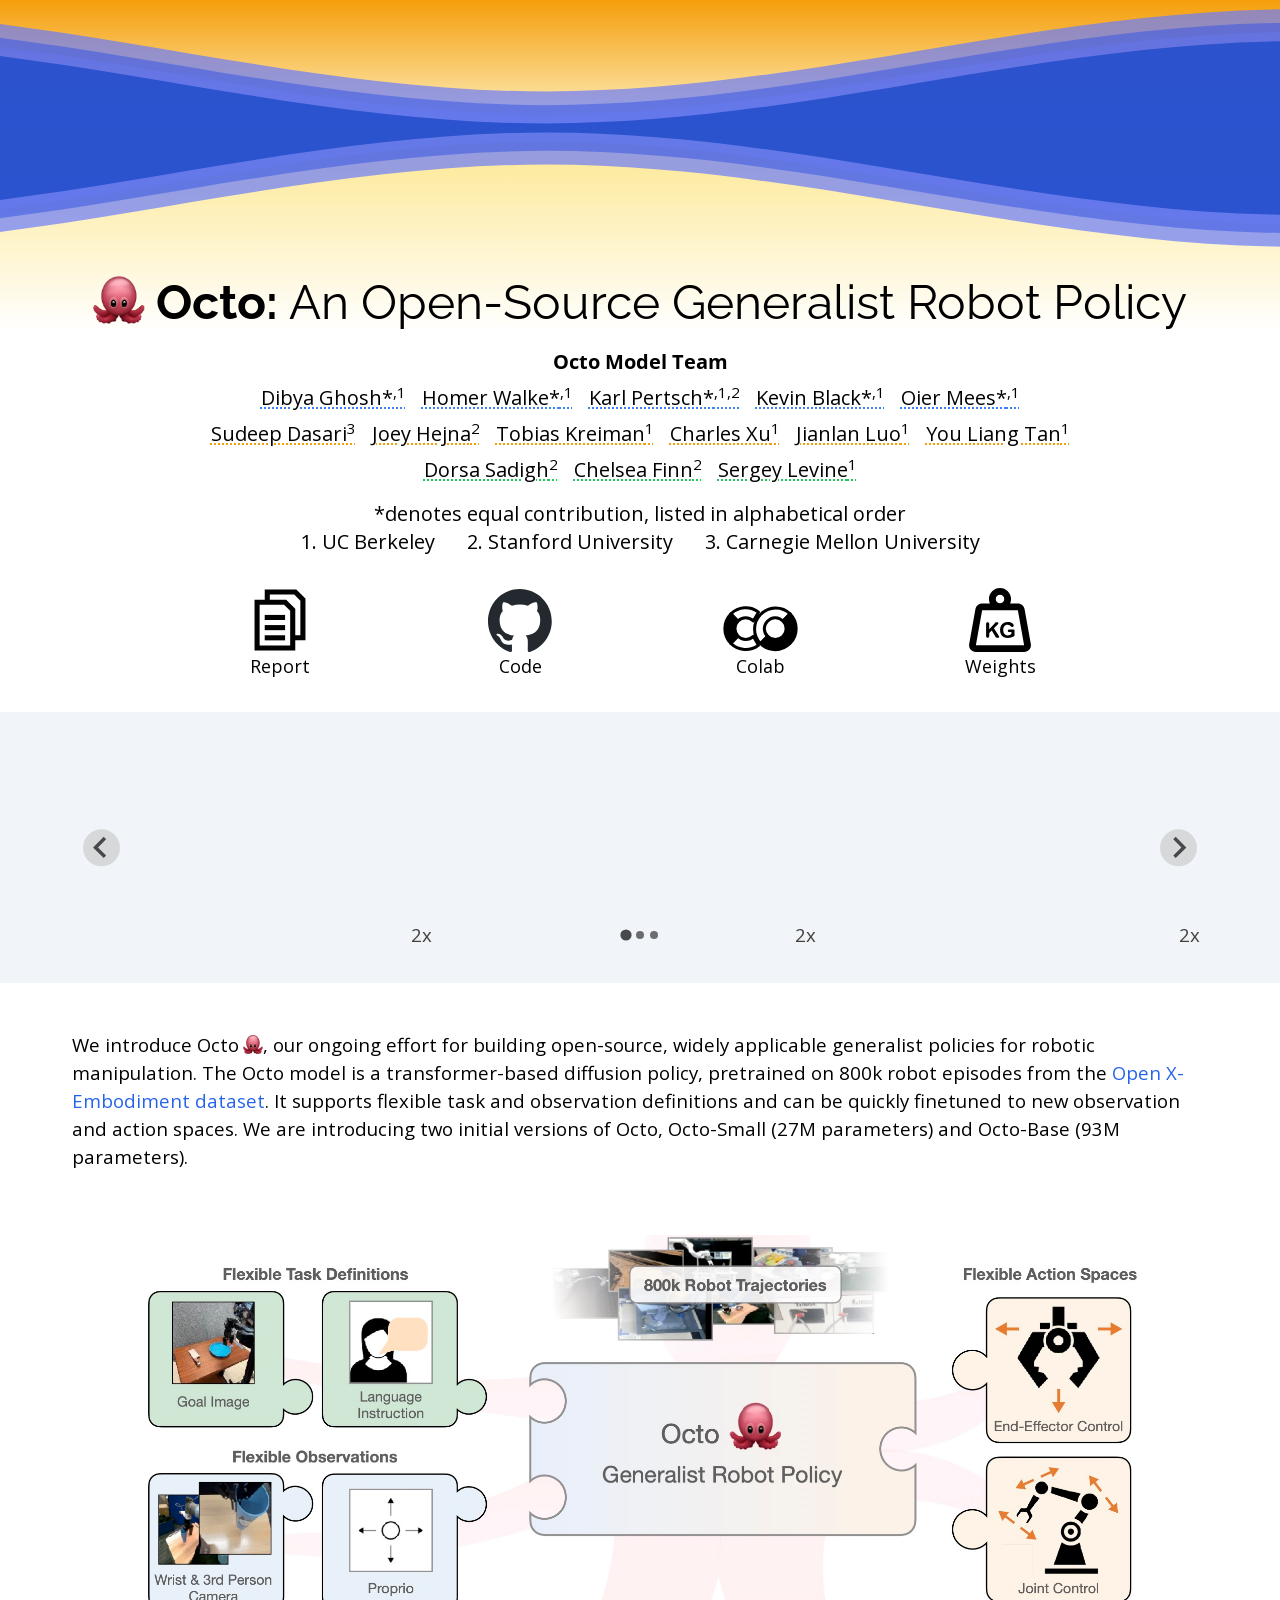
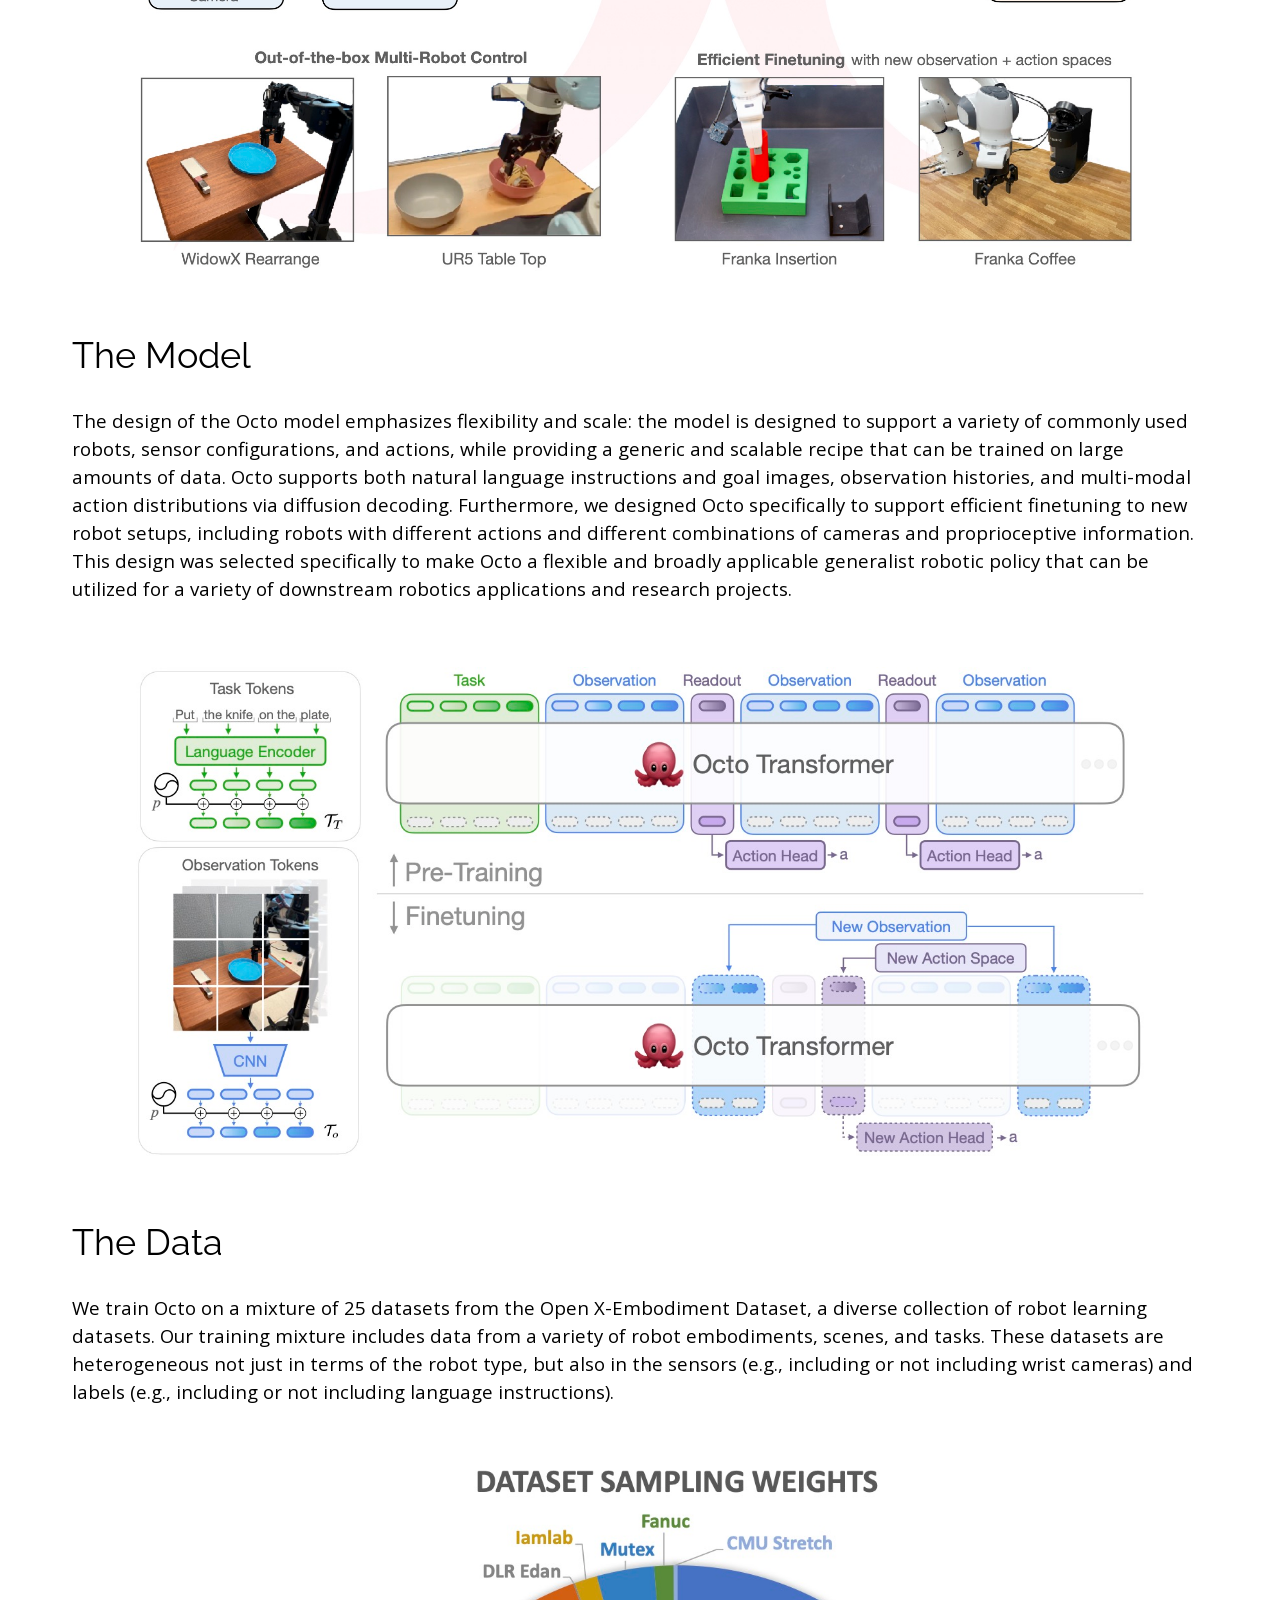
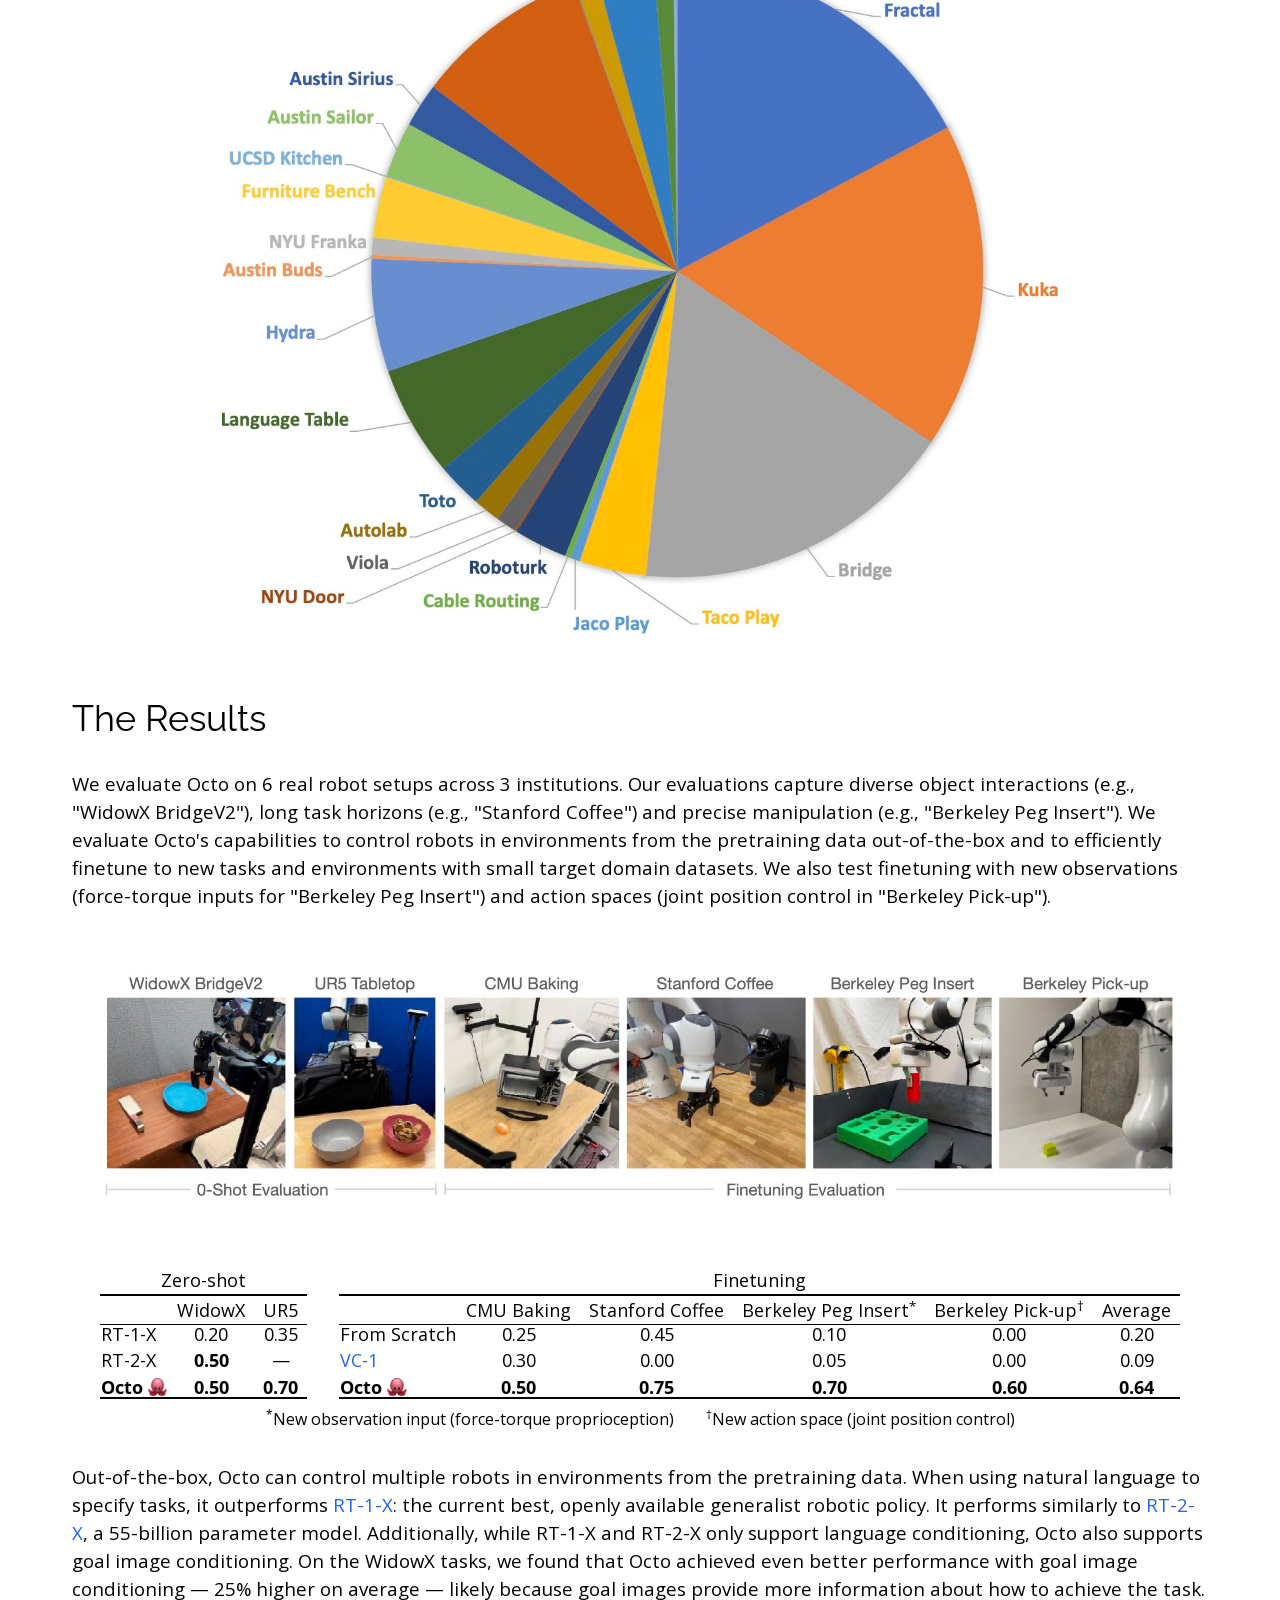
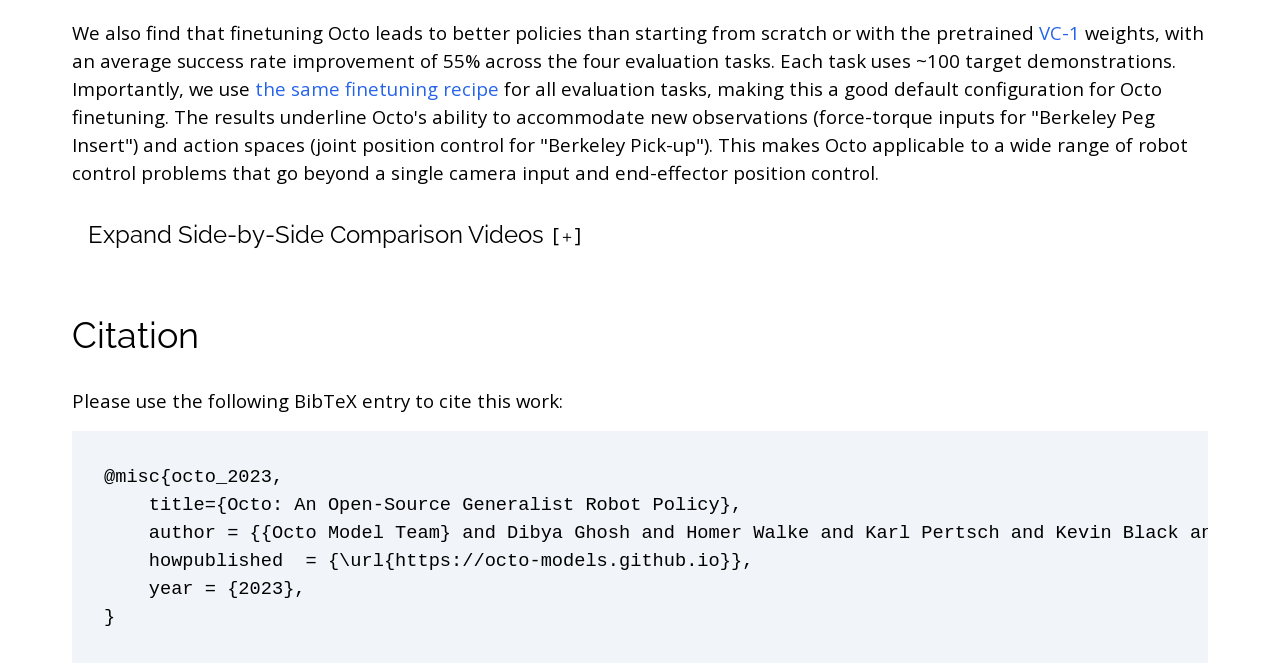
==== index.html @ 8031be96 "Updates" ====
<!DOCTYPE html>
<html lang="en">

<head>
	<meta charset="utf-8" />
	<meta name="viewport" content="width=device-width, initial-scale=1">
	<link rel="icon" type="image/png" href="/octo.png">

	<meta name="twitter:card" content="summary_large_image">
	<meta name="twitter:title" content="Octo: An Open-Source Generalist Robot Policy">
	<meta name="twitter:image" content="https://octo-models.github.io/card.jpg">

	<title>🐙 Octo: An Open-Source Generalist Robot Policy</title>
	
		<link href="./_app/immutable/assets/0.7eed2a61.css" rel="stylesheet">
		<link href="./_app/immutable/assets/2.ccce21b9.css" rel="stylesheet">
		<link rel="modulepreload" href="./_app/immutable/entry/start.45ec2203.js">
		<link rel="modulepreload" href="./_app/immutable/chunks/scheduler.df819399.js">
		<link rel="modulepreload" href="./_app/immutable/chunks/singletons.2c198ea2.js">
		<link rel="modulepreload" href="./_app/immutable/chunks/paths.4da4de2a.js">
		<link rel="modulepreload" href="./_app/immutable/entry/app.c4b73bd0.js">
		<link rel="modulepreload" href="./_app/immutable/chunks/index.8f68d1ce.js">
		<link rel="modulepreload" href="./_app/immutable/nodes/0.5c5a31ea.js">
		<link rel="modulepreload" href="./_app/immutable/nodes/2.8a963cfe.js">
</head>

<body data-sveltekit-preload-data="hover">
	<div style="display: contents">   <div class="w-full h-screen mb-0 flex flex-col items-center justify-center bg-gradient-to-b from-amber-500 to-amber-100 transition-all ease-in-out duration-1000 overflow-hidden relative svelte-2cm2hv"><div class="mx-4 md:mx-16 flex flex-col justify-center pb-32"><h1 class="leading-tight transition-all duration-1000 font-light svelte-2cm2hv"><span class="font-bold"><img src="/octo.png" alt="octo" class="h-[1em] inline align-[-0.1em]"> Octo:</span> An Open-Source Generalist Robot Policy</h1></div> <div class="h-32 w-full absolute bottom-0" data-svelte-h="svelte-rtr8ti"><svg class="w-full h-full" xmlns="http://www.w3.org/2000/svg" xmlns:xlink="http://www.w3.org/1999/xlink" viewBox="0 24 150 28" preserveAspectRatio="none" shape-rendering="auto"><defs><path id="gentle-wave" d="M-160 44c30 0 58-18 88-18s 58 18 88 18 58-18 88-18 58 18 88 18 v44h-352z"></path></defs><g class="parallax svelte-2cm2hv"><use xlink:href="#gentle-wave" x="48" y="0" fill="rgba(107, 124, 250, 0.7" class="svelte-2cm2hv"></use><use xlink:href="#gentle-wave" x="48" y="3" fill="rgba(50, 82, 227, 0.5)" class="svelte-2cm2hv"></use><use xlink:href="#gentle-wave" x="48" y="5" fill="rgba(107, 124, 250, 0.3)" class="svelte-2cm2hv"></use><use xlink:href="#gentle-wave" x="48" y="7" fill="rgba(30, 74, 200, 0.8)" class="svelte-2cm2hv"></use></g></svg></div></div>   <div class="max-w-4xl w-full px-2 pt-4 flex flex-col items-center mx-auto" data-svelte-h="svelte-1vs20sm"> <div class="flex flex-col items-center text-xl"><span class="font-bold">Octo Model Team</span> <div class="flex justify-center flex-wrap mt-2 underline decoration-dotted decoration-blue-500 underline-offset-2"><span class="px-2">Dibya Ghosh*<sup>,1</sup></span> <span class="px-2">Homer Walke*<sup>,1</sup></span> <span class="px-2">Karl Pertsch*<sup>,1,2</sup></span> <span class="px-2">Kevin Black*<sup>,1</sup></span> <span class="px-2">Oier Mees*<sup>,1</sup></span></div> <div class="flex justify-center flex-wrap mt-2 underline decoration-dotted decoration-amber-500 underline-offset-2"><span class="px-2">Sudeep Dasari<sup>3</sup></span> <span class="px-2">Joey Hejna<sup>2</sup></span> <span class="px-2">Tobias Kreiman<sup>1</sup></span> <span class="px-2">Charles Xu<sup>1</sup></span> <span class="px-2">Jianlan Luo<sup>1</sup></span> <span class="px-2">You Liang Tan<sup>1</sup></span></div> <div class="flex justify-center flex-wrap mt-2 underline decoration-dotted decoration-green-500 underline-offset-2"><span class="px-2">Dorsa Sadigh<sup>2</sup></span> <span class="px-2">Chelsea Finn<sup>2</sup></span> <span class="px-2">Sergey Levine<sup>1</sup></span></div> <div class="flex justify-center mt-4">*denotes equal contribution, listed in alphabetical order</div> <div class="flex justify-center flex-wrap"><span class="px-4">1. UC Berkeley</span> <span class="px-4">2. Stanford University</span> <span class="px-4">3. Carnegie Mellon University</span></div></div>  <div class="flex w-full justify-between text-center pt-4 text-lg pb-4 mx-auto px-4"><div class="flex flex-col justify-end hover:bg-sky-200 rounded-md w-32"><a href="/paper.pdf" class="hover:underline text-black p-4 flex flex-col items-center"><img src="/documents.svg" alt="documents" class="w-16">
				Report</a></div> <div class="flex flex-col justify-end hover:bg-sky-200 rounded-md w-32"><a href="https://github.com/octo-models/octo" class="hover:underline text-black p-4 flex flex-col items-center"><img src="/github-mark.svg" alt="code" class="w-16">
				Code</a></div> <div class="flex flex-col justify-end hover:bg-sky-200 rounded-md w-32"><a href="https://colab.research.google.com/drive/1z0vELj_lX9OWeoMG_WvXnQs43aPOEAhz?usp=sharing" class="hover:underline text-black p-4 flex flex-col items-center"><img src="/colab2.svg" alt="colab" class="w-20">
				Colab</a></div> <div class="flex flex-col justify-end hover:bg-sky-200 rounded-md w-32"><a href="https://huggingface.co/rail-berkeley" class="hover:underline text-black p-4 flex flex-col items-center"><img src="/weights.svg" alt="weights" class="w-16">
				Weights</a></div></div></div>  <div class="w-full bg-slate-100 px-2 md:px-16 py-8"><div class="w-full flex justify-center" id="container"> <div class="splide"><div class="splide__track"><ul class="splide__list"><li class="splide__slide"><div class="px-2"><div class="rounded-lg overflow-hidden flex justify-center w-full"><img class="w-full" autoplay src="/videos/out_ours_ur5_tiger.jpg"></div> </div> </li><li class="splide__slide"><div class="px-2"><div class="rounded-lg overflow-hidden flex justify-center w-full"><img class="w-full" autoplay src="/videos/out_cmu.jpg"></div> </div> </li><li class="splide__slide"><div class="px-2"><div class="rounded-lg overflow-hidden flex justify-center w-full"><img class="w-full" autoplay src="/videos/out_iliad.jpg"></div> </div> </li><li class="splide__slide"><div class="px-2"><div class="rounded-lg overflow-hidden flex justify-center w-full"><img class="w-full" autoplay src="/videos/out_ours_ur5_cloth.jpg"></div> </div> </li><li class="splide__slide"><div class="px-2"><div class="rounded-lg overflow-hidden flex justify-center w-full"><img class="w-full" autoplay src="/videos/out_fmb.jpg"></div> </div> </li><li class="splide__slide"><div class="px-2"><div class="rounded-lg overflow-hidden flex justify-center w-full"><img class="w-full" autoplay src="/videos/out_bridge.jpg"></div> </div> </li><li class="splide__slide"><div class="px-2"><div class="rounded-lg overflow-hidden flex justify-center w-full"><img class="w-full" autoplay src="/videos/out_rpt.jpg"></div> </div> </li></ul></div></div> </div></div>  <div class="max-w-6xl w-full px-2 pt-4 mx-auto"> <p class="mt-8 text-l">We introduce Octo <img src="/octo.png" alt="octo" class="h-[1em] inline align-[-0.1em]">, our ongoing effort for building open-source, widely applicable generalist
		policies for robotic manipulation. The Octo model is a transformer-based diffusion policy,
		pretrained on 800k robot episodes from the
		<a href="https://robotics-transformer-x.github.io/" data-svelte-h="svelte-14855xq">Open X-Embodiment dataset</a>. It supports
		flexible task and observation definitions and can be quickly finetuned to new observation and
		action spaces. We are introducing two initial versions of Octo, Octo-Small (27M parameters) and
		Octo-Base (93M parameters).</p> <img src="/teaser.jpg" alt="teaser" class="w-full mt-16 px-2 md:px-16">  <h2 class="text-4xl mt-16" data-svelte-h="svelte-7bnceo">The Model</h2> <p class="mt-8" data-svelte-h="svelte-14jxxfh">The design of the Octo model emphasizes flexibility and scale: the model is designed to support
		a variety of commonly used robots, sensor configurations, and actions, while providing a generic
		and scalable recipe that can be trained on large amounts of data. Octo supports both natural
		language instructions and goal images, observation histories, and multi-modal action
		distributions via diffusion decoding. Furthermore, we designed Octo specifically to support
		efficient finetuning to new robot setups, including robots with different actions and different
		combinations of cameras and proprioceptive information. This design was selected specifically to
		make Octo a flexible and broadly applicable generalist robotic policy that can be utilized for a
		variety of downstream robotics applications and research projects.

		<img src="/architecture.jpg" alt="model" class="w-full mt-16 px-2 md:px-16"></p>  <h2 class="text-4xl mt-16" data-svelte-h="svelte-j9rfip">The Data</h2> <p class="mt-8" data-svelte-h="svelte-4muid4">We train Octo on a mixture of 25 datasets from the Open X-Embodiment Dataset, a diverse
		collection of robot learning datasets. Our training mixture includes data from a variety of
		robot embodiments, scenes, and tasks. These datasets are heterogeneous not just in terms of the
		robot type, but also in the sensors (e.g., including or not including wrist cameras) and labels
		(e.g., including or not including language instructions).
		<img src="/sampling_weights.jpg" alt="model" class="w-full px-2 md:w-3/4 mt-16 mx-auto"></p>  <h2 class="text-4xl mt-16" data-svelte-h="svelte-vfli5r">The Results</h2> <p class="mt-8" data-svelte-h="svelte-lgpgkj">We evaluate Octo on 6 real robot setups across 3 institutions. Our evaluations capture diverse
		object interactions (e.g., &quot;WidowX BridgeV2&quot;), long task horizons (e.g., &quot;Stanford Coffee&quot;) and
		precise manipulation (e.g., &quot;Berkeley Peg Insert&quot;). We evaluate Octo&#39;s capabilities to control
		robots in environments from the pretraining data out-of-the-box and to efficiently finetune to
		new tasks and environments with small target domain datasets. We also test finetuning with new
		observations (force-torque inputs for &quot;Berkeley Peg Insert&quot;) and action spaces (joint position
		control in &quot;Berkeley Pick-up&quot;).
		<img src="/exp_setups.jpg" alt="model" class="w-full mt-16 px-2 md:px-8 mx-auto"></p> <div class="flex flex-wrap gap-y-4 justify-center mt-16"><table class="mr-2 md:mr-4 border-collapse text-center text-xs md:text-base lg:text-lg"><thead data-svelte-h="svelte-14b6ujw"><tr><th colspan="3" class="text-lg svelte-ii6qa2">Zero-shot</th></tr> <tr class="border-b border-t-2 border-black"><th class="svelte-ii6qa2"></th> <th class="svelte-ii6qa2">WidowX</th> <th class="svelte-ii6qa2">UR5</th></tr></thead> <tbody><tr class="md:border-b-8 md:border-b-transparent svelte-ii6qa2" data-svelte-h="svelte-1nx7e02"><td class="svelte-ii6qa2">RT-1-X</td> <td class="svelte-ii6qa2">0.20</td> <td class="svelte-ii6qa2">0.35</td></tr> <tr class="md:border-b-8 md:border-b-transparent svelte-ii6qa2" data-svelte-h="svelte-1rvf4dw"><td class="svelte-ii6qa2">RT-2-X</td> <td class="font-bold svelte-ii6qa2">0.50</td> <td class="svelte-ii6qa2">—</td></tr> <tr class="border-b-2 border-black font-bold svelte-ii6qa2"><td class="svelte-ii6qa2">Octo <img src="/octo.png" alt="octo" class="h-[1em] inline align-[-0.1em]"></td> <td class="svelte-ii6qa2" data-svelte-h="svelte-1jskovd">0.50</td> <td class="svelte-ii6qa2" data-svelte-h="svelte-g0d817">0.70</td></tr></tbody></table> <table class="ml-2 md:ml-4 border-collapse text-center text-xs md:text-base lg:text-lg"><thead data-svelte-h="svelte-kdrmok"><tr><th colspan="6" class="text-lg svelte-ii6qa2">Finetuning</th></tr> <tr class="border-b border-t-2 border-black"><th class="svelte-ii6qa2"></th> <th class="svelte-ii6qa2">CMU Baking</th> <th class="svelte-ii6qa2">Stanford Coffee</th> <th class="svelte-ii6qa2">Berkeley Peg Insert<sup>*</sup></th> <th class="svelte-ii6qa2">Berkeley Pick-up<sup>†</sup></th> <th class="svelte-ii6qa2">Average</th></tr></thead> <tbody><tr class="md:border-b-8 md:border-b-transparent svelte-ii6qa2" data-svelte-h="svelte-x9vv2o"><td class="svelte-ii6qa2">From Scratch</td> <td class="svelte-ii6qa2">0.25</td> <td class="svelte-ii6qa2">0.45</td> <td class="svelte-ii6qa2">0.10</td> <td class="svelte-ii6qa2">0.00</td> <td class="svelte-ii6qa2">0.20</td></tr> <tr class="md:border-b-8 md:border-b-transparent svelte-ii6qa2" data-svelte-h="svelte-wd15py"><td class="svelte-ii6qa2"><a href="https://eai-vc.github.io/">VC-1</a></td> <td class="svelte-ii6qa2">0.30</td> <td class="svelte-ii6qa2">0.00</td> <td class="svelte-ii6qa2">0.05</td> <td class="svelte-ii6qa2">0.00</td> <td class="svelte-ii6qa2">0.09</td></tr> <tr class="border-b-2 border-black font-bold svelte-ii6qa2"><td class="svelte-ii6qa2">Octo <img src="/octo.png" alt="octo" class="h-[1em] inline align-[-0.1em]"></td> <td class="svelte-ii6qa2" data-svelte-h="svelte-1jskovd">0.50</td> <td class="svelte-ii6qa2" data-svelte-h="svelte-uuwxug">0.75</td> <td class="svelte-ii6qa2" data-svelte-h="svelte-g0d817">0.70</td> <td class="svelte-ii6qa2" data-svelte-h="svelte-trvq3u">0.60</td> <td class="svelte-ii6qa2" data-svelte-h="svelte-3e69h2">0.64</td></tr></tbody></table></div> <div class="mt-2 flex justify-center text-xs md:text-base" data-svelte-h="svelte-ykbvn7"><div class="px-4"><sup>*</sup>New observation input (force-torque proprioception)</div> <div class="px-4"><sup>†</sup>New action space (joint position control)</div></div> <p class="mt-8" data-svelte-h="svelte-1te8rbi">Out-of-the-box, Octo can control multiple robots in environments from the pretraining data. When
		using natural language to specify tasks, it outperforms <a href="https://robotics-transformer-x.github.io/">RT-1-X</a>: the current best, openly available generalist robotic policy. It performs similarly to
		<a href="https://robotics-transformer-x.github.io/">RT-2-X</a>, a 55-billion parameter model.
		Additionally, while RT-1-X and RT-2-X only support language conditioning, Octo also supports
		goal image conditioning. On the WidowX tasks, we found that Octo achieved even better
		performance with goal image conditioning — 25% higher on average — likely because
		goal images provide more information about how to achieve the task.</p> <p class="mt-4" data-svelte-h="svelte-w1hvhz">We also find that finetuning Octo leads to better policies than starting from scratch or with
		the pretrained <a href="https://eai-vc.github.io">VC-1</a> weights, with an average success rate
		improvement of 55% across the four evaluation tasks. Each task uses ~100 target
		demonstrations. Importantly, we use
		<a href="https://github.com/octo-models/octo/blob/main/scripts/configs/finetune_config.py">the same finetuning recipe</a> for all evaluation tasks, making this a good default configuration for Octo finetuning. The results
		underline Octo&#39;s ability to accommodate new observations (force-torque inputs for &quot;Berkeley Peg Insert&quot;)
		and action spaces (joint position control for &quot;Berkeley Pick-up&quot;). This makes Octo applicable to
		a wide range of robot control problems that go beyond a single camera input and end-effector position
		control.</p> <div class="mt-8 md:ml-4 ml-1 text-left"></div>  <h2 class="text-4xl mt-16" data-svelte-h="svelte-1onhk75">Citation</h2> <p class="mt-8" data-svelte-h="svelte-1bcmm9r">Please use the following BibTeX entry to cite this work:</p> <pre class="mt-4 overflow-x-scroll bg-slate-100 p-8">@misc{octo_2023,
    title={Octo: An Open-Source Generalist Robot Policy},
    author = {{Octo Model Team} and Dibya Ghosh and Homer Walke and Karl Pertsch and Kevin Black and Oier Mees and Sudeep Dasari and Joey Hejna and Charles Xu and Jianlan Luo and Tobias Kreiman and {You Liang} Tan and Dorsa Sadigh and Chelsea Finn and Sergey Levine},
    howpublished  = {\url{https://octo-models.github.io}},
    year = {2023},
}</pre> </div> 
			
			<script>
				{
					__sveltekit_ewml6c = {
						base: new URL(".", location).pathname.slice(0, -1),
						env: {}
					};

					const element = document.currentScript.parentElement;

					const data = [null,null];

					Promise.all([
						import("./_app/immutable/entry/start.45ec2203.js"),
						import("./_app/immutable/entry/app.c4b73bd0.js")
					]).then(([kit, app]) => {
						kit.start(app, element, {
							node_ids: [0, 2],
							data,
							form: null,
							error: null
						});
					});
				}
			</script>
		</div>
</body>

</html>
---- _app/immutable/assets/0.7eed2a61.css ----
*,:before,:after{box-sizing:border-box;border-width:0;border-style:solid;border-color:#e5e7eb}:before,:after{--tw-content: ""}html{line-height:1.5;-webkit-text-size-adjust:100%;-moz-tab-size:4;-o-tab-size:4;tab-size:4;font-family:ui-sans-serif,system-ui,-apple-system,BlinkMacSystemFont,Segoe UI,Roboto,Helvetica Neue,Arial,Noto Sans,sans-serif,"Apple Color Emoji","Segoe UI Emoji",Segoe UI Symbol,"Noto Color Emoji";font-feature-settings:normal;font-variation-settings:normal}body{margin:0;line-height:inherit}hr{height:0;color:inherit;border-top-width:1px}abbr:where([title]){-webkit-text-decoration:underline dotted;text-decoration:underline dotted}h1,h2,h3,h4,h5,h6{font-size:inherit;font-weight:inherit}a{color:inherit;text-decoration:inherit}b,strong{font-weight:bolder}code,kbd,samp,pre{font-family:ui-monospace,SFMono-Regular,Menlo,Monaco,Consolas,Liberation Mono,Courier New,monospace;font-size:1em}small{font-size:80%}sub,sup{font-size:75%;line-height:0;position:relative;vertical-align:baseline}sub{bottom:-.25em}sup{top:-.5em}table{text-indent:0;border-color:inherit;border-collapse:collapse}button,input,optgroup,select,textarea{font-family:inherit;font-feature-settings:inherit;font-variation-settings:inherit;font-size:100%;font-weight:inherit;line-height:inherit;color:inherit;margin:0;padding:0}button,select{text-transform:none}button,[type=button],[type=reset],[type=submit]{-webkit-appearance:button;background-color:transparent;background-image:none}:-moz-focusring{outline:auto}:-moz-ui-invalid{box-shadow:none}progress{vertical-align:baseline}::-webkit-inner-spin-button,::-webkit-outer-spin-button{height:auto}[type=search]{-webkit-appearance:textfield;outline-offset:-2px}::-webkit-search-decoration{-webkit-appearance:none}::-webkit-file-upload-button{-webkit-appearance:button;font:inherit}summary{display:list-item}blockquote,dl,dd,h1,h2,h3,h4,h5,h6,hr,figure,p,pre{margin:0}fieldset{margin:0;padding:0}legend{padding:0}ol,ul,menu{list-style:none;margin:0;padding:0}dialog{padding:0}textarea{resize:vertical}input::-moz-placeholder,textarea::-moz-placeholder{opacity:1;color:#9ca3af}input::placeholder,textarea::placeholder{opacity:1;color:#9ca3af}button,[role=button]{cursor:pointer}:disabled{cursor:default}img,svg,video,canvas,audio,iframe,embed,object{display:block;vertical-align:middle}img,video{max-width:100%;height:auto}[hidden]{display:none}*,:before,:after{--tw-border-spacing-x: 0;--tw-border-spacing-y: 0;--tw-translate-x: 0;--tw-translate-y: 0;--tw-rotate: 0;--tw-skew-x: 0;--tw-skew-y: 0;--tw-scale-x: 1;--tw-scale-y: 1;--tw-pan-x: ;--tw-pan-y: ;--tw-pinch-zoom: ;--tw-scroll-snap-strictness: proximity;--tw-gradient-from-position: ;--tw-gradient-via-position: ;--tw-gradient-to-position: ;--tw-ordinal: ;--tw-slashed-zero: ;--tw-numeric-figure: ;--tw-numeric-spacing: ;--tw-numeric-fraction: ;--tw-ring-inset: ;--tw-ring-offset-width: 0px;--tw-ring-offset-color: #fff;--tw-ring-color: rgb(59 130 246 / .5);--tw-ring-offset-shadow: 0 0 #0000;--tw-ring-shadow: 0 0 #0000;--tw-shadow: 0 0 #0000;--tw-shadow-colored: 0 0 #0000;--tw-blur: ;--tw-brightness: ;--tw-contrast: ;--tw-grayscale: ;--tw-hue-rotate: ;--tw-invert: ;--tw-saturate: ;--tw-sepia: ;--tw-drop-shadow: ;--tw-backdrop-blur: ;--tw-backdrop-brightness: ;--tw-backdrop-contrast: ;--tw-backdrop-grayscale: ;--tw-backdrop-hue-rotate: ;--tw-backdrop-invert: ;--tw-backdrop-opacity: ;--tw-backdrop-saturate: ;--tw-backdrop-sepia: }::backdrop{--tw-border-spacing-x: 0;--tw-border-spacing-y: 0;--tw-translate-x: 0;--tw-translate-y: 0;--tw-rotate: 0;--tw-skew-x: 0;--tw-skew-y: 0;--tw-scale-x: 1;--tw-scale-y: 1;--tw-pan-x: ;--tw-pan-y: ;--tw-pinch-zoom: ;--tw-scroll-snap-strictness: proximity;--tw-gradient-from-position: ;--tw-gradient-via-position: ;--tw-gradient-to-position: ;--tw-ordinal: ;--tw-slashed-zero: ;--tw-numeric-figure: ;--tw-numeric-spacing: ;--tw-numeric-fraction: ;--tw-ring-inset: ;--tw-ring-offset-width: 0px;--tw-ring-offset-color: #fff;--tw-ring-color: rgb(59 130 246 / .5);--tw-ring-offset-shadow: 0 0 #0000;--tw-ring-shadow: 0 0 #0000;--tw-shadow: 0 0 #0000;--tw-shadow-colored: 0 0 #0000;--tw-blur: ;--tw-brightness: ;--tw-contrast: ;--tw-grayscale: ;--tw-hue-rotate: ;--tw-invert: ;--tw-saturate: ;--tw-sepia: ;--tw-drop-shadow: ;--tw-backdrop-blur: ;--tw-backdrop-brightness: ;--tw-backdrop-contrast: ;--tw-backdrop-grayscale: ;--tw-backdrop-hue-rotate: ;--tw-backdrop-invert: ;--tw-backdrop-opacity: ;--tw-backdrop-saturate: ;--tw-backdrop-sepia: }.container{width:100%}@media (min-width: 640px){.container{max-width:640px}}@media (min-width: 768px){.container{max-width:768px}}@media (min-width: 1024px){.container{max-width:1024px}}@media (min-width: 1280px){.container{max-width:1280px}}@media (min-width: 1536px){.container{max-width:1536px}}.absolute{position:absolute}.relative{position:relative}.bottom-0{bottom:0}.bottom-0\.5{bottom:.125rem}.right-0{right:0}.right-0\.5{right:.125rem}.right-3{right:.75rem}.mx-2{margin-left:.5rem;margin-right:.5rem}.mx-4{margin-left:1rem;margin-right:1rem}.mx-auto{margin-left:auto;margin-right:auto}.mb-0{margin-bottom:0}.ml-1{margin-left:.25rem}.ml-2{margin-left:.5rem}.mr-2{margin-right:.5rem}.mt-16{margin-top:4rem}.mt-2{margin-top:.5rem}.mt-4{margin-top:1rem}.mt-8{margin-top:2rem}.inline{display:inline}.flex{display:flex}.table{display:table}.contents{display:contents}.h-32{height:8rem}.h-\[1em\]{height:1em}.h-full{height:100%}.h-screen{height:100vh}.w-16{width:4rem}.w-20{width:5rem}.w-32{width:8rem}.w-full{width:100%}.max-w-4xl{max-width:56rem}.max-w-6xl{max-width:72rem}.max-w-\[500px\]{max-width:500px}.border-collapse{border-collapse:collapse}.scale-y-\[-1\]{--tw-scale-y: -1;transform:translate(var(--tw-translate-x),var(--tw-translate-y)) rotate(var(--tw-rotate)) skew(var(--tw-skew-x)) skewY(var(--tw-skew-y)) scaleX(var(--tw-scale-x)) scaleY(var(--tw-scale-y))}.transform{transform:translate(var(--tw-translate-x),var(--tw-translate-y)) rotate(var(--tw-rotate)) skew(var(--tw-skew-x)) skewY(var(--tw-skew-y)) scaleX(var(--tw-scale-x)) scaleY(var(--tw-scale-y))}.flex-col{flex-direction:column}.flex-wrap{flex-wrap:wrap}.items-center{align-items:center}.justify-start{justify-content:flex-start}.justify-end{justify-content:flex-end}.justify-center{justify-content:center}.justify-between{justify-content:space-between}.gap-y-4{row-gap:1rem}.overflow-hidden{overflow:hidden}.overflow-x-scroll{overflow-x:scroll}.rounded-lg{border-radius:.5rem}.rounded-md{border-radius:.375rem}.border-b{border-bottom-width:1px}.border-b-2{border-bottom-width:2px}.border-t-2{border-top-width:2px}.border-black{--tw-border-opacity: 1;border-color:rgb(0 0 0 / var(--tw-border-opacity))}.bg-slate-100{--tw-bg-opacity: 1;background-color:rgb(241 245 249 / var(--tw-bg-opacity))}.bg-opacity-50{--tw-bg-opacity: .5}.bg-gradient-to-b{background-image:linear-gradient(to bottom,var(--tw-gradient-stops))}.from-amber-200{--tw-gradient-from: #fde68a var(--tw-gradient-from-position);--tw-gradient-to: rgb(253 230 138 / 0) var(--tw-gradient-to-position);--tw-gradient-stops: var(--tw-gradient-from), var(--tw-gradient-to)}.from-amber-500{--tw-gradient-from: #f59e0b var(--tw-gradient-from-position);--tw-gradient-to: rgb(245 158 11 / 0) var(--tw-gradient-to-position);--tw-gradient-stops: var(--tw-gradient-from), var(--tw-gradient-to)}.to-amber-100{--tw-gradient-to: #fef3c7 var(--tw-gradient-to-position)}.to-white{--tw-gradient-to: #fff var(--tw-gradient-to-position)}.p-4{padding:1rem}.p-8{padding:2rem}.px-1{padding-left:.25rem;padding-right:.25rem}.px-2{padding-left:.5rem;padding-right:.5rem}.px-4{padding-left:1rem;padding-right:1rem}.py-2{padding-top:.5rem;padding-bottom:.5rem}.py-8{padding-top:2rem;padding-bottom:2rem}.pb-1{padding-bottom:.25rem}.pb-32{padding-bottom:8rem}.pb-4{padding-bottom:1rem}.pl-1{padding-left:.25rem}.pt-4{padding-top:1rem}.text-left{text-align:left}.text-center{text-align:center}.align-\[-0\.1em\]{vertical-align:-.1em}.text-2xl{font-size:1.5rem;line-height:2rem}.text-4xl{font-size:2.25rem;line-height:2.5rem}.text-base{font-size:1rem;line-height:1.5rem}.text-lg{font-size:1.125rem;line-height:1.75rem}.text-sm{font-size:.875rem;line-height:1.25rem}.text-xl{font-size:1.25rem;line-height:1.75rem}.text-xs{font-size:.75rem;line-height:1rem}.font-bold{font-weight:700}.font-light{font-weight:300}.font-medium{font-weight:500}.leading-tight{line-height:1.25}.text-black{--tw-text-opacity: 1;color:rgb(0 0 0 / var(--tw-text-opacity))}.text-stone-700{--tw-text-opacity: 1;color:rgb(68 64 60 / var(--tw-text-opacity))}.underline{text-decoration-line:underline}.decoration-amber-500{text-decoration-color:#f59e0b}.decoration-blue-500{text-decoration-color:#3b82f6}.decoration-green-500{text-decoration-color:#22c55e}.decoration-dotted{text-decoration-style:dotted}.underline-offset-2{text-underline-offset:2px}.transition-all{transition-property:all;transition-timing-function:cubic-bezier(.4,0,.2,1);transition-duration:.15s}.duration-1000{transition-duration:1s}.ease-in-out{transition-timing-function:cubic-bezier(.4,0,.2,1)}h1,h2,h3,h4{font-family:Raleway,sans-serif}body{font-family:Open Sans,sans-serif;font-size:14pt}a{color:#2563eb}.hover\:bg-sky-200:hover{--tw-bg-opacity: 1;background-color:rgb(186 230 253 / var(--tw-bg-opacity))}.hover\:underline:hover{text-decoration-line:underline}@media (min-width: 768px){.md\:mx-16{margin-left:4rem;margin-right:4rem}.md\:ml-4{margin-left:1rem}.md\:mr-4{margin-right:1rem}.md\:w-3\/4{width:75%}.md\:border-b-8{border-bottom-width:8px}.md\:border-b-transparent{border-bottom-color:transparent}.md\:px-16{padding-left:4rem;padding-right:4rem}.md\:px-8{padding-left:2rem;padding-right:2rem}.md\:text-base{font-size:1rem;line-height:1.5rem}}@media (min-width: 1024px){.lg\:text-lg{font-size:1.125rem;line-height:1.75rem}}@font-face{font-family:Open Sans;font-style:normal;font-display:swap;font-weight:400;src:url(./open-sans-cyrillic-ext-400-normal.bbbef4da.woff2) format("woff2"),url(./open-sans-cyrillic-ext-400-normal.bb75dc3e.woff) format("woff");unicode-range:U+0460-052F,U+1C80-1C88,U+20B4,U+2DE0-2DFF,U+A640-A69F,U+FE2E-FE2F}@font-face{font-family:Open Sans;font-style:normal;font-display:swap;font-weight:400;src:url(./open-sans-cyrillic-400-normal.624b7132.woff2) format("woff2"),url(./open-sans-cyrillic-400-normal.051a6129.woff) format("woff");unicode-range:U+0301,U+0400-045F,U+0490-0491,U+04B0-04B1,U+2116}@font-face{font-family:Open Sans;font-style:normal;font-display:swap;font-weight:400;src:url([data-uri]) format("woff2"),url([data-uri]) format("woff");unicode-range:U+1F00-1FFF}@font-face{font-family:Open Sans;font-style:normal;font-display:swap;font-weight:400;src:url(./open-sans-greek-400-normal.7bd5dafc.woff2) format("woff2"),url(./open-sans-greek-400-normal.2745841d.woff) format("woff");unicode-range:U+0370-03FF}@font-face{font-family:Open Sans;font-style:normal;font-display:swap;font-weight:400;src:url(./open-sans-hebrew-400-normal.100ac33d.woff2) format("woff2"),url(./open-sans-hebrew-400-normal.fee21563.woff) format("woff");unicode-range:U+0590-05FF,U+200C-2010,U+20AA,U+25CC,U+FB1D-FB4F}@font-face{font-family:Open Sans;font-style:normal;font-display:swap;font-weight:400;src:url(./open-sans-vietnamese-400-normal.62829378.woff2) format("woff2"),url(./open-sans-vietnamese-400-normal.e8b16384.woff) format("woff");unicode-range:U+0102-0103,U+0110-0111,U+0128-0129,U+0168-0169,U+01A0-01A1,U+01AF-01B0,U+0300-0301,U+0303-0304,U+0308-0309,U+0323,U+0329,U+1EA0-1EF9,U+20AB}@font-face{font-family:Open Sans;font-style:normal;font-display:swap;font-weight:400;src:url(./open-sans-latin-ext-400-normal.140ef34d.woff2) format("woff2"),url(./open-sans-latin-ext-400-normal.81bc88c3.woff) format("woff");unicode-range:U+0100-02AF,U+0300-0301,U+0303-0304,U+0308-0309,U+0323,U+0329,U+1E00-1EFF,U+2020,U+20A0-20AB,U+20AD-20CF,U+2113,U+2C60-2C7F,U+A720-A7FF}@font-face{font-family:Open Sans;font-style:normal;font-display:swap;font-weight:400;src:url(./open-sans-latin-400-normal.b34551ae.woff2) format("woff2"),url(./open-sans-latin-400-normal.8030191f.woff) format("woff");unicode-range:U+0000-00FF,U+0131,U+0152-0153,U+02BB-02BC,U+02C6,U+02DA,U+02DC,U+0300-0301,U+0303-0304,U+0308-0309,U+0323,U+0329,U+2000-206F,U+2074,U+20AC,U+2122,U+2191,U+2193,U+2212,U+2215,U+FEFF,U+FFFD}@font-face{font-family:Open Sans;font-style:normal;font-display:swap;font-weight:700;src:url(./open-sans-cyrillic-ext-700-normal.160dc29a.woff2) format("woff2"),url(./open-sans-cyrillic-ext-700-normal.07bed8cb.woff) format("woff");unicode-range:U+0460-052F,U+1C80-1C88,U+20B4,U+2DE0-2DFF,U+A640-A69F,U+FE2E-FE2F}@font-face{font-family:Open Sans;font-style:normal;font-display:swap;font-weight:700;src:url(./open-sans-cyrillic-700-normal.c2c33e32.woff2) format("woff2"),url(./open-sans-cyrillic-700-normal.f237e161.woff) format("woff");unicode-range:U+0301,U+0400-045F,U+0490-0491,U+04B0-04B1,U+2116}@font-face{font-family:Open Sans;font-style:normal;font-display:swap;font-weight:700;src:url([data-uri]) format("woff2"),url([data-uri]) format("woff");unicode-range:U+1F00-1FFF}@font-face{font-family:Open Sans;font-style:normal;font-display:swap;font-weight:700;src:url(./open-sans-greek-700-normal.2662a8cf.woff2) format("woff2"),url(./open-sans-greek-700-normal.f90a8692.woff) format("woff");unicode-range:U+0370-03FF}@font-face{font-family:Open Sans;font-style:normal;font-display:swap;font-weight:700;src:url(./open-sans-hebrew-700-normal.d347ddda.woff2) format("woff2"),url(./open-sans-hebrew-700-normal.c524987f.woff) format("woff");unicode-range:U+0590-05FF,U+200C-2010,U+20AA,U+25CC,U+FB1D-FB4F}@font-face{font-family:Open Sans;font-style:normal;font-display:swap;font-weight:700;src:url(./open-sans-vietnamese-700-normal.2e524292.woff2) format("woff2"),url(./open-sans-vietnamese-700-normal.69dac7cb.woff) format("woff");unicode-range:U+0102-0103,U+0110-0111,U+0128-0129,U+0168-0169,U+01A0-01A1,U+01AF-01B0,U+0300-0301,U+0303-0304,U+0308-0309,U+0323,U+0329,U+1EA0-1EF9,U+20AB}@font-face{font-family:Open Sans;font-style:normal;font-display:swap;font-weight:700;src:url(./open-sans-latin-ext-700-normal.f7595b91.woff2) format("woff2"),url(./open-sans-latin-ext-700-normal.65830587.woff) format("woff");unicode-range:U+0100-02AF,U+0300-0301,U+0303-0304,U+0308-0309,U+0323,U+0329,U+1E00-1EFF,U+2020,U+20A0-20AB,U+20AD-20CF,U+2113,U+2C60-2C7F,U+A720-A7FF}@font-face{font-family:Open Sans;font-style:normal;font-display:swap;font-weight:700;src:url(./open-sans-latin-700-normal.d1a17abb.woff2) format("woff2"),url(./open-sans-latin-700-normal.337d3642.woff) format("woff");unicode-range:U+0000-00FF,U+0131,U+0152-0153,U+02BB-02BC,U+02C6,U+02DA,U+02DC,U+0300-0301,U+0303-0304,U+0308-0309,U+0323,U+0329,U+2000-206F,U+2074,U+20AC,U+2122,U+2191,U+2193,U+2212,U+2215,U+FEFF,U+FFFD}@font-face{font-family:Raleway;font-style:normal;font-display:swap;font-weight:400;src:url(./raleway-cyrillic-ext-400-normal.1a60d844.woff2) format("woff2"),url(./raleway-cyrillic-ext-400-normal.e53f3389.woff) format("woff");unicode-range:U+0460-052F,U+1C80-1C88,U+20B4,U+2DE0-2DFF,U+A640-A69F,U+FE2E-FE2F}@font-face{font-family:Raleway;font-style:normal;font-display:swap;font-weight:400;src:url(./raleway-cyrillic-400-normal.679eb908.woff2) format("woff2"),url(./raleway-cyrillic-400-normal.7a6b4e1c.woff) format("woff");unicode-range:U+0301,U+0400-045F,U+0490-0491,U+04B0-04B1,U+2116}@font-face{font-family:Raleway;font-style:normal;font-display:swap;font-weight:400;src:url(./raleway-vietnamese-400-normal.917d91f1.woff2) format("woff2"),url(./raleway-vietnamese-400-normal.6e6a2642.woff) format("woff");unicode-range:U+0102-0103,U+0110-0111,U+0128-0129,U+0168-0169,U+01A0-01A1,U+01AF-01B0,U+0300-0301,U+0303-0304,U+0308-0309,U+0323,U+0329,U+1EA0-1EF9,U+20AB}@font-face{font-family:Raleway;font-style:normal;font-display:swap;font-weight:400;src:url(./raleway-latin-ext-400-normal.293dc7f5.woff2) format("woff2"),url(./raleway-latin-ext-400-normal.2b8b326b.woff) format("woff");unicode-range:U+0100-02AF,U+0300-0301,U+0303-0304,U+0308-0309,U+0323,U+0329,U+1E00-1EFF,U+2020,U+20A0-20AB,U+20AD-20CF,U+2113,U+2C60-2C7F,U+A720-A7FF}@font-face{font-family:Raleway;font-style:normal;font-display:swap;font-weight:400;src:url(./raleway-latin-400-normal.c78a1da5.woff2) format("woff2"),url(./raleway-latin-400-normal.7b39693e.woff) format("woff");unicode-range:U+0000-00FF,U+0131,U+0152-0153,U+02BB-02BC,U+02C6,U+02DA,U+02DC,U+0300-0301,U+0303-0304,U+0308-0309,U+0323,U+0329,U+2000-206F,U+2074,U+20AC,U+2122,U+2191,U+2193,U+2212,U+2215,U+FEFF,U+FFFD}@font-face{font-family:Raleway;font-style:normal;font-display:swap;font-weight:700;src:url(./raleway-cyrillic-ext-700-normal.fdfe9a87.woff2) format("woff2"),url(./raleway-cyrillic-ext-700-normal.d5e77513.woff) format("woff");unicode-range:U+0460-052F,U+1C80-1C88,U+20B4,U+2DE0-2DFF,U+A640-A69F,U+FE2E-FE2F}@font-face{font-family:Raleway;font-style:normal;font-display:swap;font-weight:700;src:url(./raleway-cyrillic-700-normal.26d7da41.woff2) format("woff2"),url(./raleway-cyrillic-700-normal.ead6f521.woff) format("woff");unicode-range:U+0301,U+0400-045F,U+0490-0491,U+04B0-04B1,U+2116}@font-face{font-family:Raleway;font-style:normal;font-display:swap;font-weight:700;src:url(./raleway-vietnamese-700-normal.25bb038b.woff2) format("woff2"),url(./raleway-vietnamese-700-normal.815f157c.woff) format("woff");unicode-range:U+0102-0103,U+0110-0111,U+0128-0129,U+0168-0169,U+01A0-01A1,U+01AF-01B0,U+0300-0301,U+0303-0304,U+0308-0309,U+0323,U+0329,U+1EA0-1EF9,U+20AB}@font-face{font-family:Raleway;font-style:normal;font-display:swap;font-weight:700;src:url(./raleway-latin-ext-700-normal.4c1a4f5b.woff2) format("woff2"),url(./raleway-latin-ext-700-normal.00dd958a.woff) format("woff");unicode-range:U+0100-02AF,U+0300-0301,U+0303-0304,U+0308-0309,U+0323,U+0329,U+1E00-1EFF,U+2020,U+20A0-20AB,U+20AD-20CF,U+2113,U+2C60-2C7F,U+A720-A7FF}@font-face{font-family:Raleway;font-style:normal;font-display:swap;font-weight:700;src:url(./raleway-latin-700-normal.80f4e592.woff2) format("woff2"),url(./raleway-latin-700-normal.022b648e.woff) format("woff");unicode-range:U+0000-00FF,U+0131,U+0152-0153,U+02BB-02BC,U+02C6,U+02DA,U+02DC,U+0300-0301,U+0303-0304,U+0308-0309,U+0323,U+0329,U+2000-206F,U+2074,U+20AC,U+2122,U+2191,U+2193,U+2212,U+2215,U+FEFF,U+FFFD}@font-face{font-family:Roboto Mono;font-style:normal;font-display:swap;font-weight:400;src:url(./roboto-mono-cyrillic-ext-400-normal.eef02d41.woff2) format("woff2"),url(./roboto-mono-cyrillic-ext-400-normal.ae7d87eb.woff) format("woff");unicode-range:U+0460-052F,U+1C80-1C88,U+20B4,U+2DE0-2DFF,U+A640-A69F,U+FE2E-FE2F}@font-face{font-family:Roboto Mono;font-style:normal;font-display:swap;font-weight:400;src:url(./roboto-mono-cyrillic-400-normal.8c367f2f.woff2) format("woff2"),url(./roboto-mono-cyrillic-400-normal.f32fcdb5.woff) format("woff");unicode-range:U+0301,U+0400-045F,U+0490-0491,U+04B0-04B1,U+2116}@font-face{font-family:Roboto Mono;font-style:normal;font-display:swap;font-weight:400;src:url(./roboto-mono-greek-400-normal.53a8927b.woff2) format("woff2"),url(./roboto-mono-greek-400-normal.3355834d.woff) format("woff");unicode-range:U+0370-03FF}@font-face{font-family:Roboto Mono;font-style:normal;font-display:swap;font-weight:400;src:url([data-uri]) format("woff2"),url(./roboto-mono-vietnamese-400-normal.9a7a0360.woff) format("woff");unicode-range:U+0102-0103,U+0110-0111,U+0128-0129,U+0168-0169,U+01A0-01A1,U+01AF-01B0,U+0300-0301,U+0303-0304,U+0308-0309,U+0323,U+0329,U+1EA0-1EF9,U+20AB}@font-face{font-family:Roboto Mono;font-style:normal;font-display:swap;font-weight:400;src:url(./roboto-mono-latin-ext-400-normal.820adbd1.woff2) format("woff2"),url(./roboto-mono-latin-ext-400-normal.20f2c9c1.woff) format("woff");unicode-range:U+0100-02AF,U+0300-0301,U+0303-0304,U+0308-0309,U+0323,U+0329,U+1E00-1EFF,U+2020,U+20A0-20AB,U+20AD-20CF,U+2113,U+2C60-2C7F,U+A720-A7FF}@font-face{font-family:Roboto Mono;font-style:normal;font-display:swap;font-weight:400;src:url(./roboto-mono-latin-400-normal.7295944e.woff2) format("woff2"),url(./roboto-mono-latin-400-normal.d5d7d67f.woff) format("woff");unicode-range:U+0000-00FF,U+0131,U+0152-0153,U+02BB-02BC,U+02C6,U+02DA,U+02DC,U+0300-0301,U+0303-0304,U+0308-0309,U+0323,U+0329,U+2000-206F,U+2074,U+20AC,U+2122,U+2191,U+2193,U+2212,U+2215,U+FEFF,U+FFFD}
---- _app/immutable/assets/2.ccce21b9.css ----
h1.svelte-2cm2hv.svelte-2cm2hv{font-size:min(max(50px,6vw),160px)}h2.svelte-2cm2hv.svelte-2cm2hv{font-size:min(max(50px,6vw),3rem)}.collapsed.svelte-2cm2hv.svelte-2cm2hv{height:8rem}.collapsed.svelte-2cm2hv h1.svelte-2cm2hv{padding-top:200%}.parallax.svelte-2cm2hv>use.svelte-2cm2hv{animation:svelte-2cm2hv-move-forever 25s cubic-bezier(.55,.5,.45,.5) infinite}.parallax.svelte-2cm2hv>use.svelte-2cm2hv:nth-child(1){animation-delay:-2s;animation-duration:7s}.parallax.svelte-2cm2hv>use.svelte-2cm2hv:nth-child(2){animation-delay:-3s;animation-duration:10s}.parallax.svelte-2cm2hv>use.svelte-2cm2hv:nth-child(3){animation-delay:-4s;animation-duration:13s}.parallax.svelte-2cm2hv>use.svelte-2cm2hv:nth-child(4){animation-delay:-5s;animation-duration:20s}@keyframes svelte-2cm2hv-move-forever{0%{transform:translate3d(-90px,0,0)}to{transform:translate3d(85px,0,0)}}.splide__container{box-sizing:border-box;position:relative}.splide__list{backface-visibility:hidden;display:flex;height:100%;margin:0!important;padding:0!important}.splide.is-initialized:not(.is-active) .splide__list{display:block}.splide__pagination{align-items:center;display:flex;flex-wrap:wrap;justify-content:center;margin:0;pointer-events:none}.splide__pagination li{display:inline-block;line-height:1;list-style-type:none;margin:0;pointer-events:auto}.splide:not(.is-overflow) .splide__pagination{display:none}.splide__progress__bar{width:0}.splide{position:relative;visibility:hidden}.splide.is-initialized,.splide.is-rendered{visibility:visible}.splide__slide{backface-visibility:hidden;box-sizing:border-box;flex-shrink:0;list-style-type:none!important;margin:0;position:relative}.splide__slide img{vertical-align:bottom}.splide__spinner{animation:splide-loading 1s linear infinite;border:2px solid #999;border-left-color:transparent;border-radius:50%;bottom:0;contain:strict;display:inline-block;height:20px;left:0;margin:auto;position:absolute;right:0;top:0;width:20px}.splide__sr{clip:rect(0 0 0 0);border:0;height:1px;margin:-1px;overflow:hidden;padding:0;position:absolute;width:1px}.splide__toggle.is-active .splide__toggle__play,.splide__toggle__pause{display:none}.splide__toggle.is-active .splide__toggle__pause{display:inline}.splide__track{overflow:hidden;position:relative;z-index:0}@keyframes splide-loading{0%{transform:rotate(0)}to{transform:rotate(1turn)}}.splide__track--draggable{-webkit-touch-callout:none;-webkit-user-select:none;-moz-user-select:none;user-select:none}.splide__track--fade>.splide__list>.splide__slide{margin:0!important;opacity:0;z-index:0}.splide__track--fade>.splide__list>.splide__slide.is-active{opacity:1;z-index:1}.splide--rtl{direction:rtl}.splide__track--ttb>.splide__list{display:block}.splide__arrow{align-items:center;background:#ccc;border:0;border-radius:50%;cursor:pointer;display:flex;height:2em;justify-content:center;opacity:.7;padding:0;position:absolute;top:50%;transform:translateY(-50%);width:2em;z-index:1}.splide__arrow svg{fill:#000;height:1.2em;width:1.2em}.splide__arrow:hover:not(:disabled){opacity:.9}.splide__arrow:disabled{opacity:.3}.splide__arrow:focus-visible{outline:3px solid #0bf;outline-offset:3px}.splide__arrow--prev{left:1em}.splide__arrow--prev svg{transform:scaleX(-1)}.splide__arrow--next{right:1em}.splide.is-focus-in .splide__arrow:focus{outline:3px solid #0bf;outline-offset:3px}.splide__pagination{bottom:.5em;left:0;padding:0 1em;position:absolute;right:0;z-index:1}.splide__pagination__page{background:#ccc;border:0;border-radius:50%;display:inline-block;height:8px;margin:3px;opacity:.7;padding:0;position:relative;transition:transform .2s linear;width:8px}.splide__pagination__page.is-active{background:#fff;transform:scale(1.4);z-index:1}.splide__pagination__page:hover{cursor:pointer;opacity:.9}.splide__pagination__page:focus-visible{outline:3px solid #0bf;outline-offset:3px}.splide.is-focus-in .splide__pagination__page:focus{outline:3px solid #0bf;outline-offset:3px}.splide__progress__bar{background:#ccc;height:3px}.splide__slide{-webkit-tap-highlight-color:rgba(0,0,0,0)}.splide__slide:focus{outline:0}@supports (outline-offset:-3px){.splide__slide:focus-visible{outline:3px solid #0bf;outline-offset:-3px}}@media screen and (-ms-high-contrast:none){.splide__slide:focus-visible{border:3px solid #0bf}}@supports (outline-offset:-3px){.splide.is-focus-in .splide__slide:focus{outline:3px solid #0bf;outline-offset:-3px}}@media screen and (-ms-high-contrast:none){.splide.is-focus-in .splide__slide:focus{border:3px solid #0bf}.splide.is-focus-in .splide__track>.splide__list>.splide__slide:focus{border-color:#0bf}}.splide__toggle{cursor:pointer}.splide__toggle:focus-visible{outline:3px solid #0bf;outline-offset:3px}.splide.is-focus-in .splide__toggle:focus{outline:3px solid #0bf;outline-offset:3px}.splide__track--nav>.splide__list>.splide__slide{border:3px solid transparent;cursor:pointer}.splide__track--nav>.splide__list>.splide__slide.is-active{border:3px solid #000}.splide__arrows--rtl .splide__arrow--prev{left:auto;right:1em}.splide__arrows--rtl .splide__arrow--prev svg{transform:scaleX(1)}.splide__arrows--rtl .splide__arrow--next{left:1em;right:auto}.splide__arrows--rtl .splide__arrow--next svg{transform:scaleX(-1)}.splide__arrows--ttb .splide__arrow{left:50%;transform:translate(-50%)}.splide__arrows--ttb .splide__arrow--prev{top:1em}.splide__arrows--ttb .splide__arrow--prev svg{transform:rotate(-90deg)}.splide__arrows--ttb .splide__arrow--next{bottom:1em;top:auto}.splide__arrows--ttb .splide__arrow--next svg{transform:rotate(90deg)}.splide__pagination--ttb{bottom:0;display:flex;flex-direction:column;left:auto;padding:1em 0;right:.5em;top:0}.splide__pagination__page{background:rgb(51,51,51)}.splide__pagination__page.is-active{background:black}.card-header.svelte-1qzvelt{cursor:pointer;-webkit-user-select:none;-moz-user-select:none;user-select:none}button.svelte-1qzvelt{background:transparent;border:none!important}ul.svelte-da9j5z{list-style:none;padding-left:0}.accordion-item-header.svelte-c582kf{-webkit-user-select:none;-moz-user-select:none;user-select:none;cursor:pointer}button.svelte-c582kf{background:transparent;border:none!important}.header.svelte-15qhy11:hover .plus.svelte-15qhy11{text-decoration:underline}.plus.svelte-15qhy11.svelte-15qhy11{font-family:Roboto Mono,monospace}th.svelte-ii6qa2.svelte-ii6qa2{font-weight:400}tr.svelte-ii6qa2>td.svelte-ii6qa2:first-child{text-align:left}td.svelte-ii6qa2.svelte-ii6qa2{line-height:1rem}th.svelte-ii6qa2.svelte-ii6qa2{padding:0 .5em}
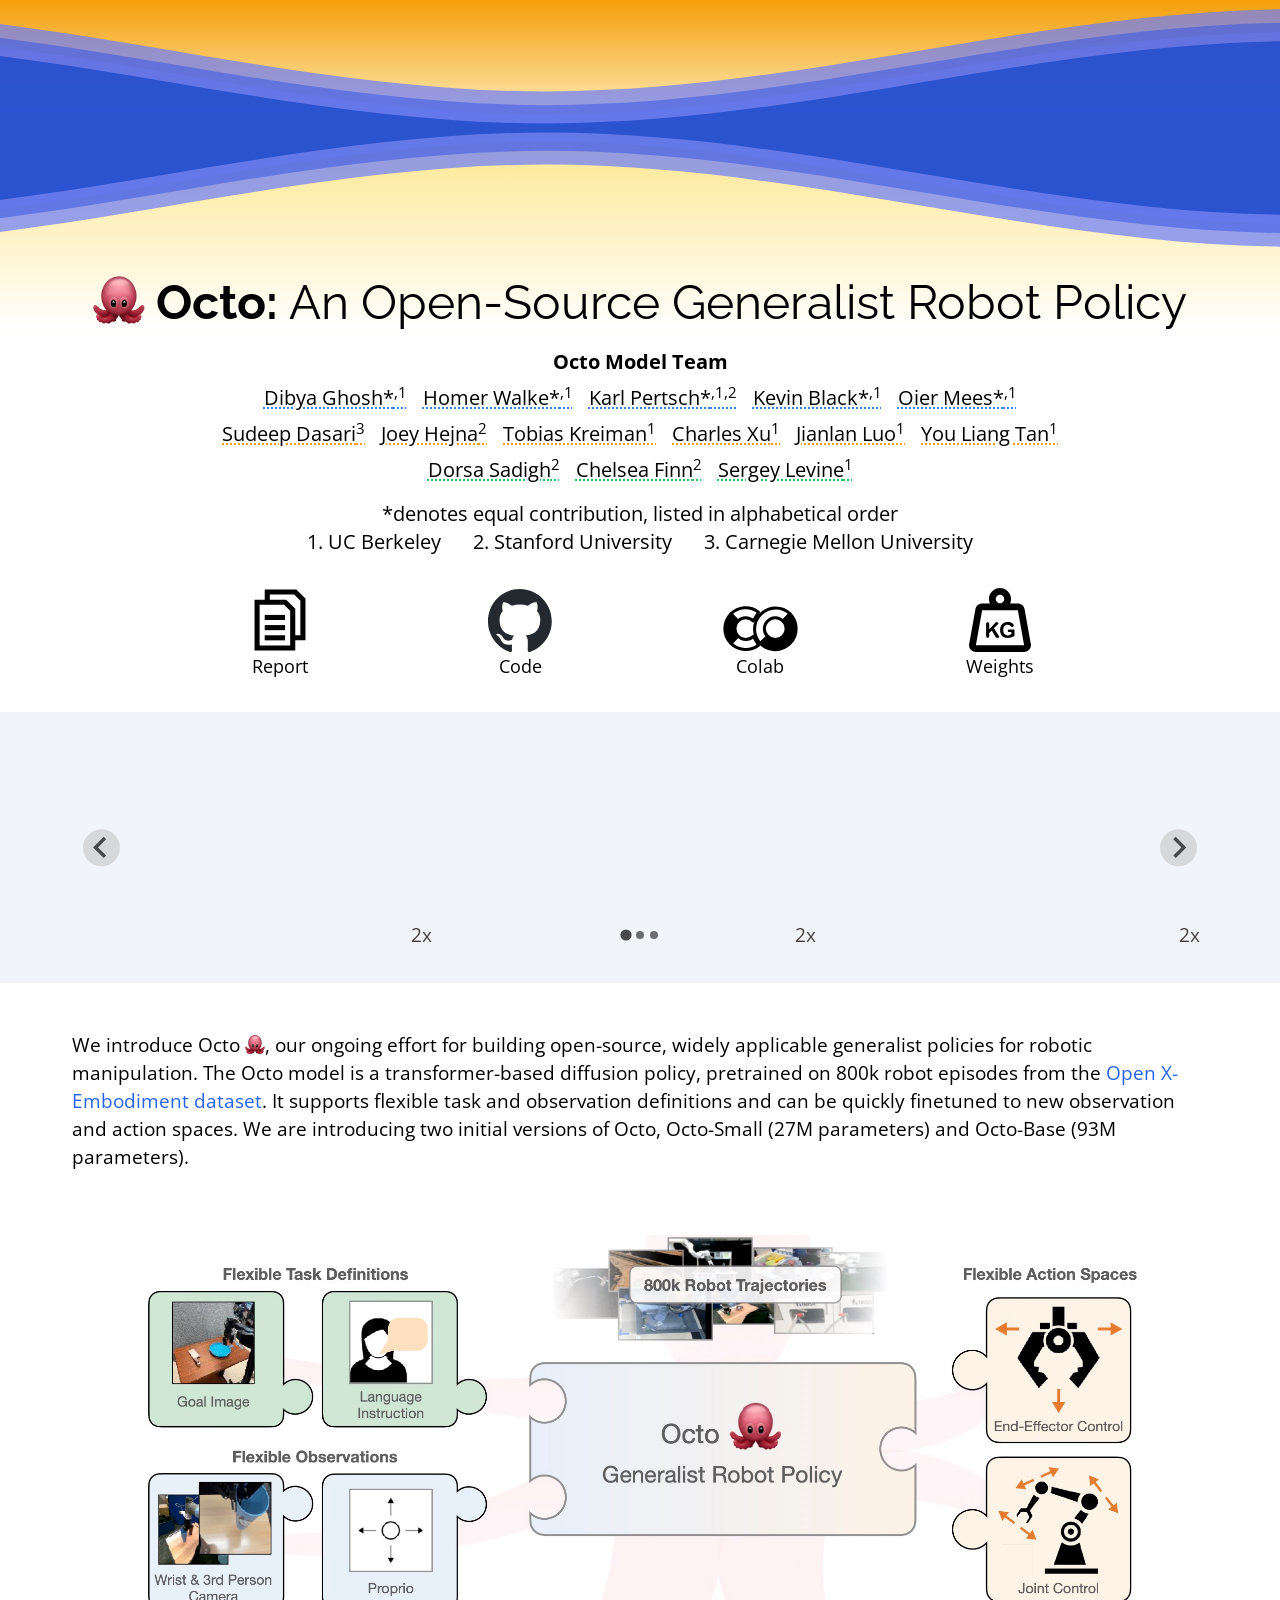
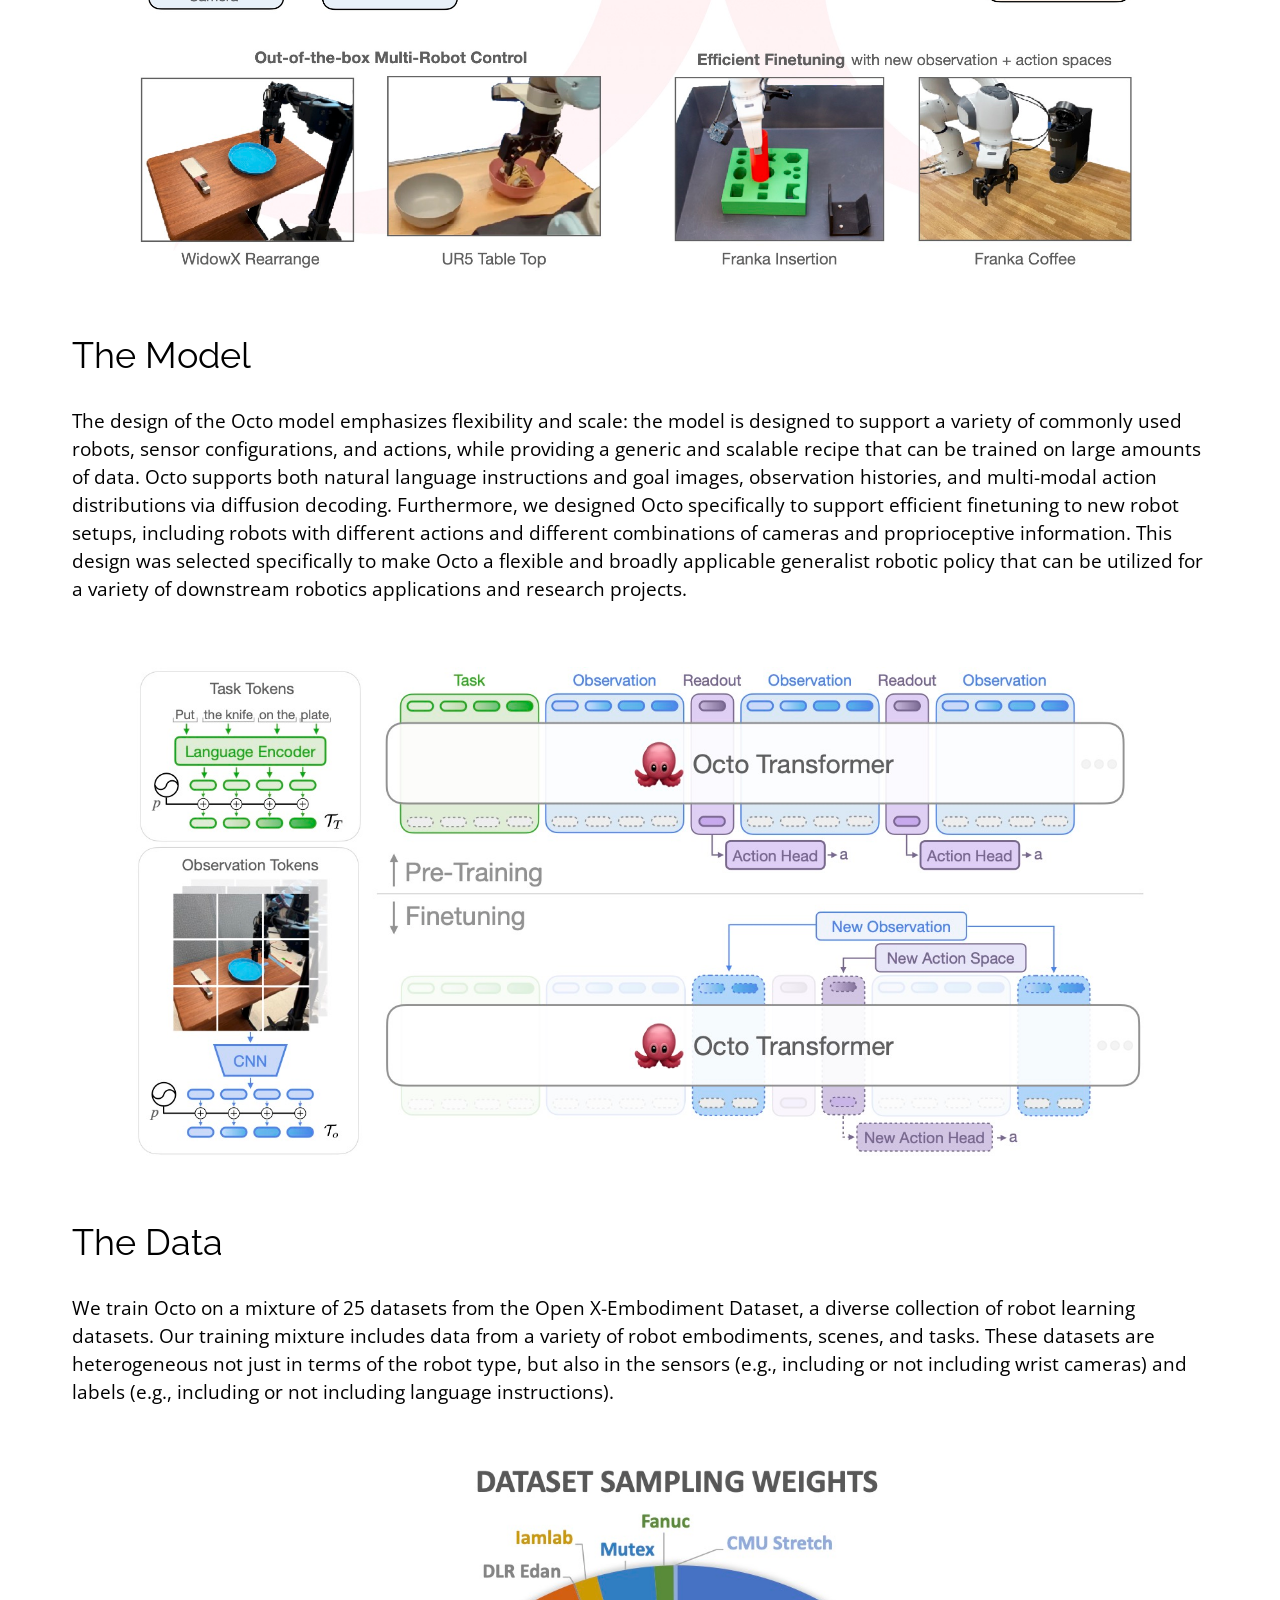
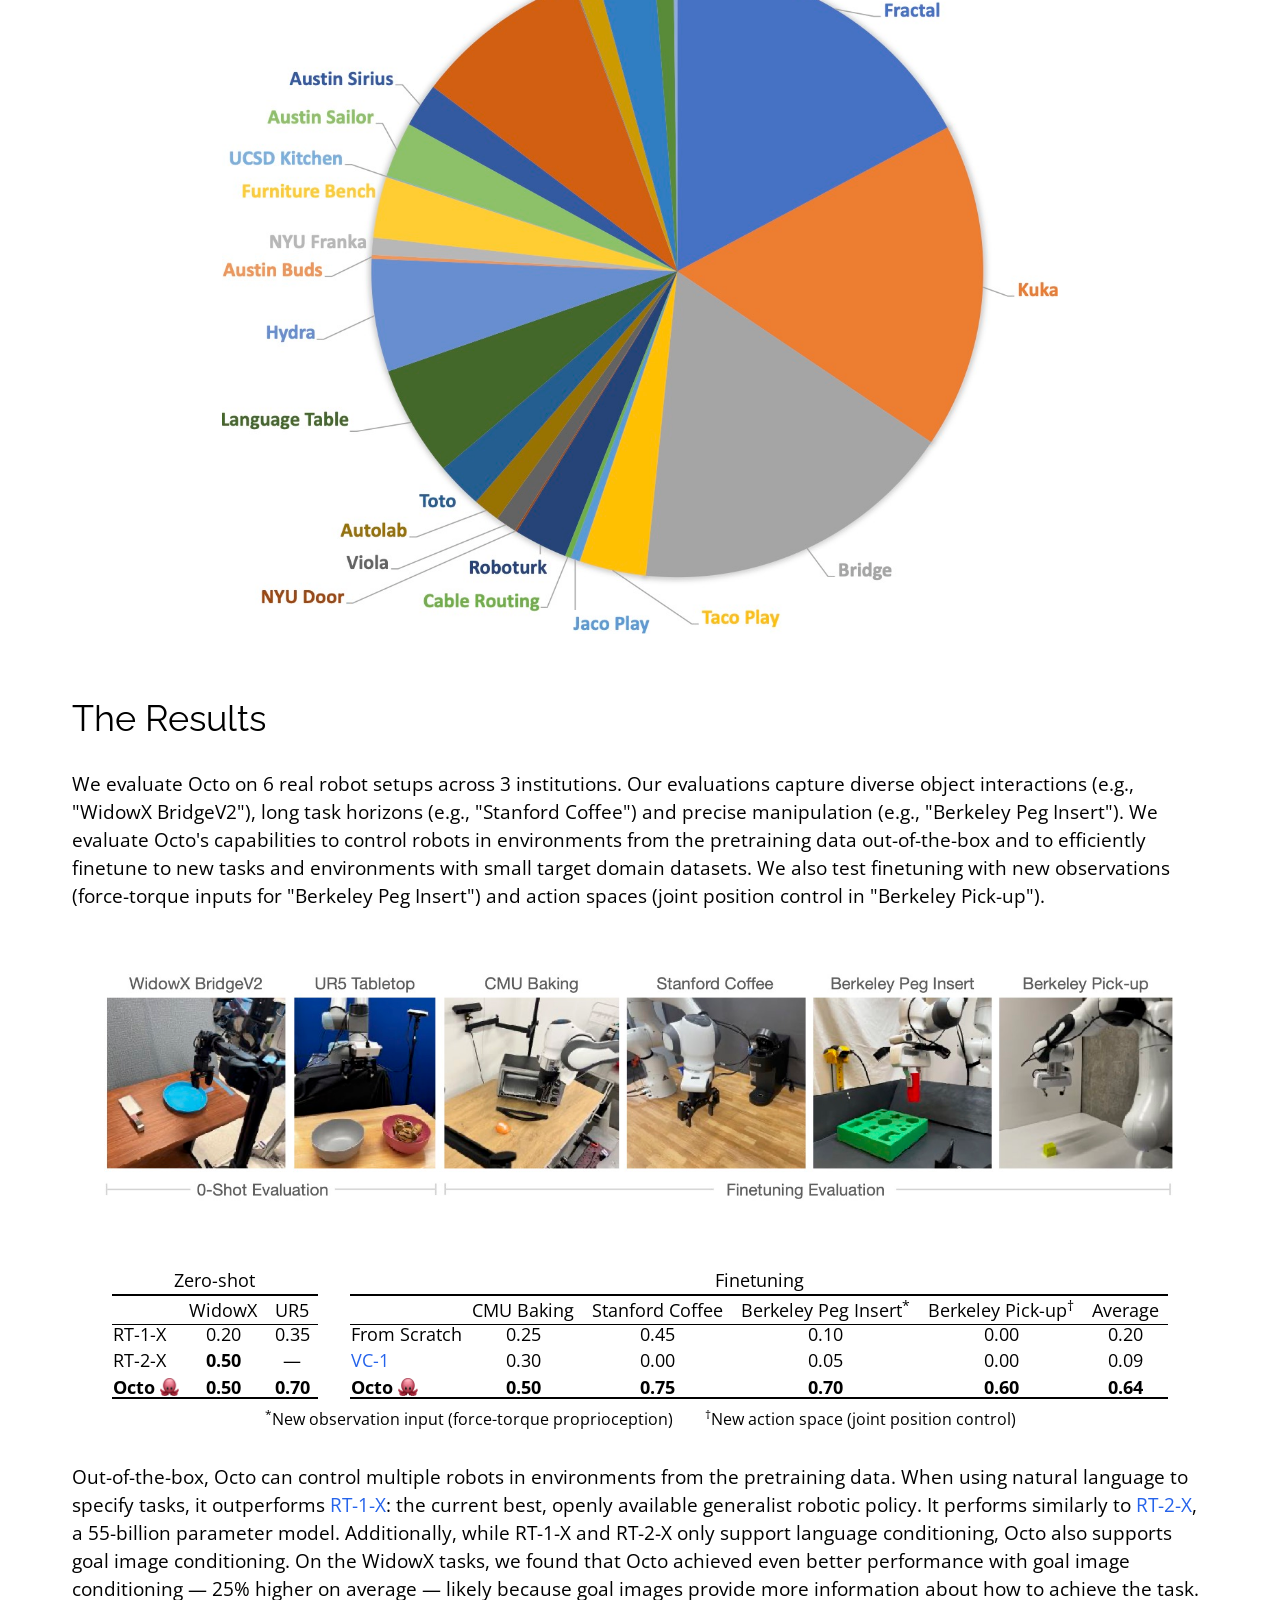
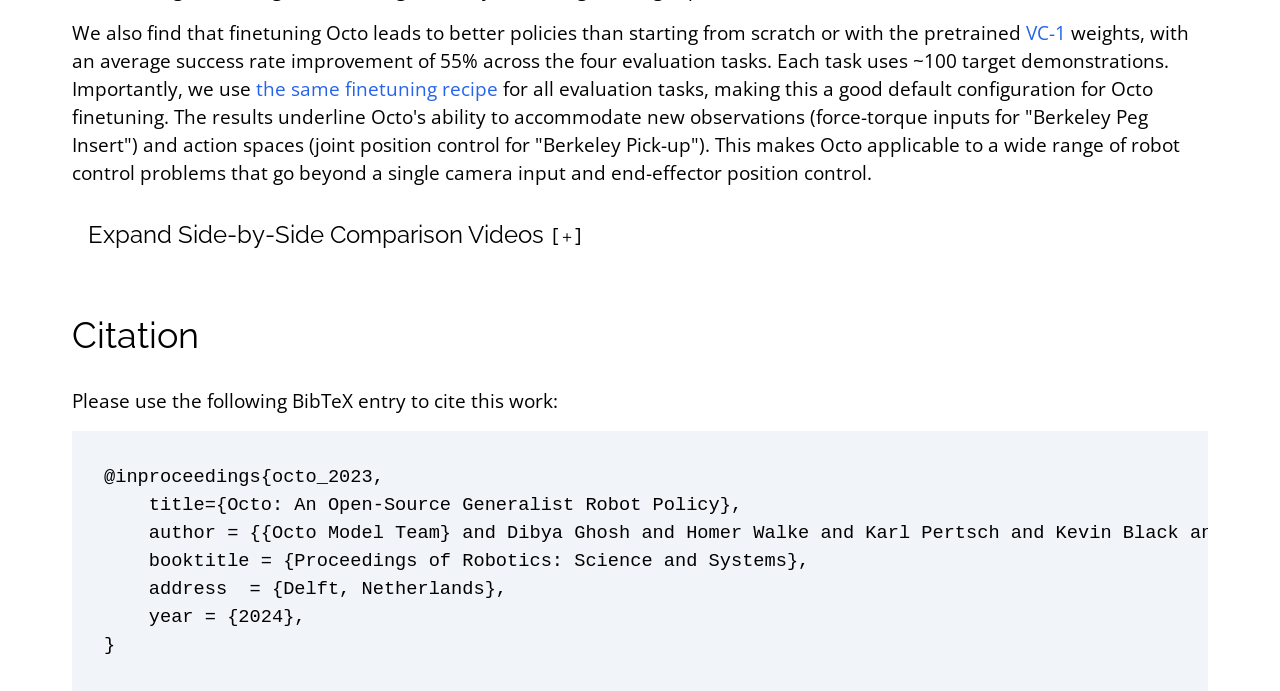
==== commit 2da6c191: "Updates" ====
--- a/index.html
+++ b/index.html
@@ -12,16 +12,16 @@
 
 	<title>🐙 Octo: An Open-Source Generalist Robot Policy</title>
 	
-		<link href="./_app/immutable/assets/0.7eed2a61.css" rel="stylesheet">
+		<link href="./_app/immutable/assets/0.ff3eaa70.css" rel="stylesheet">
 		<link href="./_app/immutable/assets/2.ccce21b9.css" rel="stylesheet">
-		<link rel="modulepreload" href="./_app/immutable/entry/start.45ec2203.js">
+		<link rel="modulepreload" href="./_app/immutable/entry/start.f0e420e4.js">
 		<link rel="modulepreload" href="./_app/immutable/chunks/scheduler.df819399.js">
-		<link rel="modulepreload" href="./_app/immutable/chunks/singletons.2c198ea2.js">
-		<link rel="modulepreload" href="./_app/immutable/chunks/paths.4da4de2a.js">
-		<link rel="modulepreload" href="./_app/immutable/entry/app.c4b73bd0.js">
+		<link rel="modulepreload" href="./_app/immutable/chunks/singletons.7f7ec3b6.js">
+		<link rel="modulepreload" href="./_app/immutable/chunks/paths.e593730f.js">
+		<link rel="modulepreload" href="./_app/immutable/entry/app.ecbaf1e2.js">
 		<link rel="modulepreload" href="./_app/immutable/chunks/index.8f68d1ce.js">
-		<link rel="modulepreload" href="./_app/immutable/nodes/0.5c5a31ea.js">
-		<link rel="modulepreload" href="./_app/immutable/nodes/2.8a963cfe.js">
+		<link rel="modulepreload" href="./_app/immutable/nodes/0.bfe1143a.js">
+		<link rel="modulepreload" href="./_app/immutable/nodes/2.3b03ff25.js">
 </head>
 
 <body data-sveltekit-preload-data="hover">
@@ -71,16 +71,17 @@
 		underline Octo&#39;s ability to accommodate new observations (force-torque inputs for &quot;Berkeley Peg Insert&quot;)
 		and action spaces (joint position control for &quot;Berkeley Pick-up&quot;). This makes Octo applicable to
 		a wide range of robot control problems that go beyond a single camera input and end-effector position
-		control.</p> <div class="mt-8 md:ml-4 ml-1 text-left"></div>  <h2 class="text-4xl mt-16" data-svelte-h="svelte-1onhk75">Citation</h2> <p class="mt-8" data-svelte-h="svelte-1bcmm9r">Please use the following BibTeX entry to cite this work:</p> <pre class="mt-4 overflow-x-scroll bg-slate-100 p-8">@misc{octo_2023,
+		control.</p> <div class="mt-8 md:ml-4 ml-1 text-left"></div>  <h2 class="text-4xl mt-16" data-svelte-h="svelte-1onhk75">Citation</h2> <p class="mt-8" data-svelte-h="svelte-1bcmm9r">Please use the following BibTeX entry to cite this work:</p> <pre class="mt-4 overflow-x-scroll bg-slate-100 p-8">@inproceedings{octo_2023,
     title={Octo: An Open-Source Generalist Robot Policy},
-    author = {{Octo Model Team} and Dibya Ghosh and Homer Walke and Karl Pertsch and Kevin Black and Oier Mees and Sudeep Dasari and Joey Hejna and Charles Xu and Jianlan Luo and Tobias Kreiman and {You Liang} Tan and Dorsa Sadigh and Chelsea Finn and Sergey Levine},
-    howpublished  = {\url{https://octo-models.github.io}},
-    year = {2023},
+    author = {{Octo Model Team} and Dibya Ghosh and Homer Walke and Karl Pertsch and Kevin Black and Oier Mees and Sudeep Dasari and Joey Hejna and Charles Xu and Jianlan Luo and Tobias Kreiman and {You Liang} Tan and Pannag Sanketi and Quan Vuong and Ted Xiao and Dorsa Sadigh and Chelsea Finn and Sergey Levine},
+    booktitle = {Proceedings of Robotics: Science and Systems},
+    address  = {Delft, Netherlands},
+    year = {2024},
 }</pre> </div> 
 			
 			<script>
 				{
-					__sveltekit_ewml6c = {
+					__sveltekit_12v7njz = {
 						base: new URL(".", location).pathname.slice(0, -1),
 						env: {}
 					};
@@ -90,8 +91,8 @@
 					const data = [null,null];
 
 					Promise.all([
-						import("./_app/immutable/entry/start.45ec2203.js"),
-						import("./_app/immutable/entry/app.c4b73bd0.js")
+						import("./_app/immutable/entry/start.f0e420e4.js"),
+						import("./_app/immutable/entry/app.ecbaf1e2.js")
 					]).then(([kit, app]) => {
 						kit.start(app, element, {
 							node_ids: [0, 2],
--- a/_app/immutable/assets/0.ff3eaa70.css
+++ b/_app/immutable/assets/0.ff3eaa70.css
@@ -0,0 +1 @@
+*,:before,:after{box-sizing:border-box;border-width:0;border-style:solid;border-color:#e5e7eb}:before,:after{--tw-content: ""}html,:host{line-height:1.5;-webkit-text-size-adjust:100%;-moz-tab-size:4;-o-tab-size:4;tab-size:4;font-family:ui-sans-serif,system-ui,sans-serif,"Apple Color Emoji","Segoe UI Emoji",Segoe UI Symbol,"Noto Color Emoji";font-feature-settings:normal;font-variation-settings:normal;-webkit-tap-highlight-color:transparent}body{margin:0;line-height:inherit}hr{height:0;color:inherit;border-top-width:1px}abbr:where([title]){-webkit-text-decoration:underline dotted;text-decoration:underline dotted}h1,h2,h3,h4,h5,h6{font-size:inherit;font-weight:inherit}a{color:inherit;text-decoration:inherit}b,strong{font-weight:bolder}code,kbd,samp,pre{font-family:ui-monospace,SFMono-Regular,Menlo,Monaco,Consolas,Liberation Mono,Courier New,monospace;font-feature-settings:normal;font-variation-settings:normal;font-size:1em}small{font-size:80%}sub,sup{font-size:75%;line-height:0;position:relative;vertical-align:baseline}sub{bottom:-.25em}sup{top:-.5em}table{text-indent:0;border-color:inherit;border-collapse:collapse}button,input,optgroup,select,textarea{font-family:inherit;font-feature-settings:inherit;font-variation-settings:inherit;font-size:100%;font-weight:inherit;line-height:inherit;letter-spacing:inherit;color:inherit;margin:0;padding:0}button,select{text-transform:none}button,input:where([type=button]),input:where([type=reset]),input:where([type=submit]){-webkit-appearance:button;background-color:transparent;background-image:none}:-moz-focusring{outline:auto}:-moz-ui-invalid{box-shadow:none}progress{vertical-align:baseline}::-webkit-inner-spin-button,::-webkit-outer-spin-button{height:auto}[type=search]{-webkit-appearance:textfield;outline-offset:-2px}::-webkit-search-decoration{-webkit-appearance:none}::-webkit-file-upload-button{-webkit-appearance:button;font:inherit}summary{display:list-item}blockquote,dl,dd,h1,h2,h3,h4,h5,h6,hr,figure,p,pre{margin:0}fieldset{margin:0;padding:0}legend{padding:0}ol,ul,menu{list-style:none;margin:0;padding:0}dialog{padding:0}textarea{resize:vertical}input::-moz-placeholder,textarea::-moz-placeholder{opacity:1;color:#9ca3af}input::placeholder,textarea::placeholder{opacity:1;color:#9ca3af}button,[role=button]{cursor:pointer}:disabled{cursor:default}img,svg,video,canvas,audio,iframe,embed,object{display:block;vertical-align:middle}img,video{max-width:100%;height:auto}[hidden]{display:none}*,:before,:after{--tw-border-spacing-x: 0;--tw-border-spacing-y: 0;--tw-translate-x: 0;--tw-translate-y: 0;--tw-rotate: 0;--tw-skew-x: 0;--tw-skew-y: 0;--tw-scale-x: 1;--tw-scale-y: 1;--tw-pan-x: ;--tw-pan-y: ;--tw-pinch-zoom: ;--tw-scroll-snap-strictness: proximity;--tw-gradient-from-position: ;--tw-gradient-via-position: ;--tw-gradient-to-position: ;--tw-ordinal: ;--tw-slashed-zero: ;--tw-numeric-figure: ;--tw-numeric-spacing: ;--tw-numeric-fraction: ;--tw-ring-inset: ;--tw-ring-offset-width: 0px;--tw-ring-offset-color: #fff;--tw-ring-color: rgb(59 130 246 / .5);--tw-ring-offset-shadow: 0 0 #0000;--tw-ring-shadow: 0 0 #0000;--tw-shadow: 0 0 #0000;--tw-shadow-colored: 0 0 #0000;--tw-blur: ;--tw-brightness: ;--tw-contrast: ;--tw-grayscale: ;--tw-hue-rotate: ;--tw-invert: ;--tw-saturate: ;--tw-sepia: ;--tw-drop-shadow: ;--tw-backdrop-blur: ;--tw-backdrop-brightness: ;--tw-backdrop-contrast: ;--tw-backdrop-grayscale: ;--tw-backdrop-hue-rotate: ;--tw-backdrop-invert: ;--tw-backdrop-opacity: ;--tw-backdrop-saturate: ;--tw-backdrop-sepia: ;--tw-contain-size: ;--tw-contain-layout: ;--tw-contain-paint: ;--tw-contain-style: }::backdrop{--tw-border-spacing-x: 0;--tw-border-spacing-y: 0;--tw-translate-x: 0;--tw-translate-y: 0;--tw-rotate: 0;--tw-skew-x: 0;--tw-skew-y: 0;--tw-scale-x: 1;--tw-scale-y: 1;--tw-pan-x: ;--tw-pan-y: ;--tw-pinch-zoom: ;--tw-scroll-snap-strictness: proximity;--tw-gradient-from-position: ;--tw-gradient-via-position: ;--tw-gradient-to-position: ;--tw-ordinal: ;--tw-slashed-zero: ;--tw-numeric-figure: ;--tw-numeric-spacing: ;--tw-numeric-fraction: ;--tw-ring-inset: ;--tw-ring-offset-width: 0px;--tw-ring-offset-color: #fff;--tw-ring-color: rgb(59 130 246 / .5);--tw-ring-offset-shadow: 0 0 #0000;--tw-ring-shadow: 0 0 #0000;--tw-shadow: 0 0 #0000;--tw-shadow-colored: 0 0 #0000;--tw-blur: ;--tw-brightness: ;--tw-contrast: ;--tw-grayscale: ;--tw-hue-rotate: ;--tw-invert: ;--tw-saturate: ;--tw-sepia: ;--tw-drop-shadow: ;--tw-backdrop-blur: ;--tw-backdrop-brightness: ;--tw-backdrop-contrast: ;--tw-backdrop-grayscale: ;--tw-backdrop-hue-rotate: ;--tw-backdrop-invert: ;--tw-backdrop-opacity: ;--tw-backdrop-saturate: ;--tw-backdrop-sepia: ;--tw-contain-size: ;--tw-contain-layout: ;--tw-contain-paint: ;--tw-contain-style: }.container{width:100%}@media (min-width: 640px){.container{max-width:640px}}@media (min-width: 768px){.container{max-width:768px}}@media (min-width: 1024px){.container{max-width:1024px}}@media (min-width: 1280px){.container{max-width:1280px}}@media (min-width: 1536px){.container{max-width:1536px}}.absolute{position:absolute}.relative{position:relative}.bottom-0{bottom:0}.bottom-0\.5{bottom:.125rem}.right-0{right:0}.right-0\.5{right:.125rem}.right-3{right:.75rem}.mx-2{margin-left:.5rem;margin-right:.5rem}.mx-4{margin-left:1rem;margin-right:1rem}.mx-auto{margin-left:auto;margin-right:auto}.mb-0{margin-bottom:0}.ml-1{margin-left:.25rem}.ml-2{margin-left:.5rem}.mr-2{margin-right:.5rem}.mt-16{margin-top:4rem}.mt-2{margin-top:.5rem}.mt-4{margin-top:1rem}.mt-8{margin-top:2rem}.inline{display:inline}.flex{display:flex}.table{display:table}.contents{display:contents}.h-32{height:8rem}.h-\[1em\]{height:1em}.h-full{height:100%}.h-screen{height:100vh}.w-16{width:4rem}.w-20{width:5rem}.w-32{width:8rem}.w-full{width:100%}.max-w-4xl{max-width:56rem}.max-w-6xl{max-width:72rem}.max-w-\[500px\]{max-width:500px}.border-collapse{border-collapse:collapse}.scale-y-\[-1\]{--tw-scale-y: -1;transform:translate(var(--tw-translate-x),var(--tw-translate-y)) rotate(var(--tw-rotate)) skew(var(--tw-skew-x)) skewY(var(--tw-skew-y)) scaleX(var(--tw-scale-x)) scaleY(var(--tw-scale-y))}.transform{transform:translate(var(--tw-translate-x),var(--tw-translate-y)) rotate(var(--tw-rotate)) skew(var(--tw-skew-x)) skewY(var(--tw-skew-y)) scaleX(var(--tw-scale-x)) scaleY(var(--tw-scale-y))}.flex-col{flex-direction:column}.flex-wrap{flex-wrap:wrap}.items-center{align-items:center}.justify-start{justify-content:flex-start}.justify-end{justify-content:flex-end}.justify-center{justify-content:center}.justify-between{justify-content:space-between}.gap-y-4{row-gap:1rem}.overflow-hidden{overflow:hidden}.overflow-x-scroll{overflow-x:scroll}.rounded-lg{border-radius:.5rem}.rounded-md{border-radius:.375rem}.border-b{border-bottom-width:1px}.border-b-2{border-bottom-width:2px}.border-t-2{border-top-width:2px}.border-black{--tw-border-opacity: 1;border-color:rgb(0 0 0 / var(--tw-border-opacity))}.bg-slate-100{--tw-bg-opacity: 1;background-color:rgb(241 245 249 / var(--tw-bg-opacity))}.bg-opacity-50{--tw-bg-opacity: .5}.bg-gradient-to-b{background-image:linear-gradient(to bottom,var(--tw-gradient-stops))}.from-amber-200{--tw-gradient-from: #fde68a var(--tw-gradient-from-position);--tw-gradient-to: rgb(253 230 138 / 0) var(--tw-gradient-to-position);--tw-gradient-stops: var(--tw-gradient-from), var(--tw-gradient-to)}.from-amber-500{--tw-gradient-from: #f59e0b var(--tw-gradient-from-position);--tw-gradient-to: rgb(245 158 11 / 0) var(--tw-gradient-to-position);--tw-gradient-stops: var(--tw-gradient-from), var(--tw-gradient-to)}.to-amber-100{--tw-gradient-to: #fef3c7 var(--tw-gradient-to-position)}.to-white{--tw-gradient-to: #fff var(--tw-gradient-to-position)}.p-4{padding:1rem}.p-8{padding:2rem}.px-1{padding-left:.25rem;padding-right:.25rem}.px-2{padding-left:.5rem;padding-right:.5rem}.px-4{padding-left:1rem;padding-right:1rem}.py-2{padding-top:.5rem;padding-bottom:.5rem}.py-8{padding-top:2rem;padding-bottom:2rem}.pb-1{padding-bottom:.25rem}.pb-32{padding-bottom:8rem}.pb-4{padding-bottom:1rem}.pl-1{padding-left:.25rem}.pt-4{padding-top:1rem}.text-left{text-align:left}.text-center{text-align:center}.align-\[-0\.1em\]{vertical-align:-.1em}.text-2xl{font-size:1.5rem;line-height:2rem}.text-4xl{font-size:2.25rem;line-height:2.5rem}.text-base{font-size:1rem;line-height:1.5rem}.text-lg{font-size:1.125rem;line-height:1.75rem}.text-sm{font-size:.875rem;line-height:1.25rem}.text-xl{font-size:1.25rem;line-height:1.75rem}.text-xs{font-size:.75rem;line-height:1rem}.font-bold{font-weight:700}.font-light{font-weight:300}.font-medium{font-weight:500}.leading-tight{line-height:1.25}.text-black{--tw-text-opacity: 1;color:rgb(0 0 0 / var(--tw-text-opacity))}.text-stone-700{--tw-text-opacity: 1;color:rgb(68 64 60 / var(--tw-text-opacity))}.underline{text-decoration-line:underline}.decoration-amber-500{text-decoration-color:#f59e0b}.decoration-blue-500{text-decoration-color:#3b82f6}.decoration-green-500{text-decoration-color:#22c55e}.decoration-dotted{text-decoration-style:dotted}.underline-offset-2{text-underline-offset:2px}.transition-all{transition-property:all;transition-timing-function:cubic-bezier(.4,0,.2,1);transition-duration:.15s}.duration-1000{transition-duration:1s}.ease-in-out{transition-timing-function:cubic-bezier(.4,0,.2,1)}h1,h2,h3,h4{font-family:Raleway,sans-serif}body{font-family:Open Sans,sans-serif;font-size:14pt}a{color:#2563eb}.hover\:bg-sky-200:hover{--tw-bg-opacity: 1;background-color:rgb(186 230 253 / var(--tw-bg-opacity))}.hover\:underline:hover{text-decoration-line:underline}@media (min-width: 768px){.md\:mx-16{margin-left:4rem;margin-right:4rem}.md\:ml-4{margin-left:1rem}.md\:mr-4{margin-right:1rem}.md\:w-3\/4{width:75%}.md\:border-b-8{border-bottom-width:8px}.md\:border-b-transparent{border-bottom-color:transparent}.md\:px-16{padding-left:4rem;padding-right:4rem}.md\:px-8{padding-left:2rem;padding-right:2rem}.md\:text-base{font-size:1rem;line-height:1.5rem}}@media (min-width: 1024px){.lg\:text-lg{font-size:1.125rem;line-height:1.75rem}}@font-face{font-family:Open Sans;font-style:normal;font-display:swap;font-weight:400;src:url(./open-sans-cyrillic-ext-400-normal.1928af2c.woff2) format("woff2"),url(./open-sans-cyrillic-ext-400-normal.b67f7c77.woff) format("woff");unicode-range:U+0460-052F,U+1C80-1C88,U+20B4,U+2DE0-2DFF,U+A640-A69F,U+FE2E-FE2F}@font-face{font-family:Open Sans;font-style:normal;font-display:swap;font-weight:400;src:url(./open-sans-cyrillic-400-normal.21e75944.woff2) format("woff2"),url(./open-sans-cyrillic-400-normal.2acd9386.woff) format("woff");unicode-range:U+0301,U+0400-045F,U+0490-0491,U+04B0-04B1,U+2116}@font-face{font-family:Open Sans;font-style:normal;font-display:swap;font-weight:400;src:url([data-uri]) format("woff2"),url([data-uri]) format("woff");unicode-range:U+1F00-1FFF}@font-face{font-family:Open Sans;font-style:normal;font-display:swap;font-weight:400;src:url(./open-sans-greek-400-normal.f9a9a7a4.woff2) format("woff2"),url(./open-sans-greek-400-normal.5b418adb.woff) format("woff");unicode-range:U+0370-0377,U+037A-037F,U+0384-038A,U+038C,U+038E-03A1,U+03A3-03FF}@font-face{font-family:Open Sans;font-style:normal;font-display:swap;font-weight:400;src:url(./open-sans-hebrew-400-normal.f515a6f8.woff2) format("woff2"),url(./open-sans-hebrew-400-normal.bbf5da27.woff) format("woff");unicode-range:U+0590-05FF,U+200C-2010,U+20AA,U+25CC,U+FB1D-FB4F}@font-face{font-family:Open Sans;font-style:normal;font-display:swap;font-weight:400;src:url(./open-sans-math-400-normal.6d4370b5.woff2) format("woff2"),url(./open-sans-math-400-normal.cc9f2e86.woff) format("woff");unicode-range:U+0302-0303,U+0305,U+0307-0308,U+0330,U+0391-03A1,U+03A3-03A9,U+03B1-03C9,U+03D1,U+03D5-03D6,U+03F0-03F1,U+03F4-03F5,U+2034-2037,U+2057,U+20D0-20DC,U+20E1,U+20E5-20EF,U+2102,U+210A-210E,U+2110-2112,U+2115,U+2119-211D,U+2124,U+2128,U+212C-212D,U+212F-2131,U+2133-2138,U+213C-2140,U+2145-2149,U+2190,U+2192,U+2194-21AE,U+21B0-21E5,U+21F1-21F2,U+21F4-2211,U+2213-2214,U+2216-22FF,U+2308-230B,U+2310,U+2319,U+231C-2321,U+2336-237A,U+237C,U+2395,U+239B-23B6,U+23D0,U+23DC-23E1,U+2474-2475,U+25AF,U+25B3,U+25B7,U+25BD,U+25C1,U+25CA,U+25CC,U+25FB,U+266D-266F,U+27C0-27FF,U+2900-2AFF,U+2B0E-2B11,U+2B30-2B4C,U+2BFE,U+FF5B,U+FF5D,U+1D400-1D7FF,U+1EE00-1EEFF}@font-face{font-family:Open Sans;font-style:normal;font-display:swap;font-weight:400;src:url(./open-sans-symbols-400-normal.37c813e5.woff2) format("woff2"),url(./open-sans-symbols-400-normal.663e4e12.woff) format("woff");unicode-range:U+0001-000C,U+000E-001F,U+007F-009F,U+20DD-20E0,U+20E2-20E4,U+2150-218F,U+2190,U+2192,U+2194-2199,U+21AF,U+21E6-21F0,U+21F3,U+2218-2219,U+2299,U+22C4-22C6,U+2300-243F,U+2440-244A,U+2460-24FF,U+25A0-27BF,U+2800-28FF,U+2921-2922,U+2981,U+29BF,U+29EB,U+2B00-2BFF,U+4DC0-4DFF,U+FFF9-FFFB,U+10140-1018E,U+10190-1019C,U+101A0,U+101D0-101FD,U+102E0-102FB,U+10E60-10E7E,U+1D2C0-1D2D3,U+1D2E0-1D37F,U+1F000-1F0FF,U+1F100-1F1AD,U+1F1E6-1F1FF,U+1F30D-1F30F,U+1F315,U+1F31C,U+1F31E,U+1F320-1F32C,U+1F336,U+1F378,U+1F37D,U+1F382,U+1F393-1F39F,U+1F3A7-1F3A8,U+1F3AC-1F3AF,U+1F3C2,U+1F3C4-1F3C6,U+1F3CA-1F3CE,U+1F3D4-1F3E0,U+1F3ED,U+1F3F1-1F3F3,U+1F3F5-1F3F7,U+1F408,U+1F415,U+1F41F,U+1F426,U+1F43F,U+1F441-1F442,U+1F444,U+1F446-1F449,U+1F44C-1F44E,U+1F453,U+1F46A,U+1F47D,U+1F4A3,U+1F4B0,U+1F4B3,U+1F4B9,U+1F4BB,U+1F4BF,U+1F4C8-1F4CB,U+1F4D6,U+1F4DA,U+1F4DF,U+1F4E3-1F4E6,U+1F4EA-1F4ED,U+1F4F7,U+1F4F9-1F4FB,U+1F4FD-1F4FE,U+1F503,U+1F507-1F50B,U+1F50D,U+1F512-1F513,U+1F53E-1F54A,U+1F54F-1F5FA,U+1F610,U+1F650-1F67F,U+1F687,U+1F68D,U+1F691,U+1F694,U+1F698,U+1F6AD,U+1F6B2,U+1F6B9-1F6BA,U+1F6BC,U+1F6C6-1F6CF,U+1F6D3-1F6D7,U+1F6E0-1F6EA,U+1F6F0-1F6F3,U+1F6F7-1F6FC,U+1F700-1F7FF,U+1F800-1F80B,U+1F810-1F847,U+1F850-1F859,U+1F860-1F887,U+1F890-1F8AD,U+1F8B0-1F8B1,U+1F900-1F90B,U+1F93B,U+1F946,U+1F984,U+1F996,U+1F9E9,U+1FA00-1FA6F,U+1FA70-1FA7C,U+1FA80-1FA88,U+1FA90-1FABD,U+1FABF-1FAC5,U+1FACE-1FADB,U+1FAE0-1FAE8,U+1FAF0-1FAF8,U+1FB00-1FBFF}@font-face{font-family:Open Sans;font-style:normal;font-display:swap;font-weight:400;src:url(./open-sans-vietnamese-400-normal.0b81cc83.woff2) format("woff2"),url(./open-sans-vietnamese-400-normal.8a51d124.woff) format("woff");unicode-range:U+0102-0103,U+0110-0111,U+0128-0129,U+0168-0169,U+01A0-01A1,U+01AF-01B0,U+0300-0301,U+0303-0304,U+0308-0309,U+0323,U+0329,U+1EA0-1EF9,U+20AB}@font-face{font-family:Open Sans;font-style:normal;font-display:swap;font-weight:400;src:url(./open-sans-latin-ext-400-normal.b452c0f2.woff2) format("woff2"),url(./open-sans-latin-ext-400-normal.363ffd1f.woff) format("woff");unicode-range:U+0100-02AF,U+0304,U+0308,U+0329,U+1E00-1E9F,U+1EF2-1EFF,U+2020,U+20A0-20AB,U+20AD-20C0,U+2113,U+2C60-2C7F,U+A720-A7FF}@font-face{font-family:Open Sans;font-style:normal;font-display:swap;font-weight:400;src:url(./open-sans-latin-400-normal.e7af9d60.woff2) format("woff2"),url(./open-sans-latin-400-normal.ce42b904.woff) format("woff");unicode-range:U+0000-00FF,U+0131,U+0152-0153,U+02BB-02BC,U+02C6,U+02DA,U+02DC,U+0304,U+0308,U+0329,U+2000-206F,U+2074,U+20AC,U+2122,U+2191,U+2193,U+2212,U+2215,U+FEFF,U+FFFD}@font-face{font-family:Open Sans;font-style:normal;font-display:swap;font-weight:700;src:url(./open-sans-cyrillic-ext-700-normal.02be9f89.woff2) format("woff2"),url(./open-sans-cyrillic-ext-700-normal.3ffc1531.woff) format("woff");unicode-range:U+0460-052F,U+1C80-1C88,U+20B4,U+2DE0-2DFF,U+A640-A69F,U+FE2E-FE2F}@font-face{font-family:Open Sans;font-style:normal;font-display:swap;font-weight:700;src:url(./open-sans-cyrillic-700-normal.8a1c955f.woff2) format("woff2"),url(./open-sans-cyrillic-700-normal.c08bbec8.woff) format("woff");unicode-range:U+0301,U+0400-045F,U+0490-0491,U+04B0-04B1,U+2116}@font-face{font-family:Open Sans;font-style:normal;font-display:swap;font-weight:700;src:url([data-uri]) format("woff2"),url([data-uri]) format("woff");unicode-range:U+1F00-1FFF}@font-face{font-family:Open Sans;font-style:normal;font-display:swap;font-weight:700;src:url(./open-sans-greek-700-normal.1f3ae53b.woff2) format("woff2"),url(./open-sans-greek-700-normal.95d5db2a.woff) format("woff");unicode-range:U+0370-0377,U+037A-037F,U+0384-038A,U+038C,U+038E-03A1,U+03A3-03FF}@font-face{font-family:Open Sans;font-style:normal;font-display:swap;font-weight:700;src:url(./open-sans-hebrew-700-normal.24205e3c.woff2) format("woff2"),url(./open-sans-hebrew-700-normal.dc919831.woff) format("woff");unicode-range:U+0590-05FF,U+200C-2010,U+20AA,U+25CC,U+FB1D-FB4F}@font-face{font-family:Open Sans;font-style:normal;font-display:swap;font-weight:700;src:url(./open-sans-math-700-normal.e622be46.woff2) format("woff2"),url(./open-sans-math-700-normal.a255dc4a.woff) format("woff");unicode-range:U+0302-0303,U+0305,U+0307-0308,U+0330,U+0391-03A1,U+03A3-03A9,U+03B1-03C9,U+03D1,U+03D5-03D6,U+03F0-03F1,U+03F4-03F5,U+2034-2037,U+2057,U+20D0-20DC,U+20E1,U+20E5-20EF,U+2102,U+210A-210E,U+2110-2112,U+2115,U+2119-211D,U+2124,U+2128,U+212C-212D,U+212F-2131,U+2133-2138,U+213C-2140,U+2145-2149,U+2190,U+2192,U+2194-21AE,U+21B0-21E5,U+21F1-21F2,U+21F4-2211,U+2213-2214,U+2216-22FF,U+2308-230B,U+2310,U+2319,U+231C-2321,U+2336-237A,U+237C,U+2395,U+239B-23B6,U+23D0,U+23DC-23E1,U+2474-2475,U+25AF,U+25B3,U+25B7,U+25BD,U+25C1,U+25CA,U+25CC,U+25FB,U+266D-266F,U+27C0-27FF,U+2900-2AFF,U+2B0E-2B11,U+2B30-2B4C,U+2BFE,U+FF5B,U+FF5D,U+1D400-1D7FF,U+1EE00-1EEFF}@font-face{font-family:Open Sans;font-style:normal;font-display:swap;font-weight:700;src:url(./open-sans-symbols-700-normal.a46b80ce.woff2) format("woff2"),url(./open-sans-symbols-700-normal.1fff78a2.woff) format("woff");unicode-range:U+0001-000C,U+000E-001F,U+007F-009F,U+20DD-20E0,U+20E2-20E4,U+2150-218F,U+2190,U+2192,U+2194-2199,U+21AF,U+21E6-21F0,U+21F3,U+2218-2219,U+2299,U+22C4-22C6,U+2300-243F,U+2440-244A,U+2460-24FF,U+25A0-27BF,U+2800-28FF,U+2921-2922,U+2981,U+29BF,U+29EB,U+2B00-2BFF,U+4DC0-4DFF,U+FFF9-FFFB,U+10140-1018E,U+10190-1019C,U+101A0,U+101D0-101FD,U+102E0-102FB,U+10E60-10E7E,U+1D2C0-1D2D3,U+1D2E0-1D37F,U+1F000-1F0FF,U+1F100-1F1AD,U+1F1E6-1F1FF,U+1F30D-1F30F,U+1F315,U+1F31C,U+1F31E,U+1F320-1F32C,U+1F336,U+1F378,U+1F37D,U+1F382,U+1F393-1F39F,U+1F3A7-1F3A8,U+1F3AC-1F3AF,U+1F3C2,U+1F3C4-1F3C6,U+1F3CA-1F3CE,U+1F3D4-1F3E0,U+1F3ED,U+1F3F1-1F3F3,U+1F3F5-1F3F7,U+1F408,U+1F415,U+1F41F,U+1F426,U+1F43F,U+1F441-1F442,U+1F444,U+1F446-1F449,U+1F44C-1F44E,U+1F453,U+1F46A,U+1F47D,U+1F4A3,U+1F4B0,U+1F4B3,U+1F4B9,U+1F4BB,U+1F4BF,U+1F4C8-1F4CB,U+1F4D6,U+1F4DA,U+1F4DF,U+1F4E3-1F4E6,U+1F4EA-1F4ED,U+1F4F7,U+1F4F9-1F4FB,U+1F4FD-1F4FE,U+1F503,U+1F507-1F50B,U+1F50D,U+1F512-1F513,U+1F53E-1F54A,U+1F54F-1F5FA,U+1F610,U+1F650-1F67F,U+1F687,U+1F68D,U+1F691,U+1F694,U+1F698,U+1F6AD,U+1F6B2,U+1F6B9-1F6BA,U+1F6BC,U+1F6C6-1F6CF,U+1F6D3-1F6D7,U+1F6E0-1F6EA,U+1F6F0-1F6F3,U+1F6F7-1F6FC,U+1F700-1F7FF,U+1F800-1F80B,U+1F810-1F847,U+1F850-1F859,U+1F860-1F887,U+1F890-1F8AD,U+1F8B0-1F8B1,U+1F900-1F90B,U+1F93B,U+1F946,U+1F984,U+1F996,U+1F9E9,U+1FA00-1FA6F,U+1FA70-1FA7C,U+1FA80-1FA88,U+1FA90-1FABD,U+1FABF-1FAC5,U+1FACE-1FADB,U+1FAE0-1FAE8,U+1FAF0-1FAF8,U+1FB00-1FBFF}@font-face{font-family:Open Sans;font-style:normal;font-display:swap;font-weight:700;src:url(./open-sans-vietnamese-700-normal.63a00812.woff2) format("woff2"),url(./open-sans-vietnamese-700-normal.b8a37a43.woff) format("woff");unicode-range:U+0102-0103,U+0110-0111,U+0128-0129,U+0168-0169,U+01A0-01A1,U+01AF-01B0,U+0300-0301,U+0303-0304,U+0308-0309,U+0323,U+0329,U+1EA0-1EF9,U+20AB}@font-face{font-family:Open Sans;font-style:normal;font-display:swap;font-weight:700;src:url(./open-sans-latin-ext-700-normal.60f6df7d.woff2) format("woff2"),url(./open-sans-latin-ext-700-normal.79cb1f1a.woff) format("woff");unicode-range:U+0100-02AF,U+0304,U+0308,U+0329,U+1E00-1E9F,U+1EF2-1EFF,U+2020,U+20A0-20AB,U+20AD-20C0,U+2113,U+2C60-2C7F,U+A720-A7FF}@font-face{font-family:Open Sans;font-style:normal;font-display:swap;font-weight:700;src:url(./open-sans-latin-700-normal.114f872a.woff2) format("woff2"),url(./open-sans-latin-700-normal.45daf654.woff) format("woff");unicode-range:U+0000-00FF,U+0131,U+0152-0153,U+02BB-02BC,U+02C6,U+02DA,U+02DC,U+0304,U+0308,U+0329,U+2000-206F,U+2074,U+20AC,U+2122,U+2191,U+2193,U+2212,U+2215,U+FEFF,U+FFFD}@font-face{font-family:Raleway;font-style:normal;font-display:swap;font-weight:400;src:url(./raleway-cyrillic-ext-400-normal.5fa7b587.woff2) format("woff2"),url(./raleway-cyrillic-ext-400-normal.25356bfd.woff) format("woff");unicode-range:U+0460-052F,U+1C80-1C88,U+20B4,U+2DE0-2DFF,U+A640-A69F,U+FE2E-FE2F}@font-face{font-family:Raleway;font-style:normal;font-display:swap;font-weight:400;src:url(./raleway-cyrillic-400-normal.22bacf8c.woff2) format("woff2"),url(./raleway-cyrillic-400-normal.e613a4fa.woff) format("woff");unicode-range:U+0301,U+0400-045F,U+0490-0491,U+04B0-04B1,U+2116}@font-face{font-family:Raleway;font-style:normal;font-display:swap;font-weight:400;src:url(./raleway-vietnamese-400-normal.4a5c4ac2.woff2) format("woff2"),url(./raleway-vietnamese-400-normal.b80447f8.woff) format("woff");unicode-range:U+0102-0103,U+0110-0111,U+0128-0129,U+0168-0169,U+01A0-01A1,U+01AF-01B0,U+0300-0301,U+0303-0304,U+0308-0309,U+0323,U+0329,U+1EA0-1EF9,U+20AB}@font-face{font-family:Raleway;font-style:normal;font-display:swap;font-weight:400;src:url(./raleway-latin-ext-400-normal.84539630.woff2) format("woff2"),url(./raleway-latin-ext-400-normal.2142725e.woff) format("woff");unicode-range:U+0100-02AF,U+0304,U+0308,U+0329,U+1E00-1E9F,U+1EF2-1EFF,U+2020,U+20A0-20AB,U+20AD-20C0,U+2113,U+2C60-2C7F,U+A720-A7FF}@font-face{font-family:Raleway;font-style:normal;font-display:swap;font-weight:400;src:url(./raleway-latin-400-normal.3e44fb72.woff2) format("woff2"),url(./raleway-latin-400-normal.c162c84f.woff) format("woff");unicode-range:U+0000-00FF,U+0131,U+0152-0153,U+02BB-02BC,U+02C6,U+02DA,U+02DC,U+0304,U+0308,U+0329,U+2000-206F,U+2074,U+20AC,U+2122,U+2191,U+2193,U+2212,U+2215,U+FEFF,U+FFFD}@font-face{font-family:Raleway;font-style:normal;font-display:swap;font-weight:700;src:url(./raleway-cyrillic-ext-700-normal.8209fde7.woff2) format("woff2"),url(./raleway-cyrillic-ext-700-normal.ae615f9c.woff) format("woff");unicode-range:U+0460-052F,U+1C80-1C88,U+20B4,U+2DE0-2DFF,U+A640-A69F,U+FE2E-FE2F}@font-face{font-family:Raleway;font-style:normal;font-display:swap;font-weight:700;src:url(./raleway-cyrillic-700-normal.75dd9562.woff2) format("woff2"),url(./raleway-cyrillic-700-normal.e776434b.woff) format("woff");unicode-range:U+0301,U+0400-045F,U+0490-0491,U+04B0-04B1,U+2116}@font-face{font-family:Raleway;font-style:normal;font-display:swap;font-weight:700;src:url(./raleway-vietnamese-700-normal.5abab2fa.woff2) format("woff2"),url(./raleway-vietnamese-700-normal.5e6dfb8a.woff) format("woff");unicode-range:U+0102-0103,U+0110-0111,U+0128-0129,U+0168-0169,U+01A0-01A1,U+01AF-01B0,U+0300-0301,U+0303-0304,U+0308-0309,U+0323,U+0329,U+1EA0-1EF9,U+20AB}@font-face{font-family:Raleway;font-style:normal;font-display:swap;font-weight:700;src:url(./raleway-latin-ext-700-normal.554abd27.woff2) format("woff2"),url(./raleway-latin-ext-700-normal.5aefed4d.woff) format("woff");unicode-range:U+0100-02AF,U+0304,U+0308,U+0329,U+1E00-1E9F,U+1EF2-1EFF,U+2020,U+20A0-20AB,U+20AD-20C0,U+2113,U+2C60-2C7F,U+A720-A7FF}@font-face{font-family:Raleway;font-style:normal;font-display:swap;font-weight:700;src:url(./raleway-latin-700-normal.10973613.woff2) format("woff2"),url(./raleway-latin-700-normal.deb3b5a5.woff) format("woff");unicode-range:U+0000-00FF,U+0131,U+0152-0153,U+02BB-02BC,U+02C6,U+02DA,U+02DC,U+0304,U+0308,U+0329,U+2000-206F,U+2074,U+20AC,U+2122,U+2191,U+2193,U+2212,U+2215,U+FEFF,U+FFFD}@font-face{font-family:Roboto Mono;font-style:normal;font-display:swap;font-weight:400;src:url(./roboto-mono-cyrillic-ext-400-normal.aa28d99c.woff2) format("woff2"),url(./roboto-mono-cyrillic-ext-400-normal.970cd84c.woff) format("woff");unicode-range:U+0460-052F,U+1C80-1C88,U+20B4,U+2DE0-2DFF,U+A640-A69F,U+FE2E-FE2F}@font-face{font-family:Roboto Mono;font-style:normal;font-display:swap;font-weight:400;src:url(./roboto-mono-cyrillic-400-normal.52f28cb4.woff2) format("woff2"),url(./roboto-mono-cyrillic-400-normal.654b02dc.woff) format("woff");unicode-range:U+0301,U+0400-045F,U+0490-0491,U+04B0-04B1,U+2116}@font-face{font-family:Roboto Mono;font-style:normal;font-display:swap;font-weight:400;src:url(./roboto-mono-greek-400-normal.122802d0.woff2) format("woff2"),url(./roboto-mono-greek-400-normal.8457a849.woff) format("woff");unicode-range:U+0370-0377,U+037A-037F,U+0384-038A,U+038C,U+038E-03A1,U+03A3-03FF}@font-face{font-family:Roboto Mono;font-style:normal;font-display:swap;font-weight:400;src:url(./roboto-mono-vietnamese-400-normal.4039566f.woff2) format("woff2"),url(./roboto-mono-vietnamese-400-normal.5e6499a6.woff) format("woff");unicode-range:U+0102-0103,U+0110-0111,U+0128-0129,U+0168-0169,U+01A0-01A1,U+01AF-01B0,U+0300-0301,U+0303-0304,U+0308-0309,U+0323,U+0329,U+1EA0-1EF9,U+20AB}@font-face{font-family:Roboto Mono;font-style:normal;font-display:swap;font-weight:400;src:url(./roboto-mono-latin-ext-400-normal.93b6c99d.woff2) format("woff2"),url(./roboto-mono-latin-ext-400-normal.bb99bbb3.woff) format("woff");unicode-range:U+0100-02AF,U+0304,U+0308,U+0329,U+1E00-1E9F,U+1EF2-1EFF,U+2020,U+20A0-20AB,U+20AD-20C0,U+2113,U+2C60-2C7F,U+A720-A7FF}@font-face{font-family:Roboto Mono;font-style:normal;font-display:swap;font-weight:400;src:url(./roboto-mono-latin-400-normal.32c8a74a.woff2) format("woff2"),url(./roboto-mono-latin-400-normal.4940016c.woff) format("woff");unicode-range:U+0000-00FF,U+0131,U+0152-0153,U+02BB-02BC,U+02C6,U+02DA,U+02DC,U+0304,U+0308,U+0329,U+2000-206F,U+2074,U+20AC,U+2122,U+2191,U+2193,U+2212,U+2215,U+FEFF,U+FFFD}
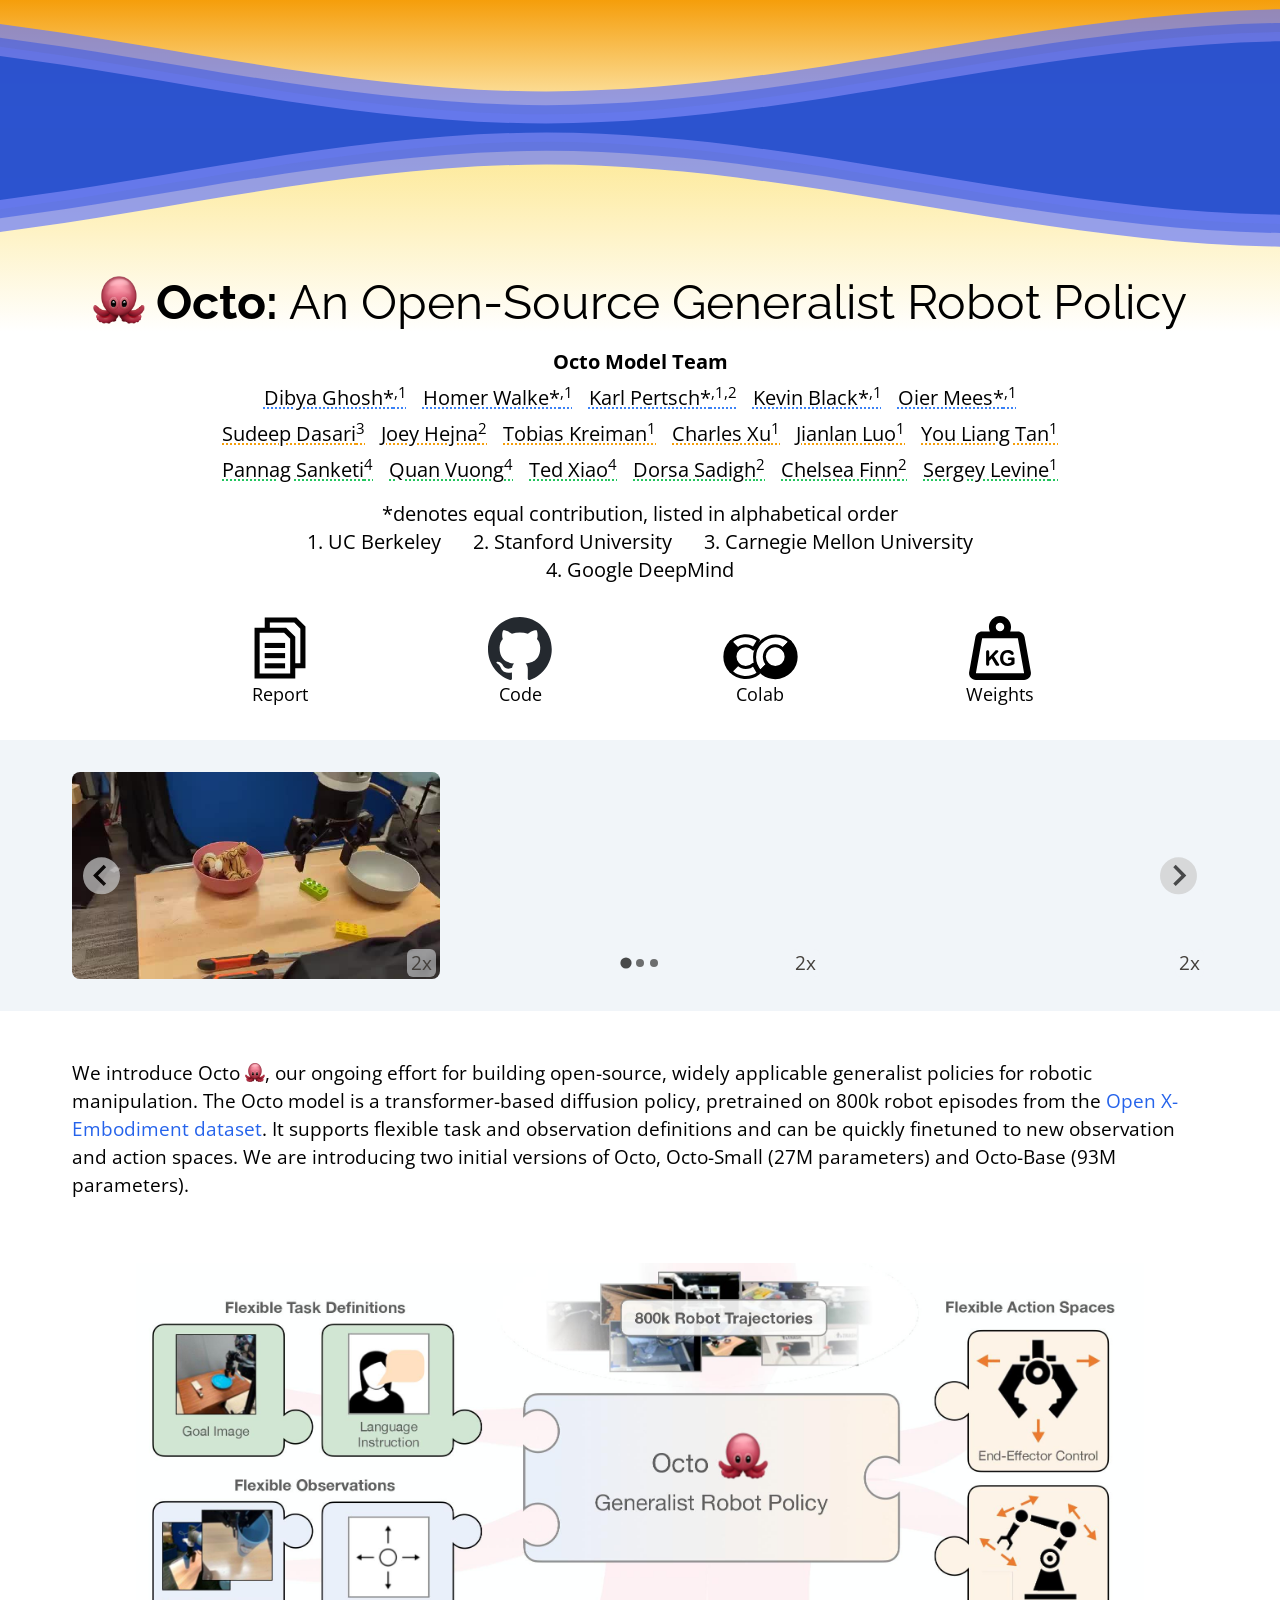
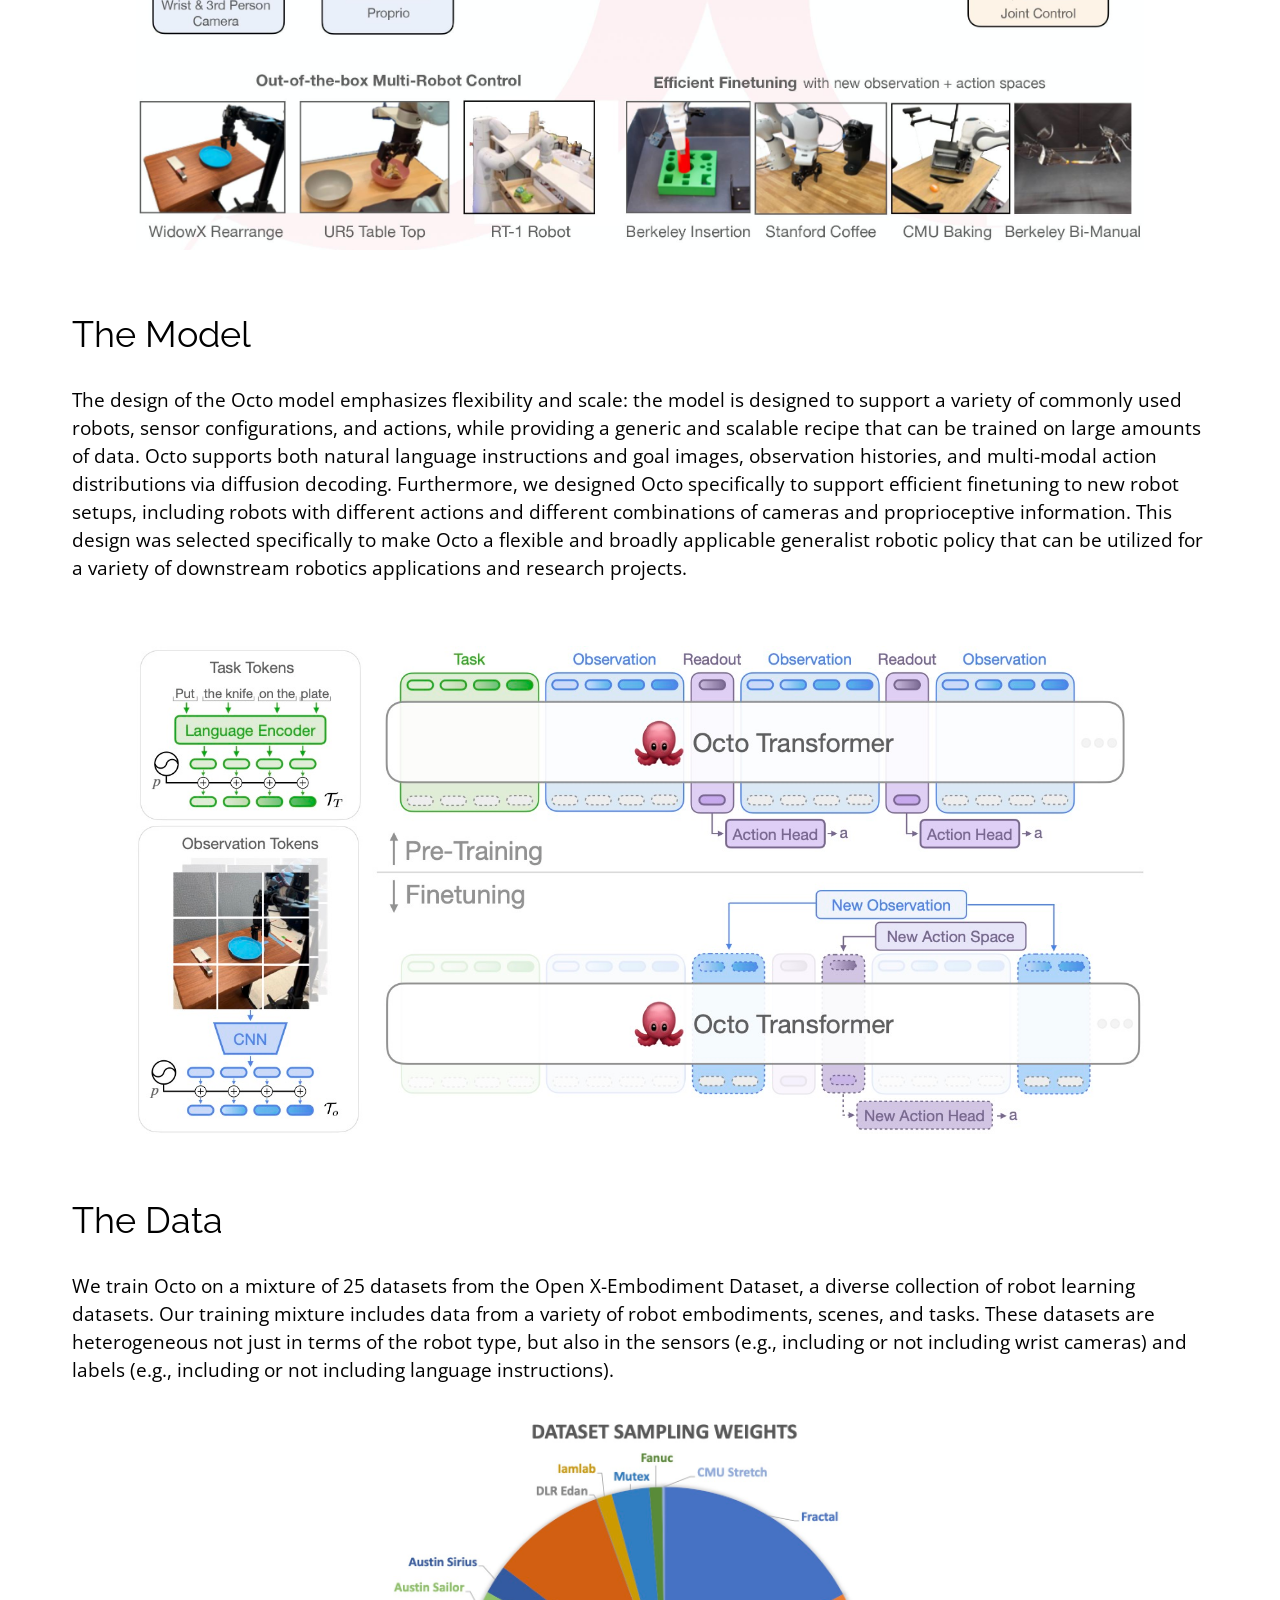
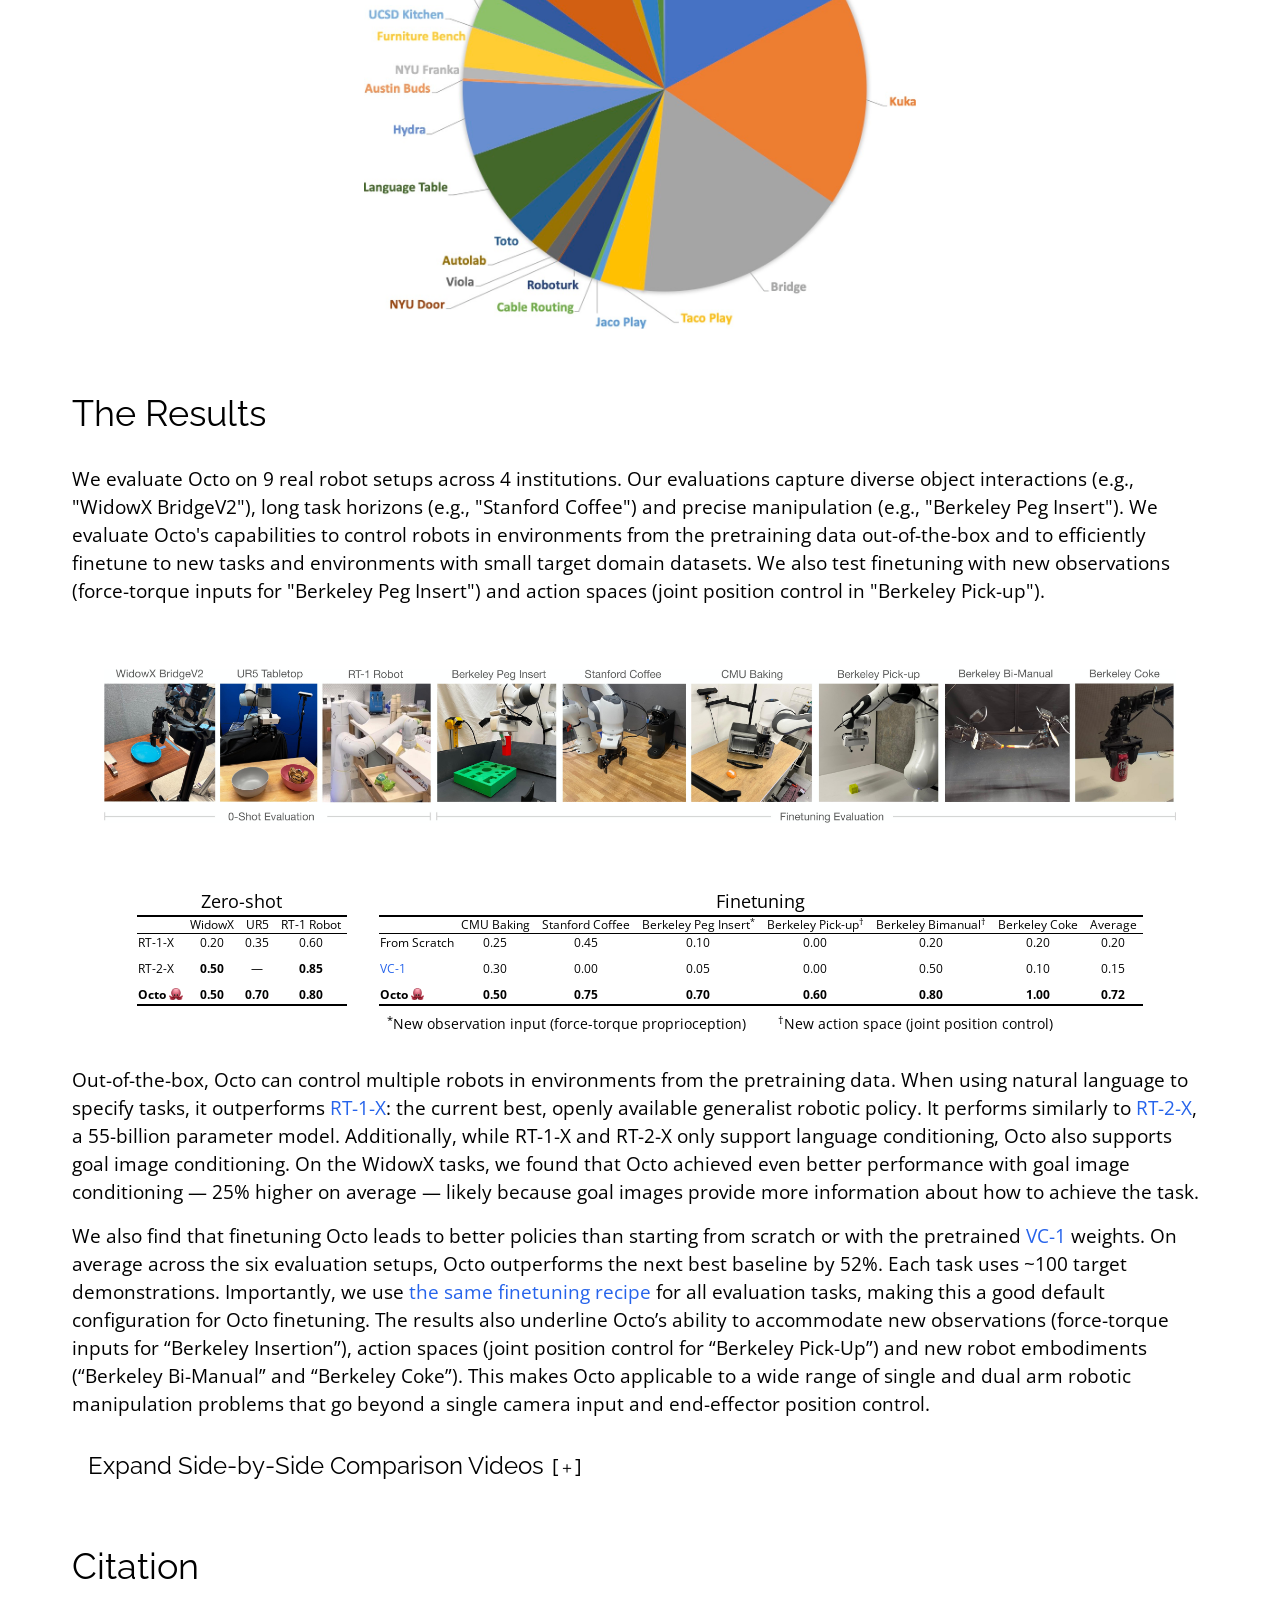
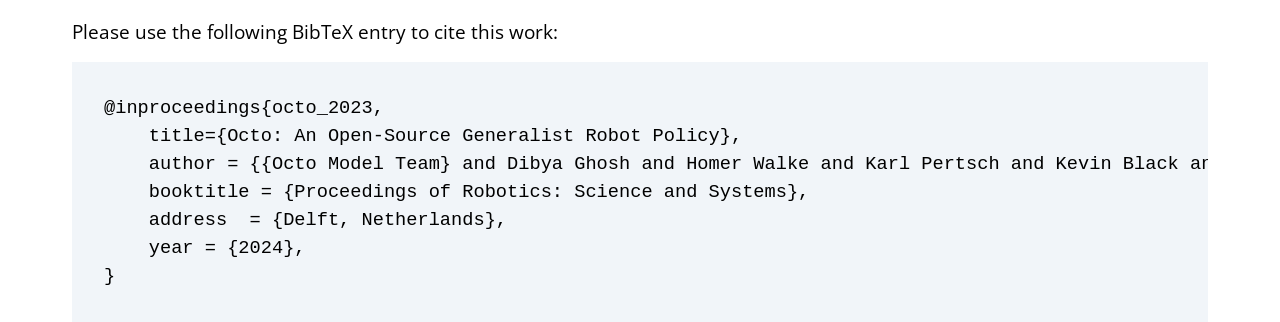
==== commit fba9b04b: "Updates" ====
--- a/index.html
+++ b/index.html
@@ -12,24 +12,24 @@
 
 	<title>🐙 Octo: An Open-Source Generalist Robot Policy</title>
 	
-		<link href="./_app/immutable/assets/0.ff3eaa70.css" rel="stylesheet">
+		<link href="./_app/immutable/assets/0.ff97f188.css" rel="stylesheet">
 		<link href="./_app/immutable/assets/2.ccce21b9.css" rel="stylesheet">
-		<link rel="modulepreload" href="./_app/immutable/entry/start.f0e420e4.js">
+		<link rel="modulepreload" href="./_app/immutable/entry/start.330ef8f1.js">
 		<link rel="modulepreload" href="./_app/immutable/chunks/scheduler.df819399.js">
-		<link rel="modulepreload" href="./_app/immutable/chunks/singletons.7f7ec3b6.js">
-		<link rel="modulepreload" href="./_app/immutable/chunks/paths.e593730f.js">
-		<link rel="modulepreload" href="./_app/immutable/entry/app.ecbaf1e2.js">
+		<link rel="modulepreload" href="./_app/immutable/chunks/singletons.03a341f8.js">
+		<link rel="modulepreload" href="./_app/immutable/chunks/paths.40837970.js">
+		<link rel="modulepreload" href="./_app/immutable/entry/app.97479aef.js">
 		<link rel="modulepreload" href="./_app/immutable/chunks/index.8f68d1ce.js">
-		<link rel="modulepreload" href="./_app/immutable/nodes/0.bfe1143a.js">
-		<link rel="modulepreload" href="./_app/immutable/nodes/2.3b03ff25.js">
+		<link rel="modulepreload" href="./_app/immutable/nodes/0.efe6d8bc.js">
+		<link rel="modulepreload" href="./_app/immutable/nodes/2.df5327aa.js">
 </head>
 
 <body data-sveltekit-preload-data="hover">
-	<div style="display: contents">   <div class="w-full h-screen mb-0 flex flex-col items-center justify-center bg-gradient-to-b from-amber-500 to-amber-100 transition-all ease-in-out duration-1000 overflow-hidden relative svelte-2cm2hv"><div class="mx-4 md:mx-16 flex flex-col justify-center pb-32"><h1 class="leading-tight transition-all duration-1000 font-light svelte-2cm2hv"><span class="font-bold"><img src="/octo.png" alt="octo" class="h-[1em] inline align-[-0.1em]"> Octo:</span> An Open-Source Generalist Robot Policy</h1></div> <div class="h-32 w-full absolute bottom-0" data-svelte-h="svelte-rtr8ti"><svg class="w-full h-full" xmlns="http://www.w3.org/2000/svg" xmlns:xlink="http://www.w3.org/1999/xlink" viewBox="0 24 150 28" preserveAspectRatio="none" shape-rendering="auto"><defs><path id="gentle-wave" d="M-160 44c30 0 58-18 88-18s 58 18 88 18 58-18 88-18 58 18 88 18 v44h-352z"></path></defs><g class="parallax svelte-2cm2hv"><use xlink:href="#gentle-wave" x="48" y="0" fill="rgba(107, 124, 250, 0.7" class="svelte-2cm2hv"></use><use xlink:href="#gentle-wave" x="48" y="3" fill="rgba(50, 82, 227, 0.5)" class="svelte-2cm2hv"></use><use xlink:href="#gentle-wave" x="48" y="5" fill="rgba(107, 124, 250, 0.3)" class="svelte-2cm2hv"></use><use xlink:href="#gentle-wave" x="48" y="7" fill="rgba(30, 74, 200, 0.8)" class="svelte-2cm2hv"></use></g></svg></div></div>   <div class="max-w-4xl w-full px-2 pt-4 flex flex-col items-center mx-auto" data-svelte-h="svelte-1vs20sm"> <div class="flex flex-col items-center text-xl"><span class="font-bold">Octo Model Team</span> <div class="flex justify-center flex-wrap mt-2 underline decoration-dotted decoration-blue-500 underline-offset-2"><span class="px-2">Dibya Ghosh*<sup>,1</sup></span> <span class="px-2">Homer Walke*<sup>,1</sup></span> <span class="px-2">Karl Pertsch*<sup>,1,2</sup></span> <span class="px-2">Kevin Black*<sup>,1</sup></span> <span class="px-2">Oier Mees*<sup>,1</sup></span></div> <div class="flex justify-center flex-wrap mt-2 underline decoration-dotted decoration-amber-500 underline-offset-2"><span class="px-2">Sudeep Dasari<sup>3</sup></span> <span class="px-2">Joey Hejna<sup>2</sup></span> <span class="px-2">Tobias Kreiman<sup>1</sup></span> <span class="px-2">Charles Xu<sup>1</sup></span> <span class="px-2">Jianlan Luo<sup>1</sup></span> <span class="px-2">You Liang Tan<sup>1</sup></span></div> <div class="flex justify-center flex-wrap mt-2 underline decoration-dotted decoration-green-500 underline-offset-2"><span class="px-2">Dorsa Sadigh<sup>2</sup></span> <span class="px-2">Chelsea Finn<sup>2</sup></span> <span class="px-2">Sergey Levine<sup>1</sup></span></div> <div class="flex justify-center mt-4">*denotes equal contribution, listed in alphabetical order</div> <div class="flex justify-center flex-wrap"><span class="px-4">1. UC Berkeley</span> <span class="px-4">2. Stanford University</span> <span class="px-4">3. Carnegie Mellon University</span></div></div>  <div class="flex w-full justify-between text-center pt-4 text-lg pb-4 mx-auto px-4"><div class="flex flex-col justify-end hover:bg-sky-200 rounded-md w-32"><a href="/paper.pdf" class="hover:underline text-black p-4 flex flex-col items-center"><img src="/documents.svg" alt="documents" class="w-16">
+	<div style="display: contents">   <div class="w-full h-screen mb-0 flex flex-col items-center justify-center bg-gradient-to-b from-amber-500 to-amber-100 transition-all ease-in-out duration-1000 overflow-hidden relative svelte-2cm2hv"><div class="mx-4 md:mx-16 flex flex-col justify-center pb-32"><h1 class="leading-tight transition-all duration-1000 font-light svelte-2cm2hv"><span class="font-bold"><img src="/octo.png" alt="octo" class="h-[1em] inline align-[-0.1em]"> Octo:</span> An Open-Source Generalist Robot Policy</h1></div> <div class="h-32 w-full absolute bottom-0" data-svelte-h="svelte-rtr8ti"><svg class="w-full h-full" xmlns="http://www.w3.org/2000/svg" xmlns:xlink="http://www.w3.org/1999/xlink" viewBox="0 24 150 28" preserveAspectRatio="none" shape-rendering="auto"><defs><path id="gentle-wave" d="M-160 44c30 0 58-18 88-18s 58 18 88 18 58-18 88-18 58 18 88 18 v44h-352z"></path></defs><g class="parallax svelte-2cm2hv"><use xlink:href="#gentle-wave" x="48" y="0" fill="rgba(107, 124, 250, 0.7" class="svelte-2cm2hv"></use><use xlink:href="#gentle-wave" x="48" y="3" fill="rgba(50, 82, 227, 0.5)" class="svelte-2cm2hv"></use><use xlink:href="#gentle-wave" x="48" y="5" fill="rgba(107, 124, 250, 0.3)" class="svelte-2cm2hv"></use><use xlink:href="#gentle-wave" x="48" y="7" fill="rgba(30, 74, 200, 0.8)" class="svelte-2cm2hv"></use></g></svg></div></div>   <div class="max-w-4xl w-full px-2 pt-4 flex flex-col items-center mx-auto" data-svelte-h="svelte-ylt2re"> <div class="flex flex-col items-center text-xl"><span class="font-bold">Octo Model Team</span> <div class="flex justify-center flex-wrap mt-2 underline decoration-dotted decoration-blue-500 underline-offset-2"><span class="px-2">Dibya Ghosh*<sup>,1</sup></span> <span class="px-2">Homer Walke*<sup>,1</sup></span> <span class="px-2">Karl Pertsch*<sup>,1,2</sup></span> <span class="px-2">Kevin Black*<sup>,1</sup></span> <span class="px-2">Oier Mees*<sup>,1</sup></span></div> <div class="flex justify-center flex-wrap mt-2 underline decoration-dotted decoration-amber-500 underline-offset-2"><span class="px-2">Sudeep Dasari<sup>3</sup></span> <span class="px-2">Joey Hejna<sup>2</sup></span> <span class="px-2">Tobias Kreiman<sup>1</sup></span> <span class="px-2">Charles Xu<sup>1</sup></span> <span class="px-2">Jianlan Luo<sup>1</sup></span> <span class="px-2">You Liang Tan<sup>1</sup></span></div> <div class="flex justify-center flex-wrap mt-2 underline decoration-dotted decoration-green-500 underline-offset-2"><span class="px-2">Pannag Sanketi<sup>4</sup></span> <span class="px-2">Quan Vuong<sup>4</sup></span> <span class="px-2">Ted Xiao<sup>4</sup></span> <span class="px-2">Dorsa Sadigh<sup>2</sup></span> <span class="px-2">Chelsea Finn<sup>2</sup></span> <span class="px-2">Sergey Levine<sup>1</sup></span></div> <div class="flex justify-center mt-4">*denotes equal contribution, listed in alphabetical order</div> <div class="flex justify-center flex-wrap"><span class="px-4">1. UC Berkeley</span> <span class="px-4">2. Stanford University</span> <span class="px-4">3. Carnegie Mellon University</span> <span class="px-4">4. Google DeepMind</span></div></div>  <div class="flex w-full justify-between text-center pt-4 text-lg pb-4 mx-auto px-4"><div class="flex flex-col justify-end hover:bg-sky-200 rounded-md w-32"><a href="/paper.pdf" class="hover:underline text-black p-4 flex flex-col items-center"><img src="/documents.svg" alt="documents" class="w-16">
 				Report</a></div> <div class="flex flex-col justify-end hover:bg-sky-200 rounded-md w-32"><a href="https://github.com/octo-models/octo" class="hover:underline text-black p-4 flex flex-col items-center"><img src="/github-mark.svg" alt="code" class="w-16">
 				Code</a></div> <div class="flex flex-col justify-end hover:bg-sky-200 rounded-md w-32"><a href="https://colab.research.google.com/drive/1z0vELj_lX9OWeoMG_WvXnQs43aPOEAhz?usp=sharing" class="hover:underline text-black p-4 flex flex-col items-center"><img src="/colab2.svg" alt="colab" class="w-20">
 				Colab</a></div> <div class="flex flex-col justify-end hover:bg-sky-200 rounded-md w-32"><a href="https://huggingface.co/rail-berkeley" class="hover:underline text-black p-4 flex flex-col items-center"><img src="/weights.svg" alt="weights" class="w-16">
-				Weights</a></div></div></div>  <div class="w-full bg-slate-100 px-2 md:px-16 py-8"><div class="w-full flex justify-center" id="container"> <div class="splide"><div class="splide__track"><ul class="splide__list"><li class="splide__slide"><div class="px-2"><div class="rounded-lg overflow-hidden flex justify-center w-full"><img class="w-full" autoplay src="/videos/out_ours_ur5_tiger.jpg"></div> </div> </li><li class="splide__slide"><div class="px-2"><div class="rounded-lg overflow-hidden flex justify-center w-full"><img class="w-full" autoplay src="/videos/out_cmu.jpg"></div> </div> </li><li class="splide__slide"><div class="px-2"><div class="rounded-lg overflow-hidden flex justify-center w-full"><img class="w-full" autoplay src="/videos/out_iliad.jpg"></div> </div> </li><li class="splide__slide"><div class="px-2"><div class="rounded-lg overflow-hidden flex justify-center w-full"><img class="w-full" autoplay src="/videos/out_ours_ur5_cloth.jpg"></div> </div> </li><li class="splide__slide"><div class="px-2"><div class="rounded-lg overflow-hidden flex justify-center w-full"><img class="w-full" autoplay src="/videos/out_fmb.jpg"></div> </div> </li><li class="splide__slide"><div class="px-2"><div class="rounded-lg overflow-hidden flex justify-center w-full"><img class="w-full" autoplay src="/videos/out_bridge.jpg"></div> </div> </li><li class="splide__slide"><div class="px-2"><div class="rounded-lg overflow-hidden flex justify-center w-full"><img class="w-full" autoplay src="/videos/out_rpt.jpg"></div> </div> </li></ul></div></div> </div></div>  <div class="max-w-6xl w-full px-2 pt-4 mx-auto"> <p class="mt-8 text-l">We introduce Octo <img src="/octo.png" alt="octo" class="h-[1em] inline align-[-0.1em]">, our ongoing effort for building open-source, widely applicable generalist
+				Weights</a></div></div></div>  <div class="w-full bg-slate-100 px-2 md:px-16 py-8"><div class="w-full flex justify-center" id="container"> <div class="splide"><div class="splide__track"><ul class="splide__list"><li class="splide__slide"><div class="px-2"><div class="rounded-lg overflow-hidden flex justify-center w-full"><img class="w-full" autoplay src="/videos/out_ours_ur5_tiger.jpg"></div> </div> </li><li class="splide__slide"><div class="px-2"><div class="rounded-lg overflow-hidden flex justify-center w-full"><img class="w-full" autoplay src="/videos/out_cmu.jpg"></div> </div> </li><li class="splide__slide"><div class="px-2"><div class="rounded-lg overflow-hidden flex justify-center w-full"><img class="w-full" autoplay src="/videos/out_iliad.jpg"></div> </div> </li><li class="splide__slide"><div class="px-2"><div class="rounded-lg overflow-hidden flex justify-center w-full"><img class="w-full" autoplay src="/videos/out_ours_ur5_cloth.jpg"></div> </div> </li><li class="splide__slide"><div class="px-2"><div class="rounded-lg overflow-hidden flex justify-center w-full"><img class="w-full" autoplay src="/videos/out_fmb.jpg"></div> </div> </li><li class="splide__slide"><div class="px-2"><div class="rounded-lg overflow-hidden flex justify-center w-full"><img class="w-full" autoplay src="/videos/out_bridge.jpg"></div> </div> </li><li class="splide__slide"><div class="px-2"><div class="rounded-lg overflow-hidden flex justify-center w-full"><img class="w-full" autoplay src="/videos/out_rpt.jpg"></div> </div> </li><li class="splide__slide"><div class="px-2"><div class="rounded-lg overflow-hidden flex justify-center w-full"><img class="w-full" autoplay src="/videos/out_aloha.jpg"></div> </div> </li><li class="splide__slide"><div class="px-2"><div class="rounded-lg overflow-hidden flex justify-center w-full"><img class="w-full" autoplay src="/videos/out_google.jpg"></div> </div> </li></ul></div></div> </div></div>  <div class="max-w-6xl w-full px-2 pt-4 mx-auto"> <p class="mt-8 text-l">We introduce Octo <img src="/octo.png" alt="octo" class="h-[1em] inline align-[-0.1em]">, our ongoing effort for building open-source, widely applicable generalist
 		policies for robotic manipulation. The Octo model is a transformer-based diffusion policy,
 		pretrained on 800k robot episodes from the
 		<a href="https://robotics-transformer-x.github.io/" data-svelte-h="svelte-14855xq">Open X-Embodiment dataset</a>. It supports
@@ -45,33 +45,33 @@
 		make Octo a flexible and broadly applicable generalist robotic policy that can be utilized for a
 		variety of downstream robotics applications and research projects.
 
-		<img src="/architecture.jpg" alt="model" class="w-full mt-16 px-2 md:px-16"></p>  <h2 class="text-4xl mt-16" data-svelte-h="svelte-j9rfip">The Data</h2> <p class="mt-8" data-svelte-h="svelte-4muid4">We train Octo on a mixture of 25 datasets from the Open X-Embodiment Dataset, a diverse
+		<img src="/architecture.jpg" alt="model" class="w-full mt-16 px-2 md:px-16"></p>  <h2 class="text-4xl mt-16" data-svelte-h="svelte-j9rfip">The Data</h2> <p class="mt-8" data-svelte-h="svelte-9qqk1n">We train Octo on a mixture of 25 datasets from the Open X-Embodiment Dataset, a diverse
 		collection of robot learning datasets. Our training mixture includes data from a variety of
 		robot embodiments, scenes, and tasks. These datasets are heterogeneous not just in terms of the
 		robot type, but also in the sensors (e.g., including or not including wrist cameras) and labels
 		(e.g., including or not including language instructions).
-		<img src="/sampling_weights.jpg" alt="model" class="w-full px-2 md:w-3/4 mt-16 mx-auto"></p>  <h2 class="text-4xl mt-16" data-svelte-h="svelte-vfli5r">The Results</h2> <p class="mt-8" data-svelte-h="svelte-lgpgkj">We evaluate Octo on 6 real robot setups across 3 institutions. Our evaluations capture diverse
+		<img src="/sampling_weights.jpg" alt="model" class="w-3/4 px-2 md:w-1/2 mt-10 mx-auto"></p>  <h2 class="text-4xl mt-16" data-svelte-h="svelte-vfli5r">The Results</h2> <p class="mt-8" data-svelte-h="svelte-1g595bd">We evaluate Octo on 9 real robot setups across 4 institutions. Our evaluations capture diverse
 		object interactions (e.g., &quot;WidowX BridgeV2&quot;), long task horizons (e.g., &quot;Stanford Coffee&quot;) and
 		precise manipulation (e.g., &quot;Berkeley Peg Insert&quot;). We evaluate Octo&#39;s capabilities to control
 		robots in environments from the pretraining data out-of-the-box and to efficiently finetune to
 		new tasks and environments with small target domain datasets. We also test finetuning with new
 		observations (force-torque inputs for &quot;Berkeley Peg Insert&quot;) and action spaces (joint position
 		control in &quot;Berkeley Pick-up&quot;).
-		<img src="/exp_setups.jpg" alt="model" class="w-full mt-16 px-2 md:px-8 mx-auto"></p> <div class="flex flex-wrap gap-y-4 justify-center mt-16"><table class="mr-2 md:mr-4 border-collapse text-center text-xs md:text-base lg:text-lg"><thead data-svelte-h="svelte-14b6ujw"><tr><th colspan="3" class="text-lg svelte-ii6qa2">Zero-shot</th></tr> <tr class="border-b border-t-2 border-black"><th class="svelte-ii6qa2"></th> <th class="svelte-ii6qa2">WidowX</th> <th class="svelte-ii6qa2">UR5</th></tr></thead> <tbody><tr class="md:border-b-8 md:border-b-transparent svelte-ii6qa2" data-svelte-h="svelte-1nx7e02"><td class="svelte-ii6qa2">RT-1-X</td> <td class="svelte-ii6qa2">0.20</td> <td class="svelte-ii6qa2">0.35</td></tr> <tr class="md:border-b-8 md:border-b-transparent svelte-ii6qa2" data-svelte-h="svelte-1rvf4dw"><td class="svelte-ii6qa2">RT-2-X</td> <td class="font-bold svelte-ii6qa2">0.50</td> <td class="svelte-ii6qa2">—</td></tr> <tr class="border-b-2 border-black font-bold svelte-ii6qa2"><td class="svelte-ii6qa2">Octo <img src="/octo.png" alt="octo" class="h-[1em] inline align-[-0.1em]"></td> <td class="svelte-ii6qa2" data-svelte-h="svelte-1jskovd">0.50</td> <td class="svelte-ii6qa2" data-svelte-h="svelte-g0d817">0.70</td></tr></tbody></table> <table class="ml-2 md:ml-4 border-collapse text-center text-xs md:text-base lg:text-lg"><thead data-svelte-h="svelte-kdrmok"><tr><th colspan="6" class="text-lg svelte-ii6qa2">Finetuning</th></tr> <tr class="border-b border-t-2 border-black"><th class="svelte-ii6qa2"></th> <th class="svelte-ii6qa2">CMU Baking</th> <th class="svelte-ii6qa2">Stanford Coffee</th> <th class="svelte-ii6qa2">Berkeley Peg Insert<sup>*</sup></th> <th class="svelte-ii6qa2">Berkeley Pick-up<sup>†</sup></th> <th class="svelte-ii6qa2">Average</th></tr></thead> <tbody><tr class="md:border-b-8 md:border-b-transparent svelte-ii6qa2" data-svelte-h="svelte-x9vv2o"><td class="svelte-ii6qa2">From Scratch</td> <td class="svelte-ii6qa2">0.25</td> <td class="svelte-ii6qa2">0.45</td> <td class="svelte-ii6qa2">0.10</td> <td class="svelte-ii6qa2">0.00</td> <td class="svelte-ii6qa2">0.20</td></tr> <tr class="md:border-b-8 md:border-b-transparent svelte-ii6qa2" data-svelte-h="svelte-wd15py"><td class="svelte-ii6qa2"><a href="https://eai-vc.github.io/">VC-1</a></td> <td class="svelte-ii6qa2">0.30</td> <td class="svelte-ii6qa2">0.00</td> <td class="svelte-ii6qa2">0.05</td> <td class="svelte-ii6qa2">0.00</td> <td class="svelte-ii6qa2">0.09</td></tr> <tr class="border-b-2 border-black font-bold svelte-ii6qa2"><td class="svelte-ii6qa2">Octo <img src="/octo.png" alt="octo" class="h-[1em] inline align-[-0.1em]"></td> <td class="svelte-ii6qa2" data-svelte-h="svelte-1jskovd">0.50</td> <td class="svelte-ii6qa2" data-svelte-h="svelte-uuwxug">0.75</td> <td class="svelte-ii6qa2" data-svelte-h="svelte-g0d817">0.70</td> <td class="svelte-ii6qa2" data-svelte-h="svelte-trvq3u">0.60</td> <td class="svelte-ii6qa2" data-svelte-h="svelte-3e69h2">0.64</td></tr></tbody></table></div> <div class="mt-2 flex justify-center text-xs md:text-base" data-svelte-h="svelte-ykbvn7"><div class="px-4"><sup>*</sup>New observation input (force-torque proprioception)</div> <div class="px-4"><sup>†</sup>New action space (joint position control)</div></div> <p class="mt-8" data-svelte-h="svelte-1te8rbi">Out-of-the-box, Octo can control multiple robots in environments from the pretraining data. When
+		<img src="/exp_setups.jpg" alt="model" class="w-full mt-16 px-2 md:px-8 mx-auto"></p> <div class="flex flex-wrap gap-y-4 justify-center mt-16"><table class="mr-2 md:mr-4 border-collapse text-center text-xs"><thead data-svelte-h="svelte-b5so5l"><tr><th colspan="4" class="text-lg svelte-ii6qa2">Zero-shot</th></tr> <tr class="border-b border-t-2 border-black"><th class="svelte-ii6qa2"></th> <th class="svelte-ii6qa2">WidowX</th> <th class="svelte-ii6qa2">UR5</th> <th class="svelte-ii6qa2">RT-1 Robot</th></tr></thead> <tbody><tr class="md:border-b-8 md:border-b-transparent svelte-ii6qa2" data-svelte-h="svelte-1tss8wq"><td class="svelte-ii6qa2">RT-1-X</td> <td class="svelte-ii6qa2">0.20</td> <td class="svelte-ii6qa2">0.35</td> <td class="svelte-ii6qa2">0.60</td></tr> <tr class="md:border-b-8 md:border-b-transparent svelte-ii6qa2" data-svelte-h="svelte-13hmizx"><td class="svelte-ii6qa2">RT-2-X</td> <td class="font-bold svelte-ii6qa2">0.50</td> <td class="svelte-ii6qa2">—</td> <td class="font-bold svelte-ii6qa2">0.85</td></tr> <tr class="border-b-2 border-black font-bold svelte-ii6qa2"><td class="svelte-ii6qa2">Octo <img src="/octo.png" alt="octo" class="h-[1em] inline align-[-0.1em]"></td> <td class="svelte-ii6qa2" data-svelte-h="svelte-1jskovd">0.50</td> <td class="svelte-ii6qa2" data-svelte-h="svelte-g0d817">0.70</td> <td class="svelte-ii6qa2" data-svelte-h="svelte-1p0sb18">0.80</td></tr></tbody></table> <table class="ml-2 md:ml-4 border-collapse text-center text-xs"><thead data-svelte-h="svelte-8j53u6"><tr><th colspan="8" class="text-lg svelte-ii6qa2">Finetuning</th></tr> <tr class="border-b border-t-2 border-black"><th class="svelte-ii6qa2"></th> <th class="svelte-ii6qa2">CMU Baking</th> <th class="svelte-ii6qa2">Stanford Coffee</th> <th class="svelte-ii6qa2">Berkeley Peg Insert<sup>*</sup></th> <th class="svelte-ii6qa2">Berkeley Pick-up<sup>†</sup></th> <th class="svelte-ii6qa2">Berkeley Bimanual<sup>†</sup></th> <th class="svelte-ii6qa2">Berkeley Coke</th> <th class="svelte-ii6qa2">Average</th></tr></thead> <tbody><tr class="md:border-b-8 md:border-b-transparent svelte-ii6qa2" data-svelte-h="svelte-9i74ow"><td class="svelte-ii6qa2">From Scratch</td> <td class="svelte-ii6qa2">0.25</td> <td class="svelte-ii6qa2">0.45</td> <td class="svelte-ii6qa2">0.10</td> <td class="svelte-ii6qa2">0.00</td> <td class="svelte-ii6qa2">0.20</td> <td class="svelte-ii6qa2">0.20</td> <td class="svelte-ii6qa2">0.20</td></tr> <tr class="md:border-b-8 md:border-b-transparent svelte-ii6qa2" data-svelte-h="svelte-1y9h0n7"><td class="svelte-ii6qa2"><a href="https://eai-vc.github.io/">VC-1</a></td> <td class="svelte-ii6qa2">0.30</td> <td class="svelte-ii6qa2">0.00</td> <td class="svelte-ii6qa2">0.05</td> <td class="svelte-ii6qa2">0.00</td> <td class="svelte-ii6qa2">0.50</td> <td class="svelte-ii6qa2">0.10</td> <td class="svelte-ii6qa2">0.15</td></tr> <tr class="border-b-2 border-black font-bold svelte-ii6qa2"><td class="svelte-ii6qa2">Octo <img src="/octo.png" alt="octo" class="h-[1em] inline align-[-0.1em]"></td> <td class="svelte-ii6qa2" data-svelte-h="svelte-1jskovd">0.50</td> <td class="svelte-ii6qa2" data-svelte-h="svelte-uuwxug">0.75</td> <td class="svelte-ii6qa2" data-svelte-h="svelte-g0d817">0.70</td> <td class="svelte-ii6qa2" data-svelte-h="svelte-trvq3u">0.60</td> <td class="svelte-ii6qa2" data-svelte-h="svelte-1p0sb18">0.80</td> <td class="svelte-ii6qa2" data-svelte-h="svelte-1pgmcwh">1.00</td> <td class="svelte-ii6qa2" data-svelte-h="svelte-dg0hmd">0.72</td></tr></tbody></table></div> <div class="mt-2 ml-40 flex justify-center text-xs md:text-sm" data-svelte-h="svelte-1ii2v24"><div class="px-4"><sup>*</sup>New observation input (force-torque proprioception)</div> <div class="px-4"><sup>†</sup>New action space (joint position control)</div></div> <p class="mt-8" data-svelte-h="svelte-1te8rbi">Out-of-the-box, Octo can control multiple robots in environments from the pretraining data. When
 		using natural language to specify tasks, it outperforms <a href="https://robotics-transformer-x.github.io/">RT-1-X</a>: the current best, openly available generalist robotic policy. It performs similarly to
 		<a href="https://robotics-transformer-x.github.io/">RT-2-X</a>, a 55-billion parameter model.
 		Additionally, while RT-1-X and RT-2-X only support language conditioning, Octo also supports
 		goal image conditioning. On the WidowX tasks, we found that Octo achieved even better
 		performance with goal image conditioning — 25% higher on average — likely because
-		goal images provide more information about how to achieve the task.</p> <p class="mt-4" data-svelte-h="svelte-w1hvhz">We also find that finetuning Octo leads to better policies than starting from scratch or with
-		the pretrained <a href="https://eai-vc.github.io">VC-1</a> weights, with an average success rate
-		improvement of 55% across the four evaluation tasks. Each task uses ~100 target
+		goal images provide more information about how to achieve the task.</p> <p class="mt-4" data-svelte-h="svelte-1piupnw">We also find that finetuning Octo leads to better policies than starting from scratch or with
+		the pretrained <a href="https://eai-vc.github.io">VC-1</a> weights. On average across the six evaluation 
+		setups, Octo outperforms the next best baseline by 52%. Each task uses ~100 target
 		demonstrations. Importantly, we use
-		<a href="https://github.com/octo-models/octo/blob/main/scripts/configs/finetune_config.py">the same finetuning recipe</a> for all evaluation tasks, making this a good default configuration for Octo finetuning. The results
-		underline Octo&#39;s ability to accommodate new observations (force-torque inputs for &quot;Berkeley Peg Insert&quot;)
-		and action spaces (joint position control for &quot;Berkeley Pick-up&quot;). This makes Octo applicable to
-		a wide range of robot control problems that go beyond a single camera input and end-effector position
-		control.</p> <div class="mt-8 md:ml-4 ml-1 text-left"></div>  <h2 class="text-4xl mt-16" data-svelte-h="svelte-1onhk75">Citation</h2> <p class="mt-8" data-svelte-h="svelte-1bcmm9r">Please use the following BibTeX entry to cite this work:</p> <pre class="mt-4 overflow-x-scroll bg-slate-100 p-8">@inproceedings{octo_2023,
+		<a href="https://github.com/octo-models/octo/blob/main/scripts/configs/finetune_config.py">the same finetuning recipe</a> for all evaluation tasks, making this a good default configuration for Octo finetuning. The results 
+		also underline Octo’s ability to accommodate new observations (force-torque inputs for “Berkeley Insertion”),
+		action spaces (joint position control for “Berkeley Pick-Up”) and new robot embodiments (“Berkeley Bi-Manual” 
+		and “Berkeley Coke”). This makes Octo applicable to a wide range of single and dual arm robotic manipulation 
+		problems that go beyond a single camera input and end-effector position control.</p> <div class="mt-8 md:ml-4 ml-1 text-left"></div>  <h2 class="text-4xl mt-16" data-svelte-h="svelte-1onhk75">Citation</h2> <p class="mt-8" data-svelte-h="svelte-1bcmm9r">Please use the following BibTeX entry to cite this work:</p> <pre class="mt-4 overflow-x-scroll bg-slate-100 p-8">@inproceedings{octo_2023,
     title={Octo: An Open-Source Generalist Robot Policy},
     author = {{Octo Model Team} and Dibya Ghosh and Homer Walke and Karl Pertsch and Kevin Black and Oier Mees and Sudeep Dasari and Joey Hejna and Charles Xu and Jianlan Luo and Tobias Kreiman and {You Liang} Tan and Pannag Sanketi and Quan Vuong and Ted Xiao and Dorsa Sadigh and Chelsea Finn and Sergey Levine},
     booktitle = {Proceedings of Robotics: Science and Systems},
@@ -81,7 +81,7 @@
 			
 			<script>
 				{
-					__sveltekit_12v7njz = {
+					__sveltekit_nbxreg = {
 						base: new URL(".", location).pathname.slice(0, -1),
 						env: {}
 					};
@@ -91,8 +91,8 @@
 					const data = [null,null];
 
 					Promise.all([
-						import("./_app/immutable/entry/start.f0e420e4.js"),
-						import("./_app/immutable/entry/app.ecbaf1e2.js")
+						import("./_app/immutable/entry/start.330ef8f1.js"),
+						import("./_app/immutable/entry/app.97479aef.js")
 					]).then(([kit, app]) => {
 						kit.start(app, element, {
 							node_ids: [0, 2],
--- a/_app/immutable/assets/0.ff97f188.css
+++ b/_app/immutable/assets/0.ff97f188.css
@@ -0,0 +1 @@
+*,:before,:after{box-sizing:border-box;border-width:0;border-style:solid;border-color:#e5e7eb}:before,:after{--tw-content: ""}html,:host{line-height:1.5;-webkit-text-size-adjust:100%;-moz-tab-size:4;-o-tab-size:4;tab-size:4;font-family:ui-sans-serif,system-ui,sans-serif,"Apple Color Emoji","Segoe UI Emoji",Segoe UI Symbol,"Noto Color Emoji";font-feature-settings:normal;font-variation-settings:normal;-webkit-tap-highlight-color:transparent}body{margin:0;line-height:inherit}hr{height:0;color:inherit;border-top-width:1px}abbr:where([title]){-webkit-text-decoration:underline dotted;text-decoration:underline dotted}h1,h2,h3,h4,h5,h6{font-size:inherit;font-weight:inherit}a{color:inherit;text-decoration:inherit}b,strong{font-weight:bolder}code,kbd,samp,pre{font-family:ui-monospace,SFMono-Regular,Menlo,Monaco,Consolas,Liberation Mono,Courier New,monospace;font-feature-settings:normal;font-variation-settings:normal;font-size:1em}small{font-size:80%}sub,sup{font-size:75%;line-height:0;position:relative;vertical-align:baseline}sub{bottom:-.25em}sup{top:-.5em}table{text-indent:0;border-color:inherit;border-collapse:collapse}button,input,optgroup,select,textarea{font-family:inherit;font-feature-settings:inherit;font-variation-settings:inherit;font-size:100%;font-weight:inherit;line-height:inherit;letter-spacing:inherit;color:inherit;margin:0;padding:0}button,select{text-transform:none}button,input:where([type=button]),input:where([type=reset]),input:where([type=submit]){-webkit-appearance:button;background-color:transparent;background-image:none}:-moz-focusring{outline:auto}:-moz-ui-invalid{box-shadow:none}progress{vertical-align:baseline}::-webkit-inner-spin-button,::-webkit-outer-spin-button{height:auto}[type=search]{-webkit-appearance:textfield;outline-offset:-2px}::-webkit-search-decoration{-webkit-appearance:none}::-webkit-file-upload-button{-webkit-appearance:button;font:inherit}summary{display:list-item}blockquote,dl,dd,h1,h2,h3,h4,h5,h6,hr,figure,p,pre{margin:0}fieldset{margin:0;padding:0}legend{padding:0}ol,ul,menu{list-style:none;margin:0;padding:0}dialog{padding:0}textarea{resize:vertical}input::-moz-placeholder,textarea::-moz-placeholder{opacity:1;color:#9ca3af}input::placeholder,textarea::placeholder{opacity:1;color:#9ca3af}button,[role=button]{cursor:pointer}:disabled{cursor:default}img,svg,video,canvas,audio,iframe,embed,object{display:block;vertical-align:middle}img,video{max-width:100%;height:auto}[hidden]{display:none}*,:before,:after{--tw-border-spacing-x: 0;--tw-border-spacing-y: 0;--tw-translate-x: 0;--tw-translate-y: 0;--tw-rotate: 0;--tw-skew-x: 0;--tw-skew-y: 0;--tw-scale-x: 1;--tw-scale-y: 1;--tw-pan-x: ;--tw-pan-y: ;--tw-pinch-zoom: ;--tw-scroll-snap-strictness: proximity;--tw-gradient-from-position: ;--tw-gradient-via-position: ;--tw-gradient-to-position: ;--tw-ordinal: ;--tw-slashed-zero: ;--tw-numeric-figure: ;--tw-numeric-spacing: ;--tw-numeric-fraction: ;--tw-ring-inset: ;--tw-ring-offset-width: 0px;--tw-ring-offset-color: #fff;--tw-ring-color: rgb(59 130 246 / .5);--tw-ring-offset-shadow: 0 0 #0000;--tw-ring-shadow: 0 0 #0000;--tw-shadow: 0 0 #0000;--tw-shadow-colored: 0 0 #0000;--tw-blur: ;--tw-brightness: ;--tw-contrast: ;--tw-grayscale: ;--tw-hue-rotate: ;--tw-invert: ;--tw-saturate: ;--tw-sepia: ;--tw-drop-shadow: ;--tw-backdrop-blur: ;--tw-backdrop-brightness: ;--tw-backdrop-contrast: ;--tw-backdrop-grayscale: ;--tw-backdrop-hue-rotate: ;--tw-backdrop-invert: ;--tw-backdrop-opacity: ;--tw-backdrop-saturate: ;--tw-backdrop-sepia: ;--tw-contain-size: ;--tw-contain-layout: ;--tw-contain-paint: ;--tw-contain-style: }::backdrop{--tw-border-spacing-x: 0;--tw-border-spacing-y: 0;--tw-translate-x: 0;--tw-translate-y: 0;--tw-rotate: 0;--tw-skew-x: 0;--tw-skew-y: 0;--tw-scale-x: 1;--tw-scale-y: 1;--tw-pan-x: ;--tw-pan-y: ;--tw-pinch-zoom: ;--tw-scroll-snap-strictness: proximity;--tw-gradient-from-position: ;--tw-gradient-via-position: ;--tw-gradient-to-position: ;--tw-ordinal: ;--tw-slashed-zero: ;--tw-numeric-figure: ;--tw-numeric-spacing: ;--tw-numeric-fraction: ;--tw-ring-inset: ;--tw-ring-offset-width: 0px;--tw-ring-offset-color: #fff;--tw-ring-color: rgb(59 130 246 / .5);--tw-ring-offset-shadow: 0 0 #0000;--tw-ring-shadow: 0 0 #0000;--tw-shadow: 0 0 #0000;--tw-shadow-colored: 0 0 #0000;--tw-blur: ;--tw-brightness: ;--tw-contrast: ;--tw-grayscale: ;--tw-hue-rotate: ;--tw-invert: ;--tw-saturate: ;--tw-sepia: ;--tw-drop-shadow: ;--tw-backdrop-blur: ;--tw-backdrop-brightness: ;--tw-backdrop-contrast: ;--tw-backdrop-grayscale: ;--tw-backdrop-hue-rotate: ;--tw-backdrop-invert: ;--tw-backdrop-opacity: ;--tw-backdrop-saturate: ;--tw-backdrop-sepia: ;--tw-contain-size: ;--tw-contain-layout: ;--tw-contain-paint: ;--tw-contain-style: }.container{width:100%}@media (min-width: 640px){.container{max-width:640px}}@media (min-width: 768px){.container{max-width:768px}}@media (min-width: 1024px){.container{max-width:1024px}}@media (min-width: 1280px){.container{max-width:1280px}}@media (min-width: 1536px){.container{max-width:1536px}}.absolute{position:absolute}.relative{position:relative}.bottom-0{bottom:0}.bottom-0\.5{bottom:.125rem}.right-0{right:0}.right-0\.5{right:.125rem}.right-3{right:.75rem}.mx-2{margin-left:.5rem;margin-right:.5rem}.mx-4{margin-left:1rem;margin-right:1rem}.mx-auto{margin-left:auto;margin-right:auto}.mb-0{margin-bottom:0}.ml-1{margin-left:.25rem}.ml-2{margin-left:.5rem}.ml-40{margin-left:10rem}.mr-2{margin-right:.5rem}.mt-10{margin-top:2.5rem}.mt-16{margin-top:4rem}.mt-2{margin-top:.5rem}.mt-4{margin-top:1rem}.mt-8{margin-top:2rem}.inline{display:inline}.flex{display:flex}.table{display:table}.contents{display:contents}.h-32{height:8rem}.h-\[1em\]{height:1em}.h-full{height:100%}.h-screen{height:100vh}.w-16{width:4rem}.w-20{width:5rem}.w-3\/4{width:75%}.w-32{width:8rem}.w-full{width:100%}.max-w-4xl{max-width:56rem}.max-w-6xl{max-width:72rem}.max-w-\[500px\]{max-width:500px}.border-collapse{border-collapse:collapse}.scale-y-\[-1\]{--tw-scale-y: -1;transform:translate(var(--tw-translate-x),var(--tw-translate-y)) rotate(var(--tw-rotate)) skew(var(--tw-skew-x)) skewY(var(--tw-skew-y)) scaleX(var(--tw-scale-x)) scaleY(var(--tw-scale-y))}.transform{transform:translate(var(--tw-translate-x),var(--tw-translate-y)) rotate(var(--tw-rotate)) skew(var(--tw-skew-x)) skewY(var(--tw-skew-y)) scaleX(var(--tw-scale-x)) scaleY(var(--tw-scale-y))}.flex-col{flex-direction:column}.flex-wrap{flex-wrap:wrap}.items-center{align-items:center}.justify-start{justify-content:flex-start}.justify-end{justify-content:flex-end}.justify-center{justify-content:center}.justify-between{justify-content:space-between}.gap-y-4{row-gap:1rem}.overflow-hidden{overflow:hidden}.overflow-x-scroll{overflow-x:scroll}.rounded-lg{border-radius:.5rem}.rounded-md{border-radius:.375rem}.border-b{border-bottom-width:1px}.border-b-2{border-bottom-width:2px}.border-t-2{border-top-width:2px}.border-black{--tw-border-opacity: 1;border-color:rgb(0 0 0 / var(--tw-border-opacity))}.bg-slate-100{--tw-bg-opacity: 1;background-color:rgb(241 245 249 / var(--tw-bg-opacity))}.bg-opacity-50{--tw-bg-opacity: .5}.bg-gradient-to-b{background-image:linear-gradient(to bottom,var(--tw-gradient-stops))}.from-amber-200{--tw-gradient-from: #fde68a var(--tw-gradient-from-position);--tw-gradient-to: rgb(253 230 138 / 0) var(--tw-gradient-to-position);--tw-gradient-stops: var(--tw-gradient-from), var(--tw-gradient-to)}.from-amber-500{--tw-gradient-from: #f59e0b var(--tw-gradient-from-position);--tw-gradient-to: rgb(245 158 11 / 0) var(--tw-gradient-to-position);--tw-gradient-stops: var(--tw-gradient-from), var(--tw-gradient-to)}.to-amber-100{--tw-gradient-to: #fef3c7 var(--tw-gradient-to-position)}.to-white{--tw-gradient-to: #fff var(--tw-gradient-to-position)}.p-4{padding:1rem}.p-8{padding:2rem}.px-1{padding-left:.25rem;padding-right:.25rem}.px-2{padding-left:.5rem;padding-right:.5rem}.px-4{padding-left:1rem;padding-right:1rem}.py-2{padding-top:.5rem;padding-bottom:.5rem}.py-8{padding-top:2rem;padding-bottom:2rem}.pb-1{padding-bottom:.25rem}.pb-32{padding-bottom:8rem}.pb-4{padding-bottom:1rem}.pl-1{padding-left:.25rem}.pt-4{padding-top:1rem}.text-left{text-align:left}.text-center{text-align:center}.align-\[-0\.1em\]{vertical-align:-.1em}.text-2xl{font-size:1.5rem;line-height:2rem}.text-4xl{font-size:2.25rem;line-height:2.5rem}.text-base{font-size:1rem;line-height:1.5rem}.text-lg{font-size:1.125rem;line-height:1.75rem}.text-sm{font-size:.875rem;line-height:1.25rem}.text-xl{font-size:1.25rem;line-height:1.75rem}.text-xs{font-size:.75rem;line-height:1rem}.font-bold{font-weight:700}.font-light{font-weight:300}.font-medium{font-weight:500}.leading-tight{line-height:1.25}.text-black{--tw-text-opacity: 1;color:rgb(0 0 0 / var(--tw-text-opacity))}.text-stone-700{--tw-text-opacity: 1;color:rgb(68 64 60 / var(--tw-text-opacity))}.underline{text-decoration-line:underline}.decoration-amber-500{text-decoration-color:#f59e0b}.decoration-blue-500{text-decoration-color:#3b82f6}.decoration-green-500{text-decoration-color:#22c55e}.decoration-dotted{text-decoration-style:dotted}.underline-offset-2{text-underline-offset:2px}.transition-all{transition-property:all;transition-timing-function:cubic-bezier(.4,0,.2,1);transition-duration:.15s}.duration-1000{transition-duration:1s}.ease-in-out{transition-timing-function:cubic-bezier(.4,0,.2,1)}h1,h2,h3,h4{font-family:Raleway,sans-serif}body{font-family:Open Sans,sans-serif;font-size:14pt}a{color:#2563eb}.hover\:bg-sky-200:hover{--tw-bg-opacity: 1;background-color:rgb(186 230 253 / var(--tw-bg-opacity))}.hover\:underline:hover{text-decoration-line:underline}@media (min-width: 768px){.md\:mx-16{margin-left:4rem;margin-right:4rem}.md\:ml-4{margin-left:1rem}.md\:mr-4{margin-right:1rem}.md\:w-1\/2{width:50%}.md\:border-b-8{border-bottom-width:8px}.md\:border-b-transparent{border-bottom-color:transparent}.md\:px-16{padding-left:4rem;padding-right:4rem}.md\:px-8{padding-left:2rem;padding-right:2rem}.md\:text-sm{font-size:.875rem;line-height:1.25rem}}@font-face{font-family:Open Sans;font-style:normal;font-display:swap;font-weight:400;src:url(./open-sans-cyrillic-ext-400-normal.1928af2c.woff2) format("woff2"),url(./open-sans-cyrillic-ext-400-normal.b67f7c77.woff) format("woff");unicode-range:U+0460-052F,U+1C80-1C88,U+20B4,U+2DE0-2DFF,U+A640-A69F,U+FE2E-FE2F}@font-face{font-family:Open Sans;font-style:normal;font-display:swap;font-weight:400;src:url(./open-sans-cyrillic-400-normal.21e75944.woff2) format("woff2"),url(./open-sans-cyrillic-400-normal.2acd9386.woff) format("woff");unicode-range:U+0301,U+0400-045F,U+0490-0491,U+04B0-04B1,U+2116}@font-face{font-family:Open Sans;font-style:normal;font-display:swap;font-weight:400;src:url([data-uri]) format("woff2"),url([data-uri]) format("woff");unicode-range:U+1F00-1FFF}@font-face{font-family:Open Sans;font-style:normal;font-display:swap;font-weight:400;src:url(./open-sans-greek-400-normal.f9a9a7a4.woff2) format("woff2"),url(./open-sans-greek-400-normal.5b418adb.woff) format("woff");unicode-range:U+0370-0377,U+037A-037F,U+0384-038A,U+038C,U+038E-03A1,U+03A3-03FF}@font-face{font-family:Open Sans;font-style:normal;font-display:swap;font-weight:400;src:url(./open-sans-hebrew-400-normal.f515a6f8.woff2) format("woff2"),url(./open-sans-hebrew-400-normal.bbf5da27.woff) format("woff");unicode-range:U+0590-05FF,U+200C-2010,U+20AA,U+25CC,U+FB1D-FB4F}@font-face{font-family:Open Sans;font-style:normal;font-display:swap;font-weight:400;src:url(./open-sans-math-400-normal.6d4370b5.woff2) format("woff2"),url(./open-sans-math-400-normal.cc9f2e86.woff) format("woff");unicode-range:U+0302-0303,U+0305,U+0307-0308,U+0330,U+0391-03A1,U+03A3-03A9,U+03B1-03C9,U+03D1,U+03D5-03D6,U+03F0-03F1,U+03F4-03F5,U+2034-2037,U+2057,U+20D0-20DC,U+20E1,U+20E5-20EF,U+2102,U+210A-210E,U+2110-2112,U+2115,U+2119-211D,U+2124,U+2128,U+212C-212D,U+212F-2131,U+2133-2138,U+213C-2140,U+2145-2149,U+2190,U+2192,U+2194-21AE,U+21B0-21E5,U+21F1-21F2,U+21F4-2211,U+2213-2214,U+2216-22FF,U+2308-230B,U+2310,U+2319,U+231C-2321,U+2336-237A,U+237C,U+2395,U+239B-23B6,U+23D0,U+23DC-23E1,U+2474-2475,U+25AF,U+25B3,U+25B7,U+25BD,U+25C1,U+25CA,U+25CC,U+25FB,U+266D-266F,U+27C0-27FF,U+2900-2AFF,U+2B0E-2B11,U+2B30-2B4C,U+2BFE,U+FF5B,U+FF5D,U+1D400-1D7FF,U+1EE00-1EEFF}@font-face{font-family:Open Sans;font-style:normal;font-display:swap;font-weight:400;src:url(./open-sans-symbols-400-normal.37c813e5.woff2) format("woff2"),url(./open-sans-symbols-400-normal.663e4e12.woff) format("woff");unicode-range:U+0001-000C,U+000E-001F,U+007F-009F,U+20DD-20E0,U+20E2-20E4,U+2150-218F,U+2190,U+2192,U+2194-2199,U+21AF,U+21E6-21F0,U+21F3,U+2218-2219,U+2299,U+22C4-22C6,U+2300-243F,U+2440-244A,U+2460-24FF,U+25A0-27BF,U+2800-28FF,U+2921-2922,U+2981,U+29BF,U+29EB,U+2B00-2BFF,U+4DC0-4DFF,U+FFF9-FFFB,U+10140-1018E,U+10190-1019C,U+101A0,U+101D0-101FD,U+102E0-102FB,U+10E60-10E7E,U+1D2C0-1D2D3,U+1D2E0-1D37F,U+1F000-1F0FF,U+1F100-1F1AD,U+1F1E6-1F1FF,U+1F30D-1F30F,U+1F315,U+1F31C,U+1F31E,U+1F320-1F32C,U+1F336,U+1F378,U+1F37D,U+1F382,U+1F393-1F39F,U+1F3A7-1F3A8,U+1F3AC-1F3AF,U+1F3C2,U+1F3C4-1F3C6,U+1F3CA-1F3CE,U+1F3D4-1F3E0,U+1F3ED,U+1F3F1-1F3F3,U+1F3F5-1F3F7,U+1F408,U+1F415,U+1F41F,U+1F426,U+1F43F,U+1F441-1F442,U+1F444,U+1F446-1F449,U+1F44C-1F44E,U+1F453,U+1F46A,U+1F47D,U+1F4A3,U+1F4B0,U+1F4B3,U+1F4B9,U+1F4BB,U+1F4BF,U+1F4C8-1F4CB,U+1F4D6,U+1F4DA,U+1F4DF,U+1F4E3-1F4E6,U+1F4EA-1F4ED,U+1F4F7,U+1F4F9-1F4FB,U+1F4FD-1F4FE,U+1F503,U+1F507-1F50B,U+1F50D,U+1F512-1F513,U+1F53E-1F54A,U+1F54F-1F5FA,U+1F610,U+1F650-1F67F,U+1F687,U+1F68D,U+1F691,U+1F694,U+1F698,U+1F6AD,U+1F6B2,U+1F6B9-1F6BA,U+1F6BC,U+1F6C6-1F6CF,U+1F6D3-1F6D7,U+1F6E0-1F6EA,U+1F6F0-1F6F3,U+1F6F7-1F6FC,U+1F700-1F7FF,U+1F800-1F80B,U+1F810-1F847,U+1F850-1F859,U+1F860-1F887,U+1F890-1F8AD,U+1F8B0-1F8B1,U+1F900-1F90B,U+1F93B,U+1F946,U+1F984,U+1F996,U+1F9E9,U+1FA00-1FA6F,U+1FA70-1FA7C,U+1FA80-1FA88,U+1FA90-1FABD,U+1FABF-1FAC5,U+1FACE-1FADB,U+1FAE0-1FAE8,U+1FAF0-1FAF8,U+1FB00-1FBFF}@font-face{font-family:Open Sans;font-style:normal;font-display:swap;font-weight:400;src:url(./open-sans-vietnamese-400-normal.0b81cc83.woff2) format("woff2"),url(./open-sans-vietnamese-400-normal.8a51d124.woff) format("woff");unicode-range:U+0102-0103,U+0110-0111,U+0128-0129,U+0168-0169,U+01A0-01A1,U+01AF-01B0,U+0300-0301,U+0303-0304,U+0308-0309,U+0323,U+0329,U+1EA0-1EF9,U+20AB}@font-face{font-family:Open Sans;font-style:normal;font-display:swap;font-weight:400;src:url(./open-sans-latin-ext-400-normal.b452c0f2.woff2) format("woff2"),url(./open-sans-latin-ext-400-normal.363ffd1f.woff) format("woff");unicode-range:U+0100-02AF,U+0304,U+0308,U+0329,U+1E00-1E9F,U+1EF2-1EFF,U+2020,U+20A0-20AB,U+20AD-20C0,U+2113,U+2C60-2C7F,U+A720-A7FF}@font-face{font-family:Open Sans;font-style:normal;font-display:swap;font-weight:400;src:url(./open-sans-latin-400-normal.e7af9d60.woff2) format("woff2"),url(./open-sans-latin-400-normal.ce42b904.woff) format("woff");unicode-range:U+0000-00FF,U+0131,U+0152-0153,U+02BB-02BC,U+02C6,U+02DA,U+02DC,U+0304,U+0308,U+0329,U+2000-206F,U+2074,U+20AC,U+2122,U+2191,U+2193,U+2212,U+2215,U+FEFF,U+FFFD}@font-face{font-family:Open Sans;font-style:normal;font-display:swap;font-weight:700;src:url(./open-sans-cyrillic-ext-700-normal.02be9f89.woff2) format("woff2"),url(./open-sans-cyrillic-ext-700-normal.3ffc1531.woff) format("woff");unicode-range:U+0460-052F,U+1C80-1C88,U+20B4,U+2DE0-2DFF,U+A640-A69F,U+FE2E-FE2F}@font-face{font-family:Open Sans;font-style:normal;font-display:swap;font-weight:700;src:url(./open-sans-cyrillic-700-normal.8a1c955f.woff2) format("woff2"),url(./open-sans-cyrillic-700-normal.c08bbec8.woff) format("woff");unicode-range:U+0301,U+0400-045F,U+0490-0491,U+04B0-04B1,U+2116}@font-face{font-family:Open Sans;font-style:normal;font-display:swap;font-weight:700;src:url([data-uri]) format("woff2"),url([data-uri]) format("woff");unicode-range:U+1F00-1FFF}@font-face{font-family:Open Sans;font-style:normal;font-display:swap;font-weight:700;src:url(./open-sans-greek-700-normal.1f3ae53b.woff2) format("woff2"),url(./open-sans-greek-700-normal.95d5db2a.woff) format("woff");unicode-range:U+0370-0377,U+037A-037F,U+0384-038A,U+038C,U+038E-03A1,U+03A3-03FF}@font-face{font-family:Open Sans;font-style:normal;font-display:swap;font-weight:700;src:url(./open-sans-hebrew-700-normal.24205e3c.woff2) format("woff2"),url(./open-sans-hebrew-700-normal.dc919831.woff) format("woff");unicode-range:U+0590-05FF,U+200C-2010,U+20AA,U+25CC,U+FB1D-FB4F}@font-face{font-family:Open Sans;font-style:normal;font-display:swap;font-weight:700;src:url(./open-sans-math-700-normal.e622be46.woff2) format("woff2"),url(./open-sans-math-700-normal.a255dc4a.woff) format("woff");unicode-range:U+0302-0303,U+0305,U+0307-0308,U+0330,U+0391-03A1,U+03A3-03A9,U+03B1-03C9,U+03D1,U+03D5-03D6,U+03F0-03F1,U+03F4-03F5,U+2034-2037,U+2057,U+20D0-20DC,U+20E1,U+20E5-20EF,U+2102,U+210A-210E,U+2110-2112,U+2115,U+2119-211D,U+2124,U+2128,U+212C-212D,U+212F-2131,U+2133-2138,U+213C-2140,U+2145-2149,U+2190,U+2192,U+2194-21AE,U+21B0-21E5,U+21F1-21F2,U+21F4-2211,U+2213-2214,U+2216-22FF,U+2308-230B,U+2310,U+2319,U+231C-2321,U+2336-237A,U+237C,U+2395,U+239B-23B6,U+23D0,U+23DC-23E1,U+2474-2475,U+25AF,U+25B3,U+25B7,U+25BD,U+25C1,U+25CA,U+25CC,U+25FB,U+266D-266F,U+27C0-27FF,U+2900-2AFF,U+2B0E-2B11,U+2B30-2B4C,U+2BFE,U+FF5B,U+FF5D,U+1D400-1D7FF,U+1EE00-1EEFF}@font-face{font-family:Open Sans;font-style:normal;font-display:swap;font-weight:700;src:url(./open-sans-symbols-700-normal.a46b80ce.woff2) format("woff2"),url(./open-sans-symbols-700-normal.1fff78a2.woff) format("woff");unicode-range:U+0001-000C,U+000E-001F,U+007F-009F,U+20DD-20E0,U+20E2-20E4,U+2150-218F,U+2190,U+2192,U+2194-2199,U+21AF,U+21E6-21F0,U+21F3,U+2218-2219,U+2299,U+22C4-22C6,U+2300-243F,U+2440-244A,U+2460-24FF,U+25A0-27BF,U+2800-28FF,U+2921-2922,U+2981,U+29BF,U+29EB,U+2B00-2BFF,U+4DC0-4DFF,U+FFF9-FFFB,U+10140-1018E,U+10190-1019C,U+101A0,U+101D0-101FD,U+102E0-102FB,U+10E60-10E7E,U+1D2C0-1D2D3,U+1D2E0-1D37F,U+1F000-1F0FF,U+1F100-1F1AD,U+1F1E6-1F1FF,U+1F30D-1F30F,U+1F315,U+1F31C,U+1F31E,U+1F320-1F32C,U+1F336,U+1F378,U+1F37D,U+1F382,U+1F393-1F39F,U+1F3A7-1F3A8,U+1F3AC-1F3AF,U+1F3C2,U+1F3C4-1F3C6,U+1F3CA-1F3CE,U+1F3D4-1F3E0,U+1F3ED,U+1F3F1-1F3F3,U+1F3F5-1F3F7,U+1F408,U+1F415,U+1F41F,U+1F426,U+1F43F,U+1F441-1F442,U+1F444,U+1F446-1F449,U+1F44C-1F44E,U+1F453,U+1F46A,U+1F47D,U+1F4A3,U+1F4B0,U+1F4B3,U+1F4B9,U+1F4BB,U+1F4BF,U+1F4C8-1F4CB,U+1F4D6,U+1F4DA,U+1F4DF,U+1F4E3-1F4E6,U+1F4EA-1F4ED,U+1F4F7,U+1F4F9-1F4FB,U+1F4FD-1F4FE,U+1F503,U+1F507-1F50B,U+1F50D,U+1F512-1F513,U+1F53E-1F54A,U+1F54F-1F5FA,U+1F610,U+1F650-1F67F,U+1F687,U+1F68D,U+1F691,U+1F694,U+1F698,U+1F6AD,U+1F6B2,U+1F6B9-1F6BA,U+1F6BC,U+1F6C6-1F6CF,U+1F6D3-1F6D7,U+1F6E0-1F6EA,U+1F6F0-1F6F3,U+1F6F7-1F6FC,U+1F700-1F7FF,U+1F800-1F80B,U+1F810-1F847,U+1F850-1F859,U+1F860-1F887,U+1F890-1F8AD,U+1F8B0-1F8B1,U+1F900-1F90B,U+1F93B,U+1F946,U+1F984,U+1F996,U+1F9E9,U+1FA00-1FA6F,U+1FA70-1FA7C,U+1FA80-1FA88,U+1FA90-1FABD,U+1FABF-1FAC5,U+1FACE-1FADB,U+1FAE0-1FAE8,U+1FAF0-1FAF8,U+1FB00-1FBFF}@font-face{font-family:Open Sans;font-style:normal;font-display:swap;font-weight:700;src:url(./open-sans-vietnamese-700-normal.63a00812.woff2) format("woff2"),url(./open-sans-vietnamese-700-normal.b8a37a43.woff) format("woff");unicode-range:U+0102-0103,U+0110-0111,U+0128-0129,U+0168-0169,U+01A0-01A1,U+01AF-01B0,U+0300-0301,U+0303-0304,U+0308-0309,U+0323,U+0329,U+1EA0-1EF9,U+20AB}@font-face{font-family:Open Sans;font-style:normal;font-display:swap;font-weight:700;src:url(./open-sans-latin-ext-700-normal.60f6df7d.woff2) format("woff2"),url(./open-sans-latin-ext-700-normal.79cb1f1a.woff) format("woff");unicode-range:U+0100-02AF,U+0304,U+0308,U+0329,U+1E00-1E9F,U+1EF2-1EFF,U+2020,U+20A0-20AB,U+20AD-20C0,U+2113,U+2C60-2C7F,U+A720-A7FF}@font-face{font-family:Open Sans;font-style:normal;font-display:swap;font-weight:700;src:url(./open-sans-latin-700-normal.114f872a.woff2) format("woff2"),url(./open-sans-latin-700-normal.45daf654.woff) format("woff");unicode-range:U+0000-00FF,U+0131,U+0152-0153,U+02BB-02BC,U+02C6,U+02DA,U+02DC,U+0304,U+0308,U+0329,U+2000-206F,U+2074,U+20AC,U+2122,U+2191,U+2193,U+2212,U+2215,U+FEFF,U+FFFD}@font-face{font-family:Raleway;font-style:normal;font-display:swap;font-weight:400;src:url(./raleway-cyrillic-ext-400-normal.5fa7b587.woff2) format("woff2"),url(./raleway-cyrillic-ext-400-normal.25356bfd.woff) format("woff");unicode-range:U+0460-052F,U+1C80-1C88,U+20B4,U+2DE0-2DFF,U+A640-A69F,U+FE2E-FE2F}@font-face{font-family:Raleway;font-style:normal;font-display:swap;font-weight:400;src:url(./raleway-cyrillic-400-normal.22bacf8c.woff2) format("woff2"),url(./raleway-cyrillic-400-normal.e613a4fa.woff) format("woff");unicode-range:U+0301,U+0400-045F,U+0490-0491,U+04B0-04B1,U+2116}@font-face{font-family:Raleway;font-style:normal;font-display:swap;font-weight:400;src:url(./raleway-vietnamese-400-normal.4a5c4ac2.woff2) format("woff2"),url(./raleway-vietnamese-400-normal.b80447f8.woff) format("woff");unicode-range:U+0102-0103,U+0110-0111,U+0128-0129,U+0168-0169,U+01A0-01A1,U+01AF-01B0,U+0300-0301,U+0303-0304,U+0308-0309,U+0323,U+0329,U+1EA0-1EF9,U+20AB}@font-face{font-family:Raleway;font-style:normal;font-display:swap;font-weight:400;src:url(./raleway-latin-ext-400-normal.84539630.woff2) format("woff2"),url(./raleway-latin-ext-400-normal.2142725e.woff) format("woff");unicode-range:U+0100-02AF,U+0304,U+0308,U+0329,U+1E00-1E9F,U+1EF2-1EFF,U+2020,U+20A0-20AB,U+20AD-20C0,U+2113,U+2C60-2C7F,U+A720-A7FF}@font-face{font-family:Raleway;font-style:normal;font-display:swap;font-weight:400;src:url(./raleway-latin-400-normal.3e44fb72.woff2) format("woff2"),url(./raleway-latin-400-normal.c162c84f.woff) format("woff");unicode-range:U+0000-00FF,U+0131,U+0152-0153,U+02BB-02BC,U+02C6,U+02DA,U+02DC,U+0304,U+0308,U+0329,U+2000-206F,U+2074,U+20AC,U+2122,U+2191,U+2193,U+2212,U+2215,U+FEFF,U+FFFD}@font-face{font-family:Raleway;font-style:normal;font-display:swap;font-weight:700;src:url(./raleway-cyrillic-ext-700-normal.8209fde7.woff2) format("woff2"),url(./raleway-cyrillic-ext-700-normal.ae615f9c.woff) format("woff");unicode-range:U+0460-052F,U+1C80-1C88,U+20B4,U+2DE0-2DFF,U+A640-A69F,U+FE2E-FE2F}@font-face{font-family:Raleway;font-style:normal;font-display:swap;font-weight:700;src:url(./raleway-cyrillic-700-normal.75dd9562.woff2) format("woff2"),url(./raleway-cyrillic-700-normal.e776434b.woff) format("woff");unicode-range:U+0301,U+0400-045F,U+0490-0491,U+04B0-04B1,U+2116}@font-face{font-family:Raleway;font-style:normal;font-display:swap;font-weight:700;src:url(./raleway-vietnamese-700-normal.5abab2fa.woff2) format("woff2"),url(./raleway-vietnamese-700-normal.5e6dfb8a.woff) format("woff");unicode-range:U+0102-0103,U+0110-0111,U+0128-0129,U+0168-0169,U+01A0-01A1,U+01AF-01B0,U+0300-0301,U+0303-0304,U+0308-0309,U+0323,U+0329,U+1EA0-1EF9,U+20AB}@font-face{font-family:Raleway;font-style:normal;font-display:swap;font-weight:700;src:url(./raleway-latin-ext-700-normal.554abd27.woff2) format("woff2"),url(./raleway-latin-ext-700-normal.5aefed4d.woff) format("woff");unicode-range:U+0100-02AF,U+0304,U+0308,U+0329,U+1E00-1E9F,U+1EF2-1EFF,U+2020,U+20A0-20AB,U+20AD-20C0,U+2113,U+2C60-2C7F,U+A720-A7FF}@font-face{font-family:Raleway;font-style:normal;font-display:swap;font-weight:700;src:url(./raleway-latin-700-normal.10973613.woff2) format("woff2"),url(./raleway-latin-700-normal.deb3b5a5.woff) format("woff");unicode-range:U+0000-00FF,U+0131,U+0152-0153,U+02BB-02BC,U+02C6,U+02DA,U+02DC,U+0304,U+0308,U+0329,U+2000-206F,U+2074,U+20AC,U+2122,U+2191,U+2193,U+2212,U+2215,U+FEFF,U+FFFD}@font-face{font-family:Roboto Mono;font-style:normal;font-display:swap;font-weight:400;src:url(./roboto-mono-cyrillic-ext-400-normal.aa28d99c.woff2) format("woff2"),url(./roboto-mono-cyrillic-ext-400-normal.970cd84c.woff) format("woff");unicode-range:U+0460-052F,U+1C80-1C88,U+20B4,U+2DE0-2DFF,U+A640-A69F,U+FE2E-FE2F}@font-face{font-family:Roboto Mono;font-style:normal;font-display:swap;font-weight:400;src:url(./roboto-mono-cyrillic-400-normal.52f28cb4.woff2) format("woff2"),url(./roboto-mono-cyrillic-400-normal.654b02dc.woff) format("woff");unicode-range:U+0301,U+0400-045F,U+0490-0491,U+04B0-04B1,U+2116}@font-face{font-family:Roboto Mono;font-style:normal;font-display:swap;font-weight:400;src:url(./roboto-mono-greek-400-normal.122802d0.woff2) format("woff2"),url(./roboto-mono-greek-400-normal.8457a849.woff) format("woff");unicode-range:U+0370-0377,U+037A-037F,U+0384-038A,U+038C,U+038E-03A1,U+03A3-03FF}@font-face{font-family:Roboto Mono;font-style:normal;font-display:swap;font-weight:400;src:url(./roboto-mono-vietnamese-400-normal.4039566f.woff2) format("woff2"),url(./roboto-mono-vietnamese-400-normal.5e6499a6.woff) format("woff");unicode-range:U+0102-0103,U+0110-0111,U+0128-0129,U+0168-0169,U+01A0-01A1,U+01AF-01B0,U+0300-0301,U+0303-0304,U+0308-0309,U+0323,U+0329,U+1EA0-1EF9,U+20AB}@font-face{font-family:Roboto Mono;font-style:normal;font-display:swap;font-weight:400;src:url(./roboto-mono-latin-ext-400-normal.93b6c99d.woff2) format("woff2"),url(./roboto-mono-latin-ext-400-normal.bb99bbb3.woff) format("woff");unicode-range:U+0100-02AF,U+0304,U+0308,U+0329,U+1E00-1E9F,U+1EF2-1EFF,U+2020,U+20A0-20AB,U+20AD-20C0,U+2113,U+2C60-2C7F,U+A720-A7FF}@font-face{font-family:Roboto Mono;font-style:normal;font-display:swap;font-weight:400;src:url(./roboto-mono-latin-400-normal.32c8a74a.woff2) format("woff2"),url(./roboto-mono-latin-400-normal.4940016c.woff) format("woff");unicode-range:U+0000-00FF,U+0131,U+0152-0153,U+02BB-02BC,U+02C6,U+02DA,U+02DC,U+0304,U+0308,U+0329,U+2000-206F,U+2074,U+20AC,U+2122,U+2191,U+2193,U+2212,U+2215,U+FEFF,U+FFFD}
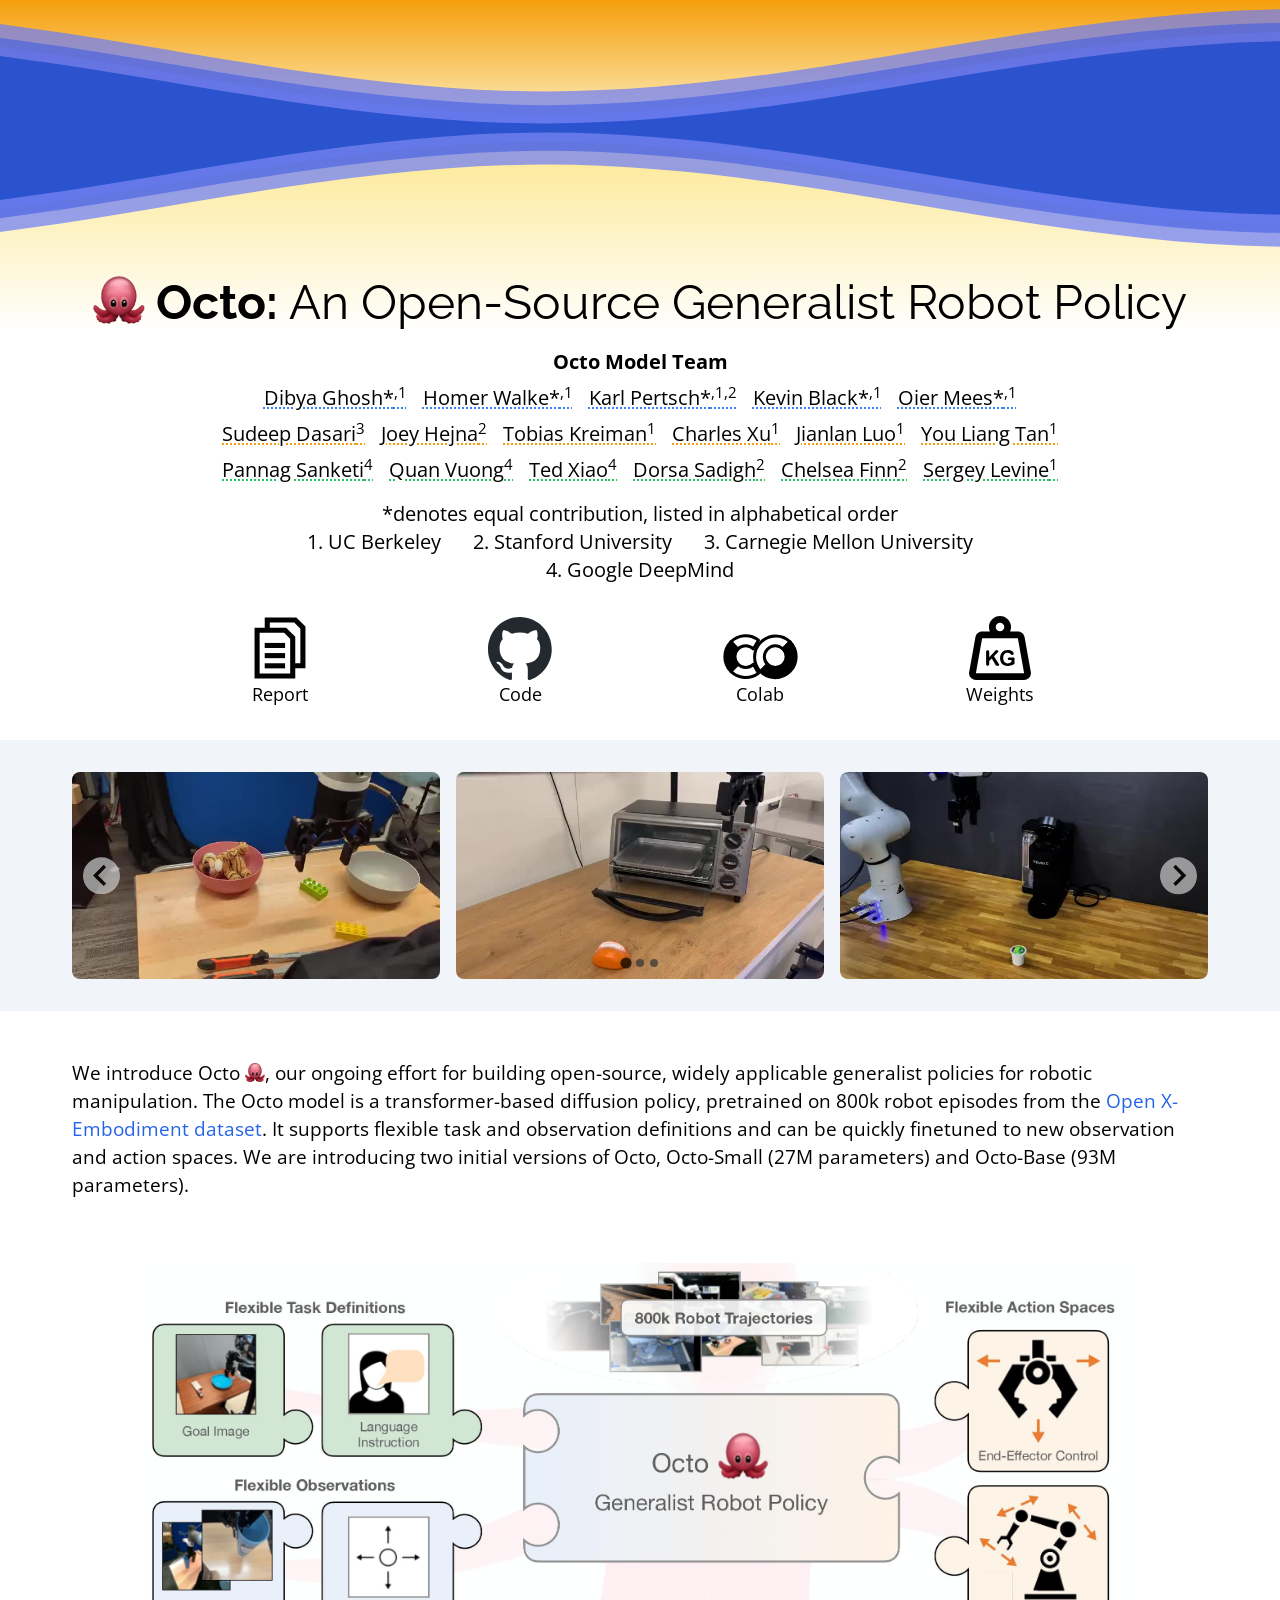
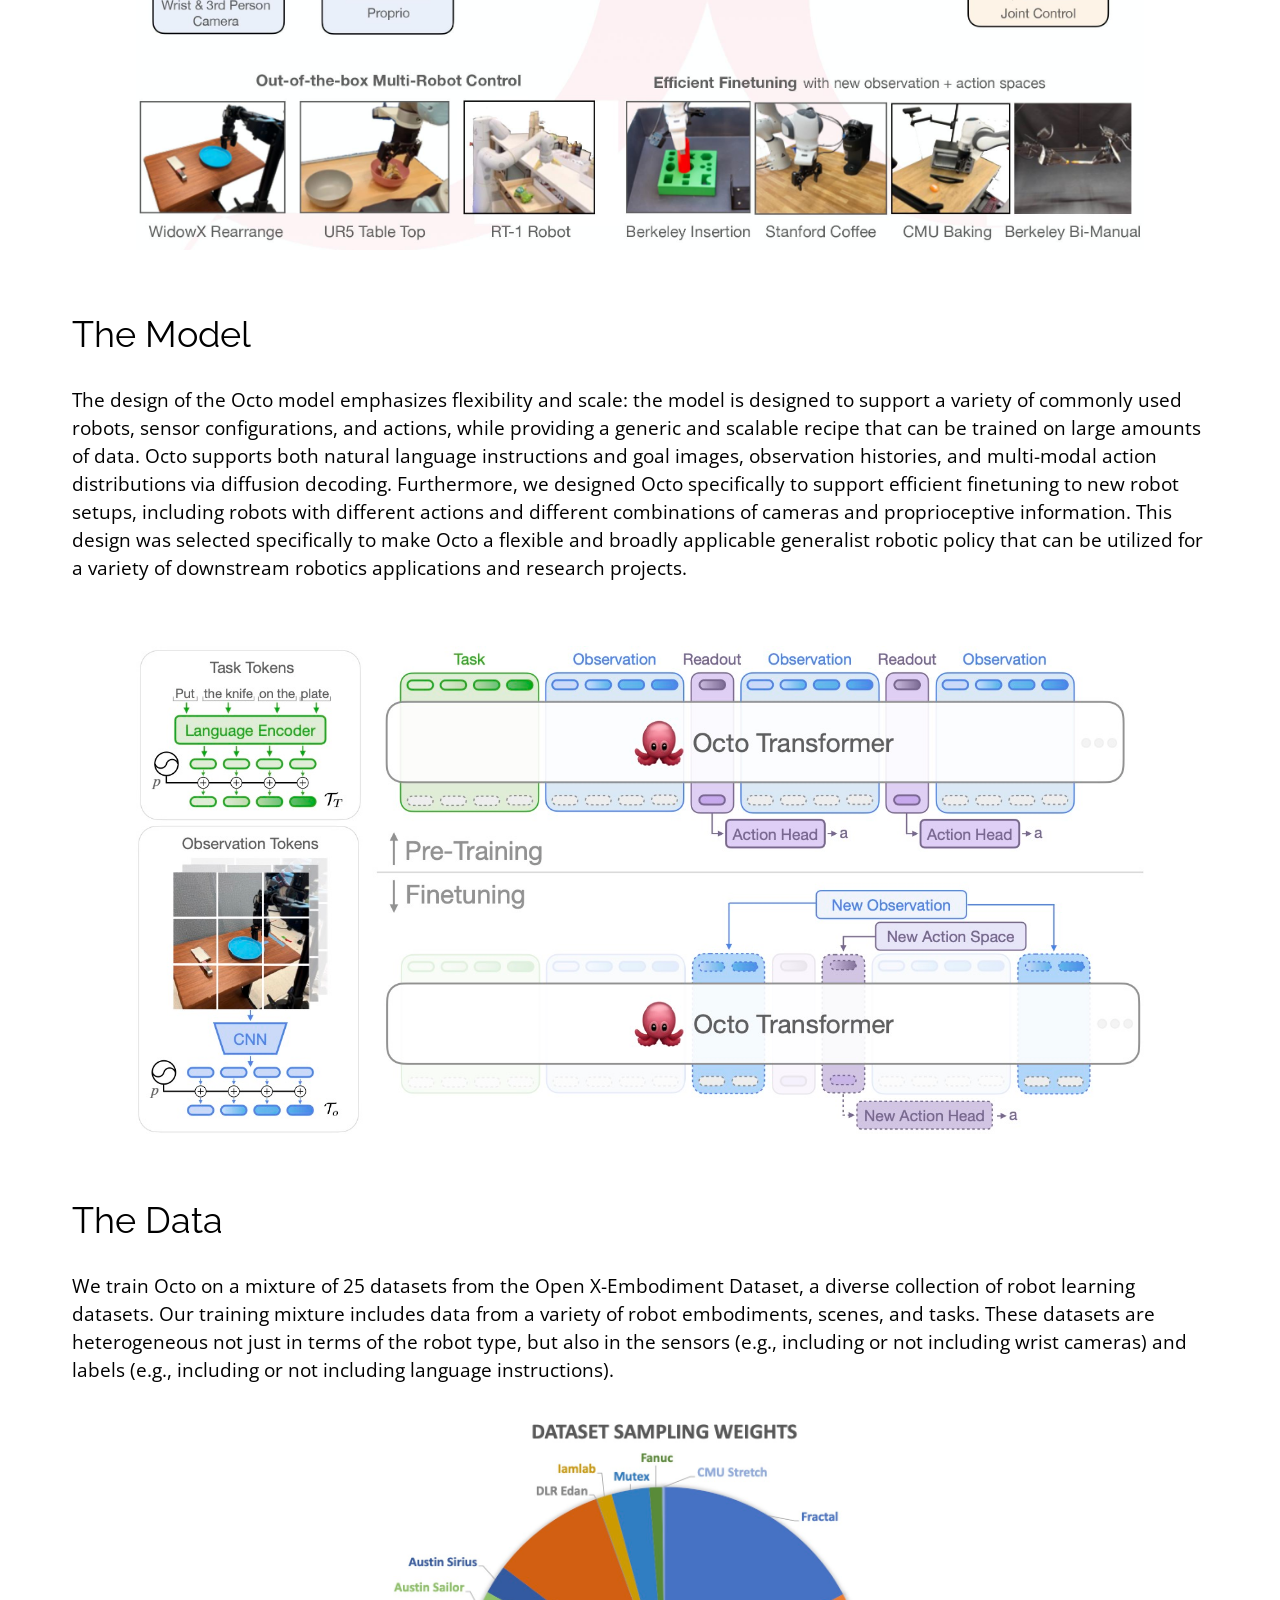
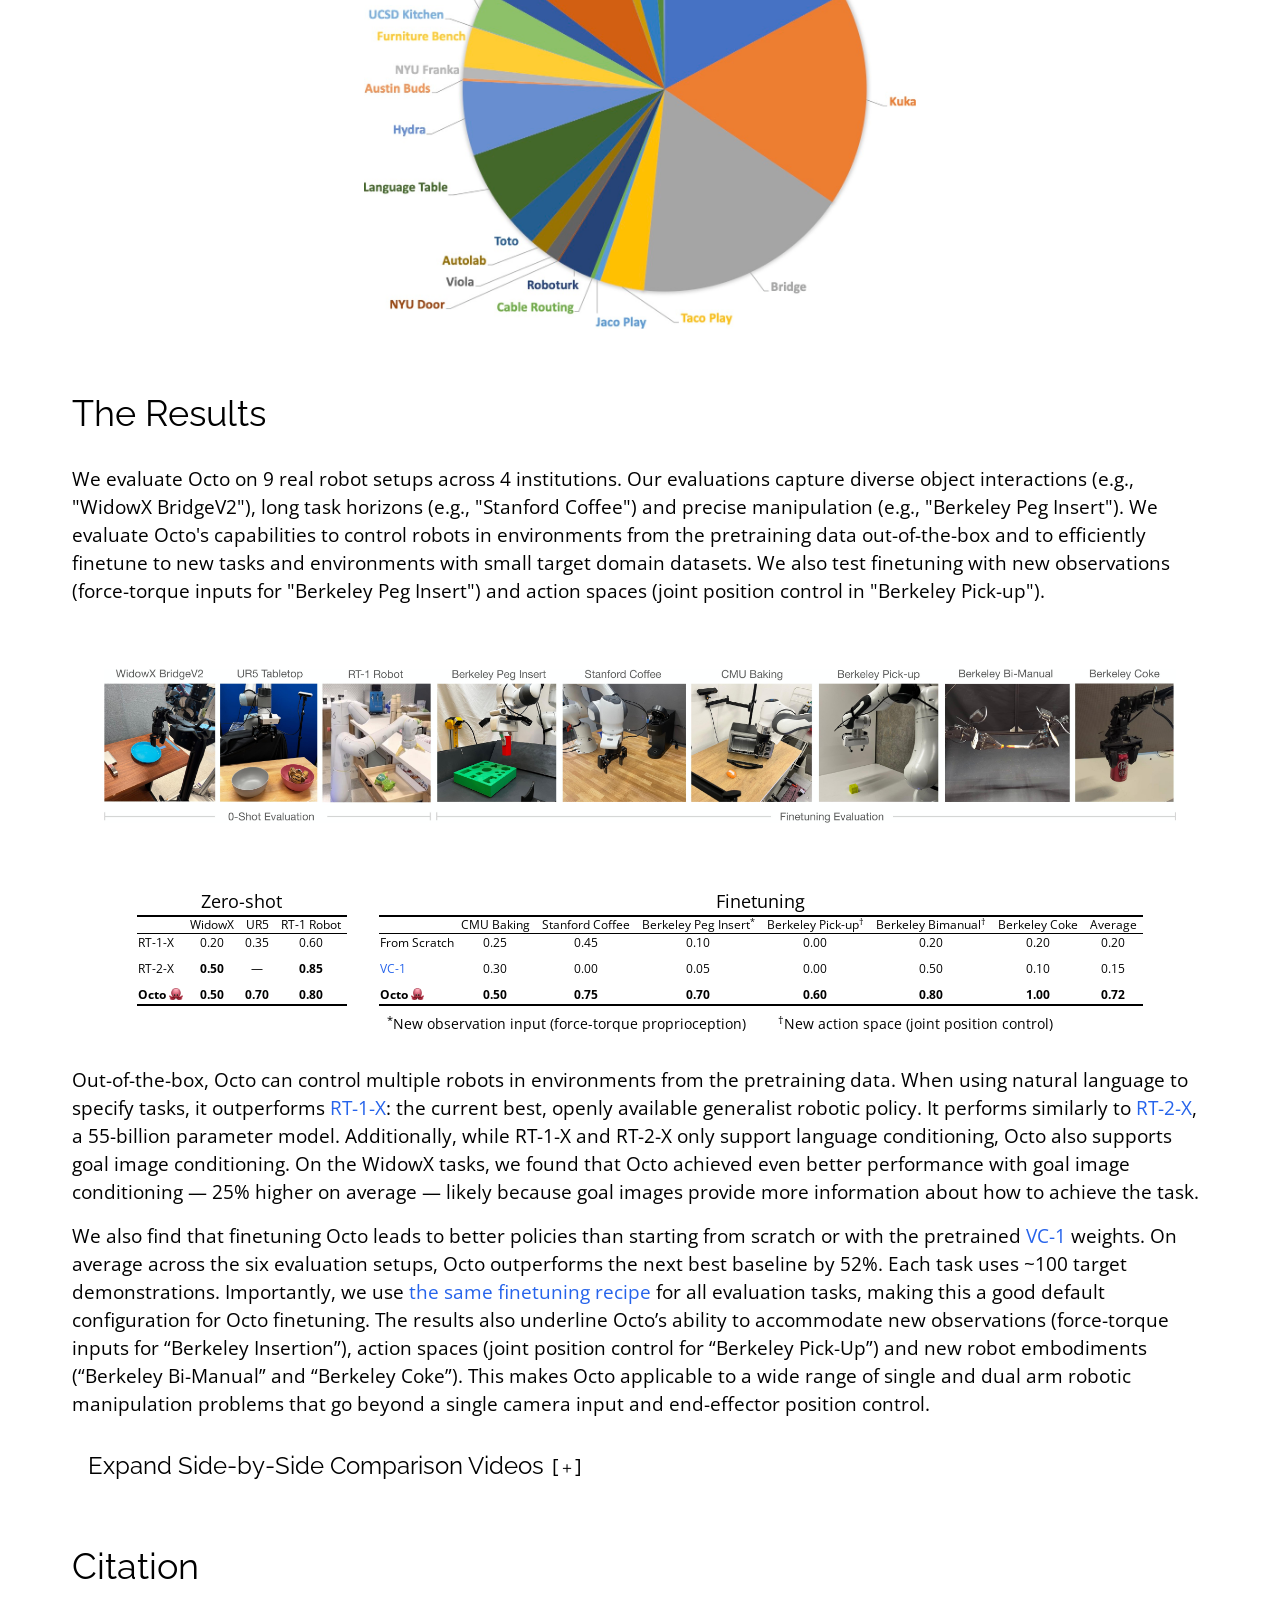
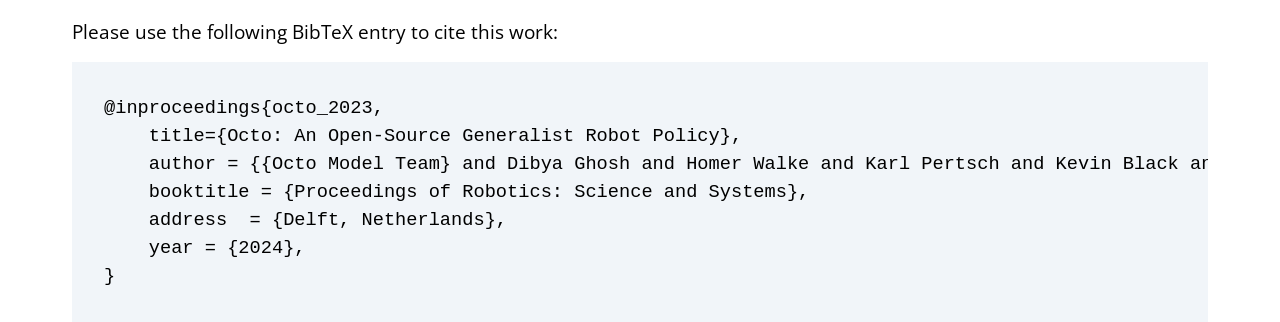
==== commit 16b4e17a: "Updates" ====
--- a/index.html
+++ b/index.html
@@ -14,14 +14,14 @@
 	
 		<link href="./_app/immutable/assets/0.ff97f188.css" rel="stylesheet">
 		<link href="./_app/immutable/assets/2.ccce21b9.css" rel="stylesheet">
-		<link rel="modulepreload" href="./_app/immutable/entry/start.330ef8f1.js">
+		<link rel="modulepreload" href="./_app/immutable/entry/start.34cf7c2b.js">
 		<link rel="modulepreload" href="./_app/immutable/chunks/scheduler.df819399.js">
-		<link rel="modulepreload" href="./_app/immutable/chunks/singletons.03a341f8.js">
-		<link rel="modulepreload" href="./_app/immutable/chunks/paths.40837970.js">
-		<link rel="modulepreload" href="./_app/immutable/entry/app.97479aef.js">
+		<link rel="modulepreload" href="./_app/immutable/chunks/singletons.845283e5.js">
+		<link rel="modulepreload" href="./_app/immutable/chunks/paths.c1e98771.js">
+		<link rel="modulepreload" href="./_app/immutable/entry/app.73016e77.js">
 		<link rel="modulepreload" href="./_app/immutable/chunks/index.8f68d1ce.js">
 		<link rel="modulepreload" href="./_app/immutable/nodes/0.efe6d8bc.js">
-		<link rel="modulepreload" href="./_app/immutable/nodes/2.df5327aa.js">
+		<link rel="modulepreload" href="./_app/immutable/nodes/2.6a18062f.js">
 </head>
 
 <body data-sveltekit-preload-data="hover">
@@ -81,7 +81,7 @@
 			
 			<script>
 				{
-					__sveltekit_nbxreg = {
+					__sveltekit_1o2aot7 = {
 						base: new URL(".", location).pathname.slice(0, -1),
 						env: {}
 					};
@@ -91,8 +91,8 @@
 					const data = [null,null];
 
 					Promise.all([
-						import("./_app/immutable/entry/start.330ef8f1.js"),
-						import("./_app/immutable/entry/app.97479aef.js")
+						import("./_app/immutable/entry/start.34cf7c2b.js"),
+						import("./_app/immutable/entry/app.73016e77.js")
 					]).then(([kit, app]) => {
 						kit.start(app, element, {
 							node_ids: [0, 2],
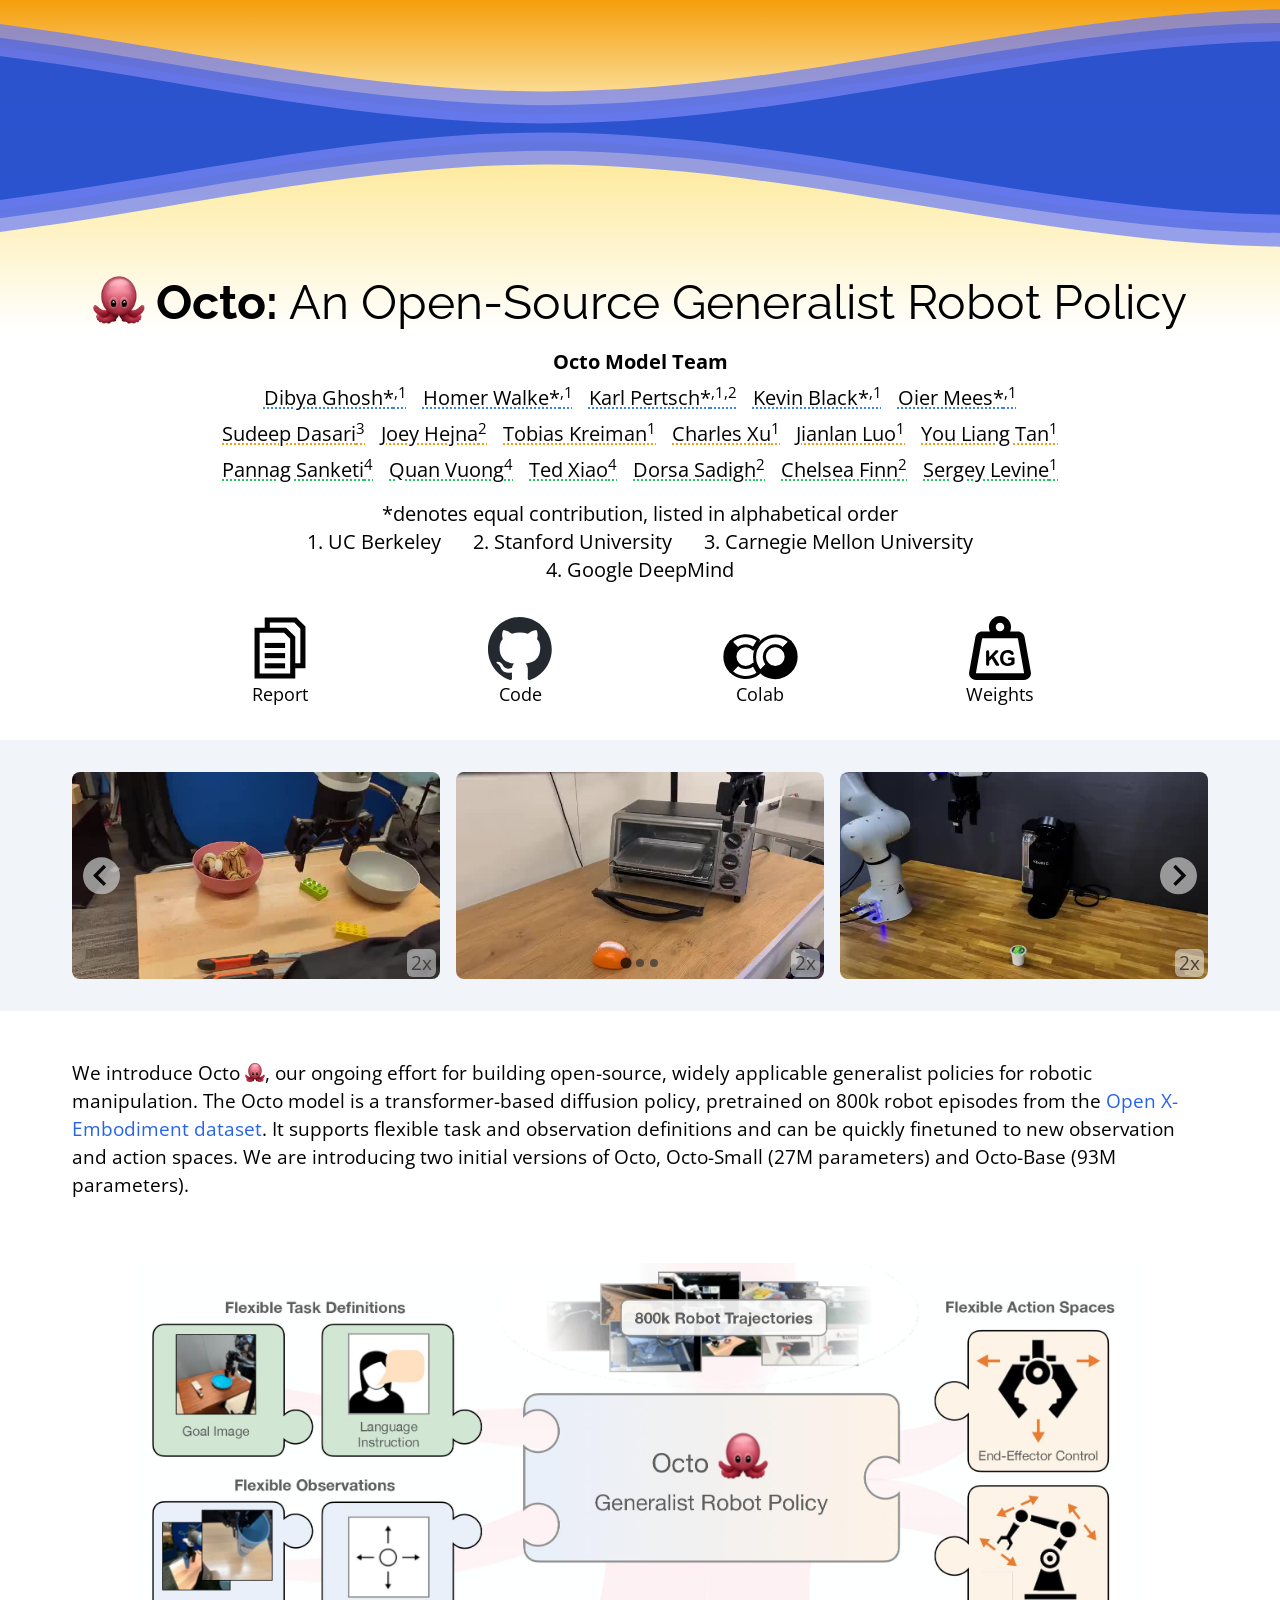
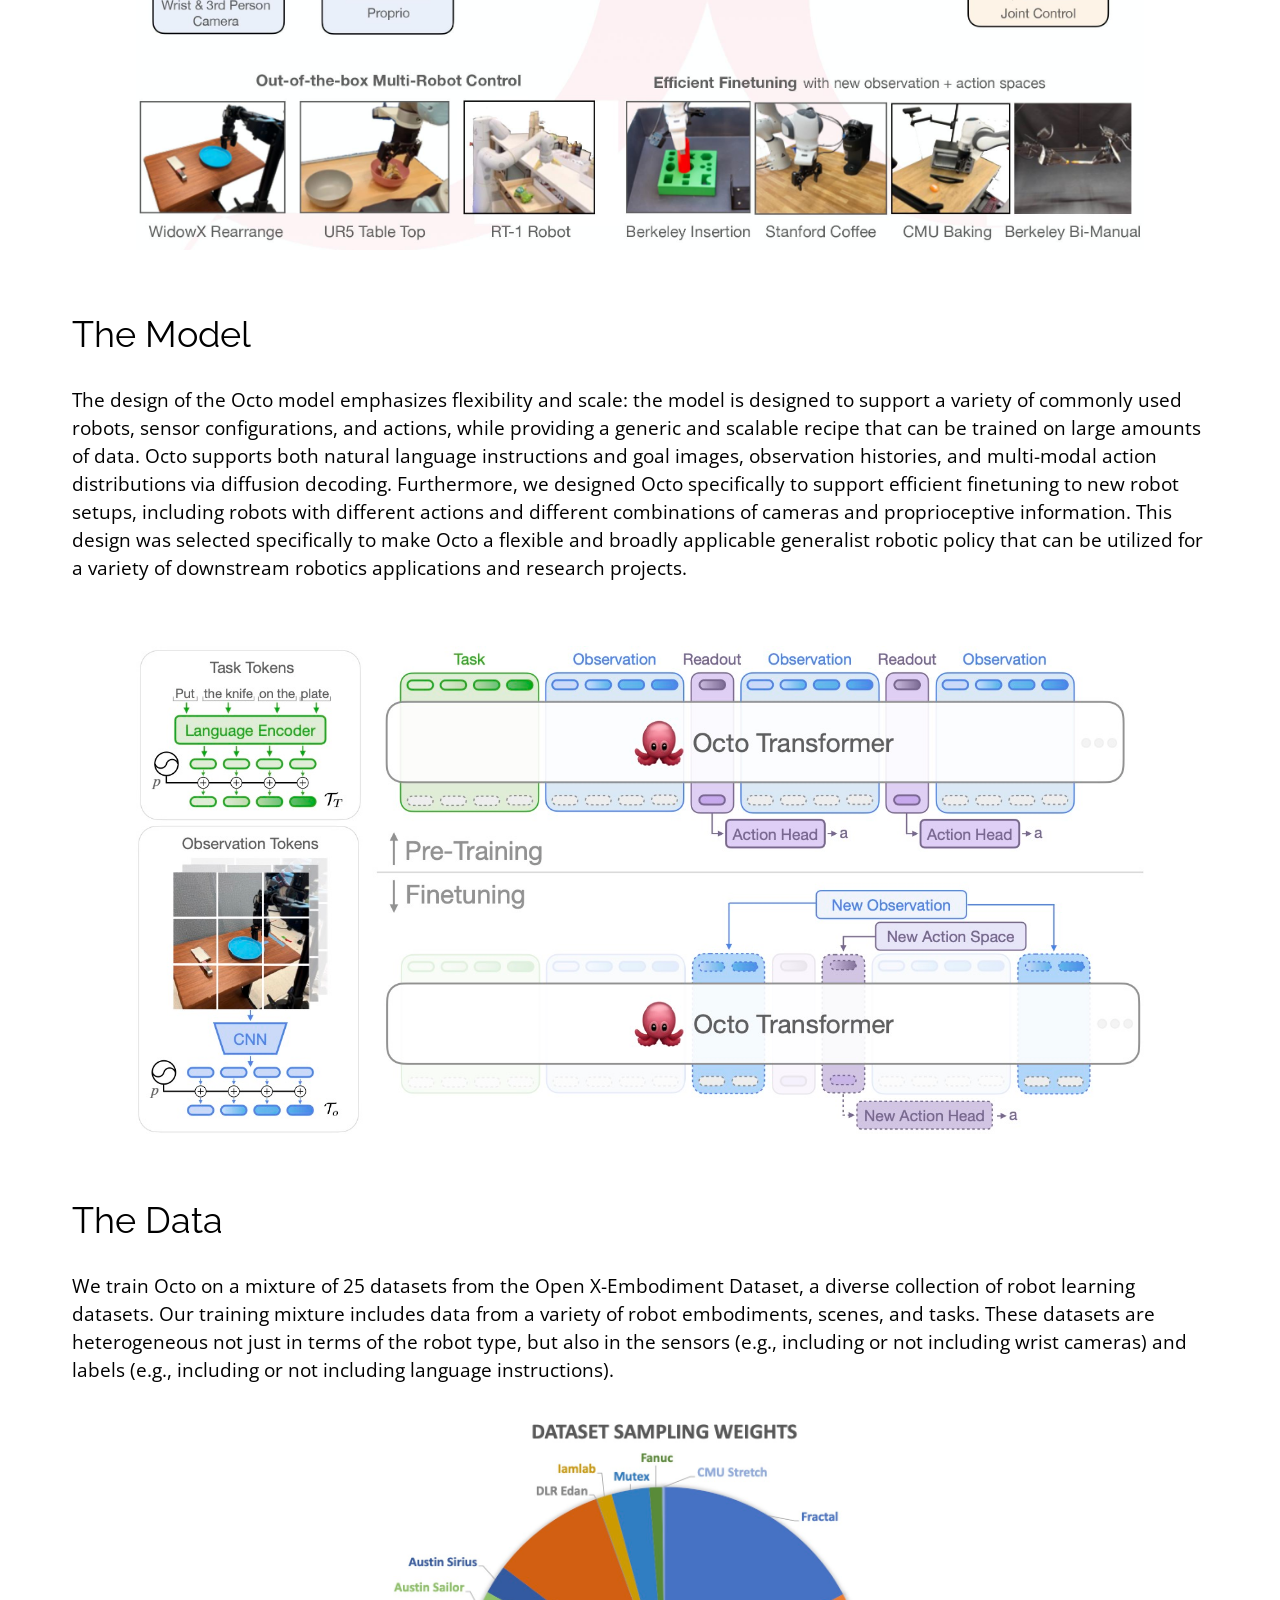
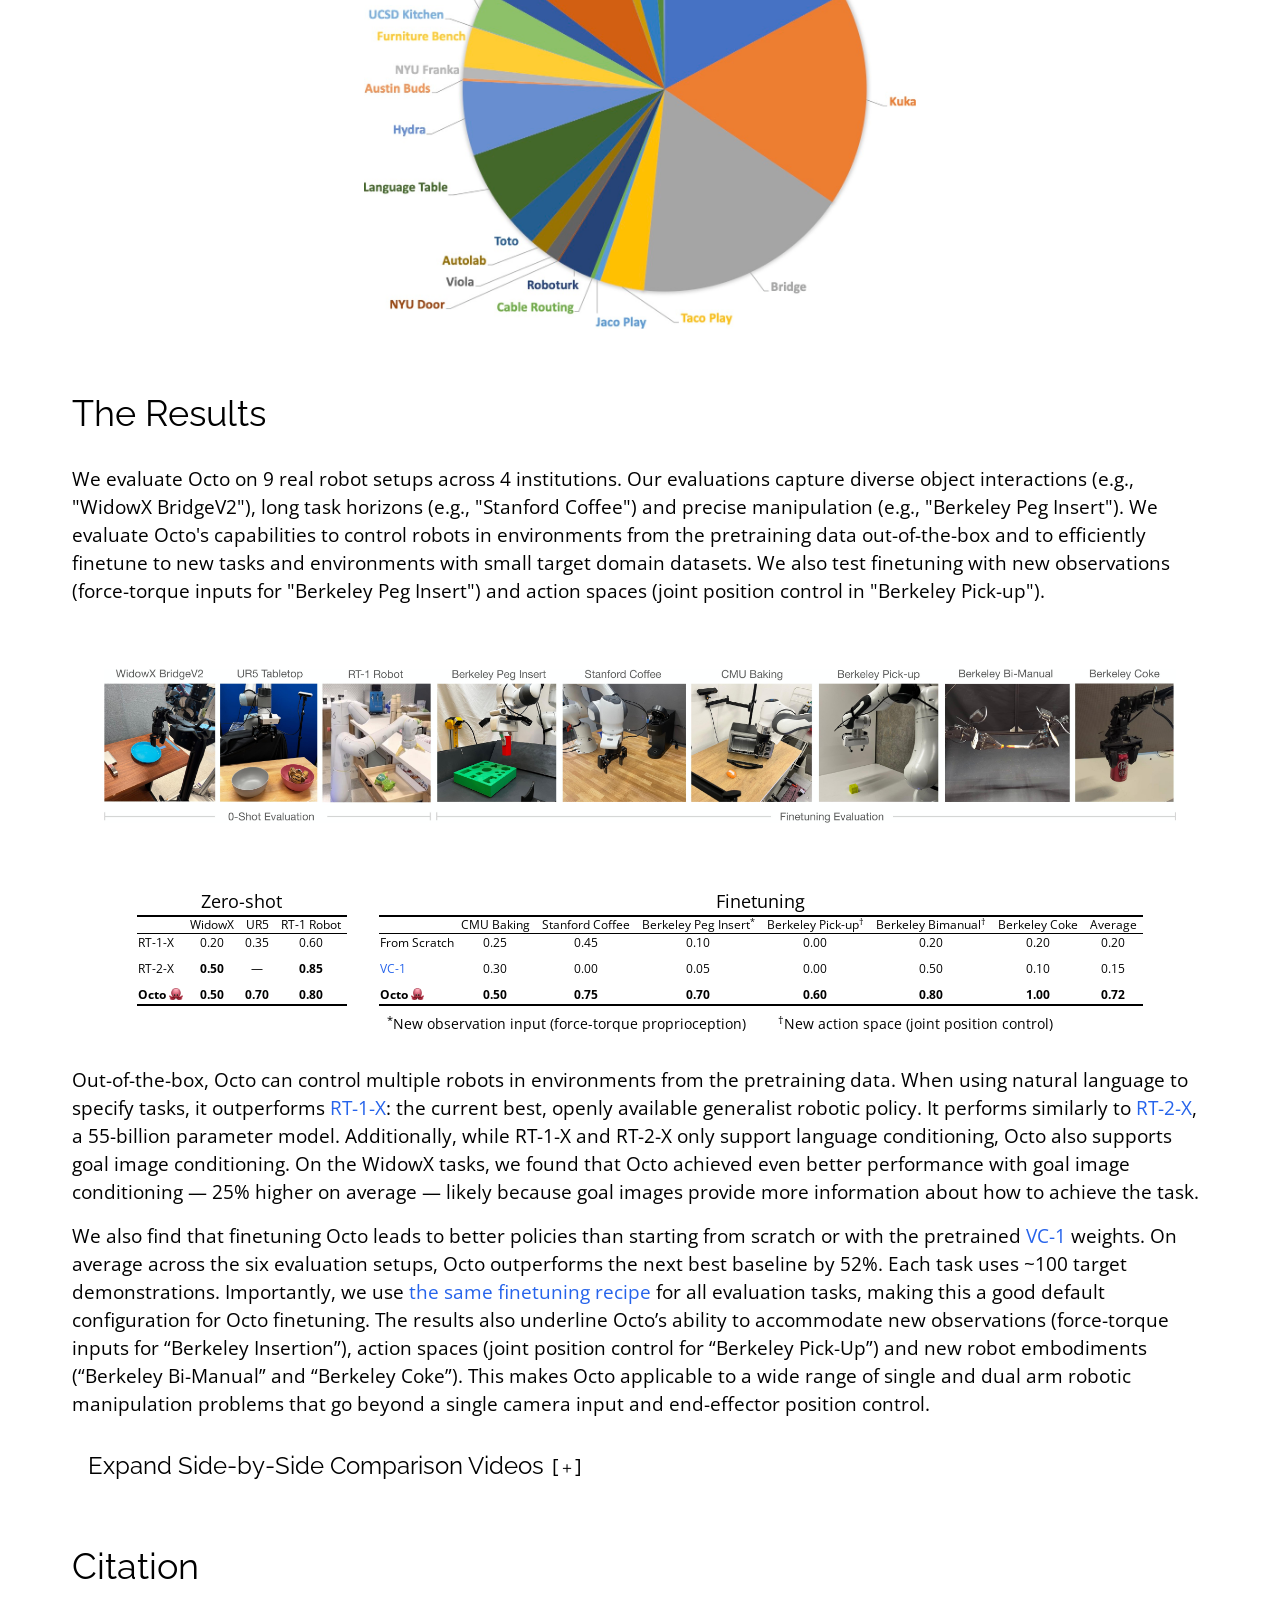
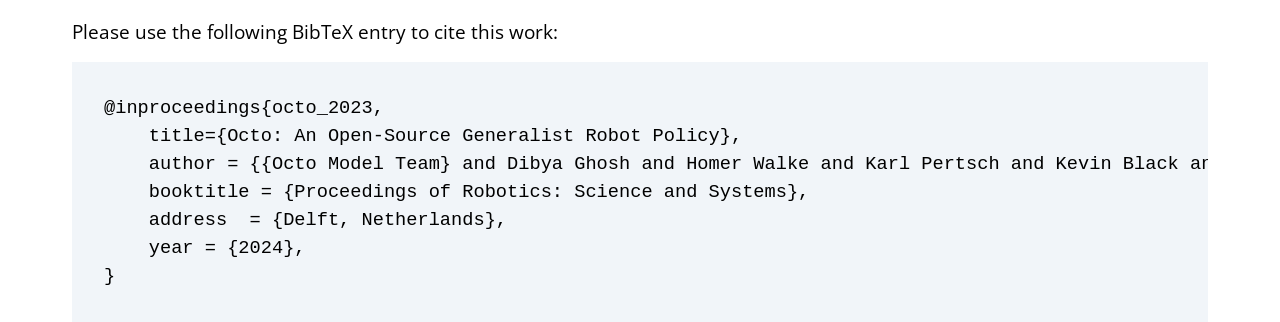
==== commit ebff48b2: "Updates" ====
--- a/index.html
+++ b/index.html
@@ -14,14 +14,14 @@
 	
 		<link href="./_app/immutable/assets/0.ff97f188.css" rel="stylesheet">
 		<link href="./_app/immutable/assets/2.ccce21b9.css" rel="stylesheet">
-		<link rel="modulepreload" href="./_app/immutable/entry/start.34cf7c2b.js">
+		<link rel="modulepreload" href="./_app/immutable/entry/start.947f0a3f.js">
 		<link rel="modulepreload" href="./_app/immutable/chunks/scheduler.df819399.js">
-		<link rel="modulepreload" href="./_app/immutable/chunks/singletons.845283e5.js">
-		<link rel="modulepreload" href="./_app/immutable/chunks/paths.c1e98771.js">
-		<link rel="modulepreload" href="./_app/immutable/entry/app.73016e77.js">
+		<link rel="modulepreload" href="./_app/immutable/chunks/singletons.4b5d28e6.js">
+		<link rel="modulepreload" href="./_app/immutable/chunks/paths.a1fc3f44.js">
+		<link rel="modulepreload" href="./_app/immutable/entry/app.b3979f7a.js">
 		<link rel="modulepreload" href="./_app/immutable/chunks/index.8f68d1ce.js">
 		<link rel="modulepreload" href="./_app/immutable/nodes/0.efe6d8bc.js">
-		<link rel="modulepreload" href="./_app/immutable/nodes/2.6a18062f.js">
+		<link rel="modulepreload" href="./_app/immutable/nodes/2.708a5681.js">
 </head>
 
 <body data-sveltekit-preload-data="hover">
@@ -81,7 +81,7 @@
 			
 			<script>
 				{
-					__sveltekit_1o2aot7 = {
+					__sveltekit_1nwsbvg = {
 						base: new URL(".", location).pathname.slice(0, -1),
 						env: {}
 					};
@@ -91,8 +91,8 @@
 					const data = [null,null];
 
 					Promise.all([
-						import("./_app/immutable/entry/start.34cf7c2b.js"),
-						import("./_app/immutable/entry/app.73016e77.js")
+						import("./_app/immutable/entry/start.947f0a3f.js"),
+						import("./_app/immutable/entry/app.b3979f7a.js")
 					]).then(([kit, app]) => {
 						kit.start(app, element, {
 							node_ids: [0, 2],
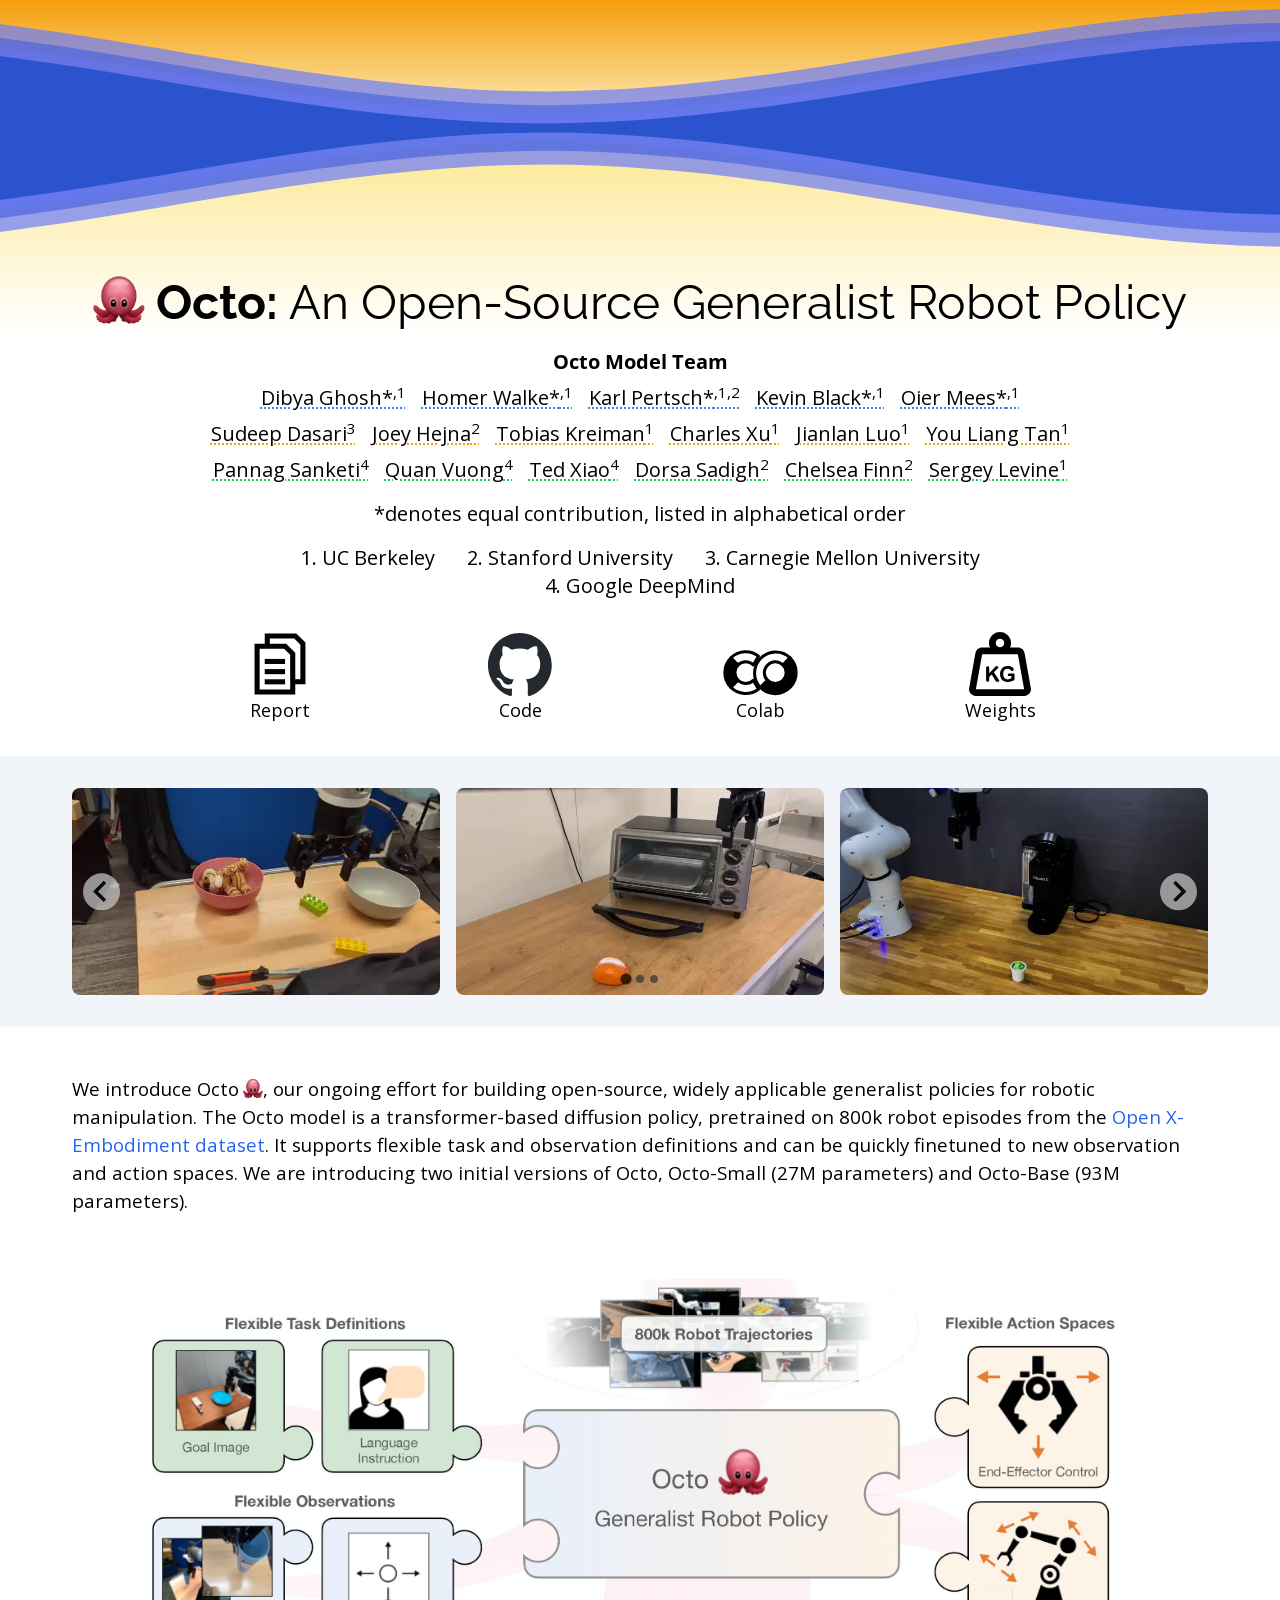
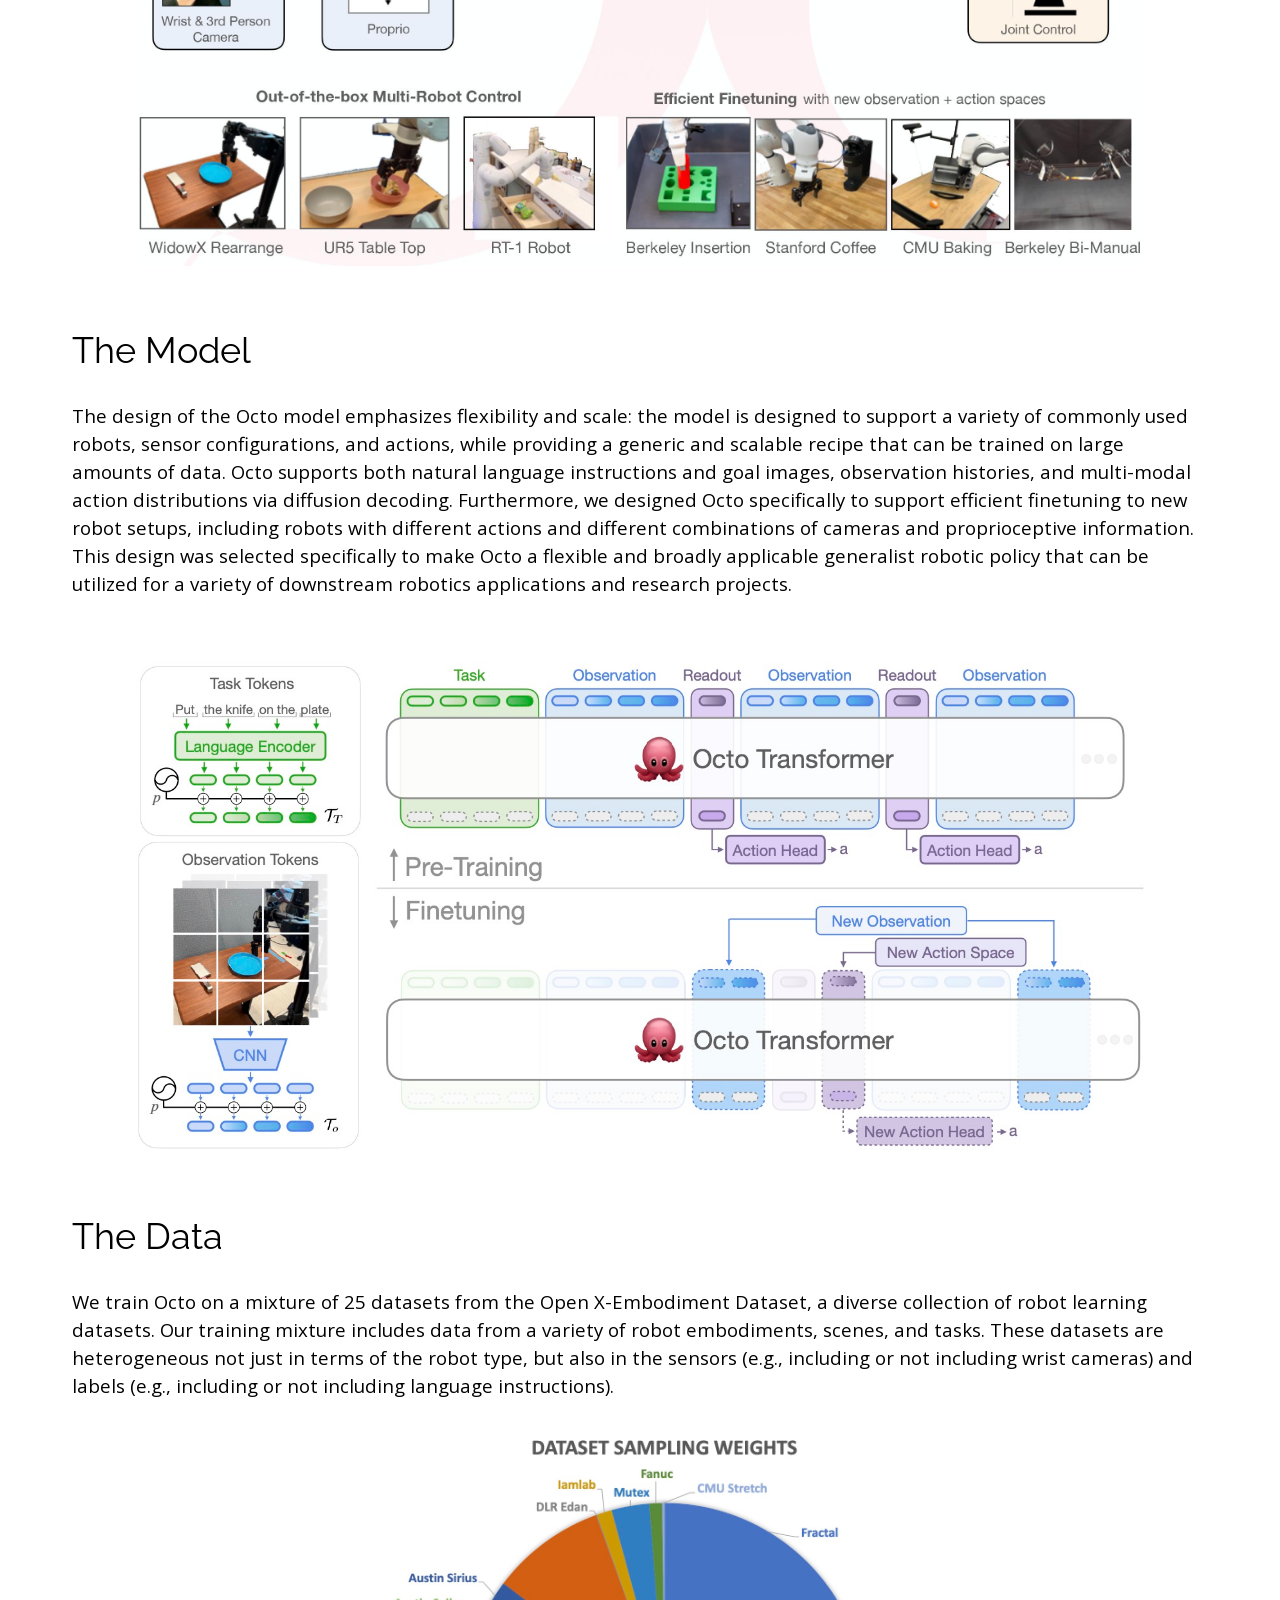
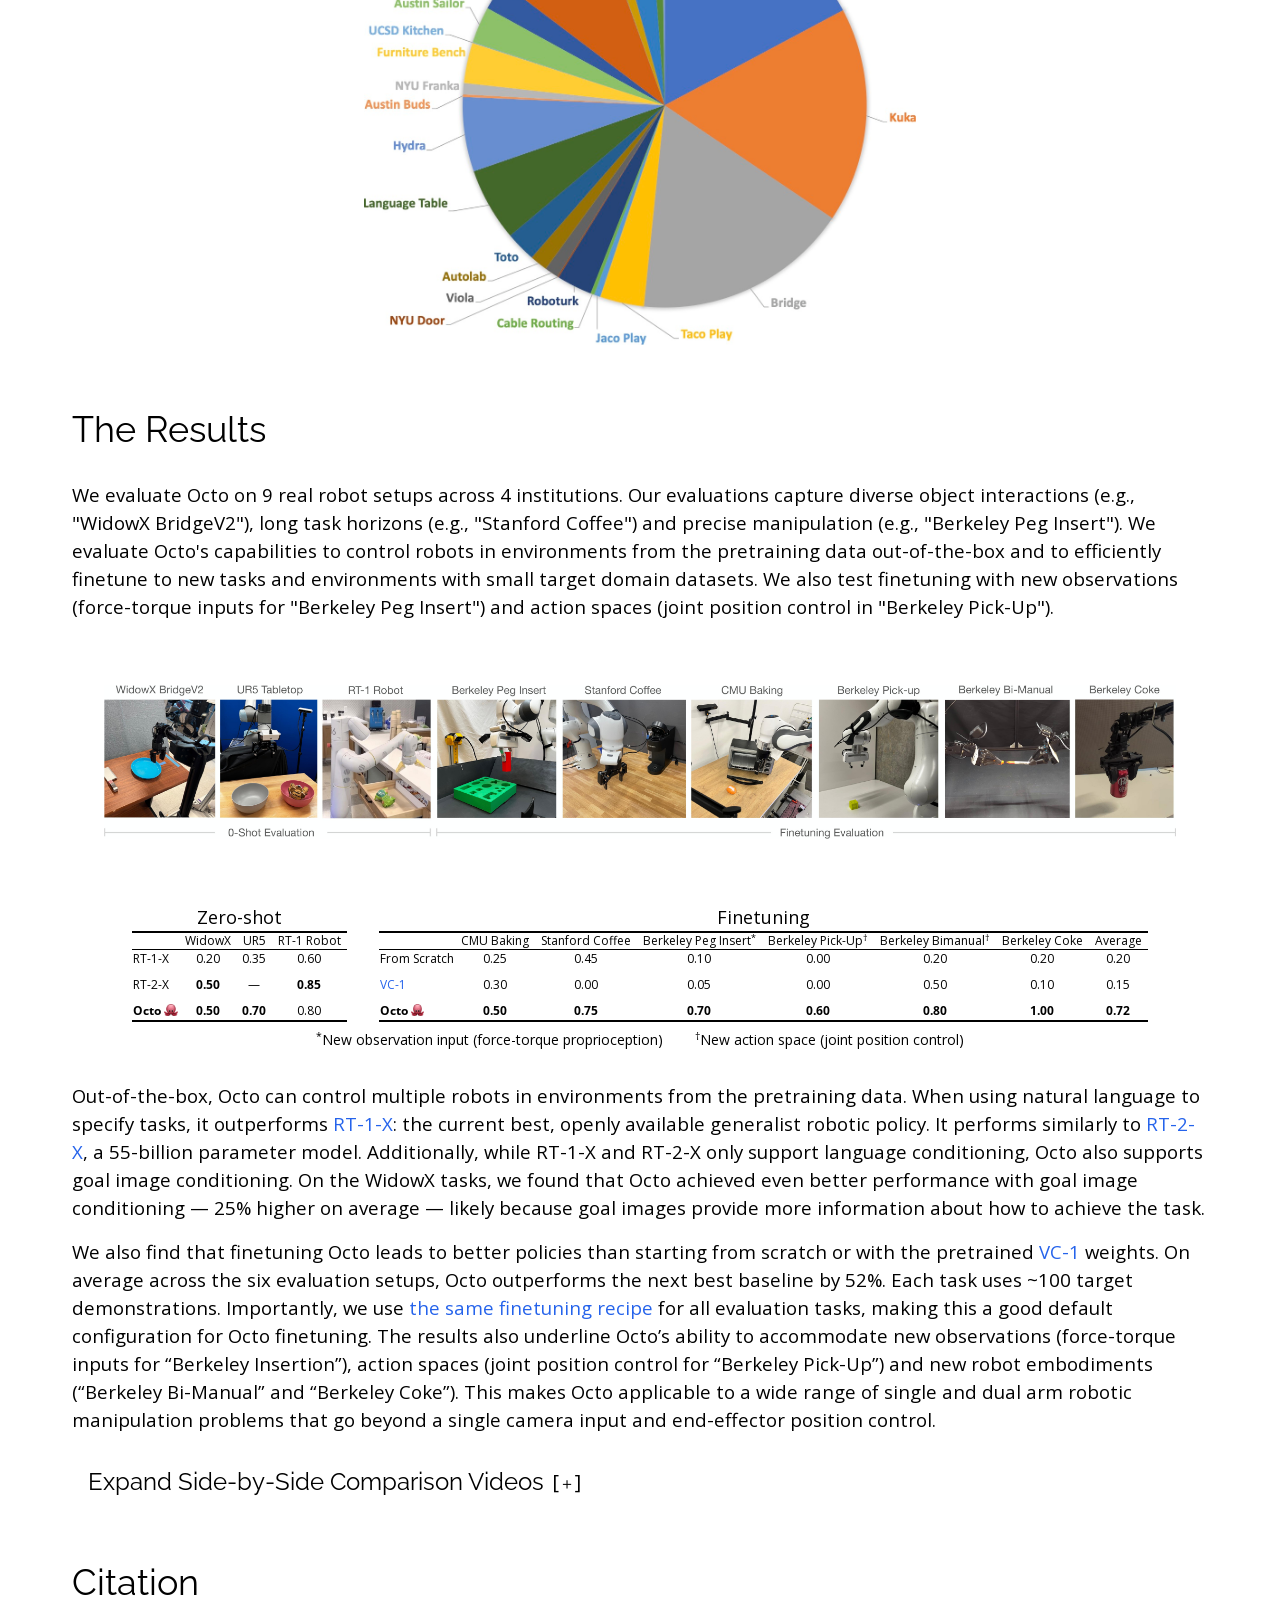
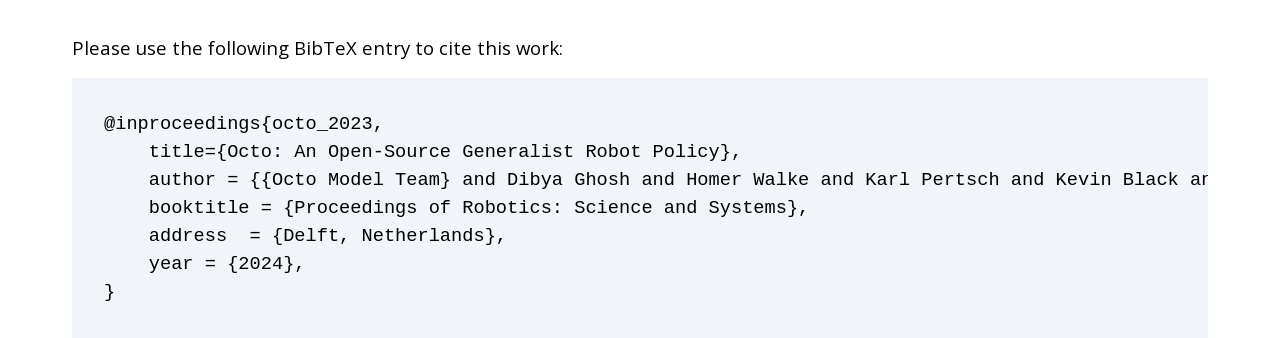
==== commit 94734794: "Updates" ====
--- a/index.html
+++ b/index.html
@@ -12,20 +12,20 @@
 
 	<title>🐙 Octo: An Open-Source Generalist Robot Policy</title>
 	
-		<link href="./_app/immutable/assets/0.ff97f188.css" rel="stylesheet">
+		<link href="./_app/immutable/assets/0.a87d46dd.css" rel="stylesheet">
 		<link href="./_app/immutable/assets/2.ccce21b9.css" rel="stylesheet">
-		<link rel="modulepreload" href="./_app/immutable/entry/start.947f0a3f.js">
+		<link rel="modulepreload" href="./_app/immutable/entry/start.77bd5a47.js">
 		<link rel="modulepreload" href="./_app/immutable/chunks/scheduler.df819399.js">
-		<link rel="modulepreload" href="./_app/immutable/chunks/singletons.4b5d28e6.js">
-		<link rel="modulepreload" href="./_app/immutable/chunks/paths.a1fc3f44.js">
-		<link rel="modulepreload" href="./_app/immutable/entry/app.b3979f7a.js">
+		<link rel="modulepreload" href="./_app/immutable/chunks/singletons.6dbeef66.js">
+		<link rel="modulepreload" href="./_app/immutable/chunks/paths.3116f1c1.js">
+		<link rel="modulepreload" href="./_app/immutable/entry/app.7f8e8436.js">
 		<link rel="modulepreload" href="./_app/immutable/chunks/index.8f68d1ce.js">
-		<link rel="modulepreload" href="./_app/immutable/nodes/0.efe6d8bc.js">
-		<link rel="modulepreload" href="./_app/immutable/nodes/2.708a5681.js">
+		<link rel="modulepreload" href="./_app/immutable/nodes/0.6e671413.js">
+		<link rel="modulepreload" href="./_app/immutable/nodes/2.1c1b6865.js">
 </head>
 
 <body data-sveltekit-preload-data="hover">
-	<div style="display: contents">   <div class="w-full h-screen mb-0 flex flex-col items-center justify-center bg-gradient-to-b from-amber-500 to-amber-100 transition-all ease-in-out duration-1000 overflow-hidden relative svelte-2cm2hv"><div class="mx-4 md:mx-16 flex flex-col justify-center pb-32"><h1 class="leading-tight transition-all duration-1000 font-light svelte-2cm2hv"><span class="font-bold"><img src="/octo.png" alt="octo" class="h-[1em] inline align-[-0.1em]"> Octo:</span> An Open-Source Generalist Robot Policy</h1></div> <div class="h-32 w-full absolute bottom-0" data-svelte-h="svelte-rtr8ti"><svg class="w-full h-full" xmlns="http://www.w3.org/2000/svg" xmlns:xlink="http://www.w3.org/1999/xlink" viewBox="0 24 150 28" preserveAspectRatio="none" shape-rendering="auto"><defs><path id="gentle-wave" d="M-160 44c30 0 58-18 88-18s 58 18 88 18 58-18 88-18 58 18 88 18 v44h-352z"></path></defs><g class="parallax svelte-2cm2hv"><use xlink:href="#gentle-wave" x="48" y="0" fill="rgba(107, 124, 250, 0.7" class="svelte-2cm2hv"></use><use xlink:href="#gentle-wave" x="48" y="3" fill="rgba(50, 82, 227, 0.5)" class="svelte-2cm2hv"></use><use xlink:href="#gentle-wave" x="48" y="5" fill="rgba(107, 124, 250, 0.3)" class="svelte-2cm2hv"></use><use xlink:href="#gentle-wave" x="48" y="7" fill="rgba(30, 74, 200, 0.8)" class="svelte-2cm2hv"></use></g></svg></div></div>   <div class="max-w-4xl w-full px-2 pt-4 flex flex-col items-center mx-auto" data-svelte-h="svelte-ylt2re"> <div class="flex flex-col items-center text-xl"><span class="font-bold">Octo Model Team</span> <div class="flex justify-center flex-wrap mt-2 underline decoration-dotted decoration-blue-500 underline-offset-2"><span class="px-2">Dibya Ghosh*<sup>,1</sup></span> <span class="px-2">Homer Walke*<sup>,1</sup></span> <span class="px-2">Karl Pertsch*<sup>,1,2</sup></span> <span class="px-2">Kevin Black*<sup>,1</sup></span> <span class="px-2">Oier Mees*<sup>,1</sup></span></div> <div class="flex justify-center flex-wrap mt-2 underline decoration-dotted decoration-amber-500 underline-offset-2"><span class="px-2">Sudeep Dasari<sup>3</sup></span> <span class="px-2">Joey Hejna<sup>2</sup></span> <span class="px-2">Tobias Kreiman<sup>1</sup></span> <span class="px-2">Charles Xu<sup>1</sup></span> <span class="px-2">Jianlan Luo<sup>1</sup></span> <span class="px-2">You Liang Tan<sup>1</sup></span></div> <div class="flex justify-center flex-wrap mt-2 underline decoration-dotted decoration-green-500 underline-offset-2"><span class="px-2">Pannag Sanketi<sup>4</sup></span> <span class="px-2">Quan Vuong<sup>4</sup></span> <span class="px-2">Ted Xiao<sup>4</sup></span> <span class="px-2">Dorsa Sadigh<sup>2</sup></span> <span class="px-2">Chelsea Finn<sup>2</sup></span> <span class="px-2">Sergey Levine<sup>1</sup></span></div> <div class="flex justify-center mt-4">*denotes equal contribution, listed in alphabetical order</div> <div class="flex justify-center flex-wrap"><span class="px-4">1. UC Berkeley</span> <span class="px-4">2. Stanford University</span> <span class="px-4">3. Carnegie Mellon University</span> <span class="px-4">4. Google DeepMind</span></div></div>  <div class="flex w-full justify-between text-center pt-4 text-lg pb-4 mx-auto px-4"><div class="flex flex-col justify-end hover:bg-sky-200 rounded-md w-32"><a href="/paper.pdf" class="hover:underline text-black p-4 flex flex-col items-center"><img src="/documents.svg" alt="documents" class="w-16">
+	<div style="display: contents">   <div class="w-full h-screen mb-0 flex flex-col items-center justify-center bg-gradient-to-b from-amber-500 to-amber-100 transition-all ease-in-out duration-1000 overflow-hidden relative svelte-2cm2hv"><div class="mx-4 md:mx-16 flex flex-col justify-center pb-32"><h1 class="leading-tight transition-all duration-1000 font-light svelte-2cm2hv"><span class="font-bold"><img src="/octo.png" alt="octo" class="h-[1em] inline align-[-0.1em]"> Octo:</span> An Open-Source Generalist Robot Policy</h1></div> <div class="h-32 w-full absolute bottom-0" data-svelte-h="svelte-rtr8ti"><svg class="w-full h-full" xmlns="http://www.w3.org/2000/svg" xmlns:xlink="http://www.w3.org/1999/xlink" viewBox="0 24 150 28" preserveAspectRatio="none" shape-rendering="auto"><defs><path id="gentle-wave" d="M-160 44c30 0 58-18 88-18s 58 18 88 18 58-18 88-18 58 18 88 18 v44h-352z"></path></defs><g class="parallax svelte-2cm2hv"><use xlink:href="#gentle-wave" x="48" y="0" fill="rgba(107, 124, 250, 0.7" class="svelte-2cm2hv"></use><use xlink:href="#gentle-wave" x="48" y="3" fill="rgba(50, 82, 227, 0.5)" class="svelte-2cm2hv"></use><use xlink:href="#gentle-wave" x="48" y="5" fill="rgba(107, 124, 250, 0.3)" class="svelte-2cm2hv"></use><use xlink:href="#gentle-wave" x="48" y="7" fill="rgba(30, 74, 200, 0.8)" class="svelte-2cm2hv"></use></g></svg></div></div>   <div class="max-w-4xl w-full px-2 pt-4 flex flex-col items-center mx-auto" data-svelte-h="svelte-1ou0qde"> <div class="flex flex-col items-center text-xl"><span class="font-bold">Octo Model Team</span> <div class="flex justify-center flex-wrap mt-2 underline decoration-dotted decoration-blue-500 underline-offset-2"><span class="px-2">Dibya Ghosh*<sup>,1</sup></span> <span class="px-2">Homer Walke*<sup>,1</sup></span> <span class="px-2">Karl Pertsch*<sup>,1,2</sup></span> <span class="px-2">Kevin Black*<sup>,1</sup></span> <span class="px-2">Oier Mees*<sup>,1</sup></span></div> <div class="flex justify-center flex-wrap mt-2 underline decoration-dotted decoration-amber-500 underline-offset-2"><span class="px-2">Sudeep Dasari<sup>3</sup></span> <span class="px-2">Joey Hejna<sup>2</sup></span> <span class="px-2">Tobias Kreiman<sup>1</sup></span> <span class="px-2">Charles Xu<sup>1</sup></span> <span class="px-2">Jianlan Luo<sup>1</sup></span> <span class="px-2">You Liang Tan<sup>1</sup></span></div> <div class="flex justify-center flex-wrap mt-2 underline decoration-dotted decoration-green-500 underline-offset-2"><span class="px-2">Pannag Sanketi<sup>4</sup></span> <span class="px-2">Quan Vuong<sup>4</sup></span> <span class="px-2">Ted Xiao<sup>4</sup></span> <span class="px-2">Dorsa Sadigh<sup>2</sup></span> <span class="px-2">Chelsea Finn<sup>2</sup></span> <span class="px-2">Sergey Levine<sup>1</sup></span></div> <div class="flex justify-center mt-4 mx-2 text-center">*denotes equal contribution, listed in alphabetical order</div> <div class="flex justify-center flex-wrap mt-4"><span class="px-4">1. UC Berkeley</span> <span class="px-4">2. Stanford University</span> <span class="px-4">3. Carnegie Mellon University</span> <span class="px-4">4. Google DeepMind</span></div></div>  <div class="flex w-full justify-between text-center pt-4 text-lg pb-4 mx-auto px-4"><div class="flex flex-col justify-end hover:bg-sky-200 rounded-md w-32"><a href="https://arxiv.org/pdf/2405.12213" class="hover:underline text-black p-4 flex flex-col items-center"><img src="/documents.svg" alt="documents" class="w-16">
 				Report</a></div> <div class="flex flex-col justify-end hover:bg-sky-200 rounded-md w-32"><a href="https://github.com/octo-models/octo" class="hover:underline text-black p-4 flex flex-col items-center"><img src="/github-mark.svg" alt="code" class="w-16">
 				Code</a></div> <div class="flex flex-col justify-end hover:bg-sky-200 rounded-md w-32"><a href="https://colab.research.google.com/drive/1z0vELj_lX9OWeoMG_WvXnQs43aPOEAhz?usp=sharing" class="hover:underline text-black p-4 flex flex-col items-center"><img src="/colab2.svg" alt="colab" class="w-20">
 				Colab</a></div> <div class="flex flex-col justify-end hover:bg-sky-200 rounded-md w-32"><a href="https://huggingface.co/rail-berkeley" class="hover:underline text-black p-4 flex flex-col items-center"><img src="/weights.svg" alt="weights" class="w-16">
@@ -50,14 +50,14 @@
 		robot embodiments, scenes, and tasks. These datasets are heterogeneous not just in terms of the
 		robot type, but also in the sensors (e.g., including or not including wrist cameras) and labels
 		(e.g., including or not including language instructions).
-		<img src="/sampling_weights.jpg" alt="model" class="w-3/4 px-2 md:w-1/2 mt-10 mx-auto"></p>  <h2 class="text-4xl mt-16" data-svelte-h="svelte-vfli5r">The Results</h2> <p class="mt-8" data-svelte-h="svelte-1g595bd">We evaluate Octo on 9 real robot setups across 4 institutions. Our evaluations capture diverse
+		<img src="/sampling_weights.jpg" alt="model" class="w-3/4 px-2 md:w-1/2 mt-10 mx-auto"></p>  <h2 class="text-4xl mt-16" data-svelte-h="svelte-vfli5r">The Results</h2> <p class="mt-8" data-svelte-h="svelte-1snp58p">We evaluate Octo on 9 real robot setups across 4 institutions. Our evaluations capture diverse
 		object interactions (e.g., &quot;WidowX BridgeV2&quot;), long task horizons (e.g., &quot;Stanford Coffee&quot;) and
 		precise manipulation (e.g., &quot;Berkeley Peg Insert&quot;). We evaluate Octo&#39;s capabilities to control
 		robots in environments from the pretraining data out-of-the-box and to efficiently finetune to
 		new tasks and environments with small target domain datasets. We also test finetuning with new
 		observations (force-torque inputs for &quot;Berkeley Peg Insert&quot;) and action spaces (joint position
-		control in &quot;Berkeley Pick-up&quot;).
-		<img src="/exp_setups.jpg" alt="model" class="w-full mt-16 px-2 md:px-8 mx-auto"></p> <div class="flex flex-wrap gap-y-4 justify-center mt-16"><table class="mr-2 md:mr-4 border-collapse text-center text-xs"><thead data-svelte-h="svelte-b5so5l"><tr><th colspan="4" class="text-lg svelte-ii6qa2">Zero-shot</th></tr> <tr class="border-b border-t-2 border-black"><th class="svelte-ii6qa2"></th> <th class="svelte-ii6qa2">WidowX</th> <th class="svelte-ii6qa2">UR5</th> <th class="svelte-ii6qa2">RT-1 Robot</th></tr></thead> <tbody><tr class="md:border-b-8 md:border-b-transparent svelte-ii6qa2" data-svelte-h="svelte-1tss8wq"><td class="svelte-ii6qa2">RT-1-X</td> <td class="svelte-ii6qa2">0.20</td> <td class="svelte-ii6qa2">0.35</td> <td class="svelte-ii6qa2">0.60</td></tr> <tr class="md:border-b-8 md:border-b-transparent svelte-ii6qa2" data-svelte-h="svelte-13hmizx"><td class="svelte-ii6qa2">RT-2-X</td> <td class="font-bold svelte-ii6qa2">0.50</td> <td class="svelte-ii6qa2">—</td> <td class="font-bold svelte-ii6qa2">0.85</td></tr> <tr class="border-b-2 border-black font-bold svelte-ii6qa2"><td class="svelte-ii6qa2">Octo <img src="/octo.png" alt="octo" class="h-[1em] inline align-[-0.1em]"></td> <td class="svelte-ii6qa2" data-svelte-h="svelte-1jskovd">0.50</td> <td class="svelte-ii6qa2" data-svelte-h="svelte-g0d817">0.70</td> <td class="svelte-ii6qa2" data-svelte-h="svelte-1p0sb18">0.80</td></tr></tbody></table> <table class="ml-2 md:ml-4 border-collapse text-center text-xs"><thead data-svelte-h="svelte-8j53u6"><tr><th colspan="8" class="text-lg svelte-ii6qa2">Finetuning</th></tr> <tr class="border-b border-t-2 border-black"><th class="svelte-ii6qa2"></th> <th class="svelte-ii6qa2">CMU Baking</th> <th class="svelte-ii6qa2">Stanford Coffee</th> <th class="svelte-ii6qa2">Berkeley Peg Insert<sup>*</sup></th> <th class="svelte-ii6qa2">Berkeley Pick-up<sup>†</sup></th> <th class="svelte-ii6qa2">Berkeley Bimanual<sup>†</sup></th> <th class="svelte-ii6qa2">Berkeley Coke</th> <th class="svelte-ii6qa2">Average</th></tr></thead> <tbody><tr class="md:border-b-8 md:border-b-transparent svelte-ii6qa2" data-svelte-h="svelte-9i74ow"><td class="svelte-ii6qa2">From Scratch</td> <td class="svelte-ii6qa2">0.25</td> <td class="svelte-ii6qa2">0.45</td> <td class="svelte-ii6qa2">0.10</td> <td class="svelte-ii6qa2">0.00</td> <td class="svelte-ii6qa2">0.20</td> <td class="svelte-ii6qa2">0.20</td> <td class="svelte-ii6qa2">0.20</td></tr> <tr class="md:border-b-8 md:border-b-transparent svelte-ii6qa2" data-svelte-h="svelte-1y9h0n7"><td class="svelte-ii6qa2"><a href="https://eai-vc.github.io/">VC-1</a></td> <td class="svelte-ii6qa2">0.30</td> <td class="svelte-ii6qa2">0.00</td> <td class="svelte-ii6qa2">0.05</td> <td class="svelte-ii6qa2">0.00</td> <td class="svelte-ii6qa2">0.50</td> <td class="svelte-ii6qa2">0.10</td> <td class="svelte-ii6qa2">0.15</td></tr> <tr class="border-b-2 border-black font-bold svelte-ii6qa2"><td class="svelte-ii6qa2">Octo <img src="/octo.png" alt="octo" class="h-[1em] inline align-[-0.1em]"></td> <td class="svelte-ii6qa2" data-svelte-h="svelte-1jskovd">0.50</td> <td class="svelte-ii6qa2" data-svelte-h="svelte-uuwxug">0.75</td> <td class="svelte-ii6qa2" data-svelte-h="svelte-g0d817">0.70</td> <td class="svelte-ii6qa2" data-svelte-h="svelte-trvq3u">0.60</td> <td class="svelte-ii6qa2" data-svelte-h="svelte-1p0sb18">0.80</td> <td class="svelte-ii6qa2" data-svelte-h="svelte-1pgmcwh">1.00</td> <td class="svelte-ii6qa2" data-svelte-h="svelte-dg0hmd">0.72</td></tr></tbody></table></div> <div class="mt-2 ml-40 flex justify-center text-xs md:text-sm" data-svelte-h="svelte-1ii2v24"><div class="px-4"><sup>*</sup>New observation input (force-torque proprioception)</div> <div class="px-4"><sup>†</sup>New action space (joint position control)</div></div> <p class="mt-8" data-svelte-h="svelte-1te8rbi">Out-of-the-box, Octo can control multiple robots in environments from the pretraining data. When
+		control in &quot;Berkeley Pick-Up&quot;).
+		<img src="/exp_setups.jpg" alt="model" class="w-full mt-16 px-2 md:px-8 mx-auto"></p> <div class="flex flex-wrap gap-y-4 justify-center mt-16"><table class="mr-2 md:mr-4 border-collapse text-center text-xs"><thead data-svelte-h="svelte-b5so5l"><tr><th colspan="4" class="text-lg svelte-ii6qa2">Zero-shot</th></tr> <tr class="border-b border-t-2 border-black"><th class="svelte-ii6qa2"></th> <th class="svelte-ii6qa2">WidowX</th> <th class="svelte-ii6qa2">UR5</th> <th class="svelte-ii6qa2">RT-1 Robot</th></tr></thead> <tbody><tr class="md:border-b-8 md:border-b-transparent svelte-ii6qa2" data-svelte-h="svelte-1tss8wq"><td class="svelte-ii6qa2">RT-1-X</td> <td class="svelte-ii6qa2">0.20</td> <td class="svelte-ii6qa2">0.35</td> <td class="svelte-ii6qa2">0.60</td></tr> <tr class="md:border-b-8 md:border-b-transparent svelte-ii6qa2" data-svelte-h="svelte-13hmizx"><td class="svelte-ii6qa2">RT-2-X</td> <td class="font-bold svelte-ii6qa2">0.50</td> <td class="svelte-ii6qa2">—</td> <td class="font-bold svelte-ii6qa2">0.85</td></tr> <tr class="border-b-2 border-black font-bold svelte-ii6qa2"><td class="svelte-ii6qa2">Octo <img src="/octo.png" alt="octo" class="h-[1em] inline align-[-0.1em]"></td> <td class="svelte-ii6qa2" data-svelte-h="svelte-1jskovd">0.50</td> <td class="svelte-ii6qa2" data-svelte-h="svelte-g0d817">0.70</td> <td class="font-normal svelte-ii6qa2" data-svelte-h="svelte-15jphg4">0.80</td></tr></tbody></table> <table class="ml-2 md:ml-4 border-collapse text-center md:text-xs text-[0.5rem]"><thead data-svelte-h="svelte-12sp3gu"><tr><th colspan="8" class="text-lg svelte-ii6qa2">Finetuning</th></tr> <tr class="border-b border-t-2 border-black"><th class="svelte-ii6qa2"></th> <th class="svelte-ii6qa2">CMU Baking</th> <th class="svelte-ii6qa2">Stanford Coffee</th> <th class="svelte-ii6qa2">Berkeley Peg Insert<sup>*</sup></th> <th class="svelte-ii6qa2">Berkeley Pick-Up<sup>†</sup></th> <th class="svelte-ii6qa2">Berkeley Bimanual<sup>†</sup></th> <th class="svelte-ii6qa2">Berkeley Coke</th> <th class="svelte-ii6qa2">Average</th></tr></thead> <tbody><tr class="md:border-b-8 md:border-b-transparent svelte-ii6qa2" data-svelte-h="svelte-9i74ow"><td class="svelte-ii6qa2">From Scratch</td> <td class="svelte-ii6qa2">0.25</td> <td class="svelte-ii6qa2">0.45</td> <td class="svelte-ii6qa2">0.10</td> <td class="svelte-ii6qa2">0.00</td> <td class="svelte-ii6qa2">0.20</td> <td class="svelte-ii6qa2">0.20</td> <td class="svelte-ii6qa2">0.20</td></tr> <tr class="md:border-b-8 md:border-b-transparent svelte-ii6qa2" data-svelte-h="svelte-1y9h0n7"><td class="svelte-ii6qa2"><a href="https://eai-vc.github.io/">VC-1</a></td> <td class="svelte-ii6qa2">0.30</td> <td class="svelte-ii6qa2">0.00</td> <td class="svelte-ii6qa2">0.05</td> <td class="svelte-ii6qa2">0.00</td> <td class="svelte-ii6qa2">0.50</td> <td class="svelte-ii6qa2">0.10</td> <td class="svelte-ii6qa2">0.15</td></tr> <tr class="border-b-2 border-black font-bold svelte-ii6qa2"><td class="svelte-ii6qa2">Octo <img src="/octo.png" alt="octo" class="h-[1em] inline align-[-0.1em]"></td> <td class="svelte-ii6qa2" data-svelte-h="svelte-1jskovd">0.50</td> <td class="svelte-ii6qa2" data-svelte-h="svelte-uuwxug">0.75</td> <td class="svelte-ii6qa2" data-svelte-h="svelte-g0d817">0.70</td> <td class="svelte-ii6qa2" data-svelte-h="svelte-trvq3u">0.60</td> <td class="svelte-ii6qa2" data-svelte-h="svelte-1p0sb18">0.80</td> <td class="svelte-ii6qa2" data-svelte-h="svelte-1pgmcwh">1.00</td> <td class="svelte-ii6qa2" data-svelte-h="svelte-dg0hmd">0.72</td></tr></tbody></table></div> <div class="mt-2 flex justify-center text-[0.5rem] md:text-sm" data-svelte-h="svelte-1o1eylg"><div class="px-4"><sup>*</sup>New observation input (force-torque proprioception)</div> <div class="px-4"><sup>†</sup>New action space (joint position control)</div></div> <p class="mt-8" data-svelte-h="svelte-1te8rbi">Out-of-the-box, Octo can control multiple robots in environments from the pretraining data. When
 		using natural language to specify tasks, it outperforms <a href="https://robotics-transformer-x.github.io/">RT-1-X</a>: the current best, openly available generalist robotic policy. It performs similarly to
 		<a href="https://robotics-transformer-x.github.io/">RT-2-X</a>, a 55-billion parameter model.
 		Additionally, while RT-1-X and RT-2-X only support language conditioning, Octo also supports
@@ -81,7 +81,7 @@
 			
 			<script>
 				{
-					__sveltekit_1nwsbvg = {
+					__sveltekit_1e0osr9 = {
 						base: new URL(".", location).pathname.slice(0, -1),
 						env: {}
 					};
@@ -91,8 +91,8 @@
 					const data = [null,null];
 
 					Promise.all([
-						import("./_app/immutable/entry/start.947f0a3f.js"),
-						import("./_app/immutable/entry/app.b3979f7a.js")
+						import("./_app/immutable/entry/start.77bd5a47.js"),
+						import("./_app/immutable/entry/app.7f8e8436.js")
 					]).then(([kit, app]) => {
 						kit.start(app, element, {
 							node_ids: [0, 2],
--- a/_app/immutable/assets/0.a87d46dd.css
+++ b/_app/immutable/assets/0.a87d46dd.css
@@ -0,0 +1 @@
+*,:before,:after{box-sizing:border-box;border-width:0;border-style:solid;border-color:#e5e7eb}:before,:after{--tw-content: ""}html{line-height:1.5;-webkit-text-size-adjust:100%;-moz-tab-size:4;-o-tab-size:4;tab-size:4;font-family:ui-sans-serif,system-ui,-apple-system,BlinkMacSystemFont,Segoe UI,Roboto,Helvetica Neue,Arial,Noto Sans,sans-serif,"Apple Color Emoji","Segoe UI Emoji",Segoe UI Symbol,"Noto Color Emoji";font-feature-settings:normal;font-variation-settings:normal}body{margin:0;line-height:inherit}hr{height:0;color:inherit;border-top-width:1px}abbr:where([title]){-webkit-text-decoration:underline dotted;text-decoration:underline dotted}h1,h2,h3,h4,h5,h6{font-size:inherit;font-weight:inherit}a{color:inherit;text-decoration:inherit}b,strong{font-weight:bolder}code,kbd,samp,pre{font-family:ui-monospace,SFMono-Regular,Menlo,Monaco,Consolas,Liberation Mono,Courier New,monospace;font-size:1em}small{font-size:80%}sub,sup{font-size:75%;line-height:0;position:relative;vertical-align:baseline}sub{bottom:-.25em}sup{top:-.5em}table{text-indent:0;border-color:inherit;border-collapse:collapse}button,input,optgroup,select,textarea{font-family:inherit;font-feature-settings:inherit;font-variation-settings:inherit;font-size:100%;font-weight:inherit;line-height:inherit;color:inherit;margin:0;padding:0}button,select{text-transform:none}button,[type=button],[type=reset],[type=submit]{-webkit-appearance:button;background-color:transparent;background-image:none}:-moz-focusring{outline:auto}:-moz-ui-invalid{box-shadow:none}progress{vertical-align:baseline}::-webkit-inner-spin-button,::-webkit-outer-spin-button{height:auto}[type=search]{-webkit-appearance:textfield;outline-offset:-2px}::-webkit-search-decoration{-webkit-appearance:none}::-webkit-file-upload-button{-webkit-appearance:button;font:inherit}summary{display:list-item}blockquote,dl,dd,h1,h2,h3,h4,h5,h6,hr,figure,p,pre{margin:0}fieldset{margin:0;padding:0}legend{padding:0}ol,ul,menu{list-style:none;margin:0;padding:0}dialog{padding:0}textarea{resize:vertical}input::-moz-placeholder,textarea::-moz-placeholder{opacity:1;color:#9ca3af}input::placeholder,textarea::placeholder{opacity:1;color:#9ca3af}button,[role=button]{cursor:pointer}:disabled{cursor:default}img,svg,video,canvas,audio,iframe,embed,object{display:block;vertical-align:middle}img,video{max-width:100%;height:auto}[hidden]{display:none}*,:before,:after{--tw-border-spacing-x: 0;--tw-border-spacing-y: 0;--tw-translate-x: 0;--tw-translate-y: 0;--tw-rotate: 0;--tw-skew-x: 0;--tw-skew-y: 0;--tw-scale-x: 1;--tw-scale-y: 1;--tw-pan-x: ;--tw-pan-y: ;--tw-pinch-zoom: ;--tw-scroll-snap-strictness: proximity;--tw-gradient-from-position: ;--tw-gradient-via-position: ;--tw-gradient-to-position: ;--tw-ordinal: ;--tw-slashed-zero: ;--tw-numeric-figure: ;--tw-numeric-spacing: ;--tw-numeric-fraction: ;--tw-ring-inset: ;--tw-ring-offset-width: 0px;--tw-ring-offset-color: #fff;--tw-ring-color: rgb(59 130 246 / .5);--tw-ring-offset-shadow: 0 0 #0000;--tw-ring-shadow: 0 0 #0000;--tw-shadow: 0 0 #0000;--tw-shadow-colored: 0 0 #0000;--tw-blur: ;--tw-brightness: ;--tw-contrast: ;--tw-grayscale: ;--tw-hue-rotate: ;--tw-invert: ;--tw-saturate: ;--tw-sepia: ;--tw-drop-shadow: ;--tw-backdrop-blur: ;--tw-backdrop-brightness: ;--tw-backdrop-contrast: ;--tw-backdrop-grayscale: ;--tw-backdrop-hue-rotate: ;--tw-backdrop-invert: ;--tw-backdrop-opacity: ;--tw-backdrop-saturate: ;--tw-backdrop-sepia: }::backdrop{--tw-border-spacing-x: 0;--tw-border-spacing-y: 0;--tw-translate-x: 0;--tw-translate-y: 0;--tw-rotate: 0;--tw-skew-x: 0;--tw-skew-y: 0;--tw-scale-x: 1;--tw-scale-y: 1;--tw-pan-x: ;--tw-pan-y: ;--tw-pinch-zoom: ;--tw-scroll-snap-strictness: proximity;--tw-gradient-from-position: ;--tw-gradient-via-position: ;--tw-gradient-to-position: ;--tw-ordinal: ;--tw-slashed-zero: ;--tw-numeric-figure: ;--tw-numeric-spacing: ;--tw-numeric-fraction: ;--tw-ring-inset: ;--tw-ring-offset-width: 0px;--tw-ring-offset-color: #fff;--tw-ring-color: rgb(59 130 246 / .5);--tw-ring-offset-shadow: 0 0 #0000;--tw-ring-shadow: 0 0 #0000;--tw-shadow: 0 0 #0000;--tw-shadow-colored: 0 0 #0000;--tw-blur: ;--tw-brightness: ;--tw-contrast: ;--tw-grayscale: ;--tw-hue-rotate: ;--tw-invert: ;--tw-saturate: ;--tw-sepia: ;--tw-drop-shadow: ;--tw-backdrop-blur: ;--tw-backdrop-brightness: ;--tw-backdrop-contrast: ;--tw-backdrop-grayscale: ;--tw-backdrop-hue-rotate: ;--tw-backdrop-invert: ;--tw-backdrop-opacity: ;--tw-backdrop-saturate: ;--tw-backdrop-sepia: }.container{width:100%}@media (min-width: 640px){.container{max-width:640px}}@media (min-width: 768px){.container{max-width:768px}}@media (min-width: 1024px){.container{max-width:1024px}}@media (min-width: 1280px){.container{max-width:1280px}}@media (min-width: 1536px){.container{max-width:1536px}}.absolute{position:absolute}.relative{position:relative}.bottom-0{bottom:0}.bottom-0\.5{bottom:.125rem}.right-0{right:0}.right-0\.5{right:.125rem}.right-3{right:.75rem}.mx-2{margin-left:.5rem;margin-right:.5rem}.mx-4{margin-left:1rem;margin-right:1rem}.mx-auto{margin-left:auto;margin-right:auto}.mb-0{margin-bottom:0}.ml-1{margin-left:.25rem}.ml-2{margin-left:.5rem}.mr-2{margin-right:.5rem}.mt-10{margin-top:2.5rem}.mt-16{margin-top:4rem}.mt-2{margin-top:.5rem}.mt-4{margin-top:1rem}.mt-8{margin-top:2rem}.inline{display:inline}.flex{display:flex}.table{display:table}.contents{display:contents}.h-32{height:8rem}.h-\[1em\]{height:1em}.h-full{height:100%}.h-screen{height:100vh}.w-16{width:4rem}.w-20{width:5rem}.w-3\/4{width:75%}.w-32{width:8rem}.w-full{width:100%}.max-w-4xl{max-width:56rem}.max-w-6xl{max-width:72rem}.max-w-\[500px\]{max-width:500px}.border-collapse{border-collapse:collapse}.scale-y-\[-1\]{--tw-scale-y: -1;transform:translate(var(--tw-translate-x),var(--tw-translate-y)) rotate(var(--tw-rotate)) skew(var(--tw-skew-x)) skewY(var(--tw-skew-y)) scaleX(var(--tw-scale-x)) scaleY(var(--tw-scale-y))}.transform{transform:translate(var(--tw-translate-x),var(--tw-translate-y)) rotate(var(--tw-rotate)) skew(var(--tw-skew-x)) skewY(var(--tw-skew-y)) scaleX(var(--tw-scale-x)) scaleY(var(--tw-scale-y))}.flex-col{flex-direction:column}.flex-wrap{flex-wrap:wrap}.items-center{align-items:center}.justify-start{justify-content:flex-start}.justify-end{justify-content:flex-end}.justify-center{justify-content:center}.justify-between{justify-content:space-between}.gap-y-4{row-gap:1rem}.overflow-hidden{overflow:hidden}.overflow-x-scroll{overflow-x:scroll}.rounded-lg{border-radius:.5rem}.rounded-md{border-radius:.375rem}.border-b{border-bottom-width:1px}.border-b-2{border-bottom-width:2px}.border-t-2{border-top-width:2px}.border-black{--tw-border-opacity: 1;border-color:rgb(0 0 0 / var(--tw-border-opacity))}.bg-slate-100{--tw-bg-opacity: 1;background-color:rgb(241 245 249 / var(--tw-bg-opacity))}.bg-opacity-50{--tw-bg-opacity: .5}.bg-gradient-to-b{background-image:linear-gradient(to bottom,var(--tw-gradient-stops))}.from-amber-200{--tw-gradient-from: #fde68a var(--tw-gradient-from-position);--tw-gradient-to: rgb(253 230 138 / 0) var(--tw-gradient-to-position);--tw-gradient-stops: var(--tw-gradient-from), var(--tw-gradient-to)}.from-amber-500{--tw-gradient-from: #f59e0b var(--tw-gradient-from-position);--tw-gradient-to: rgb(245 158 11 / 0) var(--tw-gradient-to-position);--tw-gradient-stops: var(--tw-gradient-from), var(--tw-gradient-to)}.to-amber-100{--tw-gradient-to: #fef3c7 var(--tw-gradient-to-position)}.to-white{--tw-gradient-to: #fff var(--tw-gradient-to-position)}.p-4{padding:1rem}.p-8{padding:2rem}.px-1{padding-left:.25rem;padding-right:.25rem}.px-2{padding-left:.5rem;padding-right:.5rem}.px-4{padding-left:1rem;padding-right:1rem}.py-2{padding-top:.5rem;padding-bottom:.5rem}.py-8{padding-top:2rem;padding-bottom:2rem}.pb-1{padding-bottom:.25rem}.pb-32{padding-bottom:8rem}.pb-4{padding-bottom:1rem}.pl-1{padding-left:.25rem}.pt-4{padding-top:1rem}.text-left{text-align:left}.text-center{text-align:center}.align-\[-0\.1em\]{vertical-align:-.1em}.text-2xl{font-size:1.5rem;line-height:2rem}.text-4xl{font-size:2.25rem;line-height:2.5rem}.text-\[0\.5rem\]{font-size:.5rem}.text-base{font-size:1rem;line-height:1.5rem}.text-lg{font-size:1.125rem;line-height:1.75rem}.text-sm{font-size:.875rem;line-height:1.25rem}.text-xl{font-size:1.25rem;line-height:1.75rem}.text-xs{font-size:.75rem;line-height:1rem}.font-bold{font-weight:700}.font-light{font-weight:300}.font-medium{font-weight:500}.font-normal{font-weight:400}.leading-tight{line-height:1.25}.text-black{--tw-text-opacity: 1;color:rgb(0 0 0 / var(--tw-text-opacity))}.text-stone-700{--tw-text-opacity: 1;color:rgb(68 64 60 / var(--tw-text-opacity))}.underline{text-decoration-line:underline}.decoration-amber-500{text-decoration-color:#f59e0b}.decoration-blue-500{text-decoration-color:#3b82f6}.decoration-green-500{text-decoration-color:#22c55e}.decoration-dotted{text-decoration-style:dotted}.underline-offset-2{text-underline-offset:2px}.transition-all{transition-property:all;transition-timing-function:cubic-bezier(.4,0,.2,1);transition-duration:.15s}.duration-1000{transition-duration:1s}.ease-in-out{transition-timing-function:cubic-bezier(.4,0,.2,1)}h1,h2,h3,h4{font-family:Raleway,sans-serif}body{font-family:Open Sans,sans-serif;font-size:14pt}a{color:#2563eb}.hover\:bg-sky-200:hover{--tw-bg-opacity: 1;background-color:rgb(186 230 253 / var(--tw-bg-opacity))}.hover\:underline:hover{text-decoration-line:underline}@media (min-width: 768px){.md\:mx-16{margin-left:4rem;margin-right:4rem}.md\:ml-4{margin-left:1rem}.md\:mr-4{margin-right:1rem}.md\:w-1\/2{width:50%}.md\:border-b-8{border-bottom-width:8px}.md\:border-b-transparent{border-bottom-color:transparent}.md\:px-16{padding-left:4rem;padding-right:4rem}.md\:px-8{padding-left:2rem;padding-right:2rem}.md\:text-sm{font-size:.875rem;line-height:1.25rem}.md\:text-xs{font-size:.75rem;line-height:1rem}}@font-face{font-family:Open Sans;font-style:normal;font-display:swap;font-weight:400;src:url(./open-sans-cyrillic-ext-400-normal.bbbef4da.woff2) format("woff2"),url(./open-sans-cyrillic-ext-400-normal.bb75dc3e.woff) format("woff");unicode-range:U+0460-052F,U+1C80-1C88,U+20B4,U+2DE0-2DFF,U+A640-A69F,U+FE2E-FE2F}@font-face{font-family:Open Sans;font-style:normal;font-display:swap;font-weight:400;src:url(./open-sans-cyrillic-400-normal.624b7132.woff2) format("woff2"),url(./open-sans-cyrillic-400-normal.051a6129.woff) format("woff");unicode-range:U+0301,U+0400-045F,U+0490-0491,U+04B0-04B1,U+2116}@font-face{font-family:Open Sans;font-style:normal;font-display:swap;font-weight:400;src:url([data-uri]) format("woff2"),url([data-uri]) format("woff");unicode-range:U+1F00-1FFF}@font-face{font-family:Open Sans;font-style:normal;font-display:swap;font-weight:400;src:url(./open-sans-greek-400-normal.7bd5dafc.woff2) format("woff2"),url(./open-sans-greek-400-normal.2745841d.woff) format("woff");unicode-range:U+0370-03FF}@font-face{font-family:Open Sans;font-style:normal;font-display:swap;font-weight:400;src:url(./open-sans-hebrew-400-normal.100ac33d.woff2) format("woff2"),url(./open-sans-hebrew-400-normal.fee21563.woff) format("woff");unicode-range:U+0590-05FF,U+200C-2010,U+20AA,U+25CC,U+FB1D-FB4F}@font-face{font-family:Open Sans;font-style:normal;font-display:swap;font-weight:400;src:url(./open-sans-vietnamese-400-normal.62829378.woff2) format("woff2"),url(./open-sans-vietnamese-400-normal.e8b16384.woff) format("woff");unicode-range:U+0102-0103,U+0110-0111,U+0128-0129,U+0168-0169,U+01A0-01A1,U+01AF-01B0,U+0300-0301,U+0303-0304,U+0308-0309,U+0323,U+0329,U+1EA0-1EF9,U+20AB}@font-face{font-family:Open Sans;font-style:normal;font-display:swap;font-weight:400;src:url(./open-sans-latin-ext-400-normal.140ef34d.woff2) format("woff2"),url(./open-sans-latin-ext-400-normal.81bc88c3.woff) format("woff");unicode-range:U+0100-02AF,U+0300-0301,U+0303-0304,U+0308-0309,U+0323,U+0329,U+1E00-1EFF,U+2020,U+20A0-20AB,U+20AD-20CF,U+2113,U+2C60-2C7F,U+A720-A7FF}@font-face{font-family:Open Sans;font-style:normal;font-display:swap;font-weight:400;src:url(./open-sans-latin-400-normal.b34551ae.woff2) format("woff2"),url(./open-sans-latin-400-normal.8030191f.woff) format("woff");unicode-range:U+0000-00FF,U+0131,U+0152-0153,U+02BB-02BC,U+02C6,U+02DA,U+02DC,U+0300-0301,U+0303-0304,U+0308-0309,U+0323,U+0329,U+2000-206F,U+2074,U+20AC,U+2122,U+2191,U+2193,U+2212,U+2215,U+FEFF,U+FFFD}@font-face{font-family:Open Sans;font-style:normal;font-display:swap;font-weight:700;src:url(./open-sans-cyrillic-ext-700-normal.160dc29a.woff2) format("woff2"),url(./open-sans-cyrillic-ext-700-normal.07bed8cb.woff) format("woff");unicode-range:U+0460-052F,U+1C80-1C88,U+20B4,U+2DE0-2DFF,U+A640-A69F,U+FE2E-FE2F}@font-face{font-family:Open Sans;font-style:normal;font-display:swap;font-weight:700;src:url(./open-sans-cyrillic-700-normal.c2c33e32.woff2) format("woff2"),url(./open-sans-cyrillic-700-normal.f237e161.woff) format("woff");unicode-range:U+0301,U+0400-045F,U+0490-0491,U+04B0-04B1,U+2116}@font-face{font-family:Open Sans;font-style:normal;font-display:swap;font-weight:700;src:url([data-uri]) format("woff2"),url([data-uri]) format("woff");unicode-range:U+1F00-1FFF}@font-face{font-family:Open Sans;font-style:normal;font-display:swap;font-weight:700;src:url(./open-sans-greek-700-normal.2662a8cf.woff2) format("woff2"),url(./open-sans-greek-700-normal.f90a8692.woff) format("woff");unicode-range:U+0370-03FF}@font-face{font-family:Open Sans;font-style:normal;font-display:swap;font-weight:700;src:url(./open-sans-hebrew-700-normal.d347ddda.woff2) format("woff2"),url(./open-sans-hebrew-700-normal.c524987f.woff) format("woff");unicode-range:U+0590-05FF,U+200C-2010,U+20AA,U+25CC,U+FB1D-FB4F}@font-face{font-family:Open Sans;font-style:normal;font-display:swap;font-weight:700;src:url(./open-sans-vietnamese-700-normal.2e524292.woff2) format("woff2"),url(./open-sans-vietnamese-700-normal.69dac7cb.woff) format("woff");unicode-range:U+0102-0103,U+0110-0111,U+0128-0129,U+0168-0169,U+01A0-01A1,U+01AF-01B0,U+0300-0301,U+0303-0304,U+0308-0309,U+0323,U+0329,U+1EA0-1EF9,U+20AB}@font-face{font-family:Open Sans;font-style:normal;font-display:swap;font-weight:700;src:url(./open-sans-latin-ext-700-normal.f7595b91.woff2) format("woff2"),url(./open-sans-latin-ext-700-normal.65830587.woff) format("woff");unicode-range:U+0100-02AF,U+0300-0301,U+0303-0304,U+0308-0309,U+0323,U+0329,U+1E00-1EFF,U+2020,U+20A0-20AB,U+20AD-20CF,U+2113,U+2C60-2C7F,U+A720-A7FF}@font-face{font-family:Open Sans;font-style:normal;font-display:swap;font-weight:700;src:url(./open-sans-latin-700-normal.d1a17abb.woff2) format("woff2"),url(./open-sans-latin-700-normal.337d3642.woff) format("woff");unicode-range:U+0000-00FF,U+0131,U+0152-0153,U+02BB-02BC,U+02C6,U+02DA,U+02DC,U+0300-0301,U+0303-0304,U+0308-0309,U+0323,U+0329,U+2000-206F,U+2074,U+20AC,U+2122,U+2191,U+2193,U+2212,U+2215,U+FEFF,U+FFFD}@font-face{font-family:Raleway;font-style:normal;font-display:swap;font-weight:400;src:url(./raleway-cyrillic-ext-400-normal.1a60d844.woff2) format("woff2"),url(./raleway-cyrillic-ext-400-normal.e53f3389.woff) format("woff");unicode-range:U+0460-052F,U+1C80-1C88,U+20B4,U+2DE0-2DFF,U+A640-A69F,U+FE2E-FE2F}@font-face{font-family:Raleway;font-style:normal;font-display:swap;font-weight:400;src:url(./raleway-cyrillic-400-normal.679eb908.woff2) format("woff2"),url(./raleway-cyrillic-400-normal.7a6b4e1c.woff) format("woff");unicode-range:U+0301,U+0400-045F,U+0490-0491,U+04B0-04B1,U+2116}@font-face{font-family:Raleway;font-style:normal;font-display:swap;font-weight:400;src:url(./raleway-vietnamese-400-normal.917d91f1.woff2) format("woff2"),url(./raleway-vietnamese-400-normal.6e6a2642.woff) format("woff");unicode-range:U+0102-0103,U+0110-0111,U+0128-0129,U+0168-0169,U+01A0-01A1,U+01AF-01B0,U+0300-0301,U+0303-0304,U+0308-0309,U+0323,U+0329,U+1EA0-1EF9,U+20AB}@font-face{font-family:Raleway;font-style:normal;font-display:swap;font-weight:400;src:url(./raleway-latin-ext-400-normal.293dc7f5.woff2) format("woff2"),url(./raleway-latin-ext-400-normal.2b8b326b.woff) format("woff");unicode-range:U+0100-02AF,U+0300-0301,U+0303-0304,U+0308-0309,U+0323,U+0329,U+1E00-1EFF,U+2020,U+20A0-20AB,U+20AD-20CF,U+2113,U+2C60-2C7F,U+A720-A7FF}@font-face{font-family:Raleway;font-style:normal;font-display:swap;font-weight:400;src:url(./raleway-latin-400-normal.c78a1da5.woff2) format("woff2"),url(./raleway-latin-400-normal.7b39693e.woff) format("woff");unicode-range:U+0000-00FF,U+0131,U+0152-0153,U+02BB-02BC,U+02C6,U+02DA,U+02DC,U+0300-0301,U+0303-0304,U+0308-0309,U+0323,U+0329,U+2000-206F,U+2074,U+20AC,U+2122,U+2191,U+2193,U+2212,U+2215,U+FEFF,U+FFFD}@font-face{font-family:Raleway;font-style:normal;font-display:swap;font-weight:700;src:url(./raleway-cyrillic-ext-700-normal.fdfe9a87.woff2) format("woff2"),url(./raleway-cyrillic-ext-700-normal.d5e77513.woff) format("woff");unicode-range:U+0460-052F,U+1C80-1C88,U+20B4,U+2DE0-2DFF,U+A640-A69F,U+FE2E-FE2F}@font-face{font-family:Raleway;font-style:normal;font-display:swap;font-weight:700;src:url(./raleway-cyrillic-700-normal.26d7da41.woff2) format("woff2"),url(./raleway-cyrillic-700-normal.ead6f521.woff) format("woff");unicode-range:U+0301,U+0400-045F,U+0490-0491,U+04B0-04B1,U+2116}@font-face{font-family:Raleway;font-style:normal;font-display:swap;font-weight:700;src:url(./raleway-vietnamese-700-normal.25bb038b.woff2) format("woff2"),url(./raleway-vietnamese-700-normal.815f157c.woff) format("woff");unicode-range:U+0102-0103,U+0110-0111,U+0128-0129,U+0168-0169,U+01A0-01A1,U+01AF-01B0,U+0300-0301,U+0303-0304,U+0308-0309,U+0323,U+0329,U+1EA0-1EF9,U+20AB}@font-face{font-family:Raleway;font-style:normal;font-display:swap;font-weight:700;src:url(./raleway-latin-ext-700-normal.4c1a4f5b.woff2) format("woff2"),url(./raleway-latin-ext-700-normal.00dd958a.woff) format("woff");unicode-range:U+0100-02AF,U+0300-0301,U+0303-0304,U+0308-0309,U+0323,U+0329,U+1E00-1EFF,U+2020,U+20A0-20AB,U+20AD-20CF,U+2113,U+2C60-2C7F,U+A720-A7FF}@font-face{font-family:Raleway;font-style:normal;font-display:swap;font-weight:700;src:url(./raleway-latin-700-normal.80f4e592.woff2) format("woff2"),url(./raleway-latin-700-normal.022b648e.woff) format("woff");unicode-range:U+0000-00FF,U+0131,U+0152-0153,U+02BB-02BC,U+02C6,U+02DA,U+02DC,U+0300-0301,U+0303-0304,U+0308-0309,U+0323,U+0329,U+2000-206F,U+2074,U+20AC,U+2122,U+2191,U+2193,U+2212,U+2215,U+FEFF,U+FFFD}@font-face{font-family:Roboto Mono;font-style:normal;font-display:swap;font-weight:400;src:url(./roboto-mono-cyrillic-ext-400-normal.eef02d41.woff2) format("woff2"),url(./roboto-mono-cyrillic-ext-400-normal.ae7d87eb.woff) format("woff");unicode-range:U+0460-052F,U+1C80-1C88,U+20B4,U+2DE0-2DFF,U+A640-A69F,U+FE2E-FE2F}@font-face{font-family:Roboto Mono;font-style:normal;font-display:swap;font-weight:400;src:url(./roboto-mono-cyrillic-400-normal.8c367f2f.woff2) format("woff2"),url(./roboto-mono-cyrillic-400-normal.f32fcdb5.woff) format("woff");unicode-range:U+0301,U+0400-045F,U+0490-0491,U+04B0-04B1,U+2116}@font-face{font-family:Roboto Mono;font-style:normal;font-display:swap;font-weight:400;src:url(./roboto-mono-greek-400-normal.53a8927b.woff2) format("woff2"),url(./roboto-mono-greek-400-normal.3355834d.woff) format("woff");unicode-range:U+0370-03FF}@font-face{font-family:Roboto Mono;font-style:normal;font-display:swap;font-weight:400;src:url([data-uri]) format("woff2"),url(./roboto-mono-vietnamese-400-normal.9a7a0360.woff) format("woff");unicode-range:U+0102-0103,U+0110-0111,U+0128-0129,U+0168-0169,U+01A0-01A1,U+01AF-01B0,U+0300-0301,U+0303-0304,U+0308-0309,U+0323,U+0329,U+1EA0-1EF9,U+20AB}@font-face{font-family:Roboto Mono;font-style:normal;font-display:swap;font-weight:400;src:url(./roboto-mono-latin-ext-400-normal.820adbd1.woff2) format("woff2"),url(./roboto-mono-latin-ext-400-normal.20f2c9c1.woff) format("woff");unicode-range:U+0100-02AF,U+0300-0301,U+0303-0304,U+0308-0309,U+0323,U+0329,U+1E00-1EFF,U+2020,U+20A0-20AB,U+20AD-20CF,U+2113,U+2C60-2C7F,U+A720-A7FF}@font-face{font-family:Roboto Mono;font-style:normal;font-display:swap;font-weight:400;src:url(./roboto-mono-latin-400-normal.7295944e.woff2) format("woff2"),url(./roboto-mono-latin-400-normal.d5d7d67f.woff) format("woff");unicode-range:U+0000-00FF,U+0131,U+0152-0153,U+02BB-02BC,U+02C6,U+02DA,U+02DC,U+0300-0301,U+0303-0304,U+0308-0309,U+0323,U+0329,U+2000-206F,U+2074,U+20AC,U+2122,U+2191,U+2193,U+2212,U+2215,U+FEFF,U+FFFD}
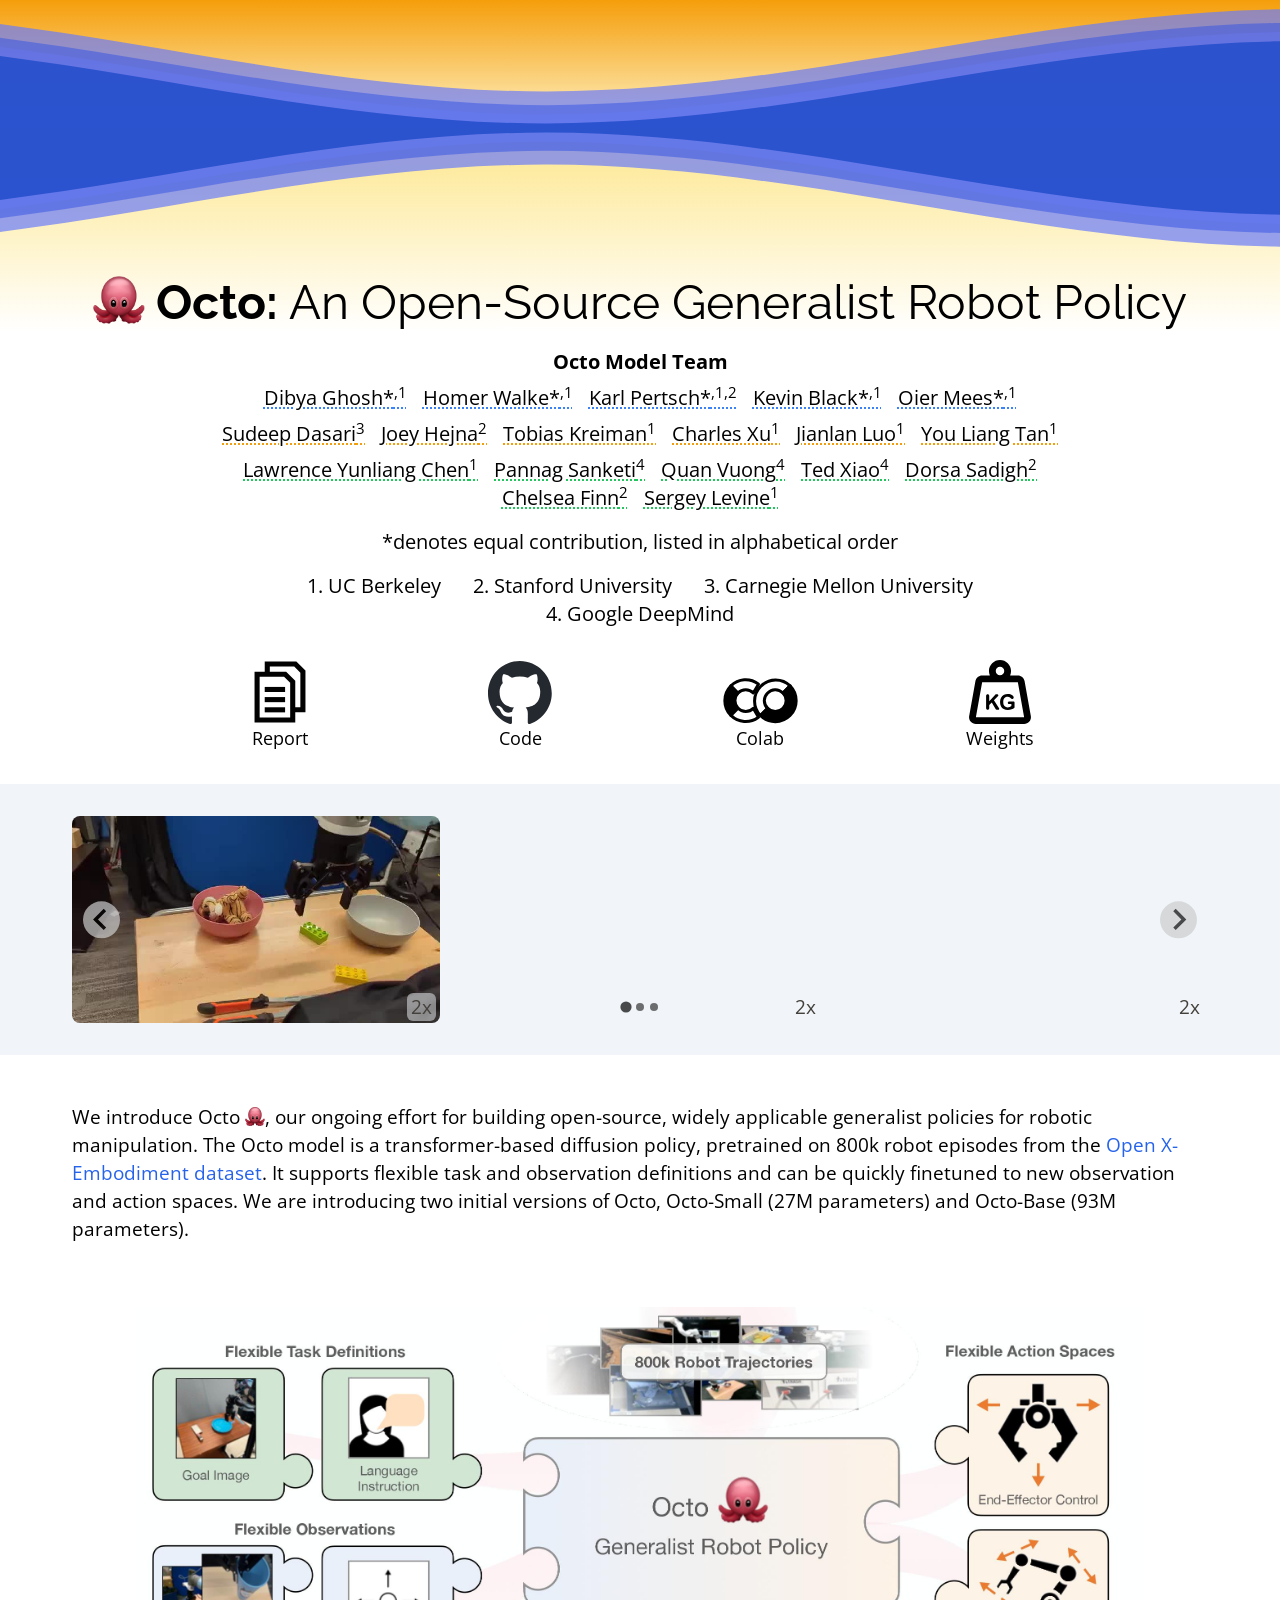
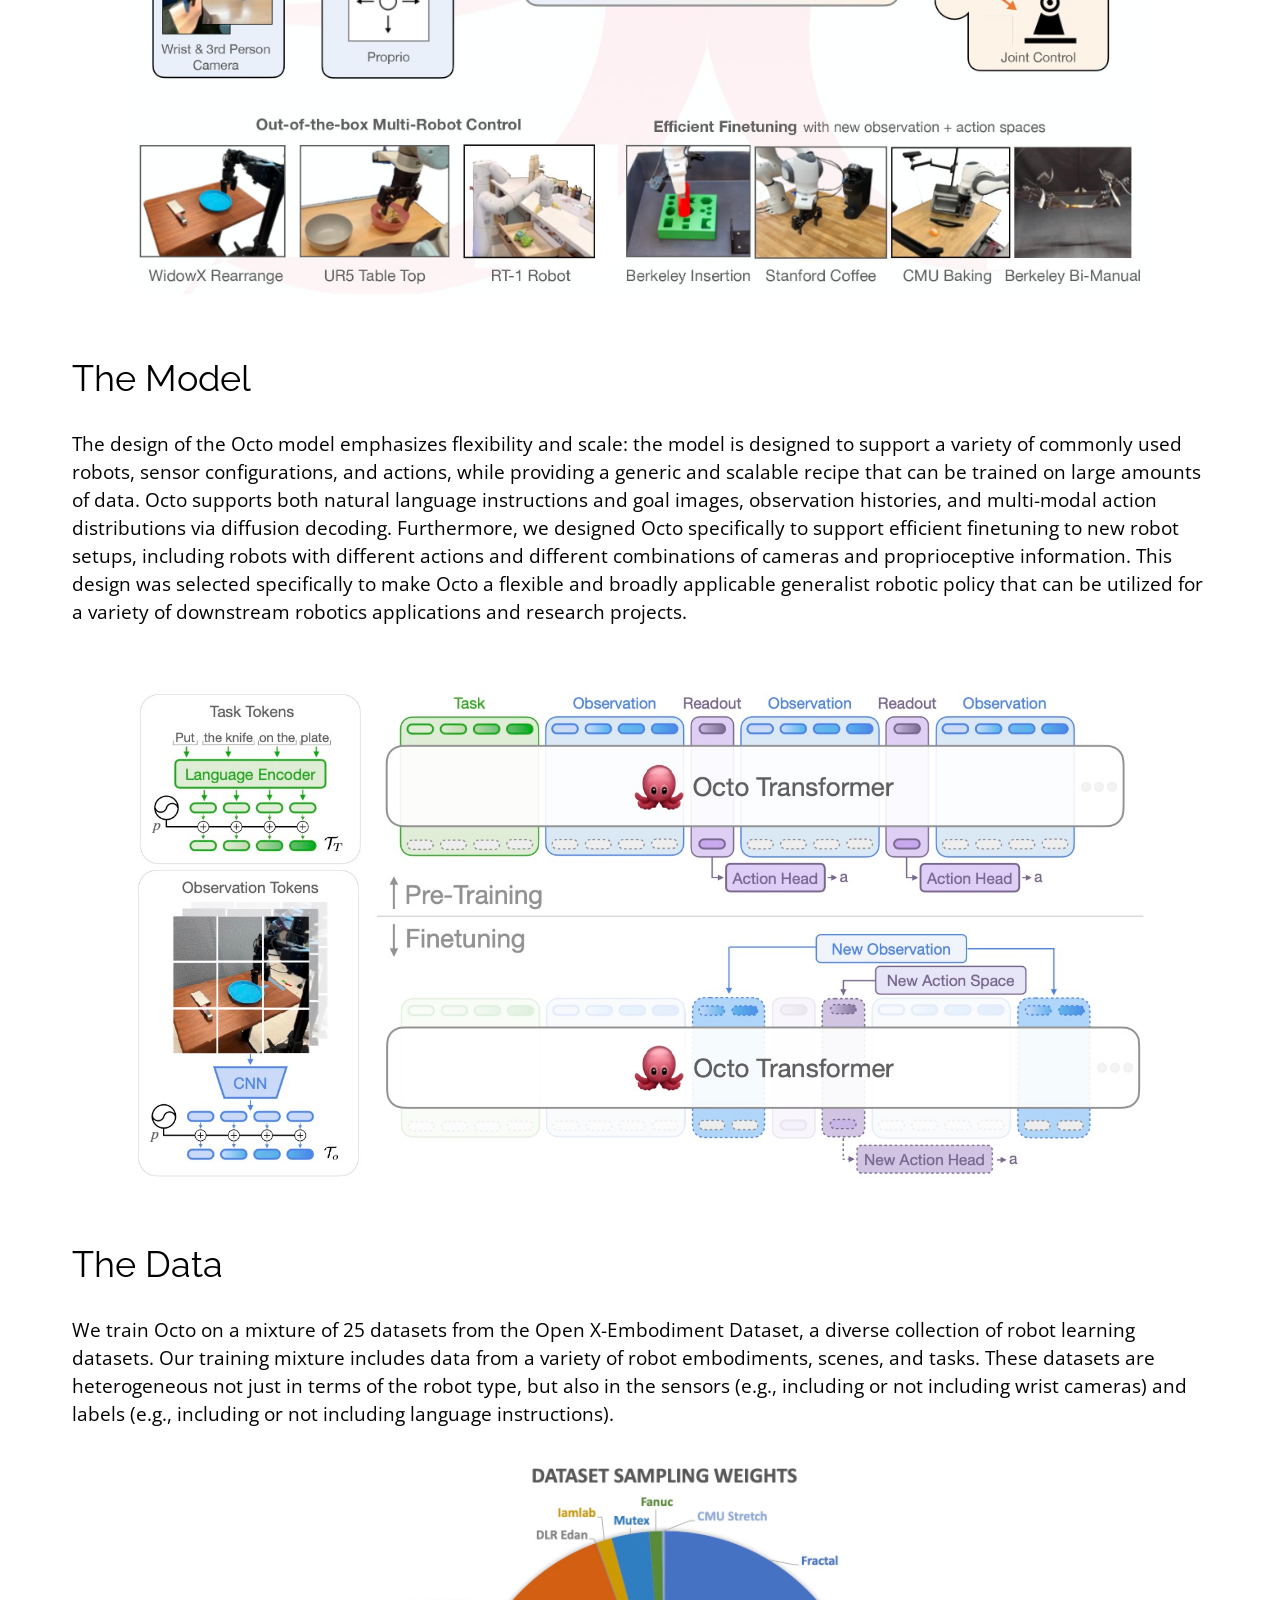
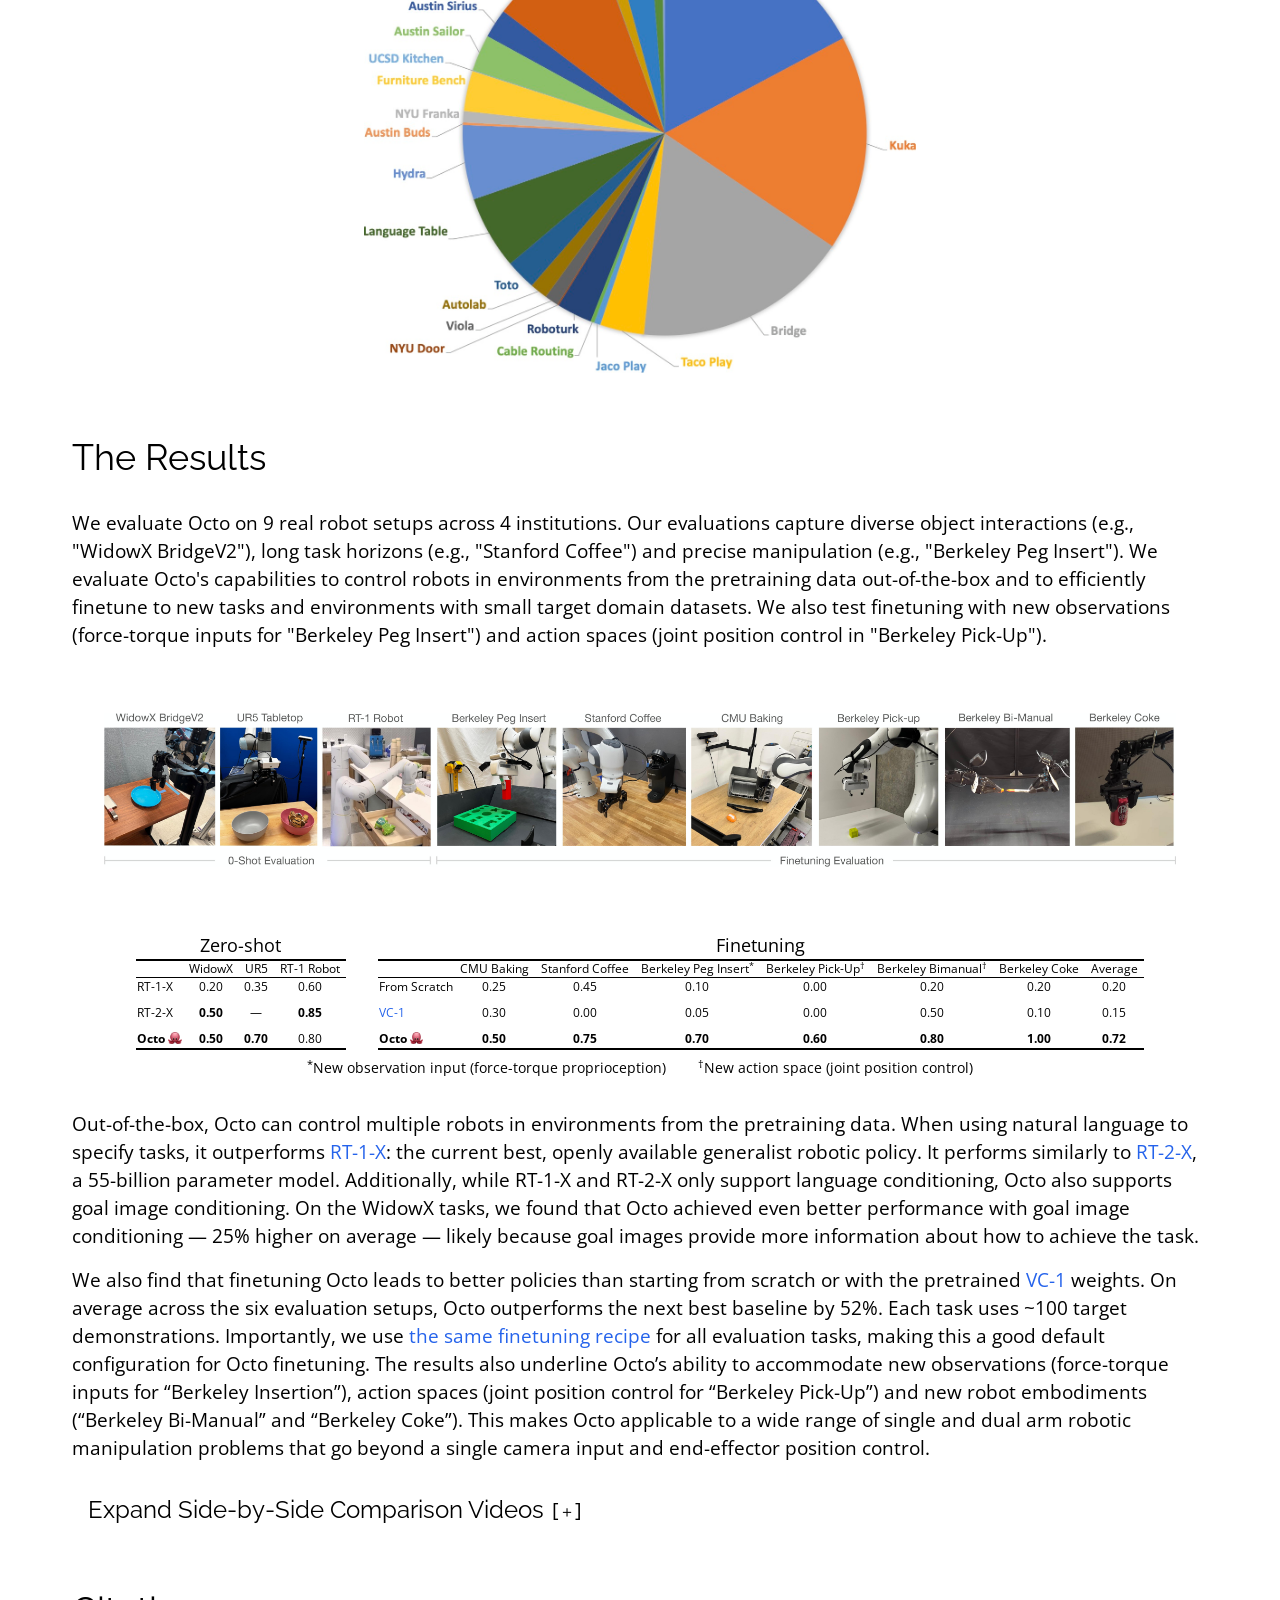
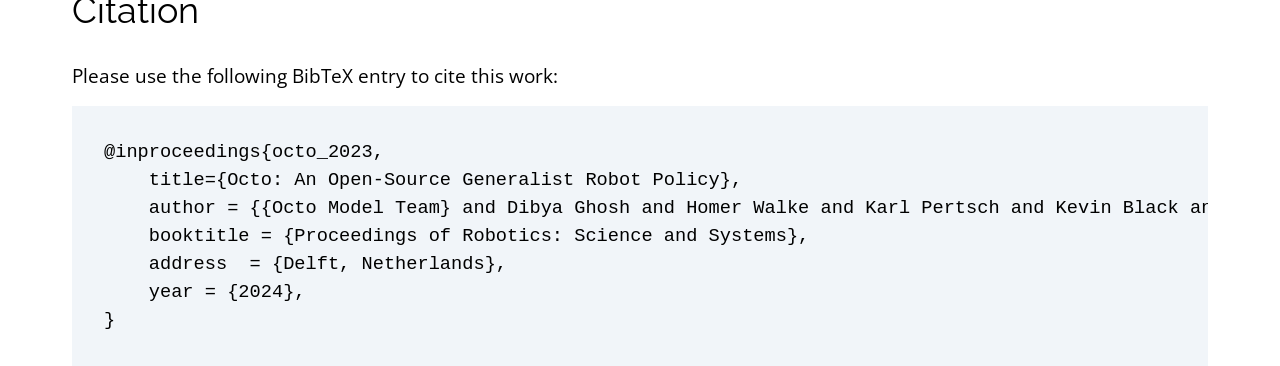
==== commit a45b333c: "Updates" ====
--- a/index.html
+++ b/index.html
@@ -12,20 +12,20 @@
 
 	<title>🐙 Octo: An Open-Source Generalist Robot Policy</title>
 	
-		<link href="./_app/immutable/assets/0.a87d46dd.css" rel="stylesheet">
+		<link href="./_app/immutable/assets/0.892be2f4.css" rel="stylesheet">
 		<link href="./_app/immutable/assets/2.ccce21b9.css" rel="stylesheet">
-		<link rel="modulepreload" href="./_app/immutable/entry/start.77bd5a47.js">
+		<link rel="modulepreload" href="./_app/immutable/entry/start.e937e00e.js">
 		<link rel="modulepreload" href="./_app/immutable/chunks/scheduler.df819399.js">
-		<link rel="modulepreload" href="./_app/immutable/chunks/singletons.6dbeef66.js">
-		<link rel="modulepreload" href="./_app/immutable/chunks/paths.3116f1c1.js">
-		<link rel="modulepreload" href="./_app/immutable/entry/app.7f8e8436.js">
+		<link rel="modulepreload" href="./_app/immutable/chunks/singletons.2059c00b.js">
+		<link rel="modulepreload" href="./_app/immutable/chunks/paths.104dc47b.js">
+		<link rel="modulepreload" href="./_app/immutable/entry/app.2dbef516.js">
 		<link rel="modulepreload" href="./_app/immutable/chunks/index.8f68d1ce.js">
-		<link rel="modulepreload" href="./_app/immutable/nodes/0.6e671413.js">
-		<link rel="modulepreload" href="./_app/immutable/nodes/2.1c1b6865.js">
+		<link rel="modulepreload" href="./_app/immutable/nodes/0.05db26d7.js">
+		<link rel="modulepreload" href="./_app/immutable/nodes/2.32707f4c.js">
 </head>
 
 <body data-sveltekit-preload-data="hover">
-	<div style="display: contents">   <div class="w-full h-screen mb-0 flex flex-col items-center justify-center bg-gradient-to-b from-amber-500 to-amber-100 transition-all ease-in-out duration-1000 overflow-hidden relative svelte-2cm2hv"><div class="mx-4 md:mx-16 flex flex-col justify-center pb-32"><h1 class="leading-tight transition-all duration-1000 font-light svelte-2cm2hv"><span class="font-bold"><img src="/octo.png" alt="octo" class="h-[1em] inline align-[-0.1em]"> Octo:</span> An Open-Source Generalist Robot Policy</h1></div> <div class="h-32 w-full absolute bottom-0" data-svelte-h="svelte-rtr8ti"><svg class="w-full h-full" xmlns="http://www.w3.org/2000/svg" xmlns:xlink="http://www.w3.org/1999/xlink" viewBox="0 24 150 28" preserveAspectRatio="none" shape-rendering="auto"><defs><path id="gentle-wave" d="M-160 44c30 0 58-18 88-18s 58 18 88 18 58-18 88-18 58 18 88 18 v44h-352z"></path></defs><g class="parallax svelte-2cm2hv"><use xlink:href="#gentle-wave" x="48" y="0" fill="rgba(107, 124, 250, 0.7" class="svelte-2cm2hv"></use><use xlink:href="#gentle-wave" x="48" y="3" fill="rgba(50, 82, 227, 0.5)" class="svelte-2cm2hv"></use><use xlink:href="#gentle-wave" x="48" y="5" fill="rgba(107, 124, 250, 0.3)" class="svelte-2cm2hv"></use><use xlink:href="#gentle-wave" x="48" y="7" fill="rgba(30, 74, 200, 0.8)" class="svelte-2cm2hv"></use></g></svg></div></div>   <div class="max-w-4xl w-full px-2 pt-4 flex flex-col items-center mx-auto" data-svelte-h="svelte-1ou0qde"> <div class="flex flex-col items-center text-xl"><span class="font-bold">Octo Model Team</span> <div class="flex justify-center flex-wrap mt-2 underline decoration-dotted decoration-blue-500 underline-offset-2"><span class="px-2">Dibya Ghosh*<sup>,1</sup></span> <span class="px-2">Homer Walke*<sup>,1</sup></span> <span class="px-2">Karl Pertsch*<sup>,1,2</sup></span> <span class="px-2">Kevin Black*<sup>,1</sup></span> <span class="px-2">Oier Mees*<sup>,1</sup></span></div> <div class="flex justify-center flex-wrap mt-2 underline decoration-dotted decoration-amber-500 underline-offset-2"><span class="px-2">Sudeep Dasari<sup>3</sup></span> <span class="px-2">Joey Hejna<sup>2</sup></span> <span class="px-2">Tobias Kreiman<sup>1</sup></span> <span class="px-2">Charles Xu<sup>1</sup></span> <span class="px-2">Jianlan Luo<sup>1</sup></span> <span class="px-2">You Liang Tan<sup>1</sup></span></div> <div class="flex justify-center flex-wrap mt-2 underline decoration-dotted decoration-green-500 underline-offset-2"><span class="px-2">Pannag Sanketi<sup>4</sup></span> <span class="px-2">Quan Vuong<sup>4</sup></span> <span class="px-2">Ted Xiao<sup>4</sup></span> <span class="px-2">Dorsa Sadigh<sup>2</sup></span> <span class="px-2">Chelsea Finn<sup>2</sup></span> <span class="px-2">Sergey Levine<sup>1</sup></span></div> <div class="flex justify-center mt-4 mx-2 text-center">*denotes equal contribution, listed in alphabetical order</div> <div class="flex justify-center flex-wrap mt-4"><span class="px-4">1. UC Berkeley</span> <span class="px-4">2. Stanford University</span> <span class="px-4">3. Carnegie Mellon University</span> <span class="px-4">4. Google DeepMind</span></div></div>  <div class="flex w-full justify-between text-center pt-4 text-lg pb-4 mx-auto px-4"><div class="flex flex-col justify-end hover:bg-sky-200 rounded-md w-32"><a href="https://arxiv.org/pdf/2405.12213" class="hover:underline text-black p-4 flex flex-col items-center"><img src="/documents.svg" alt="documents" class="w-16">
+	<div style="display: contents">   <div class="w-full h-screen mb-0 flex flex-col items-center justify-center bg-gradient-to-b from-amber-500 to-amber-100 transition-all ease-in-out duration-1000 overflow-hidden relative svelte-2cm2hv"><div class="mx-4 md:mx-16 flex flex-col justify-center pb-32"><h1 class="leading-tight transition-all duration-1000 font-light svelte-2cm2hv"><span class="font-bold"><img src="/octo.png" alt="octo" class="h-[1em] inline align-[-0.1em]"> Octo:</span> An Open-Source Generalist Robot Policy</h1></div> <div class="h-32 w-full absolute bottom-0" data-svelte-h="svelte-rtr8ti"><svg class="w-full h-full" xmlns="http://www.w3.org/2000/svg" xmlns:xlink="http://www.w3.org/1999/xlink" viewBox="0 24 150 28" preserveAspectRatio="none" shape-rendering="auto"><defs><path id="gentle-wave" d="M-160 44c30 0 58-18 88-18s 58 18 88 18 58-18 88-18 58 18 88 18 v44h-352z"></path></defs><g class="parallax svelte-2cm2hv"><use xlink:href="#gentle-wave" x="48" y="0" fill="rgba(107, 124, 250, 0.7" class="svelte-2cm2hv"></use><use xlink:href="#gentle-wave" x="48" y="3" fill="rgba(50, 82, 227, 0.5)" class="svelte-2cm2hv"></use><use xlink:href="#gentle-wave" x="48" y="5" fill="rgba(107, 124, 250, 0.3)" class="svelte-2cm2hv"></use><use xlink:href="#gentle-wave" x="48" y="7" fill="rgba(30, 74, 200, 0.8)" class="svelte-2cm2hv"></use></g></svg></div></div>   <div class="max-w-4xl w-full px-2 pt-4 flex flex-col items-center mx-auto" data-svelte-h="svelte-15a6sx8"> <div class="flex flex-col items-center text-xl"><span class="font-bold">Octo Model Team</span> <div class="flex justify-center flex-wrap mt-2 underline decoration-dotted decoration-blue-500 underline-offset-2"><span class="px-2">Dibya Ghosh*<sup>,1</sup></span> <span class="px-2">Homer Walke*<sup>,1</sup></span> <span class="px-2">Karl Pertsch*<sup>,1,2</sup></span> <span class="px-2">Kevin Black*<sup>,1</sup></span> <span class="px-2">Oier Mees*<sup>,1</sup></span></div> <div class="flex justify-center flex-wrap mt-2 underline decoration-dotted decoration-amber-500 underline-offset-2"><span class="px-2">Sudeep Dasari<sup>3</sup></span> <span class="px-2">Joey Hejna<sup>2</sup></span> <span class="px-2">Tobias Kreiman<sup>1</sup></span> <span class="px-2">Charles Xu<sup>1</sup></span> <span class="px-2">Jianlan Luo<sup>1</sup></span> <span class="px-2">You Liang Tan<sup>1</sup></span></div> <div class="flex justify-center flex-wrap mt-2 underline decoration-dotted decoration-green-500 underline-offset-2"><span class="px-2">Lawrence Yunliang Chen<sup>1</sup></span> <span class="px-2">Pannag Sanketi<sup>4</sup></span> <span class="px-2">Quan Vuong<sup>4</sup></span> <span class="px-2">Ted Xiao<sup>4</sup></span> <span class="px-2">Dorsa Sadigh<sup>2</sup></span> <span class="px-2">Chelsea Finn<sup>2</sup></span> <span class="px-2">Sergey Levine<sup>1</sup></span></div> <div class="flex justify-center mt-4 mx-2 text-center">*denotes equal contribution, listed in alphabetical order</div> <div class="flex justify-center flex-wrap mt-4"><span class="px-4">1. UC Berkeley</span> <span class="px-4">2. Stanford University</span> <span class="px-4">3. Carnegie Mellon University</span> <span class="px-4">4. Google DeepMind</span></div></div>  <div class="flex w-full justify-between text-center pt-4 text-lg pb-4 mx-auto px-4"><div class="flex flex-col justify-end hover:bg-sky-200 rounded-md w-32"><a href="https://arxiv.org/pdf/2405.12213" class="hover:underline text-black p-4 flex flex-col items-center"><img src="/documents.svg" alt="documents" class="w-16">
 				Report</a></div> <div class="flex flex-col justify-end hover:bg-sky-200 rounded-md w-32"><a href="https://github.com/octo-models/octo" class="hover:underline text-black p-4 flex flex-col items-center"><img src="/github-mark.svg" alt="code" class="w-16">
 				Code</a></div> <div class="flex flex-col justify-end hover:bg-sky-200 rounded-md w-32"><a href="https://colab.research.google.com/drive/1z0vELj_lX9OWeoMG_WvXnQs43aPOEAhz?usp=sharing" class="hover:underline text-black p-4 flex flex-col items-center"><img src="/colab2.svg" alt="colab" class="w-20">
 				Colab</a></div> <div class="flex flex-col justify-end hover:bg-sky-200 rounded-md w-32"><a href="https://huggingface.co/rail-berkeley" class="hover:underline text-black p-4 flex flex-col items-center"><img src="/weights.svg" alt="weights" class="w-16">
@@ -73,7 +73,7 @@
 		and “Berkeley Coke”). This makes Octo applicable to a wide range of single and dual arm robotic manipulation 
 		problems that go beyond a single camera input and end-effector position control.</p> <div class="mt-8 md:ml-4 ml-1 text-left"></div>  <h2 class="text-4xl mt-16" data-svelte-h="svelte-1onhk75">Citation</h2> <p class="mt-8" data-svelte-h="svelte-1bcmm9r">Please use the following BibTeX entry to cite this work:</p> <pre class="mt-4 overflow-x-scroll bg-slate-100 p-8">@inproceedings{octo_2023,
     title={Octo: An Open-Source Generalist Robot Policy},
-    author = {{Octo Model Team} and Dibya Ghosh and Homer Walke and Karl Pertsch and Kevin Black and Oier Mees and Sudeep Dasari and Joey Hejna and Charles Xu and Jianlan Luo and Tobias Kreiman and {You Liang} Tan and Pannag Sanketi and Quan Vuong and Ted Xiao and Dorsa Sadigh and Chelsea Finn and Sergey Levine},
+    author = {{Octo Model Team} and Dibya Ghosh and Homer Walke and Karl Pertsch and Kevin Black and Oier Mees and Sudeep Dasari and Joey Hejna and Charles Xu and Jianlan Luo and Tobias Kreiman and {You Liang} Tan and Lawrence Yunliang Chen and Pannag Sanketi and Quan Vuong and Ted Xiao and Dorsa Sadigh and Chelsea Finn and Sergey Levine},
     booktitle = {Proceedings of Robotics: Science and Systems},
     address  = {Delft, Netherlands},
     year = {2024},
@@ -81,7 +81,7 @@
 			
 			<script>
 				{
-					__sveltekit_1e0osr9 = {
+					__sveltekit_1bc6qjd = {
 						base: new URL(".", location).pathname.slice(0, -1),
 						env: {}
 					};
@@ -91,8 +91,8 @@
 					const data = [null,null];
 
 					Promise.all([
-						import("./_app/immutable/entry/start.77bd5a47.js"),
-						import("./_app/immutable/entry/app.7f8e8436.js")
+						import("./_app/immutable/entry/start.e937e00e.js"),
+						import("./_app/immutable/entry/app.2dbef516.js")
 					]).then(([kit, app]) => {
 						kit.start(app, element, {
 							node_ids: [0, 2],
--- a/_app/immutable/assets/0.892be2f4.css
+++ b/_app/immutable/assets/0.892be2f4.css
@@ -0,0 +1 @@
+*,:before,:after{box-sizing:border-box;border-width:0;border-style:solid;border-color:#e5e7eb}:before,:after{--tw-content: ""}html,:host{line-height:1.5;-webkit-text-size-adjust:100%;-moz-tab-size:4;-o-tab-size:4;tab-size:4;font-family:ui-sans-serif,system-ui,sans-serif,"Apple Color Emoji","Segoe UI Emoji",Segoe UI Symbol,"Noto Color Emoji";font-feature-settings:normal;font-variation-settings:normal;-webkit-tap-highlight-color:transparent}body{margin:0;line-height:inherit}hr{height:0;color:inherit;border-top-width:1px}abbr:where([title]){-webkit-text-decoration:underline dotted;text-decoration:underline dotted}h1,h2,h3,h4,h5,h6{font-size:inherit;font-weight:inherit}a{color:inherit;text-decoration:inherit}b,strong{font-weight:bolder}code,kbd,samp,pre{font-family:ui-monospace,SFMono-Regular,Menlo,Monaco,Consolas,Liberation Mono,Courier New,monospace;font-feature-settings:normal;font-variation-settings:normal;font-size:1em}small{font-size:80%}sub,sup{font-size:75%;line-height:0;position:relative;vertical-align:baseline}sub{bottom:-.25em}sup{top:-.5em}table{text-indent:0;border-color:inherit;border-collapse:collapse}button,input,optgroup,select,textarea{font-family:inherit;font-feature-settings:inherit;font-variation-settings:inherit;font-size:100%;font-weight:inherit;line-height:inherit;letter-spacing:inherit;color:inherit;margin:0;padding:0}button,select{text-transform:none}button,input:where([type=button]),input:where([type=reset]),input:where([type=submit]){-webkit-appearance:button;background-color:transparent;background-image:none}:-moz-focusring{outline:auto}:-moz-ui-invalid{box-shadow:none}progress{vertical-align:baseline}::-webkit-inner-spin-button,::-webkit-outer-spin-button{height:auto}[type=search]{-webkit-appearance:textfield;outline-offset:-2px}::-webkit-search-decoration{-webkit-appearance:none}::-webkit-file-upload-button{-webkit-appearance:button;font:inherit}summary{display:list-item}blockquote,dl,dd,h1,h2,h3,h4,h5,h6,hr,figure,p,pre{margin:0}fieldset{margin:0;padding:0}legend{padding:0}ol,ul,menu{list-style:none;margin:0;padding:0}dialog{padding:0}textarea{resize:vertical}input::-moz-placeholder,textarea::-moz-placeholder{opacity:1;color:#9ca3af}input::placeholder,textarea::placeholder{opacity:1;color:#9ca3af}button,[role=button]{cursor:pointer}:disabled{cursor:default}img,svg,video,canvas,audio,iframe,embed,object{display:block;vertical-align:middle}img,video{max-width:100%;height:auto}[hidden]{display:none}*,:before,:after{--tw-border-spacing-x: 0;--tw-border-spacing-y: 0;--tw-translate-x: 0;--tw-translate-y: 0;--tw-rotate: 0;--tw-skew-x: 0;--tw-skew-y: 0;--tw-scale-x: 1;--tw-scale-y: 1;--tw-pan-x: ;--tw-pan-y: ;--tw-pinch-zoom: ;--tw-scroll-snap-strictness: proximity;--tw-gradient-from-position: ;--tw-gradient-via-position: ;--tw-gradient-to-position: ;--tw-ordinal: ;--tw-slashed-zero: ;--tw-numeric-figure: ;--tw-numeric-spacing: ;--tw-numeric-fraction: ;--tw-ring-inset: ;--tw-ring-offset-width: 0px;--tw-ring-offset-color: #fff;--tw-ring-color: rgb(59 130 246 / .5);--tw-ring-offset-shadow: 0 0 #0000;--tw-ring-shadow: 0 0 #0000;--tw-shadow: 0 0 #0000;--tw-shadow-colored: 0 0 #0000;--tw-blur: ;--tw-brightness: ;--tw-contrast: ;--tw-grayscale: ;--tw-hue-rotate: ;--tw-invert: ;--tw-saturate: ;--tw-sepia: ;--tw-drop-shadow: ;--tw-backdrop-blur: ;--tw-backdrop-brightness: ;--tw-backdrop-contrast: ;--tw-backdrop-grayscale: ;--tw-backdrop-hue-rotate: ;--tw-backdrop-invert: ;--tw-backdrop-opacity: ;--tw-backdrop-saturate: ;--tw-backdrop-sepia: ;--tw-contain-size: ;--tw-contain-layout: ;--tw-contain-paint: ;--tw-contain-style: }::backdrop{--tw-border-spacing-x: 0;--tw-border-spacing-y: 0;--tw-translate-x: 0;--tw-translate-y: 0;--tw-rotate: 0;--tw-skew-x: 0;--tw-skew-y: 0;--tw-scale-x: 1;--tw-scale-y: 1;--tw-pan-x: ;--tw-pan-y: ;--tw-pinch-zoom: ;--tw-scroll-snap-strictness: proximity;--tw-gradient-from-position: ;--tw-gradient-via-position: ;--tw-gradient-to-position: ;--tw-ordinal: ;--tw-slashed-zero: ;--tw-numeric-figure: ;--tw-numeric-spacing: ;--tw-numeric-fraction: ;--tw-ring-inset: ;--tw-ring-offset-width: 0px;--tw-ring-offset-color: #fff;--tw-ring-color: rgb(59 130 246 / .5);--tw-ring-offset-shadow: 0 0 #0000;--tw-ring-shadow: 0 0 #0000;--tw-shadow: 0 0 #0000;--tw-shadow-colored: 0 0 #0000;--tw-blur: ;--tw-brightness: ;--tw-contrast: ;--tw-grayscale: ;--tw-hue-rotate: ;--tw-invert: ;--tw-saturate: ;--tw-sepia: ;--tw-drop-shadow: ;--tw-backdrop-blur: ;--tw-backdrop-brightness: ;--tw-backdrop-contrast: ;--tw-backdrop-grayscale: ;--tw-backdrop-hue-rotate: ;--tw-backdrop-invert: ;--tw-backdrop-opacity: ;--tw-backdrop-saturate: ;--tw-backdrop-sepia: ;--tw-contain-size: ;--tw-contain-layout: ;--tw-contain-paint: ;--tw-contain-style: }.container{width:100%}@media (min-width: 640px){.container{max-width:640px}}@media (min-width: 768px){.container{max-width:768px}}@media (min-width: 1024px){.container{max-width:1024px}}@media (min-width: 1280px){.container{max-width:1280px}}@media (min-width: 1536px){.container{max-width:1536px}}.absolute{position:absolute}.relative{position:relative}.bottom-0{bottom:0}.bottom-0\.5{bottom:.125rem}.right-0{right:0}.right-0\.5{right:.125rem}.right-3{right:.75rem}.mx-2{margin-left:.5rem;margin-right:.5rem}.mx-4{margin-left:1rem;margin-right:1rem}.mx-auto{margin-left:auto;margin-right:auto}.mb-0{margin-bottom:0}.ml-1{margin-left:.25rem}.ml-2{margin-left:.5rem}.mr-2{margin-right:.5rem}.mt-10{margin-top:2.5rem}.mt-16{margin-top:4rem}.mt-2{margin-top:.5rem}.mt-4{margin-top:1rem}.mt-8{margin-top:2rem}.inline{display:inline}.flex{display:flex}.table{display:table}.contents{display:contents}.h-32{height:8rem}.h-\[1em\]{height:1em}.h-full{height:100%}.h-screen{height:100vh}.w-16{width:4rem}.w-20{width:5rem}.w-3\/4{width:75%}.w-32{width:8rem}.w-full{width:100%}.max-w-4xl{max-width:56rem}.max-w-6xl{max-width:72rem}.max-w-\[500px\]{max-width:500px}.border-collapse{border-collapse:collapse}.scale-y-\[-1\]{--tw-scale-y: -1;transform:translate(var(--tw-translate-x),var(--tw-translate-y)) rotate(var(--tw-rotate)) skew(var(--tw-skew-x)) skewY(var(--tw-skew-y)) scaleX(var(--tw-scale-x)) scaleY(var(--tw-scale-y))}.transform{transform:translate(var(--tw-translate-x),var(--tw-translate-y)) rotate(var(--tw-rotate)) skew(var(--tw-skew-x)) skewY(var(--tw-skew-y)) scaleX(var(--tw-scale-x)) scaleY(var(--tw-scale-y))}.flex-col{flex-direction:column}.flex-wrap{flex-wrap:wrap}.items-center{align-items:center}.justify-start{justify-content:flex-start}.justify-end{justify-content:flex-end}.justify-center{justify-content:center}.justify-between{justify-content:space-between}.gap-y-4{row-gap:1rem}.overflow-hidden{overflow:hidden}.overflow-x-scroll{overflow-x:scroll}.rounded-lg{border-radius:.5rem}.rounded-md{border-radius:.375rem}.border-b{border-bottom-width:1px}.border-b-2{border-bottom-width:2px}.border-t-2{border-top-width:2px}.border-black{--tw-border-opacity: 1;border-color:rgb(0 0 0 / var(--tw-border-opacity))}.bg-slate-100{--tw-bg-opacity: 1;background-color:rgb(241 245 249 / var(--tw-bg-opacity))}.bg-opacity-50{--tw-bg-opacity: .5}.bg-gradient-to-b{background-image:linear-gradient(to bottom,var(--tw-gradient-stops))}.from-amber-200{--tw-gradient-from: #fde68a var(--tw-gradient-from-position);--tw-gradient-to: rgb(253 230 138 / 0) var(--tw-gradient-to-position);--tw-gradient-stops: var(--tw-gradient-from), var(--tw-gradient-to)}.from-amber-500{--tw-gradient-from: #f59e0b var(--tw-gradient-from-position);--tw-gradient-to: rgb(245 158 11 / 0) var(--tw-gradient-to-position);--tw-gradient-stops: var(--tw-gradient-from), var(--tw-gradient-to)}.to-amber-100{--tw-gradient-to: #fef3c7 var(--tw-gradient-to-position)}.to-white{--tw-gradient-to: #fff var(--tw-gradient-to-position)}.p-4{padding:1rem}.p-8{padding:2rem}.px-1{padding-left:.25rem;padding-right:.25rem}.px-2{padding-left:.5rem;padding-right:.5rem}.px-4{padding-left:1rem;padding-right:1rem}.py-2{padding-top:.5rem;padding-bottom:.5rem}.py-8{padding-top:2rem;padding-bottom:2rem}.pb-1{padding-bottom:.25rem}.pb-32{padding-bottom:8rem}.pb-4{padding-bottom:1rem}.pl-1{padding-left:.25rem}.pt-4{padding-top:1rem}.text-left{text-align:left}.text-center{text-align:center}.align-\[-0\.1em\]{vertical-align:-.1em}.text-2xl{font-size:1.5rem;line-height:2rem}.text-4xl{font-size:2.25rem;line-height:2.5rem}.text-\[0\.5rem\]{font-size:.5rem}.text-base{font-size:1rem;line-height:1.5rem}.text-lg{font-size:1.125rem;line-height:1.75rem}.text-sm{font-size:.875rem;line-height:1.25rem}.text-xl{font-size:1.25rem;line-height:1.75rem}.text-xs{font-size:.75rem;line-height:1rem}.font-bold{font-weight:700}.font-light{font-weight:300}.font-medium{font-weight:500}.font-normal{font-weight:400}.leading-tight{line-height:1.25}.text-black{--tw-text-opacity: 1;color:rgb(0 0 0 / var(--tw-text-opacity))}.text-stone-700{--tw-text-opacity: 1;color:rgb(68 64 60 / var(--tw-text-opacity))}.underline{text-decoration-line:underline}.decoration-amber-500{text-decoration-color:#f59e0b}.decoration-blue-500{text-decoration-color:#3b82f6}.decoration-green-500{text-decoration-color:#22c55e}.decoration-dotted{text-decoration-style:dotted}.underline-offset-2{text-underline-offset:2px}.transition-all{transition-property:all;transition-timing-function:cubic-bezier(.4,0,.2,1);transition-duration:.15s}.duration-1000{transition-duration:1s}.ease-in-out{transition-timing-function:cubic-bezier(.4,0,.2,1)}h1,h2,h3,h4{font-family:Raleway,sans-serif}body{font-family:Open Sans,sans-serif;font-size:14pt}a{color:#2563eb}.hover\:bg-sky-200:hover{--tw-bg-opacity: 1;background-color:rgb(186 230 253 / var(--tw-bg-opacity))}.hover\:underline:hover{text-decoration-line:underline}@media (min-width: 768px){.md\:mx-16{margin-left:4rem;margin-right:4rem}.md\:ml-4{margin-left:1rem}.md\:mr-4{margin-right:1rem}.md\:w-1\/2{width:50%}.md\:border-b-8{border-bottom-width:8px}.md\:border-b-transparent{border-bottom-color:transparent}.md\:px-16{padding-left:4rem;padding-right:4rem}.md\:px-8{padding-left:2rem;padding-right:2rem}.md\:text-sm{font-size:.875rem;line-height:1.25rem}.md\:text-xs{font-size:.75rem;line-height:1rem}}@font-face{font-family:Open Sans;font-style:normal;font-display:swap;font-weight:400;src:url(./open-sans-cyrillic-ext-400-normal.1928af2c.woff2) format("woff2"),url(./open-sans-cyrillic-ext-400-normal.b67f7c77.woff) format("woff");unicode-range:U+0460-052F,U+1C80-1C88,U+20B4,U+2DE0-2DFF,U+A640-A69F,U+FE2E-FE2F}@font-face{font-family:Open Sans;font-style:normal;font-display:swap;font-weight:400;src:url(./open-sans-cyrillic-400-normal.21e75944.woff2) format("woff2"),url(./open-sans-cyrillic-400-normal.2acd9386.woff) format("woff");unicode-range:U+0301,U+0400-045F,U+0490-0491,U+04B0-04B1,U+2116}@font-face{font-family:Open Sans;font-style:normal;font-display:swap;font-weight:400;src:url([data-uri]) format("woff2"),url([data-uri]) format("woff");unicode-range:U+1F00-1FFF}@font-face{font-family:Open Sans;font-style:normal;font-display:swap;font-weight:400;src:url(./open-sans-greek-400-normal.f9a9a7a4.woff2) format("woff2"),url(./open-sans-greek-400-normal.5b418adb.woff) format("woff");unicode-range:U+0370-0377,U+037A-037F,U+0384-038A,U+038C,U+038E-03A1,U+03A3-03FF}@font-face{font-family:Open Sans;font-style:normal;font-display:swap;font-weight:400;src:url(./open-sans-hebrew-400-normal.f515a6f8.woff2) format("woff2"),url(./open-sans-hebrew-400-normal.bbf5da27.woff) format("woff");unicode-range:U+0590-05FF,U+200C-2010,U+20AA,U+25CC,U+FB1D-FB4F}@font-face{font-family:Open Sans;font-style:normal;font-display:swap;font-weight:400;src:url(./open-sans-math-400-normal.6d4370b5.woff2) format("woff2"),url(./open-sans-math-400-normal.cc9f2e86.woff) format("woff");unicode-range:U+0302-0303,U+0305,U+0307-0308,U+0330,U+0391-03A1,U+03A3-03A9,U+03B1-03C9,U+03D1,U+03D5-03D6,U+03F0-03F1,U+03F4-03F5,U+2034-2037,U+2057,U+20D0-20DC,U+20E1,U+20E5-20EF,U+2102,U+210A-210E,U+2110-2112,U+2115,U+2119-211D,U+2124,U+2128,U+212C-212D,U+212F-2131,U+2133-2138,U+213C-2140,U+2145-2149,U+2190,U+2192,U+2194-21AE,U+21B0-21E5,U+21F1-21F2,U+21F4-2211,U+2213-2214,U+2216-22FF,U+2308-230B,U+2310,U+2319,U+231C-2321,U+2336-237A,U+237C,U+2395,U+239B-23B6,U+23D0,U+23DC-23E1,U+2474-2475,U+25AF,U+25B3,U+25B7,U+25BD,U+25C1,U+25CA,U+25CC,U+25FB,U+266D-266F,U+27C0-27FF,U+2900-2AFF,U+2B0E-2B11,U+2B30-2B4C,U+2BFE,U+FF5B,U+FF5D,U+1D400-1D7FF,U+1EE00-1EEFF}@font-face{font-family:Open Sans;font-style:normal;font-display:swap;font-weight:400;src:url(./open-sans-symbols-400-normal.37c813e5.woff2) format("woff2"),url(./open-sans-symbols-400-normal.663e4e12.woff) format("woff");unicode-range:U+0001-000C,U+000E-001F,U+007F-009F,U+20DD-20E0,U+20E2-20E4,U+2150-218F,U+2190,U+2192,U+2194-2199,U+21AF,U+21E6-21F0,U+21F3,U+2218-2219,U+2299,U+22C4-22C6,U+2300-243F,U+2440-244A,U+2460-24FF,U+25A0-27BF,U+2800-28FF,U+2921-2922,U+2981,U+29BF,U+29EB,U+2B00-2BFF,U+4DC0-4DFF,U+FFF9-FFFB,U+10140-1018E,U+10190-1019C,U+101A0,U+101D0-101FD,U+102E0-102FB,U+10E60-10E7E,U+1D2C0-1D2D3,U+1D2E0-1D37F,U+1F000-1F0FF,U+1F100-1F1AD,U+1F1E6-1F1FF,U+1F30D-1F30F,U+1F315,U+1F31C,U+1F31E,U+1F320-1F32C,U+1F336,U+1F378,U+1F37D,U+1F382,U+1F393-1F39F,U+1F3A7-1F3A8,U+1F3AC-1F3AF,U+1F3C2,U+1F3C4-1F3C6,U+1F3CA-1F3CE,U+1F3D4-1F3E0,U+1F3ED,U+1F3F1-1F3F3,U+1F3F5-1F3F7,U+1F408,U+1F415,U+1F41F,U+1F426,U+1F43F,U+1F441-1F442,U+1F444,U+1F446-1F449,U+1F44C-1F44E,U+1F453,U+1F46A,U+1F47D,U+1F4A3,U+1F4B0,U+1F4B3,U+1F4B9,U+1F4BB,U+1F4BF,U+1F4C8-1F4CB,U+1F4D6,U+1F4DA,U+1F4DF,U+1F4E3-1F4E6,U+1F4EA-1F4ED,U+1F4F7,U+1F4F9-1F4FB,U+1F4FD-1F4FE,U+1F503,U+1F507-1F50B,U+1F50D,U+1F512-1F513,U+1F53E-1F54A,U+1F54F-1F5FA,U+1F610,U+1F650-1F67F,U+1F687,U+1F68D,U+1F691,U+1F694,U+1F698,U+1F6AD,U+1F6B2,U+1F6B9-1F6BA,U+1F6BC,U+1F6C6-1F6CF,U+1F6D3-1F6D7,U+1F6E0-1F6EA,U+1F6F0-1F6F3,U+1F6F7-1F6FC,U+1F700-1F7FF,U+1F800-1F80B,U+1F810-1F847,U+1F850-1F859,U+1F860-1F887,U+1F890-1F8AD,U+1F8B0-1F8B1,U+1F900-1F90B,U+1F93B,U+1F946,U+1F984,U+1F996,U+1F9E9,U+1FA00-1FA6F,U+1FA70-1FA7C,U+1FA80-1FA88,U+1FA90-1FABD,U+1FABF-1FAC5,U+1FACE-1FADB,U+1FAE0-1FAE8,U+1FAF0-1FAF8,U+1FB00-1FBFF}@font-face{font-family:Open Sans;font-style:normal;font-display:swap;font-weight:400;src:url(./open-sans-vietnamese-400-normal.0b81cc83.woff2) format("woff2"),url(./open-sans-vietnamese-400-normal.8a51d124.woff) format("woff");unicode-range:U+0102-0103,U+0110-0111,U+0128-0129,U+0168-0169,U+01A0-01A1,U+01AF-01B0,U+0300-0301,U+0303-0304,U+0308-0309,U+0323,U+0329,U+1EA0-1EF9,U+20AB}@font-face{font-family:Open Sans;font-style:normal;font-display:swap;font-weight:400;src:url(./open-sans-latin-ext-400-normal.b452c0f2.woff2) format("woff2"),url(./open-sans-latin-ext-400-normal.363ffd1f.woff) format("woff");unicode-range:U+0100-02AF,U+0304,U+0308,U+0329,U+1E00-1E9F,U+1EF2-1EFF,U+2020,U+20A0-20AB,U+20AD-20C0,U+2113,U+2C60-2C7F,U+A720-A7FF}@font-face{font-family:Open Sans;font-style:normal;font-display:swap;font-weight:400;src:url(./open-sans-latin-400-normal.e7af9d60.woff2) format("woff2"),url(./open-sans-latin-400-normal.ce42b904.woff) format("woff");unicode-range:U+0000-00FF,U+0131,U+0152-0153,U+02BB-02BC,U+02C6,U+02DA,U+02DC,U+0304,U+0308,U+0329,U+2000-206F,U+2074,U+20AC,U+2122,U+2191,U+2193,U+2212,U+2215,U+FEFF,U+FFFD}@font-face{font-family:Open Sans;font-style:normal;font-display:swap;font-weight:700;src:url(./open-sans-cyrillic-ext-700-normal.02be9f89.woff2) format("woff2"),url(./open-sans-cyrillic-ext-700-normal.3ffc1531.woff) format("woff");unicode-range:U+0460-052F,U+1C80-1C88,U+20B4,U+2DE0-2DFF,U+A640-A69F,U+FE2E-FE2F}@font-face{font-family:Open Sans;font-style:normal;font-display:swap;font-weight:700;src:url(./open-sans-cyrillic-700-normal.8a1c955f.woff2) format("woff2"),url(./open-sans-cyrillic-700-normal.c08bbec8.woff) format("woff");unicode-range:U+0301,U+0400-045F,U+0490-0491,U+04B0-04B1,U+2116}@font-face{font-family:Open Sans;font-style:normal;font-display:swap;font-weight:700;src:url([data-uri]) format("woff2"),url([data-uri]) format("woff");unicode-range:U+1F00-1FFF}@font-face{font-family:Open Sans;font-style:normal;font-display:swap;font-weight:700;src:url(./open-sans-greek-700-normal.1f3ae53b.woff2) format("woff2"),url(./open-sans-greek-700-normal.95d5db2a.woff) format("woff");unicode-range:U+0370-0377,U+037A-037F,U+0384-038A,U+038C,U+038E-03A1,U+03A3-03FF}@font-face{font-family:Open Sans;font-style:normal;font-display:swap;font-weight:700;src:url(./open-sans-hebrew-700-normal.24205e3c.woff2) format("woff2"),url(./open-sans-hebrew-700-normal.dc919831.woff) format("woff");unicode-range:U+0590-05FF,U+200C-2010,U+20AA,U+25CC,U+FB1D-FB4F}@font-face{font-family:Open Sans;font-style:normal;font-display:swap;font-weight:700;src:url(./open-sans-math-700-normal.e622be46.woff2) format("woff2"),url(./open-sans-math-700-normal.a255dc4a.woff) format("woff");unicode-range:U+0302-0303,U+0305,U+0307-0308,U+0330,U+0391-03A1,U+03A3-03A9,U+03B1-03C9,U+03D1,U+03D5-03D6,U+03F0-03F1,U+03F4-03F5,U+2034-2037,U+2057,U+20D0-20DC,U+20E1,U+20E5-20EF,U+2102,U+210A-210E,U+2110-2112,U+2115,U+2119-211D,U+2124,U+2128,U+212C-212D,U+212F-2131,U+2133-2138,U+213C-2140,U+2145-2149,U+2190,U+2192,U+2194-21AE,U+21B0-21E5,U+21F1-21F2,U+21F4-2211,U+2213-2214,U+2216-22FF,U+2308-230B,U+2310,U+2319,U+231C-2321,U+2336-237A,U+237C,U+2395,U+239B-23B6,U+23D0,U+23DC-23E1,U+2474-2475,U+25AF,U+25B3,U+25B7,U+25BD,U+25C1,U+25CA,U+25CC,U+25FB,U+266D-266F,U+27C0-27FF,U+2900-2AFF,U+2B0E-2B11,U+2B30-2B4C,U+2BFE,U+FF5B,U+FF5D,U+1D400-1D7FF,U+1EE00-1EEFF}@font-face{font-family:Open Sans;font-style:normal;font-display:swap;font-weight:700;src:url(./open-sans-symbols-700-normal.a46b80ce.woff2) format("woff2"),url(./open-sans-symbols-700-normal.1fff78a2.woff) format("woff");unicode-range:U+0001-000C,U+000E-001F,U+007F-009F,U+20DD-20E0,U+20E2-20E4,U+2150-218F,U+2190,U+2192,U+2194-2199,U+21AF,U+21E6-21F0,U+21F3,U+2218-2219,U+2299,U+22C4-22C6,U+2300-243F,U+2440-244A,U+2460-24FF,U+25A0-27BF,U+2800-28FF,U+2921-2922,U+2981,U+29BF,U+29EB,U+2B00-2BFF,U+4DC0-4DFF,U+FFF9-FFFB,U+10140-1018E,U+10190-1019C,U+101A0,U+101D0-101FD,U+102E0-102FB,U+10E60-10E7E,U+1D2C0-1D2D3,U+1D2E0-1D37F,U+1F000-1F0FF,U+1F100-1F1AD,U+1F1E6-1F1FF,U+1F30D-1F30F,U+1F315,U+1F31C,U+1F31E,U+1F320-1F32C,U+1F336,U+1F378,U+1F37D,U+1F382,U+1F393-1F39F,U+1F3A7-1F3A8,U+1F3AC-1F3AF,U+1F3C2,U+1F3C4-1F3C6,U+1F3CA-1F3CE,U+1F3D4-1F3E0,U+1F3ED,U+1F3F1-1F3F3,U+1F3F5-1F3F7,U+1F408,U+1F415,U+1F41F,U+1F426,U+1F43F,U+1F441-1F442,U+1F444,U+1F446-1F449,U+1F44C-1F44E,U+1F453,U+1F46A,U+1F47D,U+1F4A3,U+1F4B0,U+1F4B3,U+1F4B9,U+1F4BB,U+1F4BF,U+1F4C8-1F4CB,U+1F4D6,U+1F4DA,U+1F4DF,U+1F4E3-1F4E6,U+1F4EA-1F4ED,U+1F4F7,U+1F4F9-1F4FB,U+1F4FD-1F4FE,U+1F503,U+1F507-1F50B,U+1F50D,U+1F512-1F513,U+1F53E-1F54A,U+1F54F-1F5FA,U+1F610,U+1F650-1F67F,U+1F687,U+1F68D,U+1F691,U+1F694,U+1F698,U+1F6AD,U+1F6B2,U+1F6B9-1F6BA,U+1F6BC,U+1F6C6-1F6CF,U+1F6D3-1F6D7,U+1F6E0-1F6EA,U+1F6F0-1F6F3,U+1F6F7-1F6FC,U+1F700-1F7FF,U+1F800-1F80B,U+1F810-1F847,U+1F850-1F859,U+1F860-1F887,U+1F890-1F8AD,U+1F8B0-1F8B1,U+1F900-1F90B,U+1F93B,U+1F946,U+1F984,U+1F996,U+1F9E9,U+1FA00-1FA6F,U+1FA70-1FA7C,U+1FA80-1FA88,U+1FA90-1FABD,U+1FABF-1FAC5,U+1FACE-1FADB,U+1FAE0-1FAE8,U+1FAF0-1FAF8,U+1FB00-1FBFF}@font-face{font-family:Open Sans;font-style:normal;font-display:swap;font-weight:700;src:url(./open-sans-vietnamese-700-normal.63a00812.woff2) format("woff2"),url(./open-sans-vietnamese-700-normal.b8a37a43.woff) format("woff");unicode-range:U+0102-0103,U+0110-0111,U+0128-0129,U+0168-0169,U+01A0-01A1,U+01AF-01B0,U+0300-0301,U+0303-0304,U+0308-0309,U+0323,U+0329,U+1EA0-1EF9,U+20AB}@font-face{font-family:Open Sans;font-style:normal;font-display:swap;font-weight:700;src:url(./open-sans-latin-ext-700-normal.60f6df7d.woff2) format("woff2"),url(./open-sans-latin-ext-700-normal.79cb1f1a.woff) format("woff");unicode-range:U+0100-02AF,U+0304,U+0308,U+0329,U+1E00-1E9F,U+1EF2-1EFF,U+2020,U+20A0-20AB,U+20AD-20C0,U+2113,U+2C60-2C7F,U+A720-A7FF}@font-face{font-family:Open Sans;font-style:normal;font-display:swap;font-weight:700;src:url(./open-sans-latin-700-normal.114f872a.woff2) format("woff2"),url(./open-sans-latin-700-normal.45daf654.woff) format("woff");unicode-range:U+0000-00FF,U+0131,U+0152-0153,U+02BB-02BC,U+02C6,U+02DA,U+02DC,U+0304,U+0308,U+0329,U+2000-206F,U+2074,U+20AC,U+2122,U+2191,U+2193,U+2212,U+2215,U+FEFF,U+FFFD}@font-face{font-family:Raleway;font-style:normal;font-display:swap;font-weight:400;src:url(./raleway-cyrillic-ext-400-normal.5fa7b587.woff2) format("woff2"),url(./raleway-cyrillic-ext-400-normal.25356bfd.woff) format("woff");unicode-range:U+0460-052F,U+1C80-1C88,U+20B4,U+2DE0-2DFF,U+A640-A69F,U+FE2E-FE2F}@font-face{font-family:Raleway;font-style:normal;font-display:swap;font-weight:400;src:url(./raleway-cyrillic-400-normal.22bacf8c.woff2) format("woff2"),url(./raleway-cyrillic-400-normal.e613a4fa.woff) format("woff");unicode-range:U+0301,U+0400-045F,U+0490-0491,U+04B0-04B1,U+2116}@font-face{font-family:Raleway;font-style:normal;font-display:swap;font-weight:400;src:url(./raleway-vietnamese-400-normal.4a5c4ac2.woff2) format("woff2"),url(./raleway-vietnamese-400-normal.b80447f8.woff) format("woff");unicode-range:U+0102-0103,U+0110-0111,U+0128-0129,U+0168-0169,U+01A0-01A1,U+01AF-01B0,U+0300-0301,U+0303-0304,U+0308-0309,U+0323,U+0329,U+1EA0-1EF9,U+20AB}@font-face{font-family:Raleway;font-style:normal;font-display:swap;font-weight:400;src:url(./raleway-latin-ext-400-normal.84539630.woff2) format("woff2"),url(./raleway-latin-ext-400-normal.2142725e.woff) format("woff");unicode-range:U+0100-02AF,U+0304,U+0308,U+0329,U+1E00-1E9F,U+1EF2-1EFF,U+2020,U+20A0-20AB,U+20AD-20C0,U+2113,U+2C60-2C7F,U+A720-A7FF}@font-face{font-family:Raleway;font-style:normal;font-display:swap;font-weight:400;src:url(./raleway-latin-400-normal.3e44fb72.woff2) format("woff2"),url(./raleway-latin-400-normal.c162c84f.woff) format("woff");unicode-range:U+0000-00FF,U+0131,U+0152-0153,U+02BB-02BC,U+02C6,U+02DA,U+02DC,U+0304,U+0308,U+0329,U+2000-206F,U+2074,U+20AC,U+2122,U+2191,U+2193,U+2212,U+2215,U+FEFF,U+FFFD}@font-face{font-family:Raleway;font-style:normal;font-display:swap;font-weight:700;src:url(./raleway-cyrillic-ext-700-normal.8209fde7.woff2) format("woff2"),url(./raleway-cyrillic-ext-700-normal.ae615f9c.woff) format("woff");unicode-range:U+0460-052F,U+1C80-1C88,U+20B4,U+2DE0-2DFF,U+A640-A69F,U+FE2E-FE2F}@font-face{font-family:Raleway;font-style:normal;font-display:swap;font-weight:700;src:url(./raleway-cyrillic-700-normal.75dd9562.woff2) format("woff2"),url(./raleway-cyrillic-700-normal.e776434b.woff) format("woff");unicode-range:U+0301,U+0400-045F,U+0490-0491,U+04B0-04B1,U+2116}@font-face{font-family:Raleway;font-style:normal;font-display:swap;font-weight:700;src:url(./raleway-vietnamese-700-normal.5abab2fa.woff2) format("woff2"),url(./raleway-vietnamese-700-normal.5e6dfb8a.woff) format("woff");unicode-range:U+0102-0103,U+0110-0111,U+0128-0129,U+0168-0169,U+01A0-01A1,U+01AF-01B0,U+0300-0301,U+0303-0304,U+0308-0309,U+0323,U+0329,U+1EA0-1EF9,U+20AB}@font-face{font-family:Raleway;font-style:normal;font-display:swap;font-weight:700;src:url(./raleway-latin-ext-700-normal.554abd27.woff2) format("woff2"),url(./raleway-latin-ext-700-normal.5aefed4d.woff) format("woff");unicode-range:U+0100-02AF,U+0304,U+0308,U+0329,U+1E00-1E9F,U+1EF2-1EFF,U+2020,U+20A0-20AB,U+20AD-20C0,U+2113,U+2C60-2C7F,U+A720-A7FF}@font-face{font-family:Raleway;font-style:normal;font-display:swap;font-weight:700;src:url(./raleway-latin-700-normal.10973613.woff2) format("woff2"),url(./raleway-latin-700-normal.deb3b5a5.woff) format("woff");unicode-range:U+0000-00FF,U+0131,U+0152-0153,U+02BB-02BC,U+02C6,U+02DA,U+02DC,U+0304,U+0308,U+0329,U+2000-206F,U+2074,U+20AC,U+2122,U+2191,U+2193,U+2212,U+2215,U+FEFF,U+FFFD}@font-face{font-family:Roboto Mono;font-style:normal;font-display:swap;font-weight:400;src:url(./roboto-mono-cyrillic-ext-400-normal.aa28d99c.woff2) format("woff2"),url(./roboto-mono-cyrillic-ext-400-normal.970cd84c.woff) format("woff");unicode-range:U+0460-052F,U+1C80-1C88,U+20B4,U+2DE0-2DFF,U+A640-A69F,U+FE2E-FE2F}@font-face{font-family:Roboto Mono;font-style:normal;font-display:swap;font-weight:400;src:url(./roboto-mono-cyrillic-400-normal.52f28cb4.woff2) format("woff2"),url(./roboto-mono-cyrillic-400-normal.654b02dc.woff) format("woff");unicode-range:U+0301,U+0400-045F,U+0490-0491,U+04B0-04B1,U+2116}@font-face{font-family:Roboto Mono;font-style:normal;font-display:swap;font-weight:400;src:url(./roboto-mono-greek-400-normal.122802d0.woff2) format("woff2"),url(./roboto-mono-greek-400-normal.8457a849.woff) format("woff");unicode-range:U+0370-0377,U+037A-037F,U+0384-038A,U+038C,U+038E-03A1,U+03A3-03FF}@font-face{font-family:Roboto Mono;font-style:normal;font-display:swap;font-weight:400;src:url(./roboto-mono-vietnamese-400-normal.4039566f.woff2) format("woff2"),url(./roboto-mono-vietnamese-400-normal.5e6499a6.woff) format("woff");unicode-range:U+0102-0103,U+0110-0111,U+0128-0129,U+0168-0169,U+01A0-01A1,U+01AF-01B0,U+0300-0301,U+0303-0304,U+0308-0309,U+0323,U+0329,U+1EA0-1EF9,U+20AB}@font-face{font-family:Roboto Mono;font-style:normal;font-display:swap;font-weight:400;src:url(./roboto-mono-latin-ext-400-normal.93b6c99d.woff2) format("woff2"),url(./roboto-mono-latin-ext-400-normal.bb99bbb3.woff) format("woff");unicode-range:U+0100-02AF,U+0304,U+0308,U+0329,U+1E00-1E9F,U+1EF2-1EFF,U+2020,U+20A0-20AB,U+20AD-20C0,U+2113,U+2C60-2C7F,U+A720-A7FF}@font-face{font-family:Roboto Mono;font-style:normal;font-display:swap;font-weight:400;src:url(./roboto-mono-latin-400-normal.32c8a74a.woff2) format("woff2"),url(./roboto-mono-latin-400-normal.4940016c.woff) format("woff");unicode-range:U+0000-00FF,U+0131,U+0152-0153,U+02BB-02BC,U+02C6,U+02DA,U+02DC,U+0304,U+0308,U+0329,U+2000-206F,U+2074,U+20AC,U+2122,U+2191,U+2193,U+2212,U+2215,U+FEFF,U+FFFD}
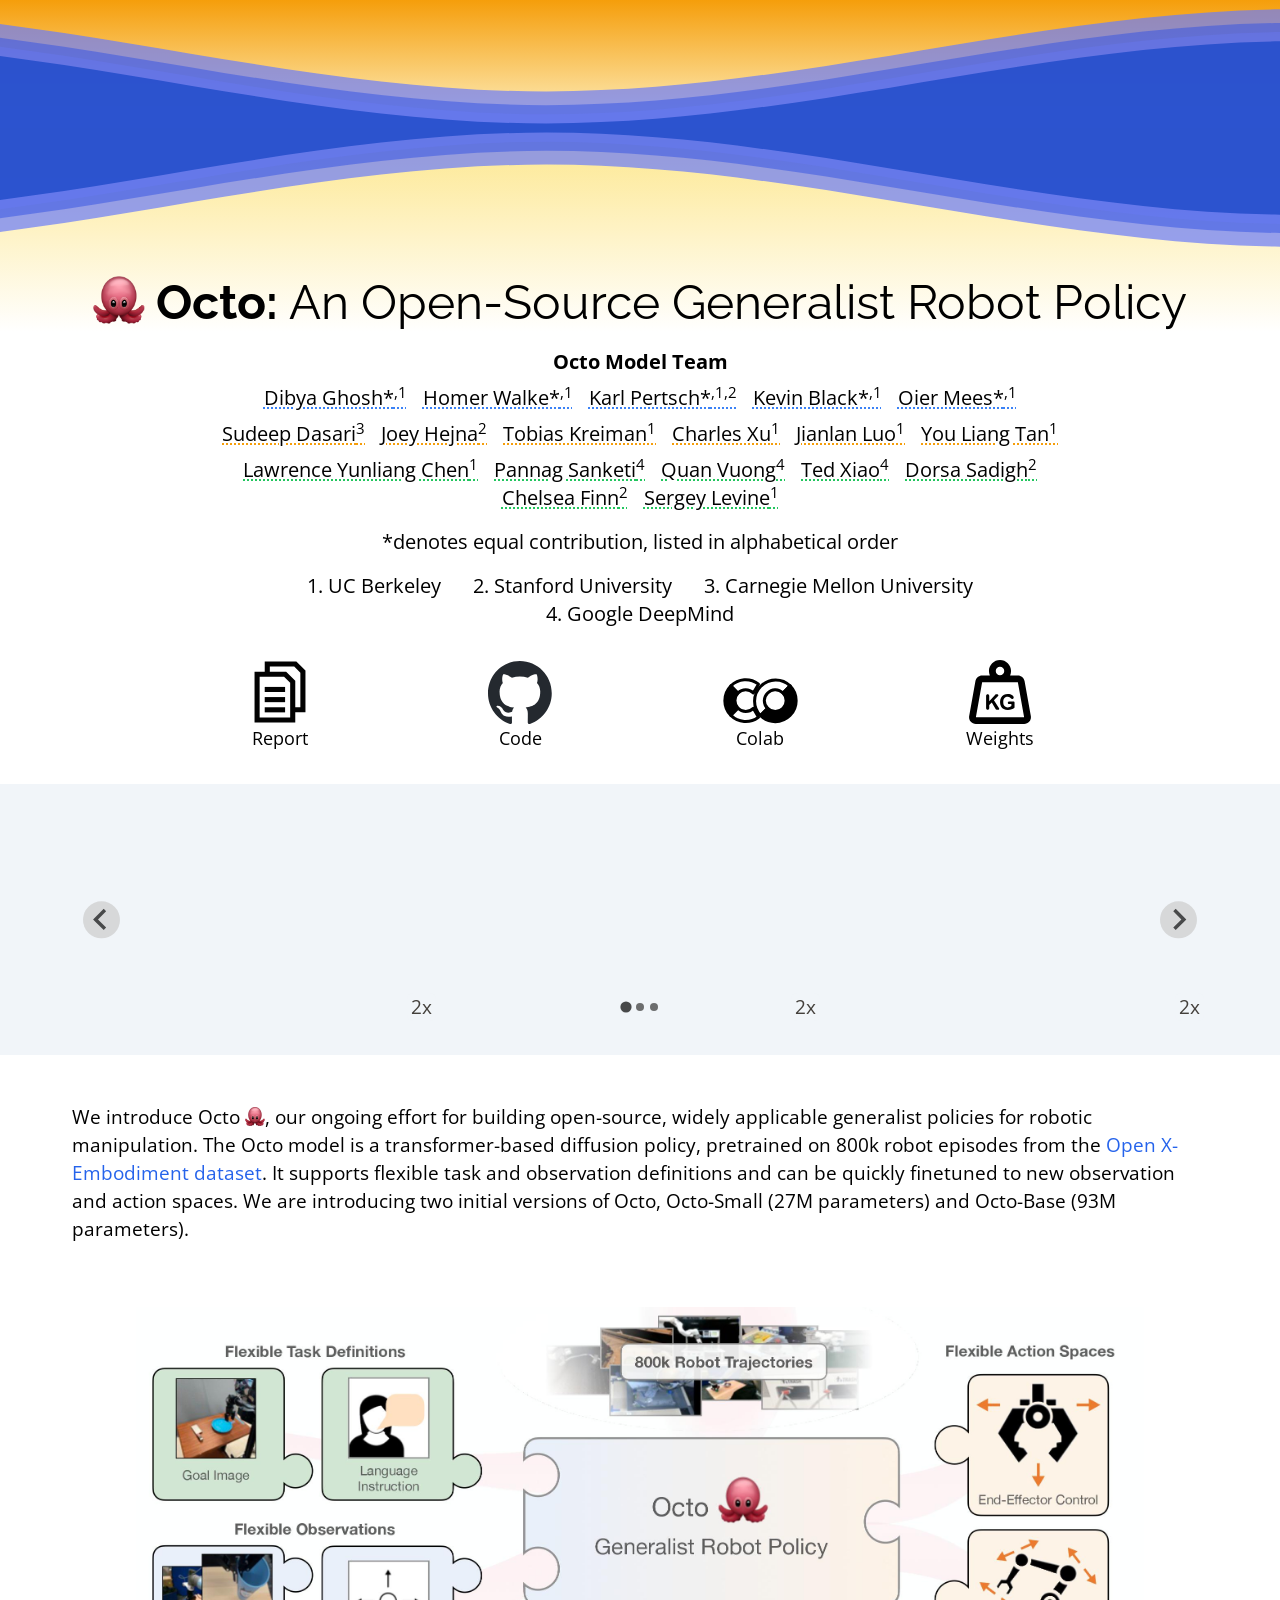
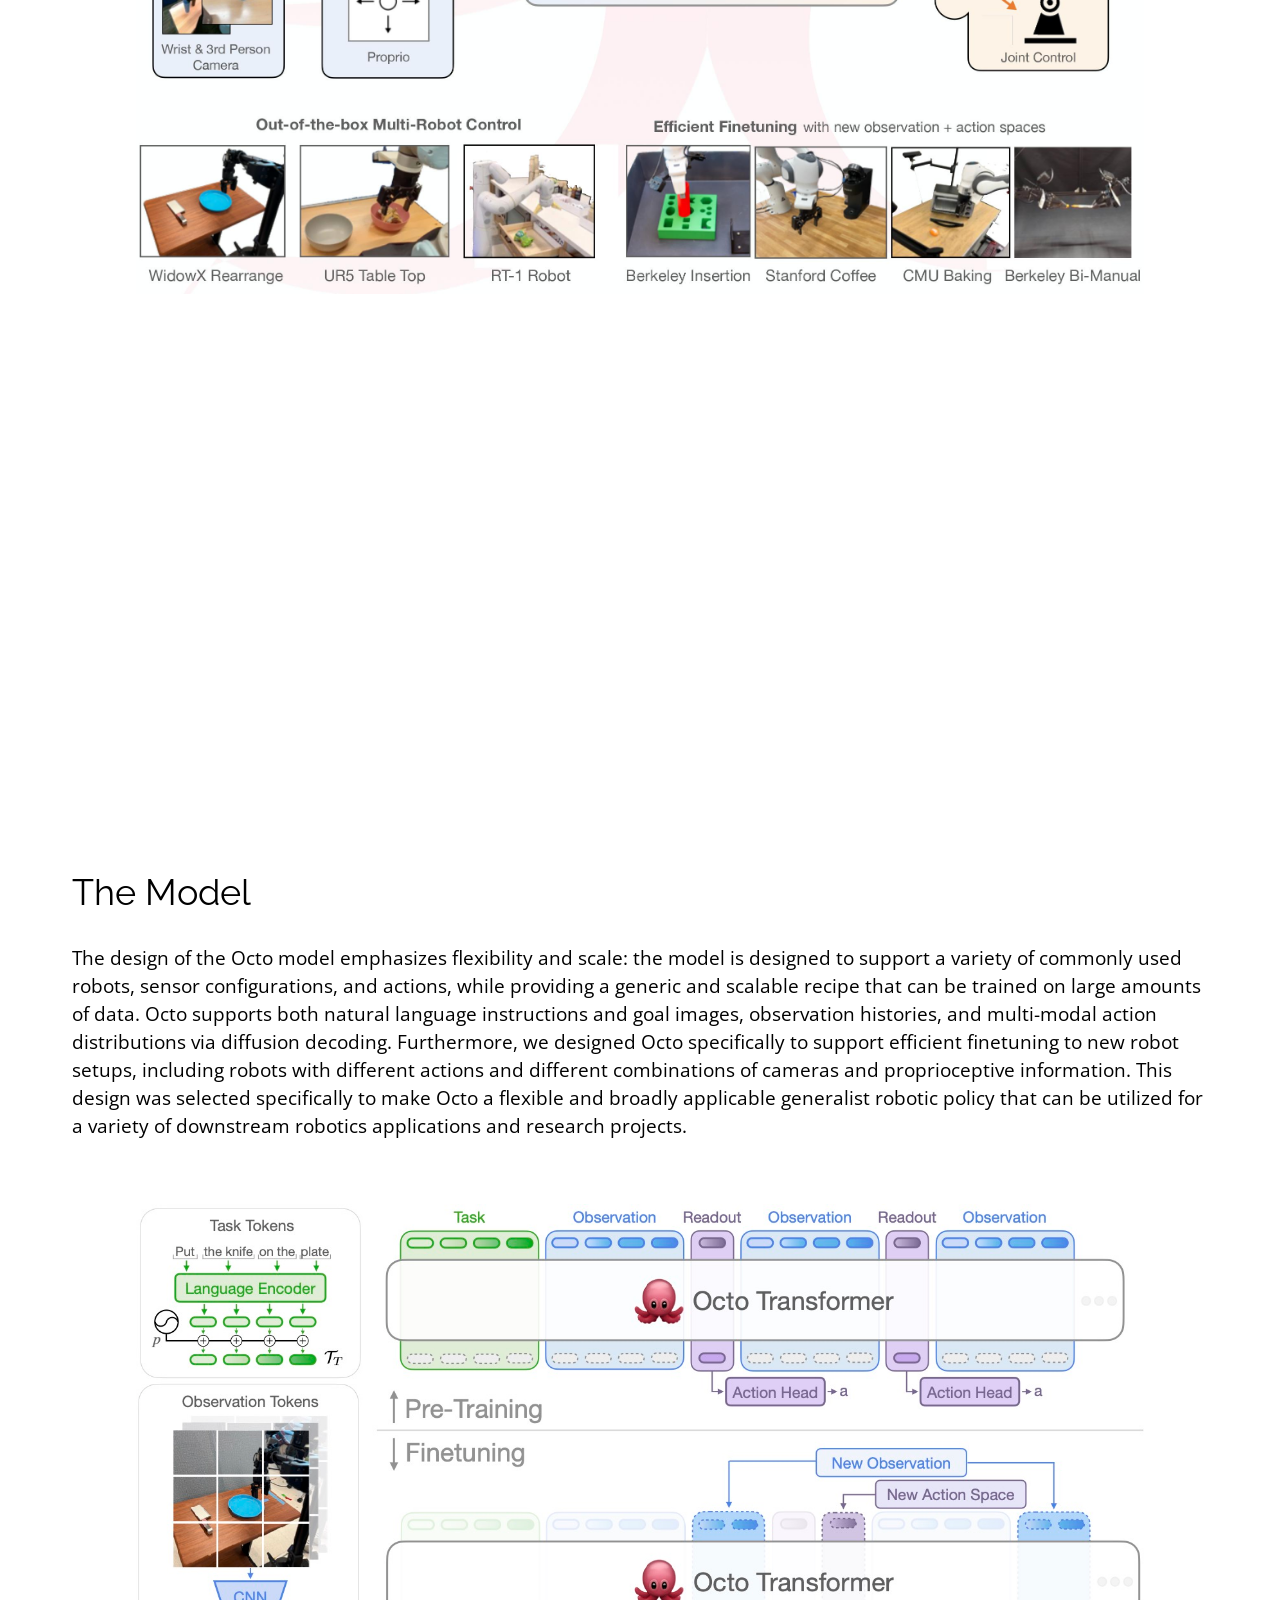
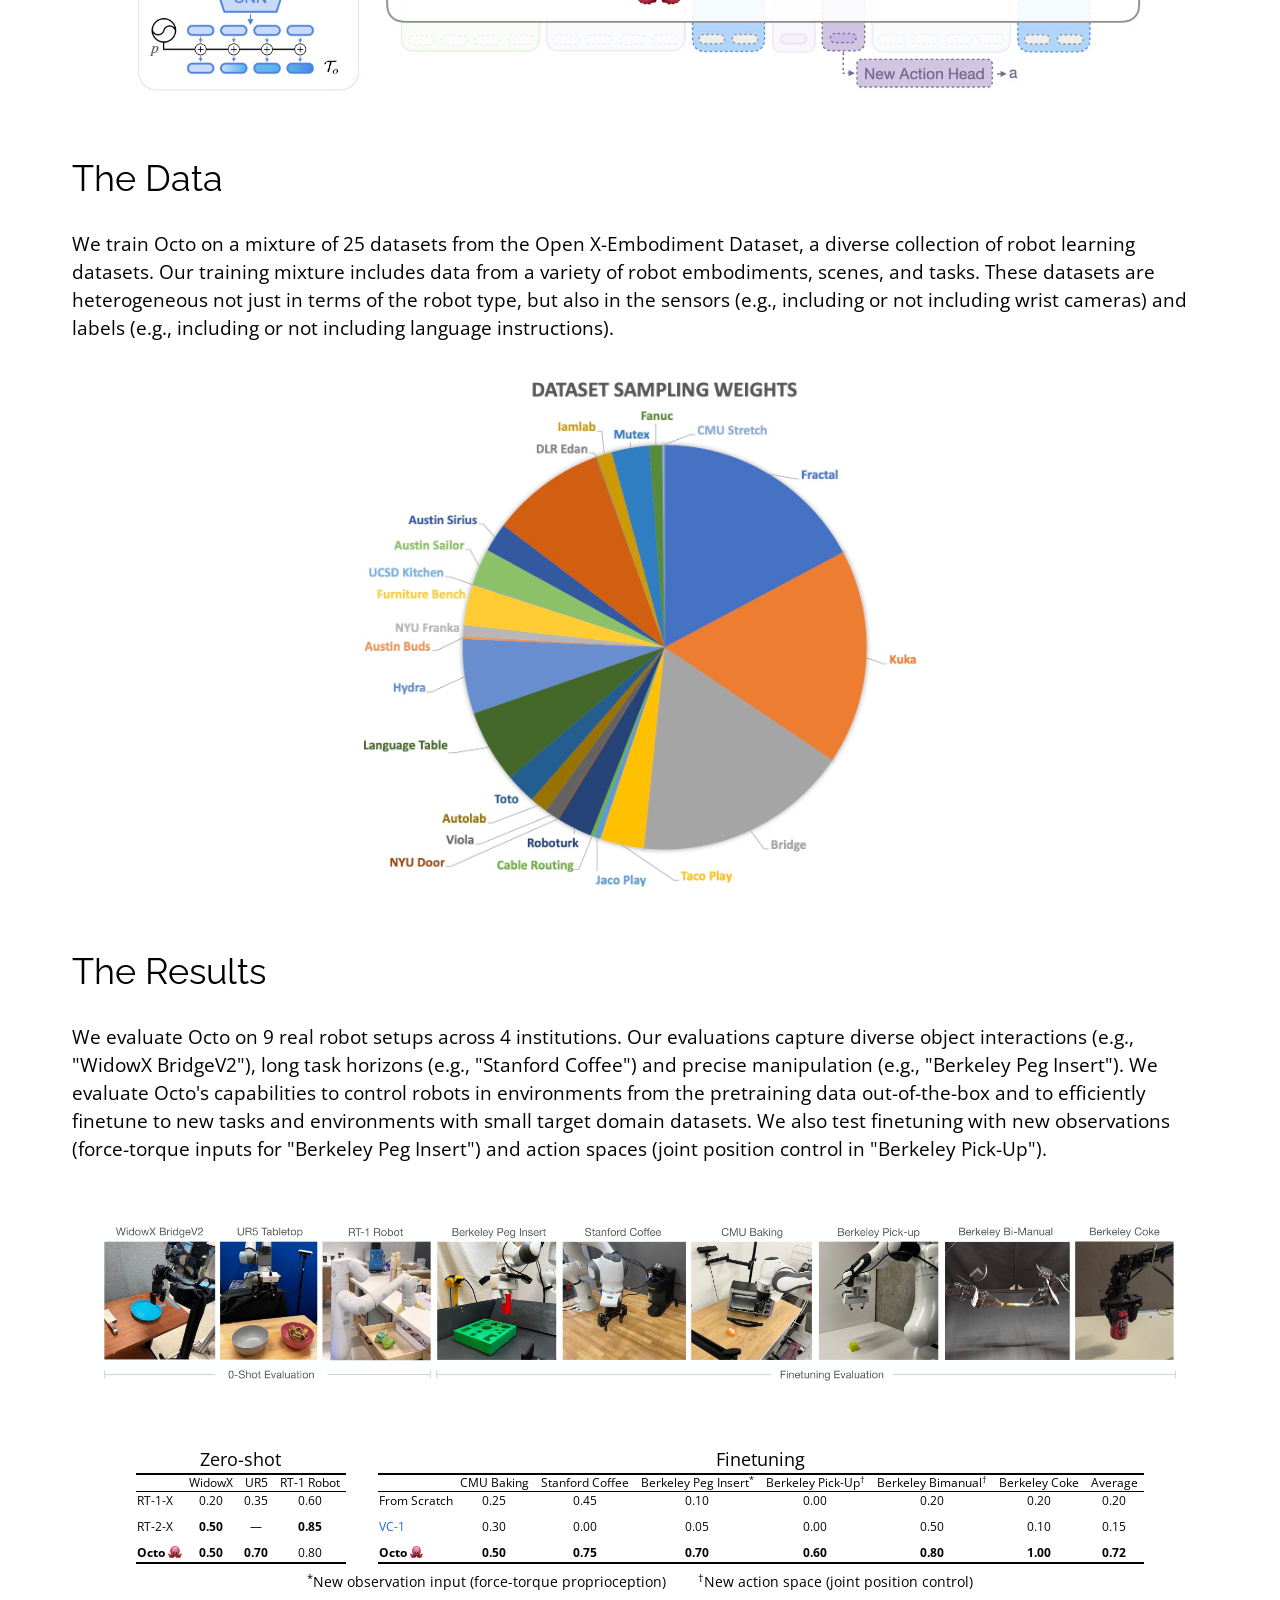
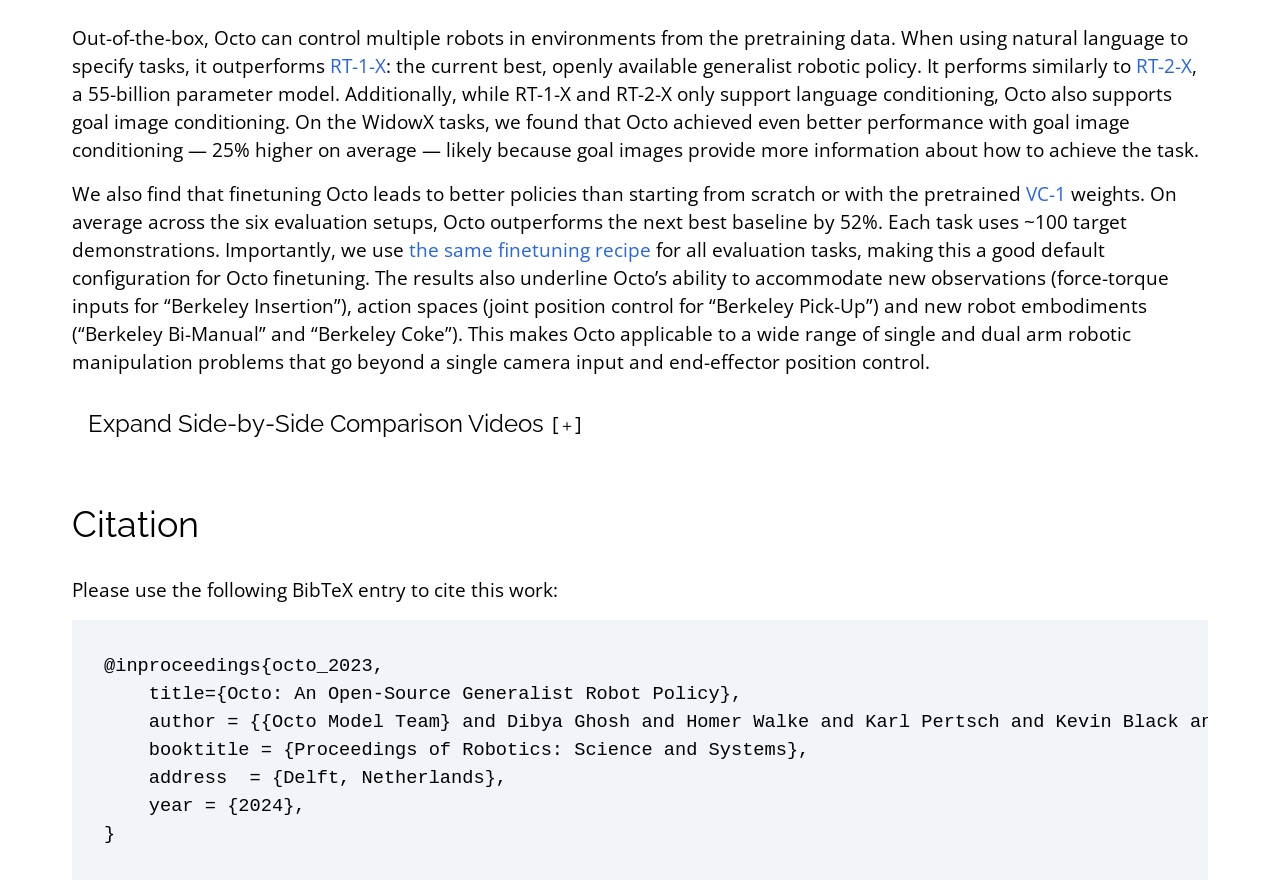
==== commit 1e144f6e: "Updates" ====
--- a/index.html
+++ b/index.html
@@ -14,18 +14,18 @@
 	
 		<link href="./_app/immutable/assets/0.892be2f4.css" rel="stylesheet">
 		<link href="./_app/immutable/assets/2.ccce21b9.css" rel="stylesheet">
-		<link rel="modulepreload" href="./_app/immutable/entry/start.e937e00e.js">
+		<link rel="modulepreload" href="./_app/immutable/entry/start.3d627655.js">
 		<link rel="modulepreload" href="./_app/immutable/chunks/scheduler.df819399.js">
-		<link rel="modulepreload" href="./_app/immutable/chunks/singletons.2059c00b.js">
-		<link rel="modulepreload" href="./_app/immutable/chunks/paths.104dc47b.js">
-		<link rel="modulepreload" href="./_app/immutable/entry/app.2dbef516.js">
+		<link rel="modulepreload" href="./_app/immutable/chunks/singletons.40e3496e.js">
+		<link rel="modulepreload" href="./_app/immutable/chunks/paths.392c1248.js">
+		<link rel="modulepreload" href="./_app/immutable/entry/app.88055c4a.js">
 		<link rel="modulepreload" href="./_app/immutable/chunks/index.8f68d1ce.js">
 		<link rel="modulepreload" href="./_app/immutable/nodes/0.05db26d7.js">
-		<link rel="modulepreload" href="./_app/immutable/nodes/2.32707f4c.js">
+		<link rel="modulepreload" href="./_app/immutable/nodes/2.abd103cc.js">
 </head>
 
 <body data-sveltekit-preload-data="hover">
-	<div style="display: contents">   <div class="w-full h-screen mb-0 flex flex-col items-center justify-center bg-gradient-to-b from-amber-500 to-amber-100 transition-all ease-in-out duration-1000 overflow-hidden relative svelte-2cm2hv"><div class="mx-4 md:mx-16 flex flex-col justify-center pb-32"><h1 class="leading-tight transition-all duration-1000 font-light svelte-2cm2hv"><span class="font-bold"><img src="/octo.png" alt="octo" class="h-[1em] inline align-[-0.1em]"> Octo:</span> An Open-Source Generalist Robot Policy</h1></div> <div class="h-32 w-full absolute bottom-0" data-svelte-h="svelte-rtr8ti"><svg class="w-full h-full" xmlns="http://www.w3.org/2000/svg" xmlns:xlink="http://www.w3.org/1999/xlink" viewBox="0 24 150 28" preserveAspectRatio="none" shape-rendering="auto"><defs><path id="gentle-wave" d="M-160 44c30 0 58-18 88-18s 58 18 88 18 58-18 88-18 58 18 88 18 v44h-352z"></path></defs><g class="parallax svelte-2cm2hv"><use xlink:href="#gentle-wave" x="48" y="0" fill="rgba(107, 124, 250, 0.7" class="svelte-2cm2hv"></use><use xlink:href="#gentle-wave" x="48" y="3" fill="rgba(50, 82, 227, 0.5)" class="svelte-2cm2hv"></use><use xlink:href="#gentle-wave" x="48" y="5" fill="rgba(107, 124, 250, 0.3)" class="svelte-2cm2hv"></use><use xlink:href="#gentle-wave" x="48" y="7" fill="rgba(30, 74, 200, 0.8)" class="svelte-2cm2hv"></use></g></svg></div></div>   <div class="max-w-4xl w-full px-2 pt-4 flex flex-col items-center mx-auto" data-svelte-h="svelte-15a6sx8"> <div class="flex flex-col items-center text-xl"><span class="font-bold">Octo Model Team</span> <div class="flex justify-center flex-wrap mt-2 underline decoration-dotted decoration-blue-500 underline-offset-2"><span class="px-2">Dibya Ghosh*<sup>,1</sup></span> <span class="px-2">Homer Walke*<sup>,1</sup></span> <span class="px-2">Karl Pertsch*<sup>,1,2</sup></span> <span class="px-2">Kevin Black*<sup>,1</sup></span> <span class="px-2">Oier Mees*<sup>,1</sup></span></div> <div class="flex justify-center flex-wrap mt-2 underline decoration-dotted decoration-amber-500 underline-offset-2"><span class="px-2">Sudeep Dasari<sup>3</sup></span> <span class="px-2">Joey Hejna<sup>2</sup></span> <span class="px-2">Tobias Kreiman<sup>1</sup></span> <span class="px-2">Charles Xu<sup>1</sup></span> <span class="px-2">Jianlan Luo<sup>1</sup></span> <span class="px-2">You Liang Tan<sup>1</sup></span></div> <div class="flex justify-center flex-wrap mt-2 underline decoration-dotted decoration-green-500 underline-offset-2"><span class="px-2">Lawrence Yunliang Chen<sup>1</sup></span> <span class="px-2">Pannag Sanketi<sup>4</sup></span> <span class="px-2">Quan Vuong<sup>4</sup></span> <span class="px-2">Ted Xiao<sup>4</sup></span> <span class="px-2">Dorsa Sadigh<sup>2</sup></span> <span class="px-2">Chelsea Finn<sup>2</sup></span> <span class="px-2">Sergey Levine<sup>1</sup></span></div> <div class="flex justify-center mt-4 mx-2 text-center">*denotes equal contribution, listed in alphabetical order</div> <div class="flex justify-center flex-wrap mt-4"><span class="px-4">1. UC Berkeley</span> <span class="px-4">2. Stanford University</span> <span class="px-4">3. Carnegie Mellon University</span> <span class="px-4">4. Google DeepMind</span></div></div>  <div class="flex w-full justify-between text-center pt-4 text-lg pb-4 mx-auto px-4"><div class="flex flex-col justify-end hover:bg-sky-200 rounded-md w-32"><a href="https://arxiv.org/pdf/2405.12213" class="hover:underline text-black p-4 flex flex-col items-center"><img src="/documents.svg" alt="documents" class="w-16">
+	<div style="display: contents">   <div class="w-full h-screen mb-0 flex flex-col items-center justify-center bg-gradient-to-b from-amber-500 to-amber-100 transition-all ease-in-out duration-1000 overflow-hidden relative svelte-2cm2hv"><div class="mx-4 md:mx-16 flex flex-col justify-center pb-32"><h1 class="leading-tight transition-all duration-1000 font-light svelte-2cm2hv"><span class="font-bold"><img src="/octo.png" alt="octo" class="h-[1em] inline align-[-0.1em]"> Octo:</span> An Open-Source Generalist Robot Policy</h1></div> <div class="h-32 w-full absolute bottom-0" data-svelte-h="svelte-rtr8ti"><svg class="w-full h-full" xmlns="http://www.w3.org/2000/svg" xmlns:xlink="http://www.w3.org/1999/xlink" viewBox="0 24 150 28" preserveAspectRatio="none" shape-rendering="auto"><defs><path id="gentle-wave" d="M-160 44c30 0 58-18 88-18s 58 18 88 18 58-18 88-18 58 18 88 18 v44h-352z"></path></defs><g class="parallax svelte-2cm2hv"><use xlink:href="#gentle-wave" x="48" y="0" fill="rgba(107, 124, 250, 0.7" class="svelte-2cm2hv"></use><use xlink:href="#gentle-wave" x="48" y="3" fill="rgba(50, 82, 227, 0.5)" class="svelte-2cm2hv"></use><use xlink:href="#gentle-wave" x="48" y="5" fill="rgba(107, 124, 250, 0.3)" class="svelte-2cm2hv"></use><use xlink:href="#gentle-wave" x="48" y="7" fill="rgba(30, 74, 200, 0.8)" class="svelte-2cm2hv"></use></g></svg></div></div>   <div class="max-w-4xl w-full px-2 pt-4 flex flex-col items-center mx-auto" data-svelte-h="svelte-tymxlf"> <div class="flex flex-col items-center text-xl"><span class="font-bold">Octo Model Team</span> <div class="flex justify-center flex-wrap mt-2 underline decoration-dotted decoration-blue-500 underline-offset-2"><span class="px-2">Dibya Ghosh*<sup>,1</sup></span> <span class="px-2">Homer Walke*<sup>,1</sup></span> <span class="px-2">Karl Pertsch*<sup>,1,2</sup></span> <span class="px-2">Kevin Black*<sup>,1</sup></span> <span class="px-2">Oier Mees*<sup>,1</sup></span></div> <div class="flex justify-center flex-wrap mt-2 underline decoration-dotted decoration-amber-500 underline-offset-2"><span class="px-2">Sudeep Dasari<sup>3</sup></span> <span class="px-2">Joey Hejna<sup>2</sup></span> <span class="px-2">Tobias Kreiman<sup>1</sup></span> <span class="px-2">Charles Xu<sup>1</sup></span> <span class="px-2">Jianlan Luo<sup>1</sup></span> <span class="px-2">You Liang Tan<sup>1</sup></span></div> <div class="flex justify-center flex-wrap mt-2 underline decoration-dotted decoration-green-500 underline-offset-2"><span class="px-2">Lawrence Yunliang Chen<sup>1</sup></span> <span class="px-2">Pannag Sanketi<sup>4</sup></span> <span class="px-2">Quan Vuong<sup>4</sup></span> <span class="px-2">Ted Xiao<sup>4</sup></span> <span class="px-2">Dorsa Sadigh<sup>2</sup></span> <span class="px-2">Chelsea Finn<sup>2</sup></span> <span class="px-2">Sergey Levine<sup>1</sup></span></div> <div class="flex justify-center mt-4 mx-2 text-center">*denotes equal contribution, listed in alphabetical order</div> <div class="flex justify-center flex-wrap mt-4"><span class="px-4">1. UC Berkeley</span> <span class="px-4">2. Stanford University</span> <span class="px-4">3. Carnegie Mellon University</span> <span class="px-4">4. Google DeepMind</span></div></div>  <div class="flex w-full justify-between text-center pt-4 text-lg pb-4 mx-auto px-4"><div class="flex flex-col justify-end hover:bg-sky-200 rounded-md w-32"><a href="https://arxiv.org/pdf/2405.12213" class="hover:underline text-black p-4 flex flex-col items-center"><img src="/documents.svg" alt="documents" class="w-16">
 				Report</a></div> <div class="flex flex-col justify-end hover:bg-sky-200 rounded-md w-32"><a href="https://github.com/octo-models/octo" class="hover:underline text-black p-4 flex flex-col items-center"><img src="/github-mark.svg" alt="code" class="w-16">
 				Code</a></div> <div class="flex flex-col justify-end hover:bg-sky-200 rounded-md w-32"><a href="https://colab.research.google.com/drive/1z0vELj_lX9OWeoMG_WvXnQs43aPOEAhz?usp=sharing" class="hover:underline text-black p-4 flex flex-col items-center"><img src="/colab2.svg" alt="colab" class="w-20">
 				Colab</a></div> <div class="flex flex-col justify-end hover:bg-sky-200 rounded-md w-32"><a href="https://huggingface.co/rail-berkeley" class="hover:underline text-black p-4 flex flex-col items-center"><img src="/weights.svg" alt="weights" class="w-16">
@@ -35,7 +35,7 @@
 		<a href="https://robotics-transformer-x.github.io/" data-svelte-h="svelte-14855xq">Open X-Embodiment dataset</a>. It supports
 		flexible task and observation definitions and can be quickly finetuned to new observation and
 		action spaces. We are introducing two initial versions of Octo, Octo-Small (27M parameters) and
-		Octo-Base (93M parameters).</p> <img src="/teaser.jpg" alt="teaser" class="w-full mt-16 px-2 md:px-16">  <h2 class="text-4xl mt-16" data-svelte-h="svelte-7bnceo">The Model</h2> <p class="mt-8" data-svelte-h="svelte-14jxxfh">The design of the Octo model emphasizes flexibility and scale: the model is designed to support
+		Octo-Base (93M parameters).</p> <img src="/teaser.jpg" alt="teaser" class="w-full mt-16 px-2 md:px-16"> <div class="flex justify-center mt-16" data-svelte-h="svelte-4990r"><iframe width="800" height="450" src="https://www.youtube.com/embed/99667VDGWMg" title="" frameborder="0" allow="accelerometer; autoplay; clipboard-write; encrypted-media; gyroscope; picture-in-picture; web-share" allowfullscreen></iframe></div>  <h2 class="text-4xl mt-16" data-svelte-h="svelte-7bnceo">The Model</h2> <p class="mt-8" data-svelte-h="svelte-14jxxfh">The design of the Octo model emphasizes flexibility and scale: the model is designed to support
 		a variety of commonly used robots, sensor configurations, and actions, while providing a generic
 		and scalable recipe that can be trained on large amounts of data. Octo supports both natural
 		language instructions and goal images, observation histories, and multi-modal action
@@ -63,15 +63,16 @@
 		Additionally, while RT-1-X and RT-2-X only support language conditioning, Octo also supports
 		goal image conditioning. On the WidowX tasks, we found that Octo achieved even better
 		performance with goal image conditioning — 25% higher on average — likely because
-		goal images provide more information about how to achieve the task.</p> <p class="mt-4" data-svelte-h="svelte-1piupnw">We also find that finetuning Octo leads to better policies than starting from scratch or with
-		the pretrained <a href="https://eai-vc.github.io">VC-1</a> weights. On average across the six evaluation 
-		setups, Octo outperforms the next best baseline by 52%. Each task uses ~100 target
-		demonstrations. Importantly, we use
-		<a href="https://github.com/octo-models/octo/blob/main/scripts/configs/finetune_config.py">the same finetuning recipe</a> for all evaluation tasks, making this a good default configuration for Octo finetuning. The results 
-		also underline Octo’s ability to accommodate new observations (force-torque inputs for “Berkeley Insertion”),
-		action spaces (joint position control for “Berkeley Pick-Up”) and new robot embodiments (“Berkeley Bi-Manual” 
-		and “Berkeley Coke”). This makes Octo applicable to a wide range of single and dual arm robotic manipulation 
-		problems that go beyond a single camera input and end-effector position control.</p> <div class="mt-8 md:ml-4 ml-1 text-left"></div>  <h2 class="text-4xl mt-16" data-svelte-h="svelte-1onhk75">Citation</h2> <p class="mt-8" data-svelte-h="svelte-1bcmm9r">Please use the following BibTeX entry to cite this work:</p> <pre class="mt-4 overflow-x-scroll bg-slate-100 p-8">@inproceedings{octo_2023,
+		goal images provide more information about how to achieve the task.</p> <p class="mt-4" data-svelte-h="svelte-18xcnps">We also find that finetuning Octo leads to better policies than starting from scratch or with
+		the pretrained <a href="https://eai-vc.github.io">VC-1</a> weights. On average across the six
+		evaluation setups, Octo outperforms the next best baseline by 52%. Each task uses ~100
+		target demonstrations. Importantly, we use
+		<a href="https://github.com/octo-models/octo/blob/main/scripts/configs/finetune_config.py">the same finetuning recipe</a> for all evaluation tasks, making this a good default configuration for Octo finetuning. The results
+		also underline Octo’s ability to accommodate new observations (force-torque inputs for “Berkeley
+		Insertion”), action spaces (joint position control for “Berkeley Pick-Up”) and new robot embodiments
+		(“Berkeley Bi-Manual” and “Berkeley Coke”). This makes Octo applicable to a wide range of single
+		and dual arm robotic manipulation problems that go beyond a single camera input and end-effector
+		position control.</p> <div class="mt-8 md:ml-4 ml-1 text-left"></div>  <h2 class="text-4xl mt-16" data-svelte-h="svelte-1onhk75">Citation</h2> <p class="mt-8" data-svelte-h="svelte-1bcmm9r">Please use the following BibTeX entry to cite this work:</p> <pre class="mt-4 overflow-x-scroll bg-slate-100 p-8">@inproceedings{octo_2023,
     title={Octo: An Open-Source Generalist Robot Policy},
     author = {{Octo Model Team} and Dibya Ghosh and Homer Walke and Karl Pertsch and Kevin Black and Oier Mees and Sudeep Dasari and Joey Hejna and Charles Xu and Jianlan Luo and Tobias Kreiman and {You Liang} Tan and Lawrence Yunliang Chen and Pannag Sanketi and Quan Vuong and Ted Xiao and Dorsa Sadigh and Chelsea Finn and Sergey Levine},
     booktitle = {Proceedings of Robotics: Science and Systems},
@@ -81,7 +82,7 @@
 			
 			<script>
 				{
-					__sveltekit_1bc6qjd = {
+					__sveltekit_5wkms2 = {
 						base: new URL(".", location).pathname.slice(0, -1),
 						env: {}
 					};
@@ -91,8 +92,8 @@
 					const data = [null,null];
 
 					Promise.all([
-						import("./_app/immutable/entry/start.e937e00e.js"),
-						import("./_app/immutable/entry/app.2dbef516.js")
+						import("./_app/immutable/entry/start.3d627655.js"),
+						import("./_app/immutable/entry/app.88055c4a.js")
 					]).then(([kit, app]) => {
 						kit.start(app, element, {
 							node_ids: [0, 2],
